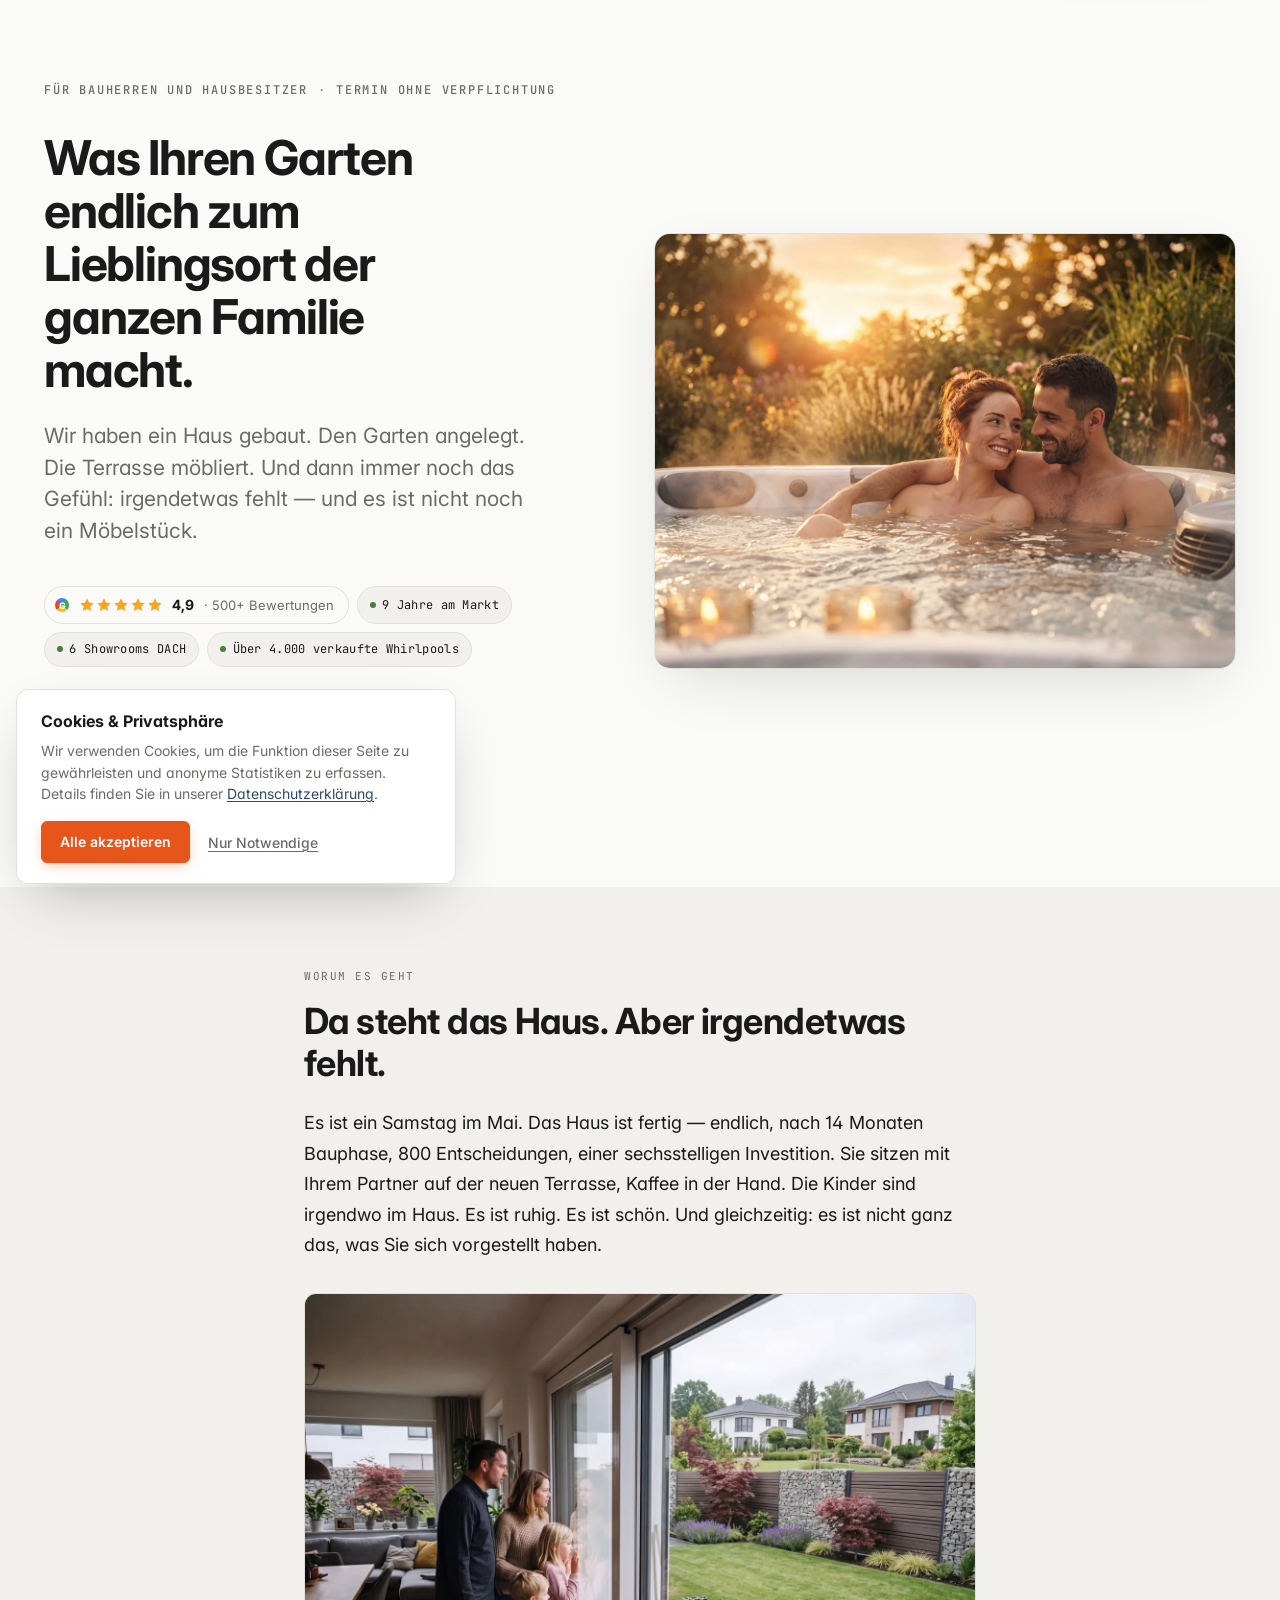
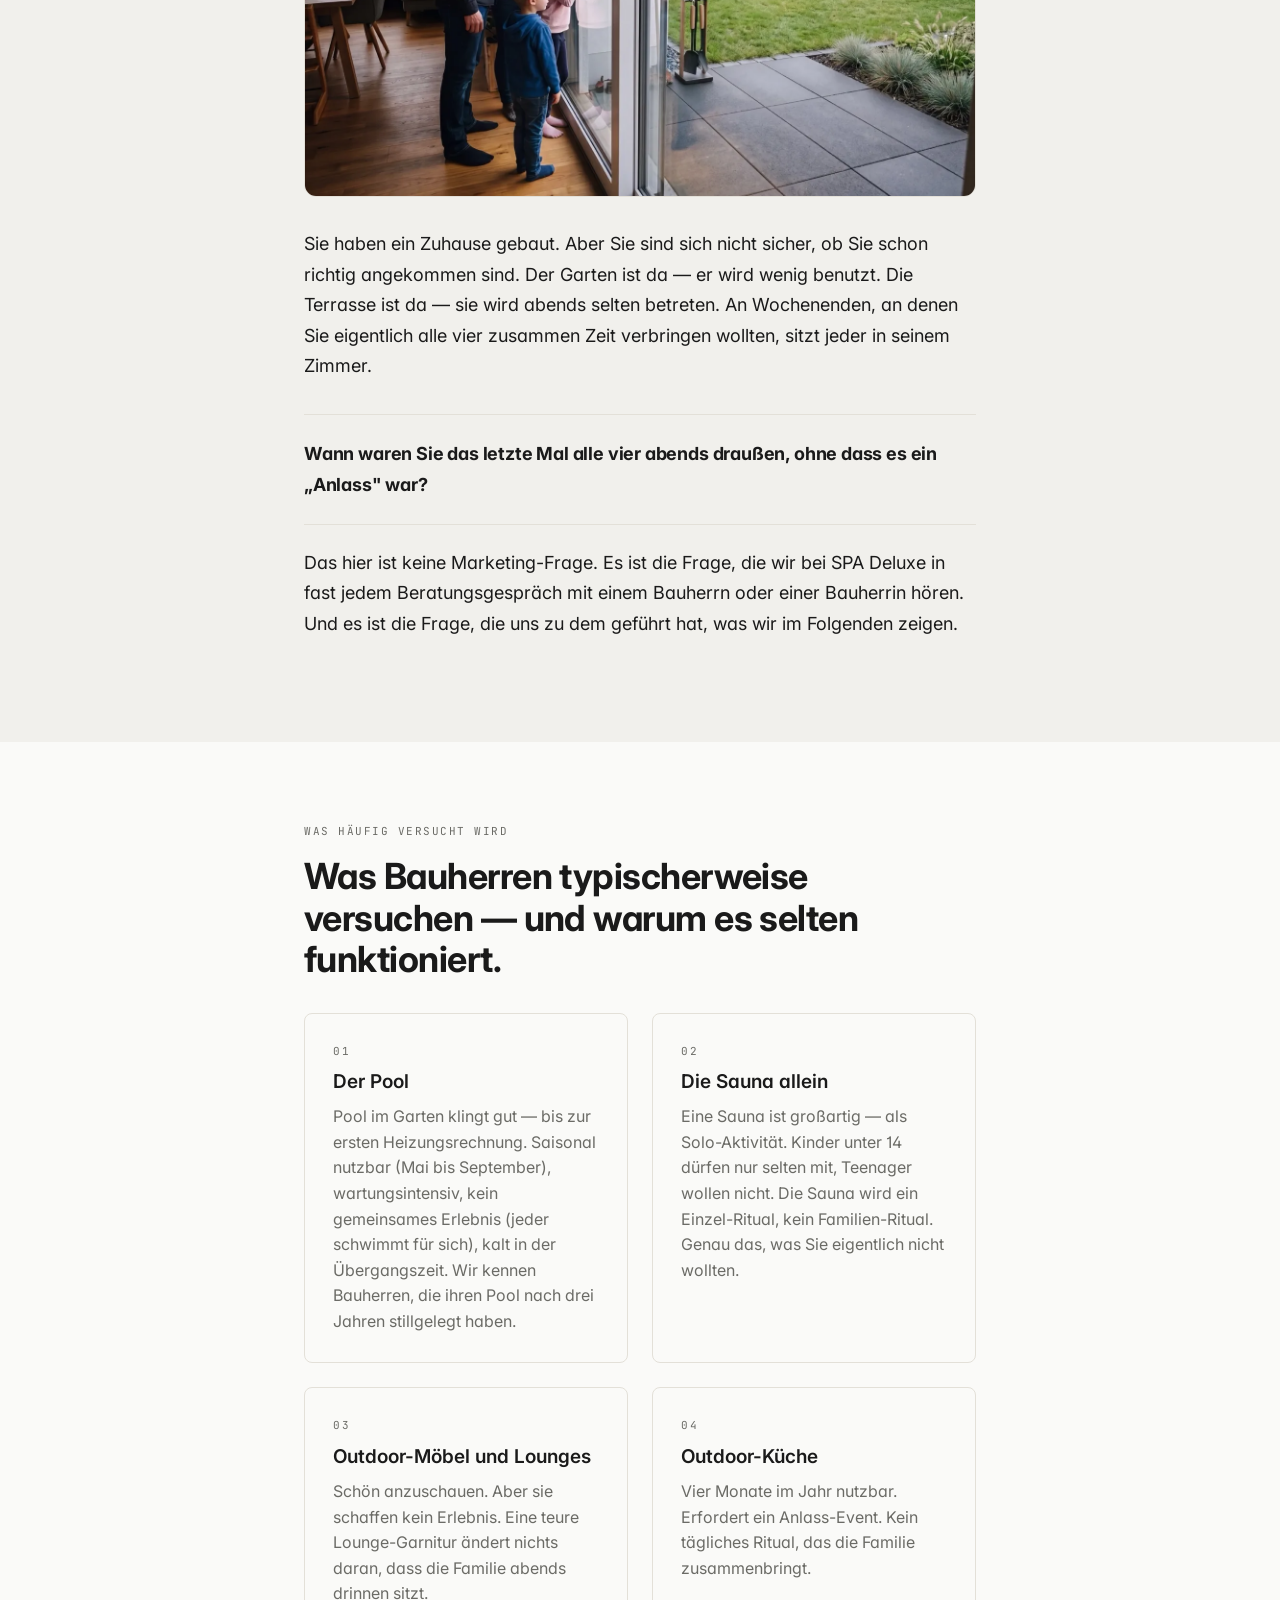
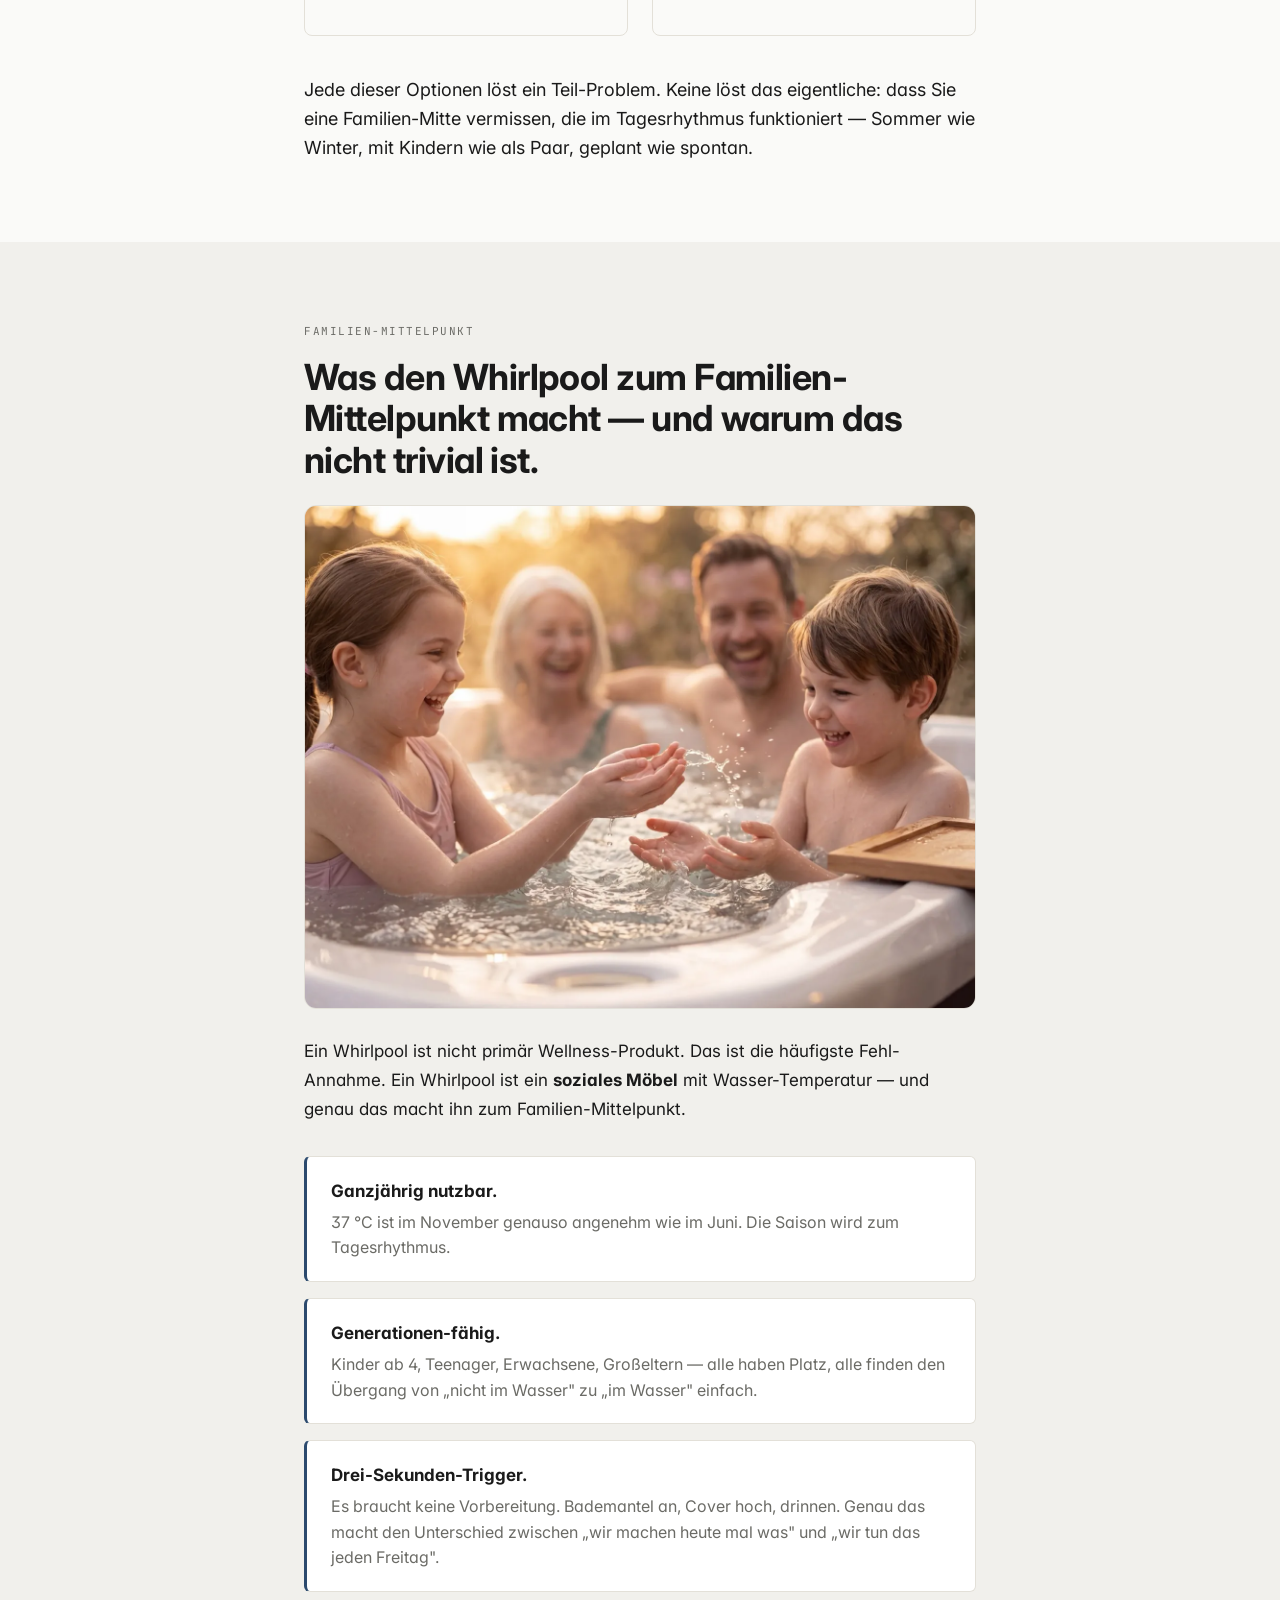
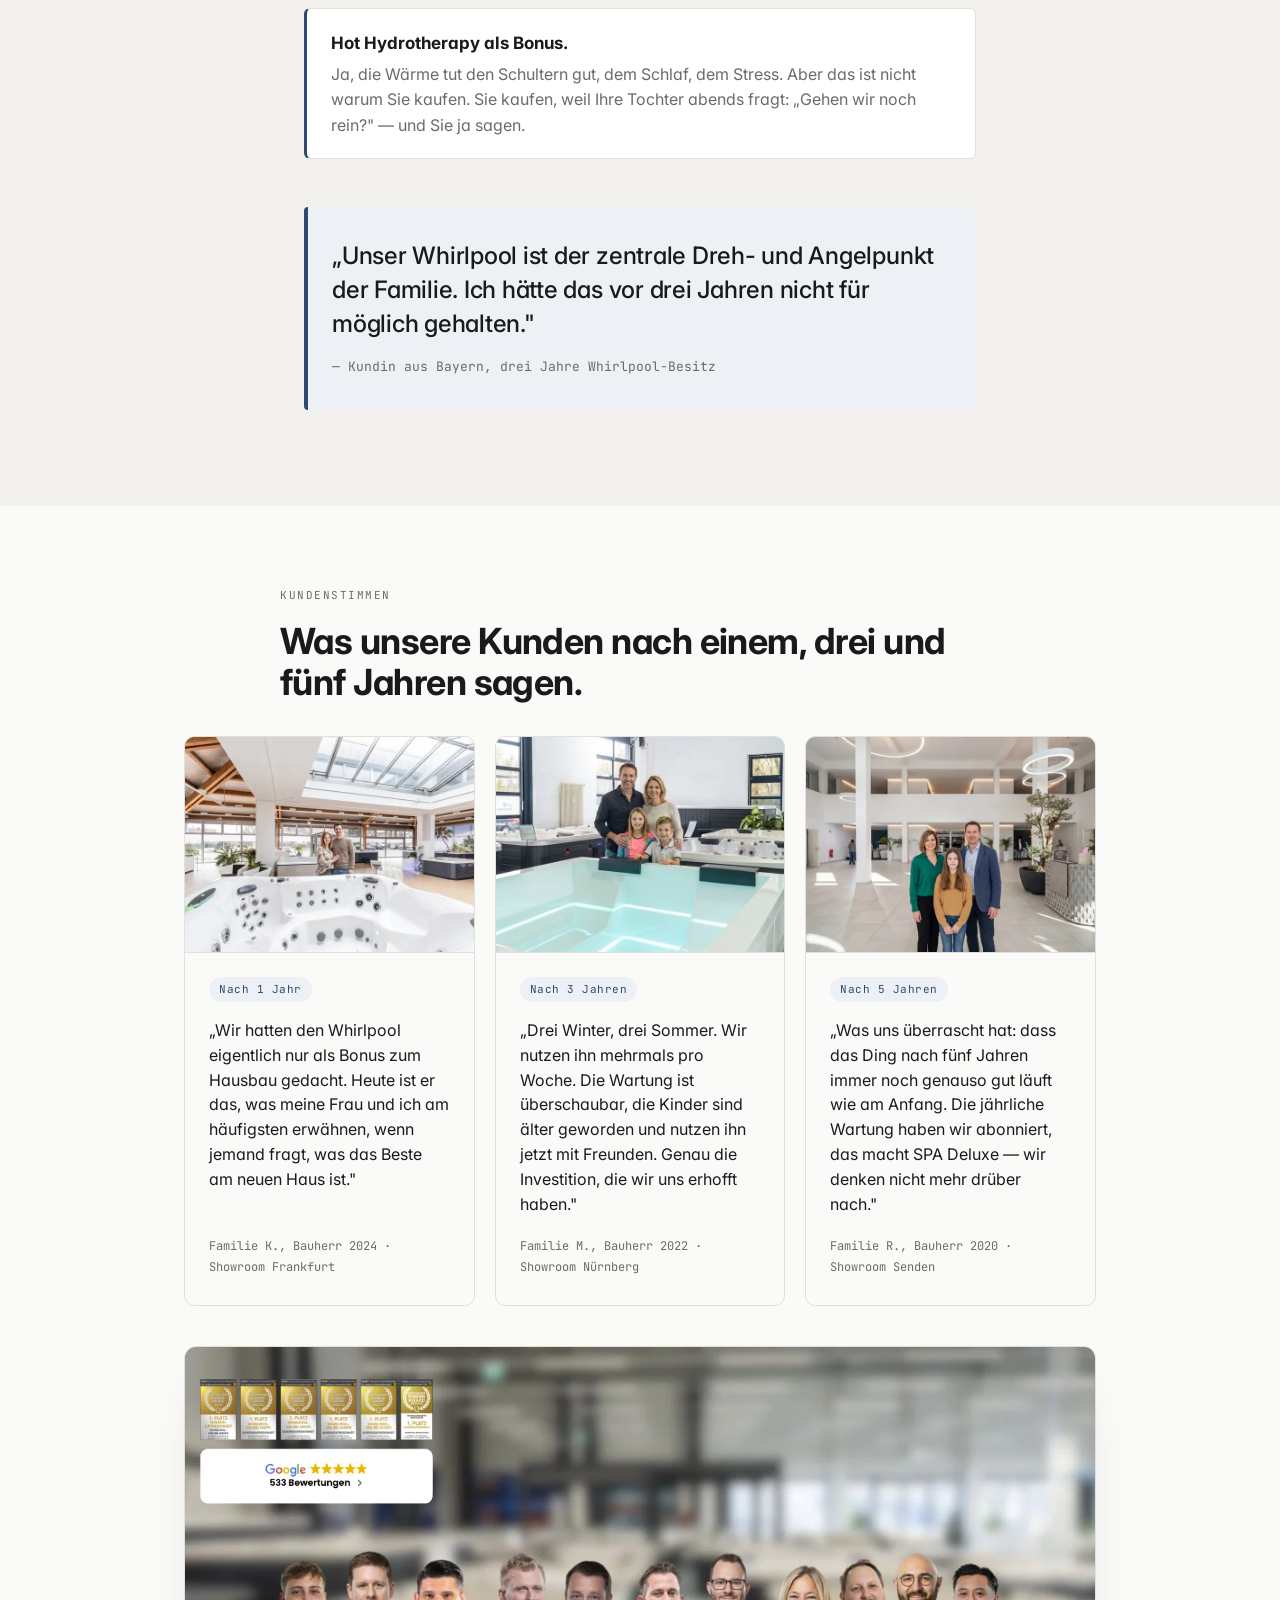
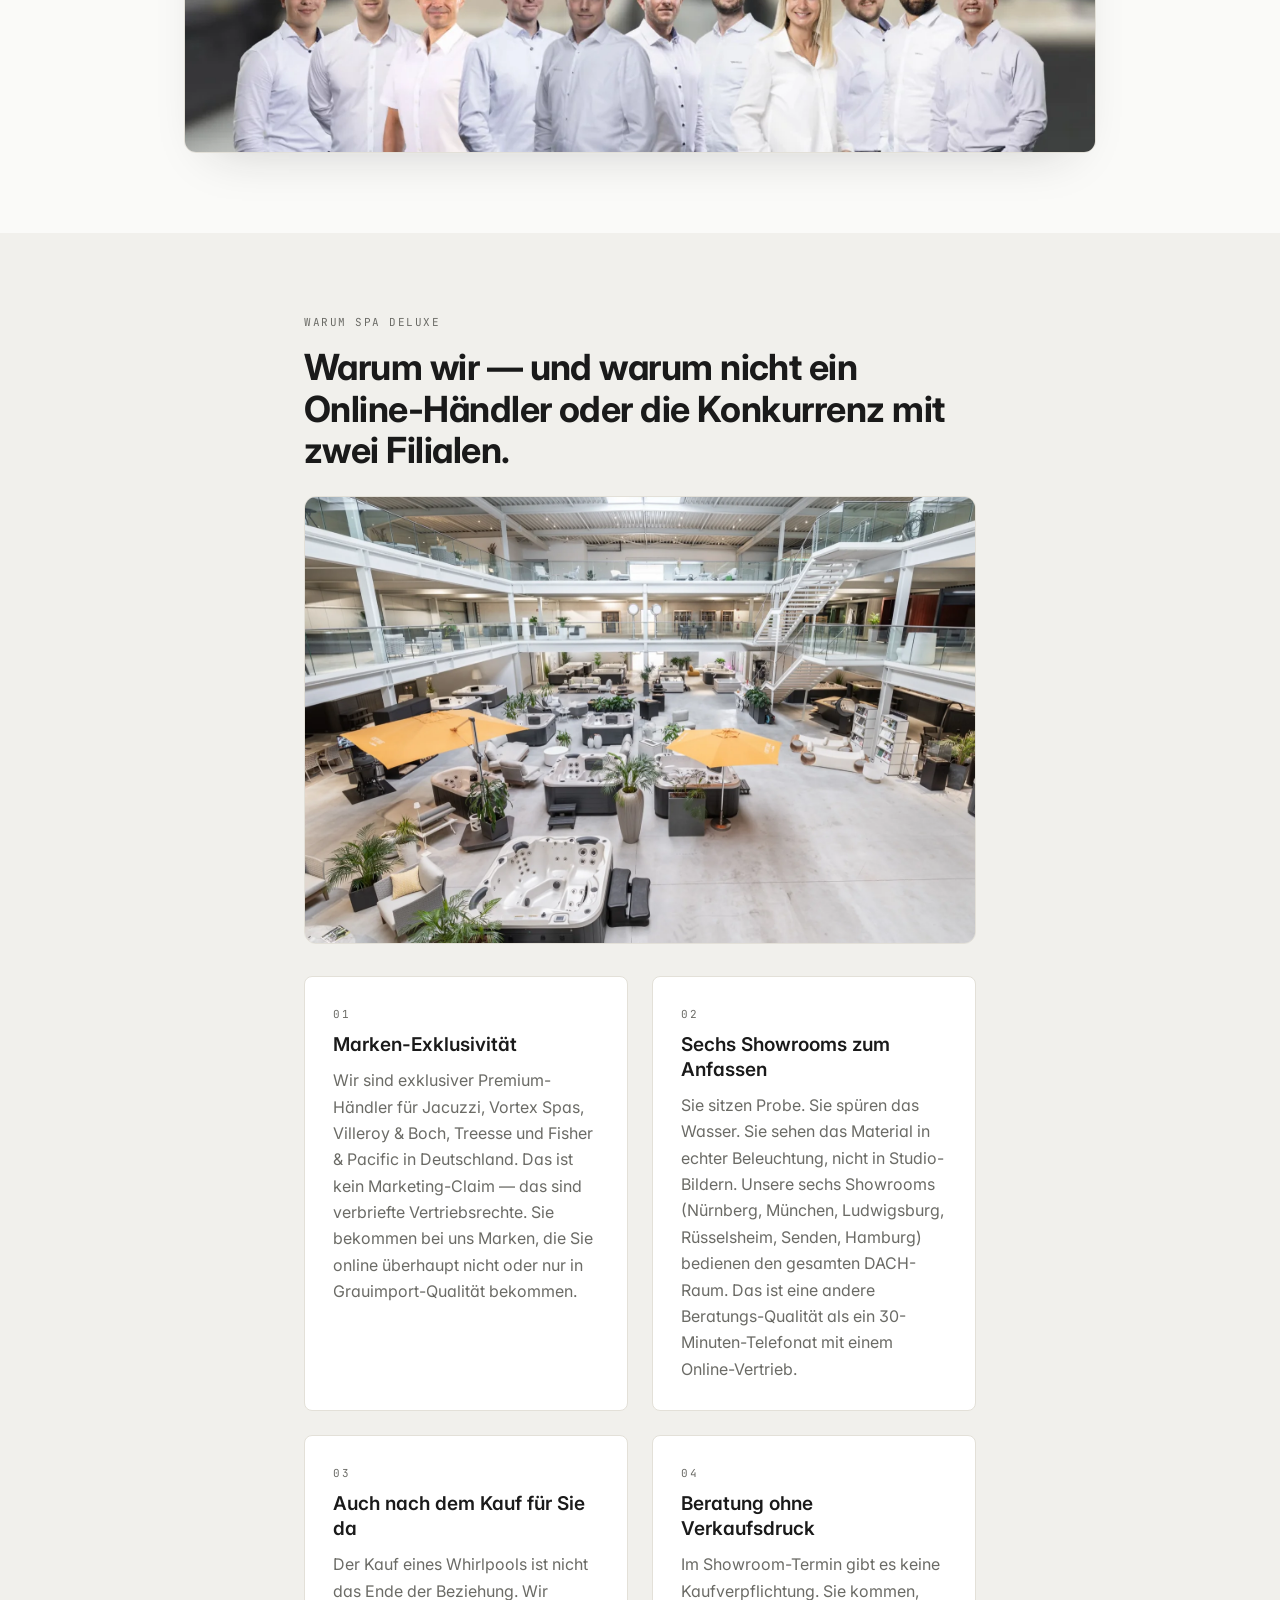
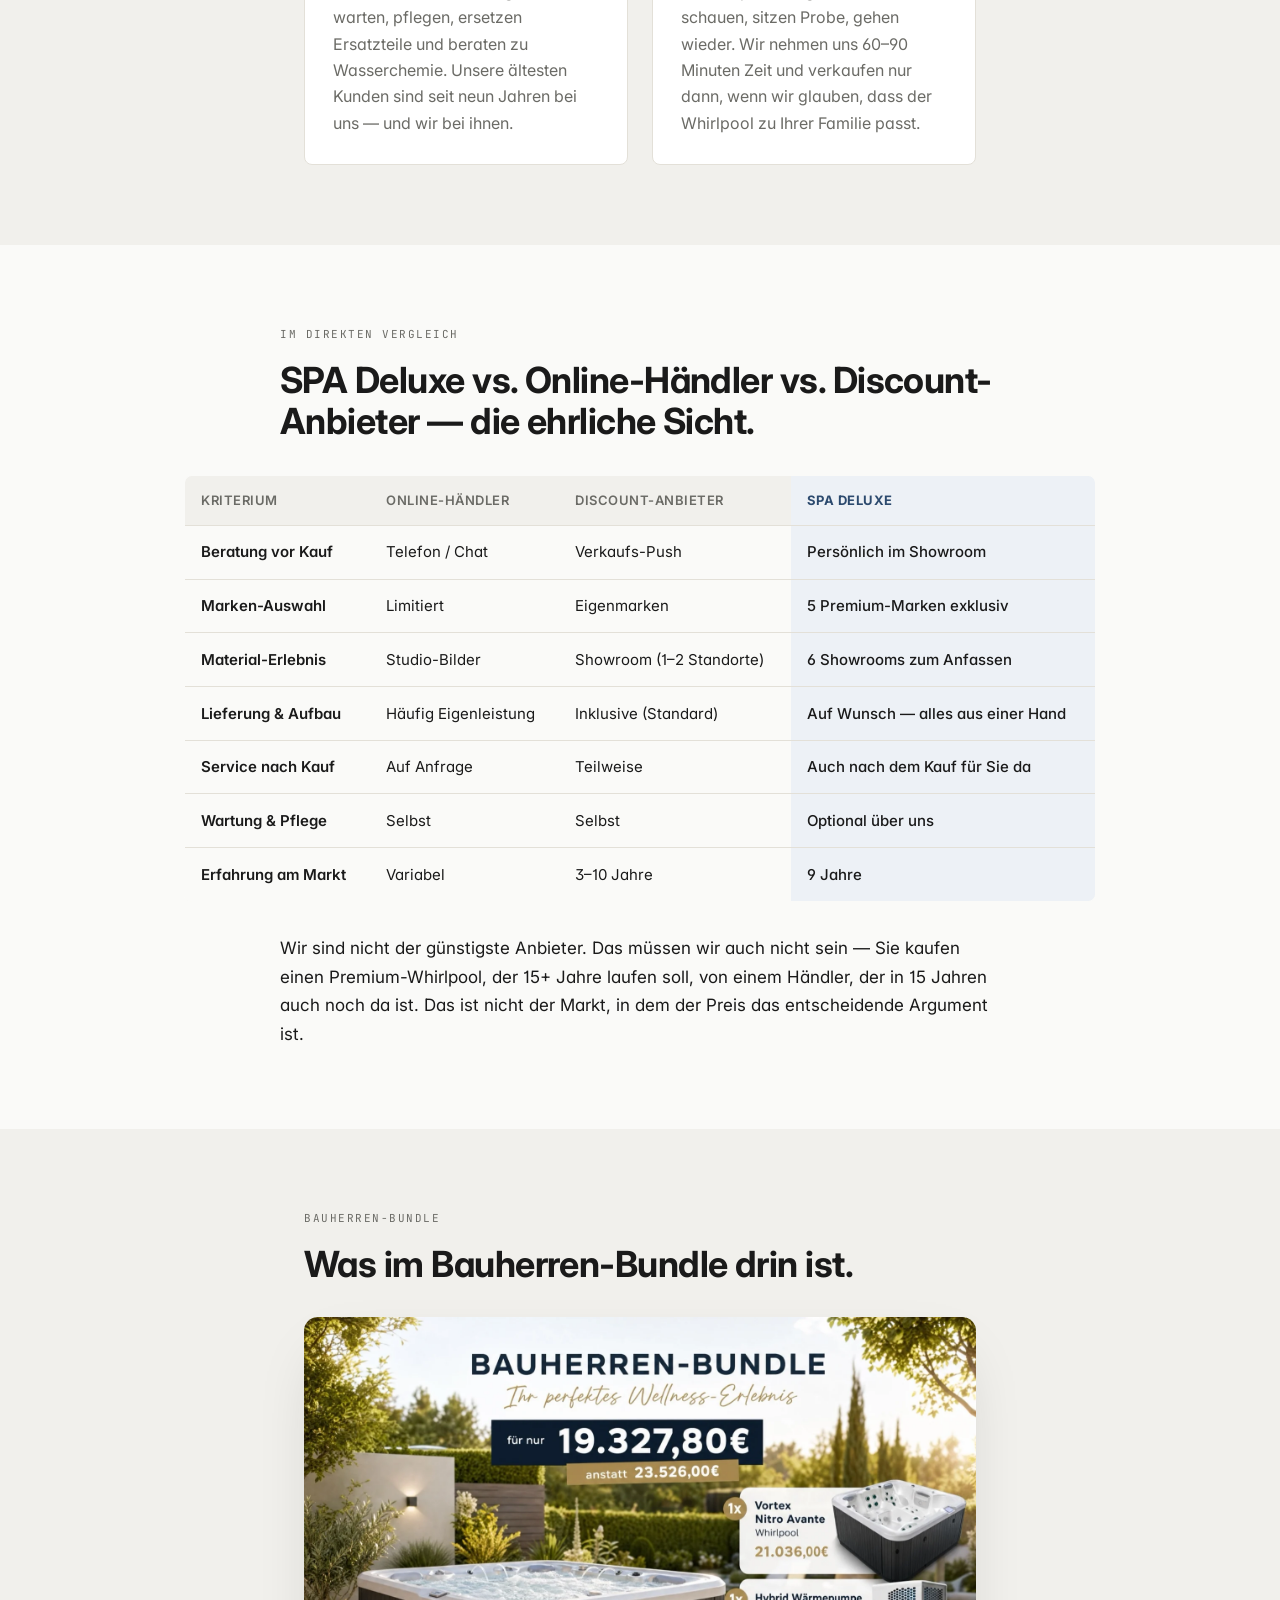
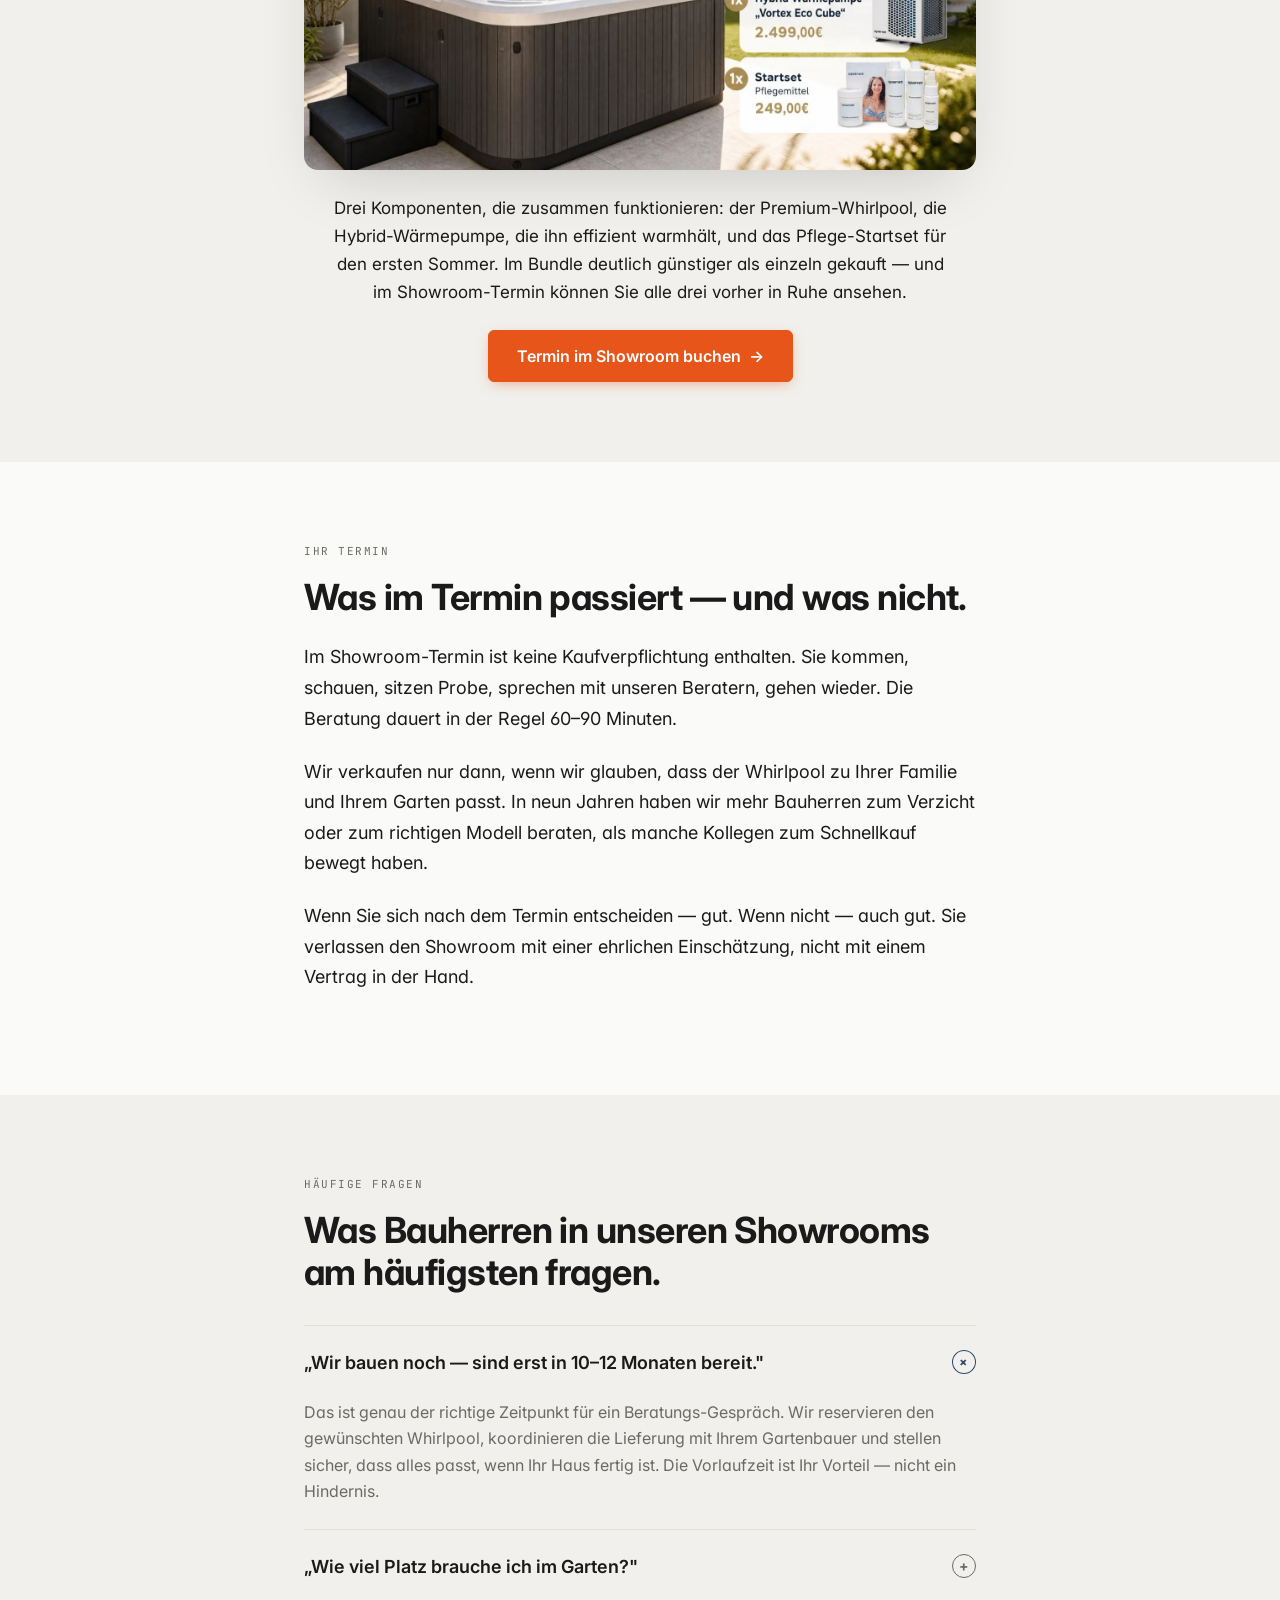
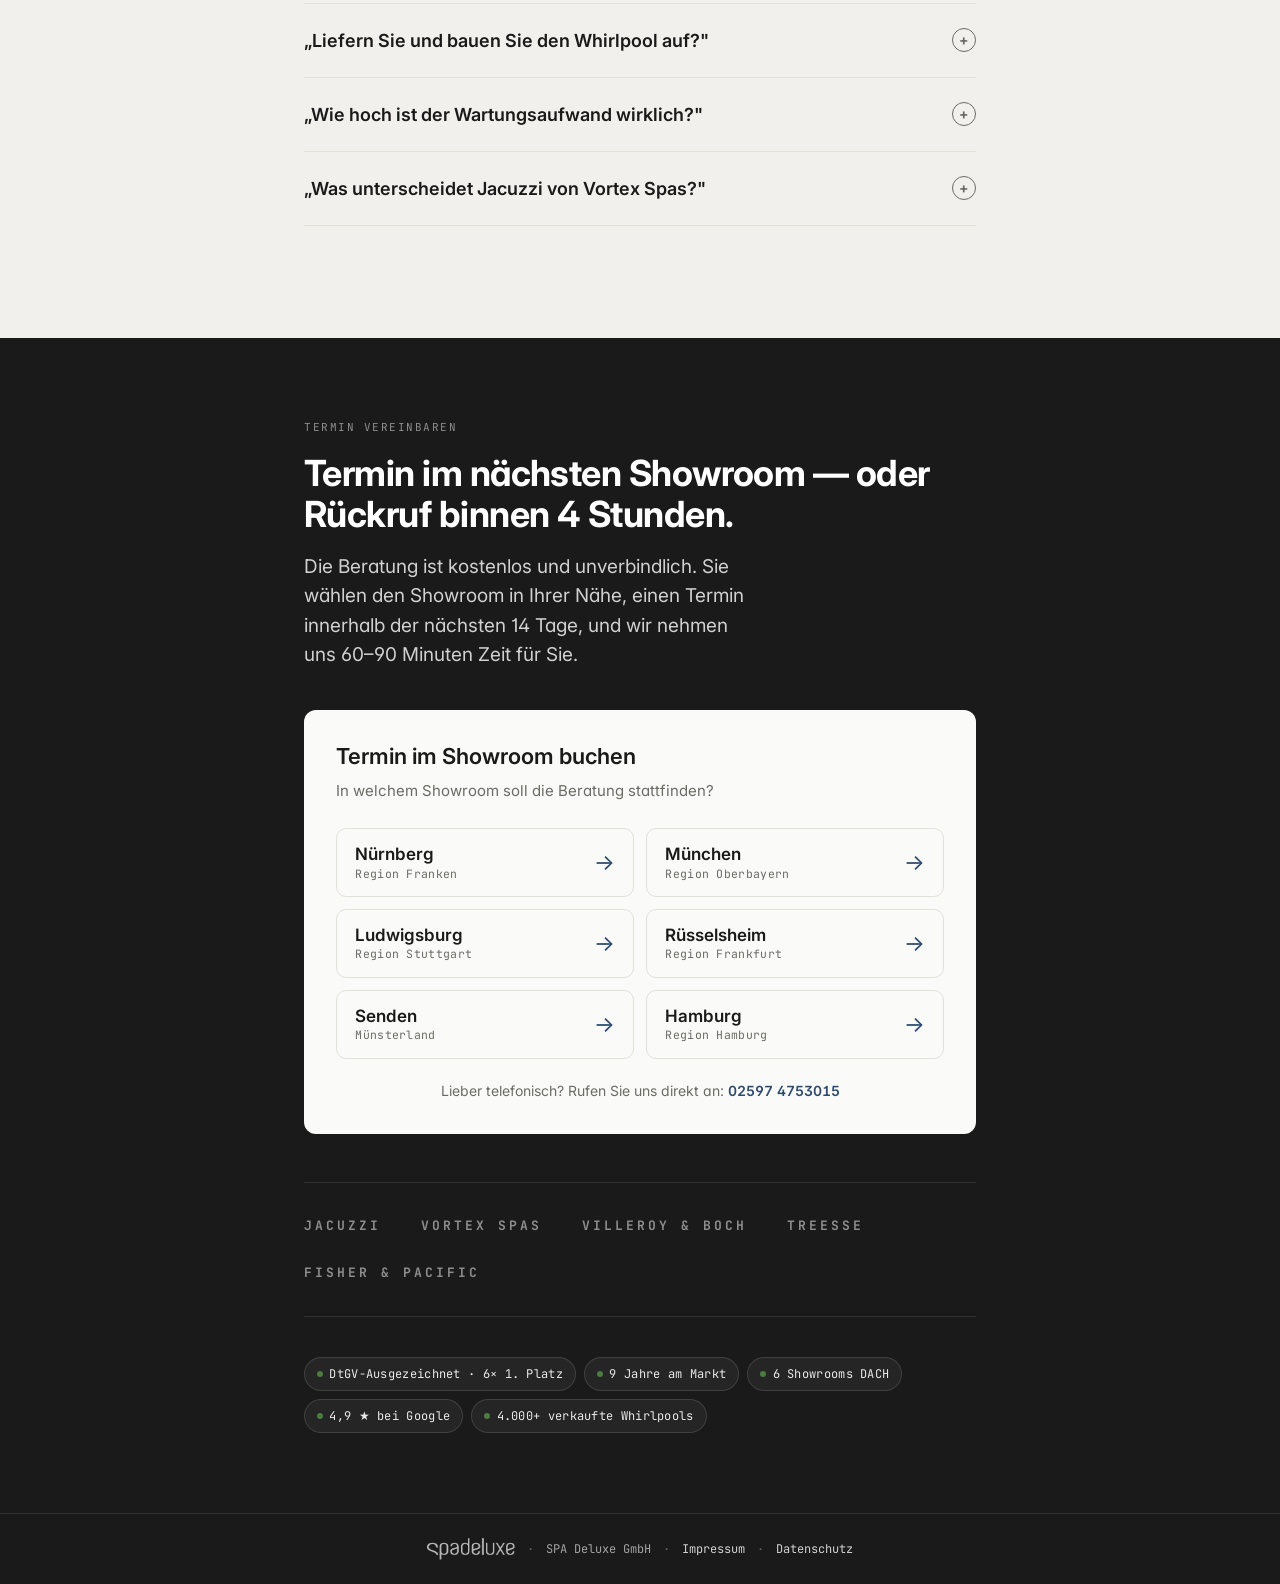
==== index.html @ a154a1cb "HubSpot Tracking (Portal 25504893) consent-gated einbauen Co-Authored-By: Claude Opus 4.7 <noreply@a" ====
<!DOCTYPE html>
<html lang="de">
<head>
  <meta charset="UTF-8" />
  <meta name="viewport" content="width=device-width, initial-scale=1, viewport-fit=cover" />
  <meta name="theme-color" content="#1A1A1A" />
  <title>Bauherren-Bundle · Whirlpool als Familien-Mittelpunkt · SPA Deluxe</title>
  <meta name="description" content="Der Whirlpool als Element, das den fertigen Garten in einen Lebensraum verwandelt. 6 Showrooms im DACH-Raum, 9 Jahre am Markt, persönliche Beratung. Termin im Showroom buchen." />

  <!-- Open Graph -->
  <meta property="og:type" content="website" />
  <meta property="og:title" content="Was Ihren Garten endlich zum Lieblingsort der ganzen Familie macht." />
  <meta property="og:description" content="Bauherren-Bundle für sorgenfreien Start: Premium-Whirlpool Vortex Nitro Avante, Hybrid-Wärmepumpe und Pflege-Startset — über 4.000 € Ersparnis gegenüber Einzelkauf." />
  <meta property="og:locale" content="de_DE" />
  <meta name="twitter:card" content="summary_large_image" />

  <!-- Fonts -->
  <link rel="preconnect" href="https://fonts.googleapis.com" />
  <link rel="preconnect" href="https://fonts.gstatic.com" crossorigin />
  <link href="https://fonts.googleapis.com/css2?family=Inter:wght@400;500;600;700&family=JetBrains+Mono:wght@400;500;600;700&display=swap" rel="stylesheet" />

  <link rel="stylesheet" href="styles.css" />

  <!--
    Tracking-Strategie:
    - GA4 (G-1TQQ5LLNJF) + HubSpot (Portal 25504893, hs-scripts.com)
      werden consent-gated via app.js geladen, nur nach 'Alle akzeptieren'
      im DSGVO-Banner (Strict Opt-in).
    - Events: cta_click (data-cta) + showroom_selected.
    - TODO Phase 2: Meta Pixel ebenfalls consent-gated nachziehen.
  -->
</head>
<body>

<!-- ============================================================
     STICKY SITE-HEADER (reveal nach Hero)
     Erscheint sobald Hero aus dem Viewport gescrollt ist.
     ============================================================ -->
<header class="site-header" id="site-header" aria-hidden="true">
  <div class="site-header-inner">
    <a href="#top" aria-label="Zur Startseite">
      <img src="assets/logo-white.png" alt="SPA Deluxe" class="logo" width="120" height="26" />
    </a>

    <div class="header-center">
      <div class="reviews compact" aria-label="Google-Bewertungen: 4,9 von 5 Sternen aus über 500 Bewertungen">
        <span class="stars" aria-hidden="true">
          <svg class="star" viewBox="0 0 24 24" fill="currentColor"><path d="M12 2l3.09 6.26L22 9.27l-5 4.87 1.18 6.88L12 17.77l-6.18 3.25L7 14.14 2 9.27l6.91-1.01L12 2z"/></svg>
          <svg class="star" viewBox="0 0 24 24" fill="currentColor"><path d="M12 2l3.09 6.26L22 9.27l-5 4.87 1.18 6.88L12 17.77l-6.18 3.25L7 14.14 2 9.27l6.91-1.01L12 2z"/></svg>
          <svg class="star" viewBox="0 0 24 24" fill="currentColor"><path d="M12 2l3.09 6.26L22 9.27l-5 4.87 1.18 6.88L12 17.77l-6.18 3.25L7 14.14 2 9.27l6.91-1.01L12 2z"/></svg>
          <svg class="star" viewBox="0 0 24 24" fill="currentColor"><path d="M12 2l3.09 6.26L22 9.27l-5 4.87 1.18 6.88L12 17.77l-6.18 3.25L7 14.14 2 9.27l6.91-1.01L12 2z"/></svg>
          <svg class="star" viewBox="0 0 24 24" fill="currentColor"><path d="M12 2l3.09 6.26L22 9.27l-5 4.87 1.18 6.88L12 17.77l-6.18 3.25L7 14.14 2 9.27l6.91-1.01L12 2z"/></svg>
        </span>
        <span class="rating">4,9</span>
        <span class="count">· 500+ Bewertungen</span>
      </div>
    </div>

    <div class="header-cta">
      <a href="tel:+4925974753015" class="btn btn-call" data-cta="header-call" aria-label="Anrufen 02597 4753015">
        <svg class="icon-phone" viewBox="0 0 24 24" fill="none" stroke="currentColor" stroke-width="2" stroke-linecap="round" stroke-linejoin="round" aria-hidden="true"><path d="M22 16.92v3a2 2 0 0 1-2.18 2 19.79 19.79 0 0 1-8.63-3.07 19.5 19.5 0 0 1-6-6 19.79 19.79 0 0 1-3.07-8.67A2 2 0 0 1 4.11 2h3a2 2 0 0 1 2 1.72 12.84 12.84 0 0 0 .7 2.81 2 2 0 0 1-.45 2.11L8.09 9.91a16 16 0 0 0 6 6l1.27-1.27a2 2 0 0 1 2.11-.45 12.84 12.84 0 0 0 2.81.7A2 2 0 0 1 22 16.92z"/></svg>
        <span class="btn-call-text">02597 4753015</span>
      </a>
      <a href="#final-cta" class="btn btn-primary" data-cta="header-primary">Termin buchen</a>
    </div>
  </div>
</header>

<!-- ============================================================
     BLOCK 01 · Hook + Identification (HERO)
     CAPTURE — Aufmerksamkeit halten
     ============================================================ -->
<section class="hero" id="top">
  <div class="hero-wrap">
    <div class="hero-grid">
      <div class="hero-content">
        <div class="meta-strip">
          <span class="meta">Für Bauherren und Hausbesitzer</span>
          <span class="meta sep">·</span>
          <span class="meta">Termin ohne Verpflichtung</span>
        </div>

        <h1>Was Ihren Garten endlich zum Lieblingsort der ganzen Familie macht.</h1>

        <p class="hero-sub">
          Wir haben ein Haus gebaut. Den Garten angelegt. Die Terrasse möbliert.
          Und dann immer noch das Gefühl: irgendetwas fehlt — und es ist nicht
          noch ein Möbelstück.
        </p>

        <div class="trust-strip">
          <div class="reviews" aria-label="Google-Bewertungen: 4,9 von 5 Sternen aus über 500 Bewertungen">
            <span class="g-logo" aria-hidden="true"><span class="g"></span></span>
            <span class="stars" aria-hidden="true">
              <svg class="star" viewBox="0 0 24 24" fill="currentColor"><path d="M12 2l3.09 6.26L22 9.27l-5 4.87 1.18 6.88L12 17.77l-6.18 3.25L7 14.14 2 9.27l6.91-1.01L12 2z"/></svg>
              <svg class="star" viewBox="0 0 24 24" fill="currentColor"><path d="M12 2l3.09 6.26L22 9.27l-5 4.87 1.18 6.88L12 17.77l-6.18 3.25L7 14.14 2 9.27l6.91-1.01L12 2z"/></svg>
              <svg class="star" viewBox="0 0 24 24" fill="currentColor"><path d="M12 2l3.09 6.26L22 9.27l-5 4.87 1.18 6.88L12 17.77l-6.18 3.25L7 14.14 2 9.27l6.91-1.01L12 2z"/></svg>
              <svg class="star" viewBox="0 0 24 24" fill="currentColor"><path d="M12 2l3.09 6.26L22 9.27l-5 4.87 1.18 6.88L12 17.77l-6.18 3.25L7 14.14 2 9.27l6.91-1.01L12 2z"/></svg>
              <svg class="star" viewBox="0 0 24 24" fill="currentColor"><path d="M12 2l3.09 6.26L22 9.27l-5 4.87 1.18 6.88L12 17.77l-6.18 3.25L7 14.14 2 9.27l6.91-1.01L12 2z"/></svg>
            </span>
            <span class="rating">4,9</span>
            <span class="count">· 500+ Bewertungen</span>
          </div>
          <span class="trust-pill"><span class="dot"></span> 9 Jahre am Markt</span>
          <span class="trust-pill"><span class="dot"></span> 6 Showrooms DACH</span>
          <span class="trust-pill"><span class="dot"></span> Über 4.000 verkaufte Whirlpools</span>
        </div>

        <div class="cta-row">
          <a href="#final-cta" class="btn btn-primary btn-arrow" data-cta="hero-primary">Termin im Showroom buchen</a>
          <a href="#offer" class="btn btn-secondary" data-cta="hero-secondary">Was es kostet ansehen</a>
        </div>
      </div>

      <!-- Hero-Media: Bild (WebP + JPG-Fallback, Mobile-Variante) -->
      <div class="hero-media">
        <div class="media-slot">
          <picture>
            <source media="(max-width: 767px)" type="image/webp" srcset="assets/hero-mobile.webp" />
            <source media="(max-width: 767px)" type="image/jpeg" srcset="assets/hero-mobile.jpg" />
            <source type="image/webp" srcset="assets/hero.webp" />
            <img src="assets/hero.jpg" alt="Paar im Whirlpool bei Sonnenuntergang, Kerzen am Rand" width="1600" height="1195" loading="eager" decoding="async" fetchpriority="high" />
          </picture>
        </div>
      </div>
    </div>
  </div>
</section>

<!-- ============================================================
     BLOCK 02 · Pain Amplification
     ============================================================ -->
<section class="alt">
  <div class="wrap">
    <div class="section-meta">
      <span class="num">Worum es geht</span>
    </div>
    <h2>Da steht das Haus. Aber irgendetwas fehlt.</h2>

    <div class="pain-prose">
      <p>
        Es ist ein Samstag im Mai. Das Haus ist fertig — endlich, nach 14 Monaten
        Bauphase, 800 Entscheidungen, einer sechsstelligen Investition. Sie sitzen
        mit Ihrem Partner auf der neuen Terrasse, Kaffee in der Hand. Die Kinder
        sind irgendwo im Haus. Es ist ruhig. Es ist schön. Und gleichzeitig: es
        ist nicht ganz das, was Sie sich vorgestellt haben.
      </p>

      <div class="pain-media">
        <div class="media-slot">
          <picture>
            <source media="(max-width: 767px)" type="image/webp" srcset="assets/pain-family-mobile.webp" />
            <source media="(max-width: 767px)" type="image/jpeg" srcset="assets/pain-family-mobile.jpg" />
            <source type="image/webp" srcset="assets/pain-family.webp" />
            <img src="assets/pain-family.jpg" alt="Familie schaut durch die Glastür auf den fertigen, aber leeren Garten" width="1400" height="1045" loading="lazy" decoding="async" />
          </picture>
        </div>
      </div>

      <p>
        Sie haben ein Zuhause gebaut. Aber Sie sind sich nicht sicher, ob Sie
        schon richtig angekommen sind. Der Garten ist da — er wird wenig benutzt.
        Die Terrasse ist da — sie wird abends selten betreten. An Wochenenden,
        an denen Sie eigentlich alle vier zusammen Zeit verbringen wollten,
        sitzt jeder in seinem Zimmer.
      </p>

      <p class="pain-question">
        Wann waren Sie das letzte Mal alle vier abends draußen,
        ohne dass es ein „Anlass" war?
      </p>

      <p>
        Das hier ist keine Marketing-Frage. Es ist die Frage, die wir bei
        SPA Deluxe in fast jedem Beratungsgespräch mit einem Bauherrn oder
        einer Bauherrin hören. Und es ist die Frage, die uns zu dem geführt
        hat, was wir im Folgenden zeigen.
      </p>
    </div>
  </div>
</section>

<!-- ============================================================
     BLOCK 03 · False Solutions
     PERSUADE — Vertrauen aufbauen
     ============================================================ -->
<section>
  <div class="wrap">
    <div class="section-meta">
      <span class="num">Was häufig versucht wird</span>
    </div>
    <h2>Was Bauherren typischerweise versuchen — und warum es selten funktioniert.</h2>

    <div class="false-grid">
      <article class="false-card">
        <span class="num">01</span>
        <h3>Der Pool</h3>
        <p>
          Pool im Garten klingt gut — bis zur ersten Heizungsrechnung. Saisonal
          nutzbar (Mai bis September), wartungsintensiv, kein gemeinsames Erlebnis
          (jeder schwimmt für sich), kalt in der Übergangszeit. Wir kennen Bauherren,
          die ihren Pool nach drei Jahren stillgelegt haben.
        </p>
      </article>

      <article class="false-card">
        <span class="num">02</span>
        <h3>Die Sauna allein</h3>
        <p>
          Eine Sauna ist großartig — als Solo-Aktivität. Kinder unter 14 dürfen nur
          selten mit, Teenager wollen nicht. Die Sauna wird ein Einzel-Ritual,
          kein Familien-Ritual. Genau das, was Sie eigentlich nicht wollten.
        </p>
      </article>

      <article class="false-card">
        <span class="num">03</span>
        <h3>Outdoor-Möbel und Lounges</h3>
        <p>
          Schön anzuschauen. Aber sie schaffen kein Erlebnis. Eine teure
          Lounge-Garnitur ändert nichts daran, dass die Familie abends drinnen sitzt.
        </p>
      </article>

      <article class="false-card">
        <span class="num">04</span>
        <h3>Outdoor-Küche</h3>
        <p>
          Vier Monate im Jahr nutzbar. Erfordert ein Anlass-Event. Kein tägliches
          Ritual, das die Familie zusammenbringt.
        </p>
      </article>
    </div>

    <p class="transition-prose">
      Jede dieser Optionen löst ein Teil-Problem. Keine löst das eigentliche:
      dass Sie eine Familien-Mitte vermissen, die im Tagesrhythmus funktioniert —
      Sommer wie Winter, mit Kindern wie als Paar, geplant wie spontan.
    </p>
  </div>
</section>

<!-- ============================================================
     BLOCK 04 · The Mechanism (Familien-Mittelpunkt)
     ============================================================ -->
<section class="alt">
  <div class="wrap">
    <div class="section-meta">
      <span class="num">Familien-Mittelpunkt</span>
    </div>
    <h2>Was den Whirlpool zum Familien-Mittelpunkt macht — und warum das nicht trivial ist.</h2>

    <div class="mechanism-media">
      <div class="media-slot">
        <picture>
          <source media="(max-width: 767px)" type="image/webp" srcset="assets/mechanism-family-mobile.webp" />
          <source media="(max-width: 767px)" type="image/jpeg" srcset="assets/mechanism-family-mobile.jpg" />
          <source type="image/webp" srcset="assets/mechanism-family.webp" />
          <img src="assets/mechanism-family.jpg" alt="Drei Generationen im Whirlpool: Großmutter, Vater und zwei Kinder spielen lachend mit Wasser bei Sonnenuntergang" width="1400" height="1045" loading="lazy" decoding="async" />
        </picture>
      </div>
    </div>

    <p>
      Ein Whirlpool ist nicht primär Wellness-Produkt. Das ist die häufigste
      Fehl-Annahme. Ein Whirlpool ist ein <strong>soziales Möbel</strong> mit
      Wasser-Temperatur — und genau das macht ihn zum Familien-Mittelpunkt.
    </p>

    <ul class="mechanism-list">
      <li>
        <strong>Ganzjährig nutzbar.</strong>
        <p>37 °C ist im November genauso angenehm wie im Juni. Die Saison wird zum Tagesrhythmus.</p>
      </li>
      <li>
        <strong>Generationen-fähig.</strong>
        <p>Kinder ab 4, Teenager, Erwachsene, Großeltern — alle haben Platz, alle finden den Übergang von „nicht im Wasser" zu „im Wasser" einfach.</p>
      </li>
      <li>
        <strong>Drei-Sekunden-Trigger.</strong>
        <p>Es braucht keine Vorbereitung. Bademantel an, Cover hoch, drinnen. Genau das macht den Unterschied zwischen „wir machen heute mal was" und „wir tun das jeden Freitag".</p>
      </li>
      <li>
        <strong>Hot Hydrotherapy als Bonus.</strong>
        <p>Ja, die Wärme tut den Schultern gut, dem Schlaf, dem Stress. Aber das ist nicht warum Sie kaufen. Sie kaufen, weil Ihre Tochter abends fragt: „Gehen wir noch rein?" — und Sie ja sagen.</p>
      </li>
    </ul>

    <figure class="pull-quote">
      <blockquote>
        „Unser Whirlpool ist der zentrale Dreh- und Angelpunkt der Familie.
        Ich hätte das vor drei Jahren nicht für möglich gehalten."
      </blockquote>
      <cite>— Kundin aus Bayern, drei Jahre Whirlpool-Besitz</cite>
    </figure>
  </div>
</section>

<!-- ============================================================
     BLOCK 05 · Proof Stack
     ============================================================ -->
<section>
  <div class="wrap-wide">
    <div class="wrap" style="padding:0;">
      <div class="section-meta">
        <span class="num">Kundenstimmen</span>
      </div>
      <h2>Was unsere Kunden nach einem, drei und fünf Jahren sagen.</h2>
    </div>

    <div class="proof-grid">
      <article class="proof-card">
        <div class="proof-photo" aria-hidden="true">
          <picture>
            <source type="image/webp" srcset="assets/proof-1.webp" />
            <img src="assets/proof-1.jpg" alt="" loading="lazy" decoding="async" draggable="false" />
          </picture>
        </div>
        <div class="proof-body">
          <span class="age">Nach 1 Jahr</span>
          <blockquote>
            „Wir hatten den Whirlpool eigentlich nur als Bonus zum Hausbau gedacht.
            Heute ist er das, was meine Frau und ich am häufigsten erwähnen,
            wenn jemand fragt, was das Beste am neuen Haus ist."
          </blockquote>
          <cite>Familie K., Bauherr 2024 · Showroom Frankfurt</cite>
        </div>
      </article>

      <article class="proof-card">
        <div class="proof-photo" aria-hidden="true">
          <picture>
            <source type="image/webp" srcset="assets/proof-2.webp" />
            <img src="assets/proof-2.jpg" alt="" loading="lazy" decoding="async" draggable="false" />
          </picture>
        </div>
        <div class="proof-body">
          <span class="age">Nach 3 Jahren</span>
          <blockquote>
            „Drei Winter, drei Sommer. Wir nutzen ihn mehrmals pro Woche.
            Die Wartung ist überschaubar, die Kinder sind älter geworden und
            nutzen ihn jetzt mit Freunden. Genau die Investition, die wir uns
            erhofft haben."
          </blockquote>
          <cite>Familie M., Bauherr 2022 · Showroom Nürnberg</cite>
        </div>
      </article>

      <article class="proof-card">
        <div class="proof-photo" aria-hidden="true">
          <picture>
            <source type="image/webp" srcset="assets/proof-3.webp" />
            <img src="assets/proof-3.jpg" alt="" loading="lazy" decoding="async" draggable="false" />
          </picture>
        </div>
        <div class="proof-body">
          <span class="age">Nach 5 Jahren</span>
          <blockquote>
            „Was uns überrascht hat: dass das Ding nach fünf Jahren immer noch
            genauso gut läuft wie am Anfang. Die jährliche Wartung haben wir
            abonniert, das macht SPA Deluxe — wir denken nicht mehr drüber nach."
          </blockquote>
          <cite>Familie R., Bauherr 2020 · Showroom Senden</cite>
        </div>
      </article>
    </div>

    <div class="trust-team-block">
      <picture>
        <source media="(max-width: 767px)" type="image/webp" srcset="assets/trust-team-mobile.webp" />
        <source media="(max-width: 767px)" type="image/jpeg" srcset="assets/trust-team-mobile.jpg" />
        <source type="image/webp" srcset="assets/trust-team.webp" />
        <img src="assets/trust-team.jpg" alt="Das SPA Deluxe Vertriebsteam vor dem Showroom — ausgezeichnet mit 6× 1. Platz Deutscher Kunden-Award der DtGV und über 533 Google-Bewertungen mit 4,9 Sternen Durchschnitt" width="1300" height="578" loading="lazy" decoding="async" />
      </picture>
    </div>
  </div>
</section>

<!-- ============================================================
     BLOCK 06 · Why SPA Deluxe
     ============================================================ -->
<section class="alt">
  <div class="wrap">
    <div class="section-meta">
      <span class="num">Warum SPA Deluxe</span>
    </div>
    <h2>Warum wir — und warum nicht ein Online-Händler oder die Konkurrenz mit zwei Filialen.</h2>

    <div class="why-media">
      <div class="media-slot">
        <picture>
          <source media="(max-width: 767px)" type="image/webp" srcset="assets/why-us-mobile.webp" />
          <source media="(max-width: 767px)" type="image/jpeg" srcset="assets/why-us-mobile.jpg" />
          <source type="image/webp" srcset="assets/why-us.webp" />
          <img src="assets/why-us.jpg" alt="SPA Deluxe Showroom: zweistöckige Halle mit zahlreichen Whirlpools, Lounge-Möbeln und Sonnenschirmen zum Probesitzen" width="1600" height="1067" loading="lazy" decoding="async" />
        </picture>
      </div>
    </div>

    <div class="why-grid">
      <article class="why-card">
        <span class="num">01</span>
        <h3>Marken-Exklusivität</h3>
        <p>
          Wir sind exklusiver Premium-Händler für Jacuzzi, Vortex Spas, Villeroy &amp; Boch,
          Treesse und Fisher &amp; Pacific in Deutschland. Das ist kein Marketing-Claim —
          das sind verbriefte Vertriebsrechte. Sie bekommen bei uns Marken, die Sie
          online überhaupt nicht oder nur in Grauimport-Qualität bekommen.
        </p>
      </article>

      <article class="why-card">
        <span class="num">02</span>
        <h3>Sechs Showrooms zum Anfassen</h3>
        <p>
          Sie sitzen Probe. Sie spüren das Wasser. Sie sehen das Material in echter
          Beleuchtung, nicht in Studio-Bildern. Unsere sechs Showrooms (Nürnberg,
          München, Ludwigsburg, Rüsselsheim, Senden, Hamburg) bedienen den gesamten
          DACH-Raum. Das ist eine andere Beratungs-Qualität als ein 30-Minuten-Telefonat
          mit einem Online-Vertrieb.
        </p>
      </article>

      <article class="why-card">
        <span class="num">03</span>
        <h3>Auch nach dem Kauf für Sie da</h3>
        <p>
          Der Kauf eines Whirlpools ist nicht das Ende der Beziehung. Wir warten,
          pflegen, ersetzen Ersatzteile und beraten zu Wasserchemie. Unsere
          ältesten Kunden sind seit neun Jahren bei uns — und wir bei ihnen.
        </p>
      </article>

      <article class="why-card">
        <span class="num">04</span>
        <h3>Beratung ohne Verkaufsdruck</h3>
        <p>
          Im Showroom-Termin gibt es keine Kaufverpflichtung. Sie kommen, schauen,
          sitzen Probe, gehen wieder. Wir nehmen uns 60–90 Minuten Zeit und
          verkaufen nur dann, wenn wir glauben, dass der Whirlpool zu Ihrer
          Familie passt.
        </p>
      </article>
    </div>
  </div>
</section>

<!-- ============================================================
     BLOCK 07 · Vergleichs-Frame
     ============================================================ -->
<section>
  <div class="wrap-wide">
    <div class="wrap" style="padding:0;">
      <div class="section-meta">
        <span class="num">Im direkten Vergleich</span>
      </div>
      <h2>SPA Deluxe vs. Online-Händler vs. Discount-Anbieter — die ehrliche Sicht.</h2>
    </div>

    <div class="compare-wrap">
      <table class="compare-table">
        <thead>
          <tr>
            <th>Kriterium</th>
            <th>Online-Händler</th>
            <th>Discount-Anbieter</th>
            <th class="spa-col">SPA Deluxe</th>
          </tr>
        </thead>
        <tbody>
          <tr>
            <td>Beratung vor Kauf</td>
            <td>Telefon / Chat</td>
            <td>Verkaufs-Push</td>
            <td class="spa-col">Persönlich im Showroom</td>
          </tr>
          <tr>
            <td>Marken-Auswahl</td>
            <td>Limitiert</td>
            <td>Eigenmarken</td>
            <td class="spa-col">5 Premium-Marken exklusiv</td>
          </tr>
          <tr>
            <td>Material-Erlebnis</td>
            <td>Studio-Bilder</td>
            <td>Showroom (1–2 Standorte)</td>
            <td class="spa-col">6 Showrooms zum Anfassen</td>
          </tr>
          <tr>
            <td>Lieferung &amp; Aufbau</td>
            <td>Häufig Eigenleistung</td>
            <td>Inklusive (Standard)</td>
            <td class="spa-col">Auf Wunsch — alles aus einer Hand</td>
          </tr>
          <tr>
            <td>Service nach Kauf</td>
            <td>Auf Anfrage</td>
            <td>Teilweise</td>
            <td class="spa-col">Auch nach dem Kauf für Sie da</td>
          </tr>
          <tr>
            <td>Wartung &amp; Pflege</td>
            <td>Selbst</td>
            <td>Selbst</td>
            <td class="spa-col">Optional über uns</td>
          </tr>
          <tr>
            <td>Erfahrung am Markt</td>
            <td>Variabel</td>
            <td>3–10 Jahre</td>
            <td class="spa-col">9 Jahre</td>
          </tr>
        </tbody>
      </table>

      <!-- Mobile-Cards (Tabelle wird auf Mobile ausgeblendet, Cards eingeblendet) -->
      <div class="compare-cards">
        <article class="compare-card spa">
          <h4>SPA Deluxe</h4>
          <dl>
            <dt>Beratung</dt><dd>Persönlich im Showroom</dd>
            <dt>Marken-Auswahl</dt><dd>5 Premium-Marken exklusiv</dd>
            <dt>Material-Erlebnis</dt><dd>6 Showrooms zum Anfassen</dd>
            <dt>Lieferung &amp; Aufbau</dt><dd>Auf Wunsch — alles aus einer Hand</dd>
            <dt>Service nach Kauf</dt><dd>Auch nach dem Kauf für Sie da</dd>
            <dt>Wartung &amp; Pflege</dt><dd>Optional über uns</dd>
            <dt>Erfahrung am Markt</dt><dd>9 Jahre</dd>
          </dl>
        </article>
        <article class="compare-card">
          <h4>Online-Händler</h4>
          <dl>
            <dt>Beratung</dt><dd>Telefon / Chat</dd>
            <dt>Marken-Auswahl</dt><dd>Limitiert</dd>
            <dt>Material-Erlebnis</dt><dd>Studio-Bilder</dd>
            <dt>Lieferung &amp; Aufbau</dt><dd>Häufig Eigenleistung</dd>
            <dt>Service nach Kauf</dt><dd>Auf Anfrage</dd>
            <dt>Wartung &amp; Pflege</dt><dd>Selbst</dd>
            <dt>Erfahrung am Markt</dt><dd>Variabel</dd>
          </dl>
        </article>
        <article class="compare-card">
          <h4>Discount-Anbieter</h4>
          <dl>
            <dt>Beratung</dt><dd>Verkaufs-Push</dd>
            <dt>Marken-Auswahl</dt><dd>Eigenmarken</dd>
            <dt>Material-Erlebnis</dt><dd>Showroom (1–2 Standorte)</dd>
            <dt>Lieferung &amp; Aufbau</dt><dd>Inklusive (Standard)</dd>
            <dt>Service nach Kauf</dt><dd>Teilweise</dd>
            <dt>Wartung &amp; Pflege</dt><dd>Selbst</dd>
            <dt>Erfahrung am Markt</dt><dd>3–10 Jahre</dd>
          </dl>
        </article>
      </div>
    </div>

    <div class="wrap" style="padding:0;">
      <p>
        Wir sind nicht der günstigste Anbieter. Das müssen wir auch nicht sein —
        Sie kaufen einen Premium-Whirlpool, der 15+ Jahre laufen soll, von einem
        Händler, der in 15 Jahren auch noch da ist. Das ist nicht der Markt, in
        dem der Preis das entscheidende Argument ist.
      </p>
    </div>
  </div>
</section>

<!-- ============================================================
     BLOCK 08 · Das Offer — Bauherren-Bundle
     CONVERT — Termin oder Anfrage
     ============================================================ -->
<section class="alt" id="offer">
  <div class="wrap">
    <div class="section-meta">
      <span class="num">Bauherren-Bundle</span>
    </div>
    <h2>Was im Bauherren-Bundle drin ist.</h2>

    <div class="offer-visual">
      <picture>
        <source media="(max-width: 767px)" type="image/webp" srcset="assets/offer-bundle-mobile.webp" />
        <source media="(max-width: 767px)" type="image/jpeg" srcset="assets/offer-bundle-mobile.jpg" />
        <source type="image/webp" srcset="assets/offer-bundle.webp" />
        <img src="assets/offer-bundle.jpg" alt="Bauherren-Bundle für 19.327,80 € anstatt 23.526,00 €. Enthält: Vortex Nitro Avante Whirlpool (21.036 €), Hybrid-Wärmepumpe Vortex Eco Cube (2.499 €), Startset Pflegemittel (249 €). Ersparnis: 4.198,20 €." width="1600" height="1078" loading="lazy" decoding="async" />
      </picture>
    </div>

    <p class="offer-prose">
      Drei Komponenten, die zusammen funktionieren: der Premium-Whirlpool,
      die Hybrid-Wärmepumpe, die ihn effizient warmhält, und das Pflege-Startset
      für den ersten Sommer. Im Bundle deutlich günstiger als einzeln gekauft —
      und im Showroom-Termin können Sie alle drei vorher in Ruhe ansehen.
    </p>

    <div class="cta-row" style="justify-content:center; margin-top:1.5rem;">
      <a href="#final-cta" class="btn btn-primary btn-arrow" data-cta="offer-primary">Termin im Showroom buchen</a>
    </div>
  </div>
</section>

<!-- ============================================================
     BLOCK 09 · Risk Reversal
     ============================================================ -->
<section>
  <div class="wrap">
    <div class="section-meta">
      <span class="num">Ihr Termin</span>
    </div>
    <h2>Was im Termin passiert — und was nicht.</h2>

    <div class="risk-prose">
      <p>
        Im Showroom-Termin ist keine Kaufverpflichtung enthalten. Sie kommen,
        schauen, sitzen Probe, sprechen mit unseren Beratern, gehen wieder.
        Die Beratung dauert in der Regel 60–90 Minuten.
      </p>
      <p>
        Wir verkaufen nur dann, wenn wir glauben, dass der Whirlpool zu Ihrer
        Familie und Ihrem Garten passt. In neun Jahren haben wir mehr Bauherren
        zum Verzicht oder zum richtigen Modell beraten, als manche Kollegen zum
        Schnellkauf bewegt haben.
      </p>
      <p>
        Wenn Sie sich nach dem Termin entscheiden — gut. Wenn nicht — auch gut.
        Sie verlassen den Showroom mit einer ehrlichen Einschätzung,
        nicht mit einem Vertrag in der Hand.
      </p>
    </div>
  </div>
</section>

<!-- ============================================================
     BLOCK 10 · FAQ
     ============================================================ -->
<section class="alt">
  <div class="wrap">
    <div class="section-meta">
      <span class="num">Häufige Fragen</span>
    </div>
    <h2>Was Bauherren in unseren Showrooms am häufigsten fragen.</h2>

    <div class="faq-list" role="list">
      <article class="faq-item open" role="listitem">
        <button class="faq-q" aria-expanded="true">
          <span>„Wir bauen noch — sind erst in 10–12 Monaten bereit."</span>
          <span class="icon" aria-hidden="true">+</span>
        </button>
        <div class="faq-a">
          <div class="faq-a-inner">
            <p>
              Das ist genau der richtige Zeitpunkt für ein Beratungs-Gespräch.
              Wir reservieren den gewünschten Whirlpool, koordinieren die Lieferung
              mit Ihrem Gartenbauer und stellen sicher, dass alles passt, wenn Ihr
              Haus fertig ist. Die Vorlaufzeit ist Ihr Vorteil — nicht ein Hindernis.
            </p>
          </div>
        </div>
      </article>

      <article class="faq-item" role="listitem">
        <button class="faq-q" aria-expanded="false">
          <span>„Wie viel Platz brauche ich im Garten?"</span>
          <span class="icon" aria-hidden="true">+</span>
        </button>
        <div class="faq-a">
          <div class="faq-a-inner">
            <p>
              Für den Whirlpool: ca. 3×3 Meter inklusive Servicebereich, plus
              Stromanschluss in der Nähe. Unsere Berater kommen auf Wunsch zum
              Aufmaß vor Ort — wir schauen uns Ihren Garten gemeinsam an.
            </p>
          </div>
        </div>
      </article>

      <article class="faq-item" role="listitem">
        <button class="faq-q" aria-expanded="false">
          <span>„Liefern Sie und bauen Sie den Whirlpool auf?"</span>
          <span class="icon" aria-hidden="true">+</span>
        </button>
        <div class="faq-a">
          <div class="faq-a-inner">
            <p>
              Auf Wunsch übernehmen wir Anlieferung, Aufstellung und Inbetriebnahme
              komplett — alles aus einer Hand. Sie müssen sich um nichts kümmern
              und bekommen am Ende einen einsatzbereiten Whirlpool. Details
              besprechen wir im Showroom-Termin.
            </p>
          </div>
        </div>
      </article>

      <article class="faq-item" role="listitem">
        <button class="faq-q" aria-expanded="false">
          <span>„Wie hoch ist der Wartungsaufwand wirklich?"</span>
          <span class="icon" aria-hidden="true">+</span>
        </button>
        <div class="faq-a">
          <div class="faq-a-inner">
            <p>
              Im Alltag: ca. 15 Minuten pro Woche für Wasser-Check und
              Filter-Spülung. Quartalsweise eine gründliche Wasserchemie-Kontrolle.
              Auf Wunsch übernehmen wir die komplette Wartung, sodass Sie sich
              um gar nichts kümmern müssen.
            </p>
            <p>
              Ausführliche Anleitung mit allen Schritten in unserem Wissensbereich:
              <a href="https://spadeluxe.de/wissen/whirlpool-reinigen/" target="_blank" rel="noopener">Whirlpool richtig reinigen &amp; pflegen</a>.
            </p>
          </div>
        </div>
      </article>

      <article class="faq-item" role="listitem">
        <button class="faq-q" aria-expanded="false">
          <span>„Was unterscheidet Jacuzzi von Vortex Spas?"</span>
          <span class="icon" aria-hidden="true">+</span>
        </button>
        <div class="faq-a">
          <div class="faq-a-inner">
            <p>
              Jacuzzi ist die Premium-Marke mit der längsten Historie (Erfinder
              des modernen Whirlpools). Vortex Spas ist die preisbewusstere
              Premium-Alternative — gleiche Bauqualität, weniger Markennamen-Aufschlag.
              Beide laufen in unseren Showrooms — Sie können beide testen und
              vergleichen.
            </p>
          </div>
        </div>
      </article>
    </div>
  </div>
</section>

<!-- ============================================================
     BLOCK 11 · Final CTA + Trust
     ============================================================ -->
<section class="final-cta-section" id="final-cta">
  <div class="wrap">
    <div class="section-meta">
      <span class="num" style="color:rgba(255,255,255,0.5);">Termin vereinbaren</span>
    </div>
    <h2>Termin im nächsten Showroom — oder Rückruf binnen 4 Stunden.</h2>
    <p class="lead">
      Die Beratung ist kostenlos und unverbindlich. Sie wählen den Showroom in
      Ihrer Nähe, einen Termin innerhalb der nächsten 14 Tage, und wir nehmen
      uns 60–90 Minuten Zeit für Sie.
    </p>

    <div class="form-wrap" id="termin-form">
      <!-- Schritt 1: Showroom-Auswahl -->
      <div class="form-step" id="step-showroom">
        <h3>Termin im Showroom buchen</h3>
        <p class="form-sub">In welchem Showroom soll die Beratung stattfinden?</p>

        <div class="showroom-grid">
          <button type="button" class="showroom-card" data-showroom="Nürnberg" data-region="Region Nürnberg / Fürth" data-meeting="https://meetings-eu1.hubspot.com/patrick-hanke/ausstellung-nurnberg">
            <span class="showroom-info">
              <span class="showroom-name">Nürnberg</span>
              <span class="showroom-region">Region Franken</span>
            </span>
            <span class="showroom-arrow" aria-hidden="true">→</span>
          </button>

          <button type="button" class="showroom-card" data-showroom="München" data-region="Region München" data-meeting="https://vertrieb.spadeluxe.de/meetings/nico-ehlers/ausstellung-munchen">
            <span class="showroom-info">
              <span class="showroom-name">München</span>
              <span class="showroom-region">Region Oberbayern</span>
            </span>
            <span class="showroom-arrow" aria-hidden="true">→</span>
          </button>

          <button type="button" class="showroom-card" data-showroom="Ludwigsburg" data-region="Region Stuttgart" data-meeting="https://hub.spadeluxe.de/meetings/sergej-markwart/ausstellung-ludwigsburg">
            <span class="showroom-info">
              <span class="showroom-name">Ludwigsburg</span>
              <span class="showroom-region">Region Stuttgart</span>
            </span>
            <span class="showroom-arrow" aria-hidden="true">→</span>
          </button>

          <button type="button" class="showroom-card" data-showroom="Rüsselsheim" data-region="Region Frankfurt" data-meeting="https://vertrieb.spadeluxe.de/meetings/tobias-schweitzer/ausstellung-ruesselsheim">
            <span class="showroom-info">
              <span class="showroom-name">Rüsselsheim</span>
              <span class="showroom-region">Region Frankfurt</span>
            </span>
            <span class="showroom-arrow" aria-hidden="true">→</span>
          </button>

          <button type="button" class="showroom-card" data-showroom="Senden" data-region="Münsterland" data-meeting="https://hub.spadeluxe.de/meetings/sergej-markwart/ausstellung-senden">
            <span class="showroom-info">
              <span class="showroom-name">Senden</span>
              <span class="showroom-region">Münsterland</span>
            </span>
            <span class="showroom-arrow" aria-hidden="true">→</span>
          </button>

          <button type="button" class="showroom-card" data-showroom="Hamburg" data-region="Region Hamburg" data-meeting="https://meetings-eu1.hubspot.com/ralph-dieckmann/ausstellung-hamburg">
            <span class="showroom-info">
              <span class="showroom-name">Hamburg</span>
              <span class="showroom-region">Region Hamburg</span>
            </span>
            <span class="showroom-arrow" aria-hidden="true">→</span>
          </button>
        </div>

        <p class="form-foot">
          Lieber telefonisch? Rufen Sie uns direkt an:
          <a href="tel:+4925974753015">02597 4753015</a>
        </p>
      </div>

      <!-- Schritt 2: HubSpot Meeting-Kalender -->
      <div class="form-step" id="step-meeting" hidden>
        <button type="button" class="back-link" data-action="back-to-showroom">
          <span aria-hidden="true">←</span> Anderen Showroom wählen
        </button>
        <h3 class="meeting-title">Termin im Showroom <span id="meeting-showroom-name">Showroom</span></h3>
        <p class="form-sub">Wählen Sie einen Wunschtermin — Sie erhalten die Bestätigung per E-Mail.</p>
        <div class="meeting-embed-container" id="meeting-embed"></div>
      </div>
    </div>

    <!-- Trust-Stack -->
    <div class="brands" aria-label="Premium-Marken im Portfolio">
      <span class="brand">Jacuzzi</span>
      <span class="brand">Vortex Spas</span>
      <span class="brand">Villeroy &amp; Boch</span>
      <span class="brand">Treesse</span>
      <span class="brand">Fisher &amp; Pacific</span>
    </div>

    <div class="trust-strip">
      <span class="trust-pill"><span class="dot"></span> DtGV-Ausgezeichnet · 6× 1. Platz</span>
      <span class="trust-pill"><span class="dot"></span> 9 Jahre am Markt</span>
      <span class="trust-pill"><span class="dot"></span> 6 Showrooms DACH</span>
      <span class="trust-pill"><span class="dot"></span> 4,9 ★ bei Google</span>
      <span class="trust-pill"><span class="dot"></span> 4.000+ verkaufte Whirlpools</span>
    </div>
  </div>
</section>

<!-- ============================================================
     FOOTER
     ============================================================ -->
<footer class="site-footer">
  <div class="wrap site-footer-inner">
    <img src="assets/logo-white.png" alt="SPA Deluxe" class="footer-logo" />
    <span class="footer-divider">·</span>
    <span>SPA Deluxe GmbH</span>
    <span class="footer-divider">·</span>
    <a href="https://spadeluxe.de/impressum/" target="_blank" rel="noopener">Impressum</a>
    <span class="footer-divider">·</span>
    <a href="https://spadeluxe.de/datenschutz/" target="_blank" rel="noopener">Datenschutz</a>
  </div>
</footer>

<!-- ============================================================
     DSGVO Cookie-Banner
     ============================================================ -->
<div class="cookie-banner" id="cookie-banner" role="dialog" aria-labelledby="cookie-title" aria-describedby="cookie-desc" aria-hidden="true">
  <h4 id="cookie-title">Cookies &amp; Privatsphäre</h4>
  <p id="cookie-desc">
    Wir verwenden Cookies, um die Funktion dieser Seite zu gewährleisten und
    anonyme Statistiken zu erfassen. Details finden Sie in unserer
    <a href="https://spadeluxe.de/datenschutz/" target="_blank" rel="noopener">Datenschutzerklärung</a>.
  </p>
  <div class="cookie-actions">
    <button type="button" class="btn btn-primary" data-cookie="all">Alle akzeptieren</button>
    <button type="button" class="cookie-essential" data-cookie="essential">Nur Notwendige</button>
  </div>
</div>

<script src="app.js" defer></script>
</body>
</html>
---- styles.css ----
/* ============================================================
   Bauherr Pilot-Page — SPA Deluxe GmbH
   Long-Form Direct-Response Landing Page · v1.0
   Design-System: konsistent zum Marketing-Manifesto
   ============================================================ */

:root {
  /* Farben */
  --color-cream: #FAFAF8;
  --color-sand: #F1F0EC;
  --color-sand-dark: #E3E0D8;
  --color-ink: #1A1A1A;
  --color-stone: #6B6B66;
  --color-pebble: #9A9892;
  --color-slate: #2C4A6E;
  --color-slate-dark: #1F3754;
  --color-slate-bg: #EDF1F6;
  --color-success: #4A7C3E;
  --color-action: #E8551A;       /* Signal-Orange, primärer Action-Button */
  --color-action-dark: #C8460F;
  --color-action-bg: #FDEFE8;
  --color-gold: #F5A623;          /* Google-Sterne */

  /* Layout */
  --content-max: 720px;
  --content-wide: 960px;
  --section-pad-y: 5rem;
  --section-pad-y-sm: 2.5rem;
  --section-pad-x: 1.5rem;

  /* Motion */
  --ease-out: cubic-bezier(0.22, 1, 0.36, 1);
}

/* ---------- Reset ---------- */
*, *::before, *::after { box-sizing: border-box; }
html, body { margin: 0; padding: 0; }
html { scroll-behavior: smooth; -webkit-text-size-adjust: 100%; }
body {
  font-family: 'Inter', -apple-system, BlinkMacSystemFont, system-ui, sans-serif;
  font-size: 17px;
  line-height: 1.7;
  color: var(--color-ink);
  background: var(--color-cream);
  -webkit-font-smoothing: antialiased;
  -moz-osx-font-smoothing: grayscale;
  font-feature-settings: "ss01", "cv01", "cv11";
}
img { max-width: 100%; height: auto; display: block; }
button { font-family: inherit; cursor: pointer; }

/* ---------- Typography ---------- */
h1, h2, h3, h4 { color: var(--color-ink); font-weight: 700; margin: 0; }
h1 {
  font-size: clamp(28px, 5vw, 48px);
  font-weight: 700;
  line-height: 1.1;
  letter-spacing: -0.025em;
}
h2 {
  font-size: clamp(24px, 4vw, 36px);
  font-weight: 700;
  line-height: 1.15;
  letter-spacing: -0.015em;
  margin-bottom: 1.5rem;
}
h3 {
  font-size: 22px;
  font-weight: 600;
  line-height: 1.3;
  margin-bottom: 0.6rem;
}
h4 {
  font-size: 17px;
  font-weight: 600;
  line-height: 1.4;
  margin-bottom: 0.4rem;
}
p { margin: 0 0 1.2rem; }
p:last-child { margin-bottom: 0; }

.lead {
  font-size: 19px;
  line-height: 1.55;
  color: var(--color-stone);
}

.mono, .meta {
  font-family: 'JetBrains Mono', ui-monospace, SFMono-Regular, monospace;
}
.meta {
  font-size: 12px;
  color: var(--color-stone);
  text-transform: uppercase;
  letter-spacing: 1.8px;
  font-weight: 500;
}

a { color: var(--color-slate); text-decoration: none; }
a:hover { text-decoration: underline; }

/* ---------- Layout ---------- */
.wrap {
  width: 100%;
  max-width: var(--content-max);
  margin: 0 auto;
  padding: 0 var(--section-pad-x);
}
.wrap-wide {
  width: 100%;
  max-width: var(--content-wide);
  margin: 0 auto;
  padding: 0 var(--section-pad-x);
}

section {
  padding: var(--section-pad-y) 0;
  position: relative;
  scroll-margin-top: 80px;
}
section.alt {
  background: var(--color-sand);
}

/* ---------- Section-Meta (Nummer + Label) ---------- */
.section-meta {
  display: flex;
  align-items: center;
  gap: 0.75rem;
  margin-bottom: 1rem;
  flex-wrap: wrap;
}
.section-meta .num {
  font-family: 'JetBrains Mono', monospace;
  font-size: 11px;
  color: var(--color-stone);
  letter-spacing: 1.5px;
  text-transform: uppercase;
}
.section-meta .pill {
  display: inline-block;
  font-family: 'JetBrains Mono', monospace;
  font-size: 11px;
  color: var(--color-slate);
  background: var(--color-slate-bg);
  padding: 3px 10px;
  border-radius: 99px;
  letter-spacing: 0.5px;
  text-transform: uppercase;
}

/* ---------- Hero ---------- */
.hero {
  padding: 5rem 0 4rem;
  background: var(--color-cream);
}
.hero .meta-strip {
  margin-bottom: 2rem;
  display: flex;
  gap: 0.6rem;
  flex-wrap: wrap;
  align-items: center;
}
.hero .meta-strip .sep {
  color: var(--color-pebble);
}
.hero h1 {
  margin-bottom: 1.5rem;
  max-width: 14ch;
}
.hero .hero-sub {
  font-size: clamp(17px, 2.2vw, 21px);
  line-height: 1.5;
  color: var(--color-stone);
  max-width: 38ch;
  margin-bottom: 2.5rem;
}
.hero .trust-strip {
  margin-bottom: 2.5rem;
}

/* Trust-Pills */
.trust-strip {
  display: flex;
  gap: 0.5rem;
  flex-wrap: wrap;
}
.trust-pill {
  display: inline-flex;
  align-items: center;
  gap: 0.4rem;
  font-family: 'JetBrains Mono', monospace;
  font-size: 12px;
  color: var(--color-ink);
  background: var(--color-sand);
  border: 1px solid var(--color-sand-dark);
  padding: 6px 12px;
  border-radius: 99px;
  letter-spacing: 0.3px;
}
.trust-pill .dot {
  width: 6px;
  height: 6px;
  border-radius: 50%;
  background: var(--color-success);
  display: inline-block;
}

/* ---------- CTAs ---------- */
.cta-row {
  display: flex;
  gap: 0.75rem;
  flex-wrap: wrap;
}
.btn {
  display: inline-flex;
  align-items: center;
  justify-content: center;
  gap: 0.5rem;
  min-height: 52px;
  padding: 14px 28px;
  border-radius: 6px;
  font-size: 16px;
  font-weight: 600;
  line-height: 1.2;
  text-decoration: none;
  border: 1.5px solid transparent;
  transition: transform 0.15s var(--ease-out), background 0.15s, color 0.15s, border-color 0.15s;
  cursor: pointer;
  white-space: nowrap;
}
.btn:hover { text-decoration: none; transform: translateY(-1px); }
.btn:active { transform: translateY(0); }
.btn-primary {
  background: var(--color-action);
  color: #fff;
  border-color: var(--color-action);
  box-shadow: 0 4px 14px -4px rgba(232, 85, 26, 0.5);
}
.btn-primary:hover {
  background: var(--color-action-dark);
  border-color: var(--color-action-dark);
  box-shadow: 0 6px 18px -4px rgba(232, 85, 26, 0.6);
}
.btn-secondary {
  background: transparent;
  color: var(--color-slate);
  border: 1.5px solid var(--color-slate);
}
.btn-secondary:hover { background: var(--color-slate-bg); }

/* Slate-Variante für Buttons, die nicht der Haupt-CTA sind */
.btn-slate {
  background: var(--color-slate);
  color: #fff;
  border-color: var(--color-slate);
}
.btn-slate:hover { background: var(--color-slate-dark); border-color: var(--color-slate-dark); }

/* Phone-Call-Variante (outline auf dunklem Header) */
.btn-call {
  background: transparent;
  color: #fff;
  border-color: rgba(255, 255, 255, 0.35);
  font-variant-numeric: tabular-nums;
}
.btn-call:hover { background: rgba(255, 255, 255, 0.08); border-color: rgba(255,255,255,0.6); }
.btn-call .icon-phone {
  width: 16px;
  height: 16px;
  display: inline-block;
  vertical-align: middle;
}

.btn-arrow::after { content: " →"; }

/* ---------- Sticky Site-Header (reveal nach Hero, DARK) ---------- */
.site-header {
  position: fixed;
  top: 0;
  left: 0;
  right: 0;
  z-index: 60;
  background: rgba(20, 20, 20, 0.92);
  backdrop-filter: blur(12px) saturate(140%);
  -webkit-backdrop-filter: blur(12px) saturate(140%);
  border-bottom: 1px solid rgba(255, 255, 255, 0.08);
  transform: translateY(-100%);
  transition: transform 0.35s var(--ease-out);
}
.site-header.visible { transform: translateY(0); }

/* Reviews-Chip im dunklen Header: heller Stil */
.site-header .reviews {
  background: rgba(255, 255, 255, 0.06);
  border-color: rgba(255, 255, 255, 0.12);
  color: rgba(255, 255, 255, 0.95);
}
.site-header .reviews .rating { color: #fff; }
.site-header .reviews .count { color: rgba(255, 255, 255, 0.65); }
.site-header .reviews .g-logo { color: rgba(255, 255, 255, 0.7); }
.site-header-inner {
  max-width: 1180px;
  margin: 0 auto;
  padding: 0.75rem 1.5rem;
  display: flex;
  align-items: center;
  justify-content: space-between;
  gap: 1.25rem;
  min-height: 64px;
}
.site-header .logo {
  height: 26px;
  width: auto;
  display: block;
}
.site-header .header-center {
  display: flex;
  align-items: center;
  gap: 0.75rem;
  flex-shrink: 1;
  min-width: 0;
}
.site-header .header-cta {
  display: flex;
  align-items: center;
  gap: 0.5rem;
  flex-shrink: 0;
}
.site-header .btn {
  min-height: 42px;
  padding: 10px 18px;
  font-size: 14px;
  width: auto;
}
@media (max-width: 767px) {
  .site-header-inner {
    padding: 0.6rem 1rem;
    min-height: 56px;
    gap: 0.5rem;
  }
  .site-header .logo { height: 22px; }
  .site-header .header-center { display: none; }
  .site-header .btn-call span.btn-call-text { display: none; }
  .site-header .btn-call { padding: 10px 12px; min-width: 44px; }
}

/* ---------- Google Reviews Block ---------- */
.reviews {
  display: inline-flex;
  align-items: center;
  gap: 0.6rem;
  background: var(--color-cream);
  border: 1px solid var(--color-sand-dark);
  border-radius: 999px;
  padding: 6px 14px 6px 10px;
  font-size: 14px;
}
.reviews.compact { padding: 4px 12px 4px 8px; font-size: 13px; }
.reviews .stars {
  display: inline-flex;
  gap: 1px;
}
.reviews .star {
  width: 16px;
  height: 16px;
  color: var(--color-gold);
  display: block;
}
.reviews.compact .star { width: 14px; height: 14px; }
.reviews .rating {
  font-weight: 700;
  color: var(--color-ink);
  font-feature-settings: "tnum";
}
.reviews .count {
  color: var(--color-stone);
  font-size: 13px;
}
.reviews .g-logo {
  font-family: 'Inter', sans-serif;
  font-weight: 700;
  font-size: 14px;
  letter-spacing: -0.01em;
  display: inline-flex;
  align-items: center;
  gap: 2px;
  color: var(--color-stone);
}
.reviews .g-logo .g {
  width: 14px; height: 14px; border-radius: 50%;
  background: conic-gradient(from -45deg, #4285F4 0deg 90deg, #34A853 90deg 180deg, #FBBC05 180deg 270deg, #EA4335 270deg 360deg);
  position: relative;
  display: inline-block;
}
.reviews .g-logo .g::after {
  content: "G";
  position: absolute;
  inset: 0;
  display: flex;
  align-items: center;
  justify-content: center;
  font-size: 9px;
  color: #fff;
  font-weight: 800;
}

.reviews-block {
  display: flex;
  align-items: center;
  justify-content: center;
  gap: 1rem;
  padding: 1.5rem;
  background: var(--color-cream);
  border: 1px solid var(--color-sand-dark);
  border-radius: 12px;
  margin: 2rem 0;
  flex-wrap: wrap;
}
section.alt .reviews-block { background: #fff; }
.reviews-block .big-rating {
  font-size: 36px;
  font-weight: 700;
  line-height: 1;
  color: var(--color-ink);
  font-feature-settings: "tnum";
}
.reviews-block .big-stars { display: inline-flex; gap: 2px; }
.reviews-block .big-stars .star { width: 22px; height: 22px; color: var(--color-gold); }
.reviews-block .info {
  display: flex;
  flex-direction: column;
  gap: 2px;
  font-size: 14px;
  color: var(--color-stone);
}
.reviews-block .info strong { color: var(--color-ink); font-weight: 600; font-size: 15px; }

/* ---------- Trust-Team-Block (Team + Awards + Reviews kombiniert) ---------- */
.trust-team-block {
  margin: 2.5rem 0 0;
  border-radius: 12px;
  overflow: hidden;
  border: 1px solid var(--color-sand-dark);
  box-shadow: 0 22px 50px -28px rgba(26, 26, 26, 0.22);
  background: #fff;
}
.trust-team-block picture,
.trust-team-block img {
  display: block;
  width: 100%;
  height: auto;
  pointer-events: none;
  user-select: none;
  -webkit-user-drag: none;
}

/* ---------- DtGV-Auszeichnungen (Light Trust-Card) ---------- */
.awards-block {
  margin: 2.5rem 0 0;
  background: #fff;
  border: 1px solid var(--color-sand-dark);
  border-radius: 12px;
  padding: 1.75rem 2rem 1rem;
  position: relative;
}
.awards-block .awards-eyebrow {
  font-family: 'JetBrains Mono', monospace;
  font-size: 11px;
  letter-spacing: 1.8px;
  text-transform: uppercase;
  color: var(--color-stone);
  margin-bottom: 0.65rem;
  display: flex;
  align-items: center;
  gap: 0.5rem;
}
.awards-block .awards-eyebrow::before {
  content: "";
  display: inline-block;
  width: 14px;
  height: 2px;
  background: var(--color-slate);
}
.awards-block .awards-headline {
  font-size: clamp(28px, 4.5vw, 38px);
  font-weight: 700;
  line-height: 1.1;
  letter-spacing: -0.025em;
  color: var(--color-ink);
  margin: 0 0 0.6rem;
}
.awards-block .awards-headline .num {
  color: var(--color-slate);
  font-weight: 800;
  font-feature-settings: "tnum";
  font-size: 1.18em;
  margin-right: 0.06em;
}
.awards-block .awards-sub {
  font-size: 14px;
  color: var(--color-stone);
  line-height: 1.55;
  margin: 0;
  max-width: 60ch;
}
.awards-block .awards-image {
  margin: 1.5rem auto 0;
  padding-top: 1.5rem;
  border-top: 1px solid var(--color-sand-dark);
  max-width: 920px;
  line-height: 0;
}
.awards-block .awards-image img {
  width: 100%;
  height: auto;
  display: block;
}
@media (max-width: 767px) {
  .awards-block { padding: 1.25rem 1.25rem 0.75rem; }
  .awards-block .awards-image { margin-top: 1.25rem; padding-top: 1.25rem; }
}

/* ---------- Media Slots (Hero-Video, Bilder) ---------- */
.media-slot {
  position: relative;
  width: 100%;
  background: var(--color-sand);
  border-radius: 12px;
  overflow: hidden;
  aspect-ratio: 16 / 9;
  border: 1px solid var(--color-sand-dark);
}
.media-slot.tall { aspect-ratio: 4 / 3; }
.media-slot.portrait { aspect-ratio: 3 / 4; }
.media-slot img,
.media-slot video,
.media-slot iframe {
  width: 100%;
  height: 100%;
  object-fit: cover;
  display: block;
  border: 0;
}
.media-slot .placeholder {
  position: absolute;
  inset: 0;
  display: flex;
  flex-direction: column;
  align-items: center;
  justify-content: center;
  text-align: center;
  padding: 1.5rem;
  background: linear-gradient(135deg, var(--color-sand) 0%, var(--color-sand-dark) 100%);
  color: var(--color-stone);
}
.media-slot .placeholder .label {
  font-family: 'JetBrains Mono', monospace;
  font-size: 11px;
  letter-spacing: 1.8px;
  text-transform: uppercase;
  color: var(--color-stone);
  margin-bottom: 0.4rem;
}
.media-slot .placeholder .title {
  font-size: 16px;
  font-weight: 600;
  color: var(--color-ink);
  margin-bottom: 0.25rem;
}
.media-slot .placeholder .hint {
  font-size: 13px;
  color: var(--color-stone);
  font-family: 'JetBrains Mono', monospace;
}

.hero-media .media-slot {
  border-radius: 16px;
  box-shadow: 0 20px 60px -20px rgba(26, 26, 26, 0.18);
}

/* Hero-Split-Layout: Desktop = Text links, Video rechts · Mobile = stacked */
.hero-wrap {
  width: 100%;
  max-width: 1240px;
  margin: 0 auto;
  padding: 0 var(--section-pad-x);
}
.hero-grid {
  display: grid;
  grid-template-columns: 1fr;
  gap: 2.5rem;
  align-items: center;
}
.hero-grid .hero-content { min-width: 0; }
.hero-grid .hero-media { margin-top: 0; }
@media (min-width: 900px) {
  .hero-grid {
    grid-template-columns: minmax(0, 1fr) minmax(0, 1.05fr);
    gap: 3.5rem;
  }
}
.hero-grid .hero-media .media-slot {
  aspect-ratio: 4 / 3;
}
@media (max-width: 899px) {
  .hero-grid .hero-media { margin-top: 1.5rem; }
}
@media (max-width: 767px) {
  .hero-grid .hero-media { margin-top: 1rem; }
}

.mechanism-media {
  margin: 2rem 0 1rem;
}
.offer-card .offer-media {
  margin: 0 0 2rem;
  border-radius: 8px;
  overflow: hidden;
}
.offer-card .offer-media .media-slot {
  background: rgba(255, 255, 255, 0.05);
  border-color: rgba(255, 255, 255, 0.1);
  border-radius: 8px;
}
.offer-card .offer-media .placeholder {
  background: linear-gradient(135deg, rgba(255,255,255,0.06) 0%, rgba(255,255,255,0.02) 100%);
  color: rgba(255,255,255,0.7);
}
.offer-card .offer-media .placeholder .title { color: #fff; }
.offer-card .offer-media .placeholder .label,
.offer-card .offer-media .placeholder .hint { color: rgba(255,255,255,0.6); }

/* ---------- Block 02 · Pain ---------- */
.pain-prose p {
  font-size: 18px;
  line-height: 1.7;
  margin-bottom: 1.4rem;
  color: var(--color-ink);
}
.pain-prose p:first-of-type::first-letter {
  /* keine Drop-Caps */
}
.pain-question {
  font-size: clamp(22px, 3vw, 28px);
  font-weight: 700;
  line-height: 1.3;
  letter-spacing: -0.01em;
  color: var(--color-ink);
  padding: 1.5rem 0;
  border-top: 1px solid var(--color-sand-dark);
  border-bottom: 1px solid var(--color-sand-dark);
  margin: 2rem 0;
}

.pain-media {
  margin: 2rem 0 2rem;
}
.pain-media .media-slot {
  aspect-ratio: 4 / 3;
  border-radius: 12px;
}

/* ---------- Block 03 · False Solutions ---------- */
.false-grid {
  display: grid;
  grid-template-columns: 1fr;
  gap: 1.25rem;
  margin-top: 2rem;
}
@media (min-width: 720px) {
  .false-grid { grid-template-columns: 1fr 1fr; gap: 1.5rem; }
}
.false-card {
  background: var(--color-cream);
  border: 1px solid var(--color-sand-dark);
  border-radius: 8px;
  padding: 1.75rem;
}
section.alt .false-card { background: #fff; }
.false-card .num {
  font-family: 'JetBrains Mono', monospace;
  font-size: 11px;
  color: var(--color-stone);
  letter-spacing: 1.5px;
  margin-bottom: 0.6rem;
  display: block;
}
.false-card h3 { font-size: 19px; }
.false-card p { font-size: 16px; line-height: 1.6; color: var(--color-stone); margin: 0; }

.transition-prose {
  margin-top: 2.5rem;
  font-size: 18px;
  line-height: 1.6;
  color: var(--color-ink);
}

/* ---------- Block 04 · Mechanism ---------- */
.mechanism-media {
  margin: 1.5rem 0 1.75rem;
}
.mechanism-media .media-slot {
  aspect-ratio: 4 / 3;
  border-radius: 12px;
}

.mechanism-list {
  list-style: none;
  padding: 0;
  margin: 2rem 0;
  display: grid;
  gap: 1rem;
}
.mechanism-list li {
  background: var(--color-cream);
  border: 1px solid var(--color-sand-dark);
  border-left: 3px solid var(--color-slate);
  border-radius: 6px;
  padding: 1.25rem 1.5rem;
}
section.alt .mechanism-list li { background: #fff; }
.mechanism-list li strong {
  display: block;
  font-size: 17px;
  margin-bottom: 0.25rem;
  color: var(--color-ink);
}
.mechanism-list li p {
  font-size: 16px;
  line-height: 1.6;
  color: var(--color-stone);
  margin: 0;
}

.pull-quote {
  margin: 3rem 0 1rem;
  padding: 2rem 1.5rem;
  background: var(--color-slate-bg);
  border-left: 4px solid var(--color-slate);
  border-radius: 4px;
}
.pull-quote blockquote {
  margin: 0;
  font-size: clamp(20px, 2.6vw, 24px);
  font-weight: 500;
  line-height: 1.4;
  letter-spacing: -0.01em;
  color: var(--color-ink);
}
.pull-quote cite {
  display: block;
  margin-top: 1rem;
  font-style: normal;
  font-family: 'JetBrains Mono', monospace;
  font-size: 13px;
  color: var(--color-stone);
}

/* ---------- Block 05 · Proof ---------- */
.proof-grid {
  display: grid;
  grid-template-columns: 1fr;
  gap: 1.25rem;
  margin: 2rem 0;
}
@media (min-width: 900px) {
  .proof-grid { grid-template-columns: repeat(3, 1fr); }
}
.proof-card {
  background: var(--color-cream);
  border: 1px solid var(--color-sand-dark);
  border-radius: 10px;
  padding: 0;
  display: flex;
  flex-direction: column;
  overflow: hidden;
}
section.alt .proof-card { background: #fff; }

.proof-card .proof-photo {
  width: 100%;
  aspect-ratio: 4 / 3;
  overflow: hidden;
  background: var(--color-sand);
  border-bottom: 1px solid var(--color-sand-dark);
  position: relative;
}
.proof-card .proof-photo img {
  width: 100%;
  height: 100%;
  object-fit: cover;
  display: block;
  user-select: none;
  -webkit-user-select: none;
  -webkit-user-drag: none;
  pointer-events: none;
}
.proof-card .proof-body {
  padding: 1.5rem 1.5rem 1.75rem;
  display: flex;
  flex-direction: column;
  flex: 1;
}
.proof-card .age {
  font-family: 'JetBrains Mono', monospace;
  font-size: 11px;
  color: var(--color-slate);
  background: var(--color-slate-bg);
  padding: 3px 10px;
  border-radius: 99px;
  letter-spacing: 0.5px;
  display: inline-block;
  margin-bottom: 1rem;
  align-self: flex-start;
}
.proof-card blockquote {
  margin: 0 0 1.25rem;
  font-size: 16px;
  line-height: 1.55;
  color: var(--color-ink);
  font-weight: 400;
}
.proof-card cite {
  font-style: normal;
  font-family: 'JetBrains Mono', monospace;
  font-size: 12px;
  color: var(--color-stone);
  margin-top: auto;
}

.authority-strip {
  display: flex;
  flex-wrap: wrap;
  gap: 0.5rem;
  justify-content: flex-start;
  margin-top: 2.5rem;
  padding-top: 2.5rem;
  border-top: 1px solid var(--color-sand-dark);
}

/* ---------- Block 06 · Why SPA Deluxe ---------- */
.why-media {
  margin: 1.5rem 0 0.5rem;
}
.why-media .media-slot {
  aspect-ratio: 3 / 2;
  border-radius: 12px;
}


.why-grid {
  display: grid;
  grid-template-columns: 1fr;
  gap: 1.25rem;
  margin-top: 2rem;
}
@media (min-width: 720px) {
  .why-grid { grid-template-columns: 1fr 1fr; gap: 1.5rem; }
}
.why-card {
  background: var(--color-cream);
  border: 1px solid var(--color-sand-dark);
  border-radius: 8px;
  padding: 1.75rem;
}
section.alt .why-card { background: #fff; }
.why-card .num {
  font-family: 'JetBrains Mono', monospace;
  font-size: 11px;
  color: var(--color-stone);
  letter-spacing: 1.5px;
  margin-bottom: 0.6rem;
  display: block;
}
.why-card h3 { font-size: 19px; margin-bottom: 0.6rem; }
.why-card p { font-size: 16px; line-height: 1.65; color: var(--color-stone); margin: 0; }

/* ---------- Block 07 · Vergleichs-Tabelle ---------- */
.compare-wrap {
  margin: 2rem 0;
}
.compare-table {
  width: 100%;
  border-collapse: collapse;
  font-size: 15px;
  background: var(--color-cream);
  border-radius: 8px;
  overflow: hidden;
  border: 1px solid var(--color-sand-dark);
}
section.alt .compare-table { background: #fff; }
.compare-table th, .compare-table td {
  padding: 0.85rem 1rem;
  text-align: left;
  border-bottom: 1px solid var(--color-sand-dark);
  vertical-align: top;
}
.compare-table thead th {
  font-size: 13px;
  font-weight: 600;
  color: var(--color-stone);
  text-transform: uppercase;
  letter-spacing: 0.5px;
  background: var(--color-sand);
}
.compare-table th.spa-col,
.compare-table td.spa-col {
  background: var(--color-slate-bg);
  color: var(--color-ink);
  font-weight: 500;
}
.compare-table thead th.spa-col {
  color: var(--color-slate);
  font-weight: 700;
}
.compare-table td:first-child {
  font-weight: 600;
  color: var(--color-ink);
}
.compare-table tr:last-child td { border-bottom: none; }

/* Mobile: Tabelle in Karten-Stack */
.compare-cards {
  display: none;
  flex-direction: column;
  gap: 1rem;
  margin: 2rem 0;
}
.compare-card {
  background: var(--color-cream);
  border: 1px solid var(--color-sand-dark);
  border-radius: 8px;
  padding: 1.5rem;
}
section.alt .compare-card { background: #fff; }
.compare-card.spa {
  background: var(--color-slate-bg);
  border-color: var(--color-slate);
}
.compare-card h4 {
  font-size: 17px;
  margin-bottom: 1rem;
  padding-bottom: 0.75rem;
  border-bottom: 1px solid var(--color-sand-dark);
}
.compare-card.spa h4 { color: var(--color-slate); border-color: rgba(44, 74, 110, 0.2); }
.compare-card dl {
  margin: 0;
  display: grid;
  grid-template-columns: 1fr;
  gap: 0.6rem;
}
.compare-card dt {
  font-size: 12px;
  text-transform: uppercase;
  letter-spacing: 0.5px;
  color: var(--color-stone);
  font-weight: 600;
}
.compare-card dd {
  margin: 0 0 0.4rem;
  font-size: 15px;
  color: var(--color-ink);
}

/* ---------- Block 08 · Offer ---------- */
.offer-visual {
  margin: 2rem 0 1.5rem;
  border-radius: 14px;
  overflow: hidden;
  box-shadow: 0 24px 60px -24px rgba(26, 26, 26, 0.22);
}
.offer-visual picture,
.offer-visual img {
  display: block;
  width: 100%;
  height: auto;
}
.offer-prose {
  font-size: 17px;
  line-height: 1.65;
  color: var(--color-ink);
  text-align: center;
  max-width: 56ch;
  margin: 1.5rem auto 0;
}


.offer-card {
  background: linear-gradient(180deg, var(--color-slate) 0%, var(--color-slate-dark) 100%);
  color: #fff;
  border-radius: 12px;
  padding: 2.5rem;
  margin: 2rem 0;
  position: relative;
  overflow: hidden;
}
.offer-card::before {
  content: "";
  position: absolute;
  top: -50%;
  right: -10%;
  width: 60%;
  height: 200%;
  background: radial-gradient(circle, rgba(255,255,255,0.04) 0%, transparent 60%);
  pointer-events: none;
}
.offer-card .offer-label {
  font-family: 'JetBrains Mono', monospace;
  font-size: 12px;
  letter-spacing: 1.8px;
  text-transform: uppercase;
  color: rgba(255, 255, 255, 0.7);
  margin-bottom: 0.5rem;
}
.offer-card h3 {
  color: #fff;
  font-size: clamp(22px, 3vw, 28px);
  margin-bottom: 2rem;
  letter-spacing: -0.01em;
}
.offer-card .offer-list {
  list-style: none;
  padding: 0;
  margin: 0 0 2rem;
  display: grid;
  gap: 0.75rem;
}
.offer-card .offer-list li {
  display: flex;
  align-items: flex-start;
  gap: 0.75rem;
  font-size: 16px;
  line-height: 1.5;
  color: rgba(255, 255, 255, 0.92);
}
.offer-card .offer-list li > span:last-child {
  flex: 1;
  min-width: 0;
}
.offer-card .offer-list strong {
  color: #fff;
  font-weight: 600;
}
.offer-card .offer-list .offer-item-price {
  display: block;
  margin-top: 0.15rem;
  font-family: 'JetBrains Mono', monospace;
  font-size: 13px;
  color: rgba(255, 255, 255, 0.55);
  font-feature-settings: "tnum";
}
.offer-card .price-row:first-child .val {
  text-decoration: line-through;
  text-decoration-thickness: 1.5px;
  text-decoration-color: rgba(255, 255, 255, 0.45);
}
.offer-card .offer-list .check {
  flex-shrink: 0;
  width: 22px;
  height: 22px;
  border-radius: 50%;
  background: rgba(74, 124, 62, 0.9);
  color: #fff;
  display: inline-flex;
  align-items: center;
  justify-content: center;
  font-size: 13px;
  font-weight: 700;
  margin-top: 1px;
}
.offer-card .offer-incl {
  font-size: 15px;
  color: rgba(255, 255, 255, 0.75);
  margin-bottom: 2rem;
  font-style: italic;
}
.offer-card .price-block {
  border-top: 1px solid rgba(255, 255, 255, 0.15);
  padding-top: 1.5rem;
  display: grid;
  grid-template-columns: 1fr;
  gap: 0.5rem;
}
.offer-card .price-row {
  display: flex;
  justify-content: space-between;
  align-items: baseline;
  font-family: 'JetBrains Mono', monospace;
  font-size: 14px;
  color: rgba(255, 255, 255, 0.7);
}
.offer-card .price-row.bundle {
  font-size: 18px;
  color: #fff;
  font-weight: 700;
  margin-top: 0.4rem;
}
.offer-card .price-row.saving {
  color: #B9D9B0;
  margin-top: 0.4rem;
  font-weight: 600;
}
.offer-card .price-row .val { font-feature-settings: "tnum"; }

.variant-a-note {
  background: var(--color-sand);
  border-left: 3px solid var(--color-pebble);
  padding: 1.25rem 1.5rem;
  border-radius: 4px;
  margin-top: 1.5rem;
  font-size: 16px;
  color: var(--color-stone);
}
section.alt .variant-a-note { background: var(--color-cream); }
.variant-a-note strong { color: var(--color-ink); }

/* ---------- Block 09 · Risk Reversal ---------- */
.risk-prose p {
  font-size: 18px;
  line-height: 1.7;
  margin-bottom: 1.4rem;
}
.risk-callout {
  background: var(--color-slate-bg);
  border-left: 4px solid var(--color-success);
  padding: 1.5rem;
  border-radius: 4px;
  margin: 2rem 0;
  display: flex;
  align-items: center;
  gap: 1rem;
}
.risk-callout .seal {
  flex-shrink: 0;
  width: 56px;
  height: 56px;
  border-radius: 50%;
  background: var(--color-success);
  color: #fff;
  display: inline-flex;
  align-items: center;
  justify-content: center;
  font-family: 'JetBrains Mono', monospace;
  font-size: 11px;
  font-weight: 700;
  line-height: 1;
  text-align: center;
  text-transform: uppercase;
  letter-spacing: 0.5px;
}
.risk-callout .seal span:first-child { font-size: 18px; }
.risk-callout p { margin: 0; font-size: 16px; line-height: 1.5; }
.risk-callout strong { color: var(--color-ink); }

/* ---------- Block 10 · FAQ ---------- */
.faq-list {
  margin: 2rem 0;
  border-top: 1px solid var(--color-sand-dark);
}
.faq-item {
  border-bottom: 1px solid var(--color-sand-dark);
}
.faq-q {
  width: 100%;
  display: flex;
  align-items: flex-start;
  justify-content: space-between;
  gap: 1rem;
  background: transparent;
  border: none;
  padding: 1.5rem 0;
  text-align: left;
  font-family: inherit;
  font-size: 18px;
  font-weight: 600;
  line-height: 1.4;
  color: var(--color-ink);
  cursor: pointer;
  transition: color 0.15s;
}
.faq-q:hover { color: var(--color-slate); }
.faq-q .icon {
  flex-shrink: 0;
  width: 24px;
  height: 24px;
  border: 1.5px solid var(--color-stone);
  border-radius: 50%;
  display: inline-flex;
  align-items: center;
  justify-content: center;
  font-size: 14px;
  font-weight: 700;
  color: var(--color-stone);
  transition: transform 0.25s var(--ease-out), border-color 0.15s, color 0.15s;
  line-height: 1;
}
.faq-item.open .faq-q .icon {
  transform: rotate(45deg);
  border-color: var(--color-slate);
  color: var(--color-slate);
}
.faq-a {
  max-height: 0;
  overflow: hidden;
  transition: max-height 0.3s var(--ease-out);
}
.faq-item.open .faq-a {
  max-height: 800px;
}
.faq-a-inner {
  padding: 0 0 1.5rem;
  font-size: 16px;
  line-height: 1.65;
  color: var(--color-stone);
}
.faq-a-inner p:last-child { margin-bottom: 0; }

/* ---------- Block 11 · Final CTA ---------- */
.final-cta-section {
  background: var(--color-ink);
  color: #fff;
  padding: 5rem 0;
}
.final-cta-section .meta {
  color: rgba(255,255,255,0.6);
}
.final-cta-section h2 {
  color: #fff;
  margin-bottom: 1rem;
}
.final-cta-section .lead {
  color: rgba(255,255,255,0.8);
  max-width: 38ch;
  margin-bottom: 2.5rem;
}
.final-cta-section .trust-pill {
  background: rgba(255,255,255,0.05);
  border-color: rgba(255,255,255,0.12);
  color: rgba(255,255,255,0.9);
}

.form-wrap {
  background: var(--color-cream);
  color: var(--color-ink);
  border-radius: 12px;
  padding: 2rem;
  margin: 0 0 3rem;
}
.form-wrap h3 {
  margin-bottom: 0.5rem;
}
.form-wrap .form-sub {
  font-size: 15px;
  color: var(--color-stone);
  margin-bottom: 1.5rem;
}

/* ---------- Multi-Step Termin-Formular ---------- */
.form-step { animation: fadeIn 0.3s ease; }
@keyframes fadeIn {
  from { opacity: 0; transform: translateY(8px); }
  to   { opacity: 1; transform: translateY(0); }
}

.showroom-grid {
  display: grid;
  grid-template-columns: 1fr;
  gap: 0.6rem;
  margin: 1.25rem 0 0;
}
@media (min-width: 560px) {
  .showroom-grid { grid-template-columns: 1fr 1fr; gap: 0.75rem; }
}

.showroom-card {
  background: var(--color-cream);
  border: 1px solid var(--color-sand-dark);
  border-radius: 10px;
  padding: 0.95rem 1.15rem;
  cursor: pointer;
  display: flex;
  align-items: center;
  justify-content: space-between;
  gap: 0.75rem;
  text-align: left;
  font-family: inherit;
  width: 100%;
  min-height: 64px;
  transition: transform 0.15s var(--ease-out), border-color 0.15s, box-shadow 0.15s, background 0.15s;
}
.showroom-card:hover,
.showroom-card:focus-visible {
  border-color: var(--color-slate);
  background: #fff;
  transform: translateY(-1px);
  box-shadow: 0 6px 18px -10px rgba(44, 74, 110, 0.4);
  outline: none;
}
.showroom-card .showroom-info {
  display: flex;
  flex-direction: column;
  gap: 0.1rem;
  min-width: 0;
}
.showroom-card .showroom-name {
  font-size: 17px;
  font-weight: 600;
  color: var(--color-ink);
  letter-spacing: -0.005em;
}
.showroom-card .showroom-region {
  font-family: 'JetBrains Mono', monospace;
  font-size: 11.5px;
  color: var(--color-stone);
  letter-spacing: 0.3px;
}
.showroom-card .showroom-arrow {
  font-size: 22px;
  font-weight: 400;
  color: var(--color-slate);
  flex-shrink: 0;
  transition: transform 0.15s var(--ease-out);
  line-height: 1;
}
.showroom-card:hover .showroom-arrow { transform: translateX(4px); }

.form-foot {
  margin: 1.25rem 0 0;
  font-size: 14px;
  color: var(--color-stone);
  text-align: center;
}
.form-foot a {
  color: var(--color-slate);
  font-weight: 600;
  text-decoration: none;
  font-variant-numeric: tabular-nums;
}
.form-foot a:hover { text-decoration: underline; }

.back-link {
  background: transparent;
  border: 0;
  font-family: inherit;
  font-size: 14px;
  color: var(--color-stone);
  cursor: pointer;
  padding: 6px 0;
  margin-bottom: 0.75rem;
  display: inline-flex;
  align-items: center;
  gap: 0.4rem;
}
.back-link:hover { color: var(--color-slate); }

.meeting-title {
  margin: 0 0 0.4rem;
  font-size: 20px;
}
#step-meeting,
#step-showroom { scroll-margin-top: 80px; }
.meeting-embed-container {
  margin-top: 1rem;
  min-height: 720px;
  border-radius: 8px;
  overflow: hidden;
}
.meeting-embed-container .meetings-iframe-container {
  width: 100%;
  min-height: 720px;
}
.meeting-embed-container .meetings-iframe-container iframe {
  width: 100% !important;
  border: 0;
  display: block;
}
.meeting-embed-loading {
  display: flex;
  align-items: center;
  justify-content: center;
  min-height: 720px;
  color: var(--color-stone);
  font-size: 14px;
  font-family: 'JetBrains Mono', monospace;
}

/* Marken-Strip */
.brands {
  display: flex;
  flex-wrap: wrap;
  gap: 1.5rem 2.5rem;
  justify-content: flex-start;
  align-items: center;
  margin: 2.5rem 0;
  padding: 2rem 0;
  border-top: 1px solid rgba(255,255,255,0.1);
  border-bottom: 1px solid rgba(255,255,255,0.1);
}
.brand {
  font-family: 'JetBrains Mono', monospace;
  font-size: 13px;
  font-weight: 700;
  letter-spacing: 3px;
  color: rgba(255,255,255,0.5);
  text-transform: uppercase;
}

/* ---------- Footer ---------- */
.site-footer {
  background: var(--color-ink);
  color: rgba(255,255,255,0.6);
  padding: 1.5rem 0;
  font-family: 'JetBrains Mono', monospace;
  font-size: 12px;
  text-align: center;
  border-top: 1px solid rgba(255,255,255,0.1);
}
.site-footer-inner {
  display: flex;
  align-items: center;
  justify-content: center;
  flex-wrap: wrap;
  gap: 0.75rem;
}
.site-footer .footer-logo {
  height: 22px;
  width: auto;
  opacity: 0.7;
}
.site-footer .footer-divider { color: rgba(255,255,255,0.3); }
.site-footer a {
  color: rgba(255,255,255,0.8);
  text-decoration: none;
  transition: color 0.15s;
}
.site-footer a:hover { color: #fff; text-decoration: underline; }

/* ---------- Cookie Banner (DSGVO) ---------- */
.cookie-banner {
  position: fixed;
  bottom: 16px;
  left: 16px;
  right: 16px;
  max-width: 440px;
  z-index: 100;
  background: #fff;
  border: 1px solid var(--color-sand-dark);
  border-radius: 12px;
  padding: 1.25rem 1.5rem;
  box-shadow: 0 22px 60px -20px rgba(0, 0, 0, 0.28);
  transform: translateY(150%);
  transition: transform 0.4s var(--ease-out);
}
.cookie-banner.visible { transform: translateY(0); }
.cookie-banner h4 {
  margin: 0 0 0.5rem;
  font-size: 16px;
  font-weight: 700;
  color: var(--color-ink);
}
.cookie-banner p {
  margin: 0 0 1rem;
  font-size: 14px;
  line-height: 1.55;
  color: var(--color-stone);
}
.cookie-banner a {
  color: var(--color-slate);
  text-decoration: underline;
  text-underline-offset: 2px;
}
.cookie-actions {
  display: flex;
  gap: 0.75rem;
  align-items: center;
  flex-wrap: wrap;
}
.cookie-actions .btn-primary {
  min-height: 42px;
  padding: 10px 18px;
  font-size: 14px;
  width: auto;
}
.cookie-essential {
  background: transparent;
  border: 0;
  font-family: inherit;
  font-size: 14px;
  font-weight: 500;
  color: var(--color-stone);
  cursor: pointer;
  padding: 8px 6px;
  text-decoration: underline;
  text-decoration-thickness: 1px;
  text-underline-offset: 3px;
}
.cookie-essential:hover { color: var(--color-ink); }
@media (max-width: 767px) {
  .cookie-banner { bottom: 12px; left: 8px; right: 8px; padding: 1.1rem 1.25rem; }
}

/* ---------- Mobile ---------- */
@media (max-width: 767px) {
  body { font-size: 16px; }
  section { padding: var(--section-pad-y-sm) 0; }
  .hero { padding: 3rem 0 2.5rem; }
  .hero h1 { font-size: 28px; max-width: none; }
  .hero .hero-sub { font-size: 17px; }
  .btn { width: 100%; }
  .cta-row { flex-direction: column; align-items: stretch; }
  .compare-table { display: none; }
  .compare-cards { display: flex; }
  .offer-card { padding: 1.75rem 1.5rem; }
  .pull-quote { padding: 1.5rem 1.25rem; margin: 2rem -0.5rem 0.5rem; }
  .pain-question { font-size: 21px; }
}

/* ---------- Accessibility ---------- */
@media (prefers-reduced-motion: reduce) {
  *, *::before, *::after {
    animation-duration: 0.01ms !important;
    transition-duration: 0.01ms !important;
  }
  html { scroll-behavior: auto; }
}

:focus-visible {
  outline: 2px solid var(--color-slate);
  outline-offset: 2px;
}
.btn:focus-visible { outline-offset: 3px; }

/* ---------- Print (Notfall, fallunabhängig) ---------- */
@media print {
  .sticky-cta, .btn { display: none !important; }
  body { background: #fff; }
}
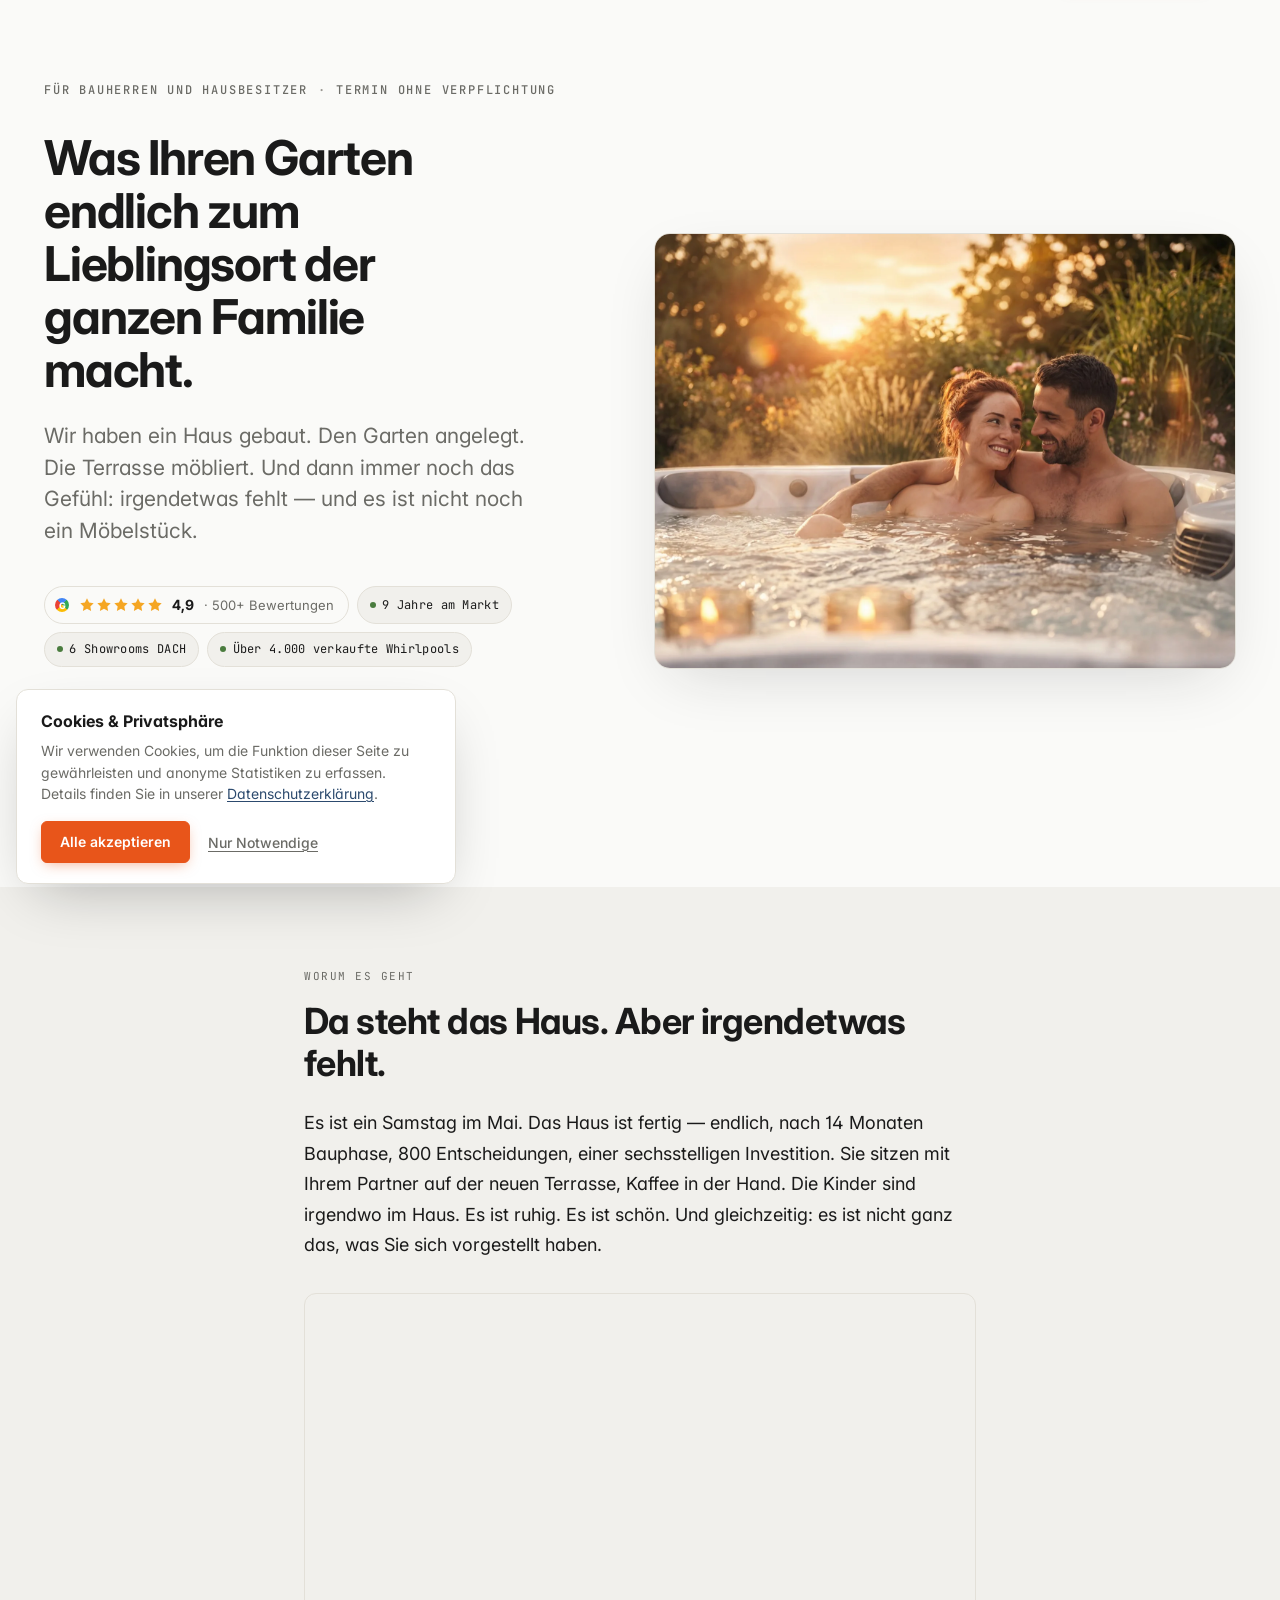
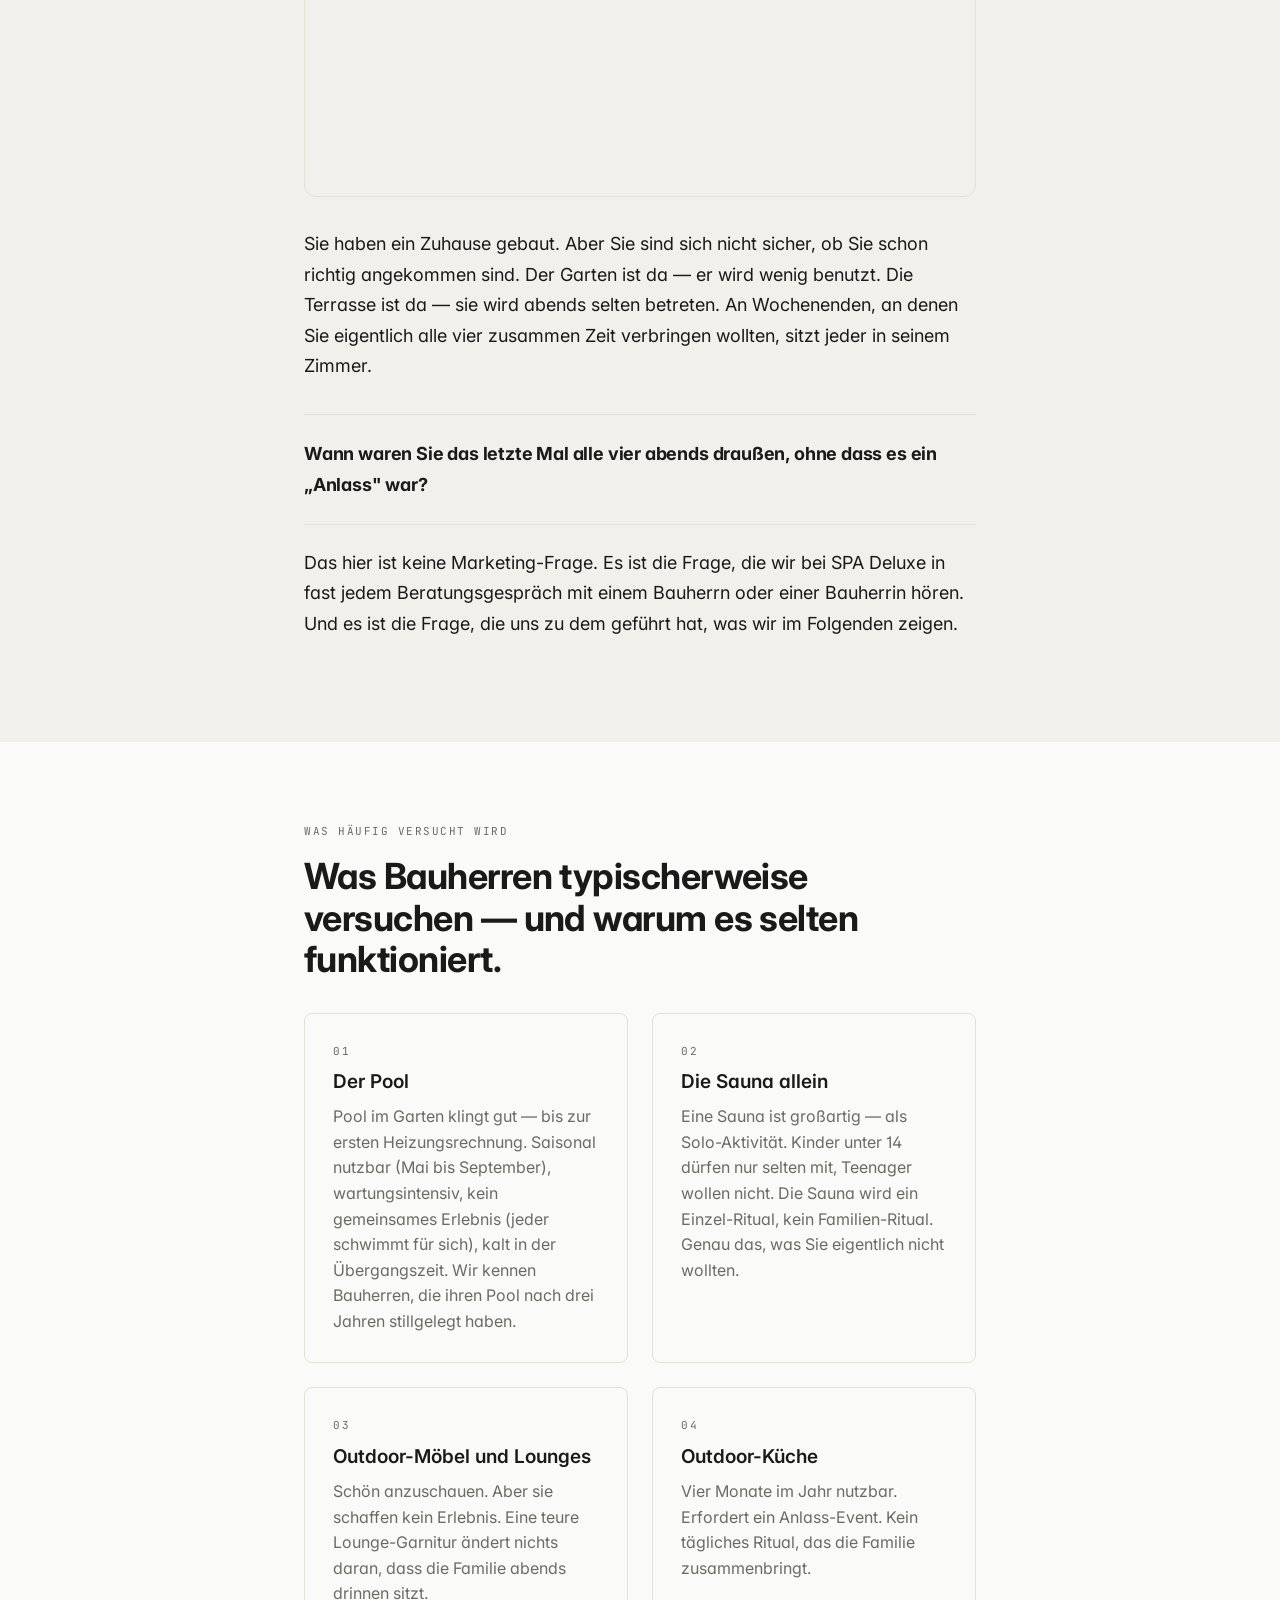
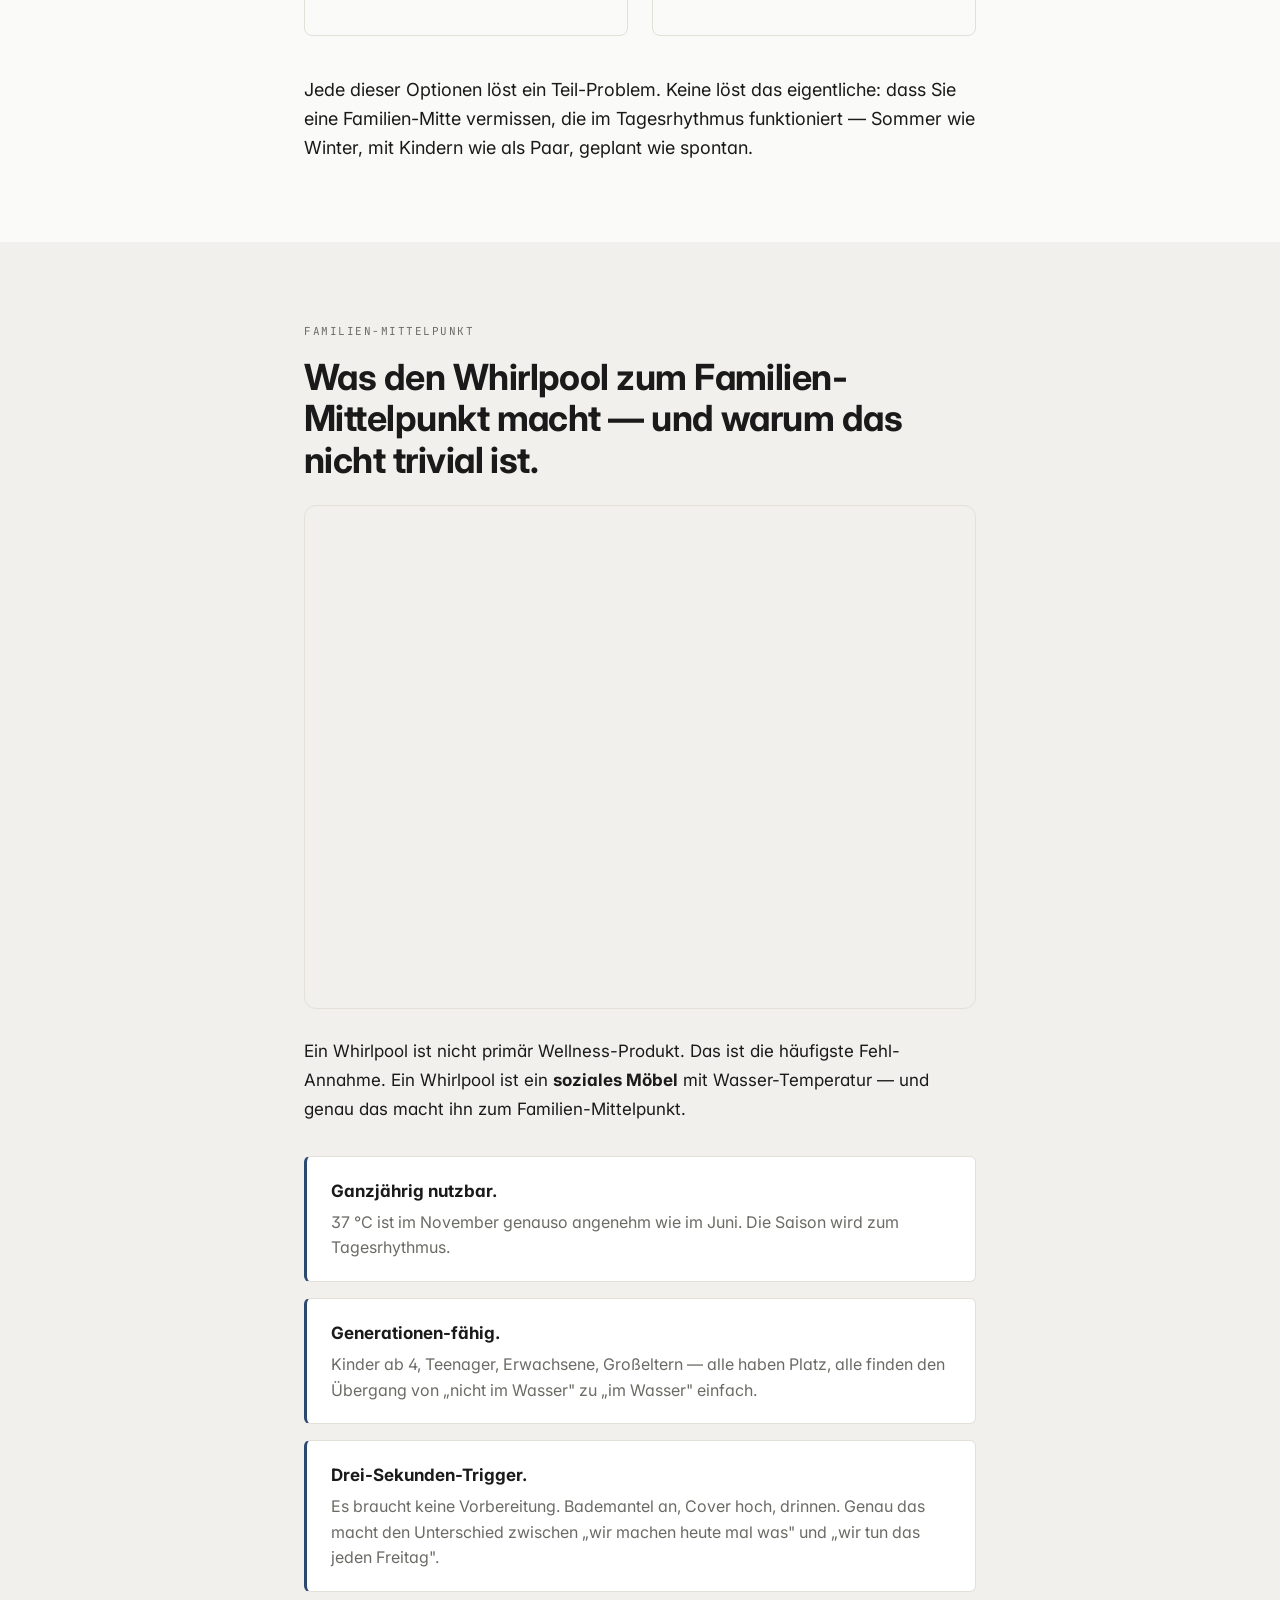
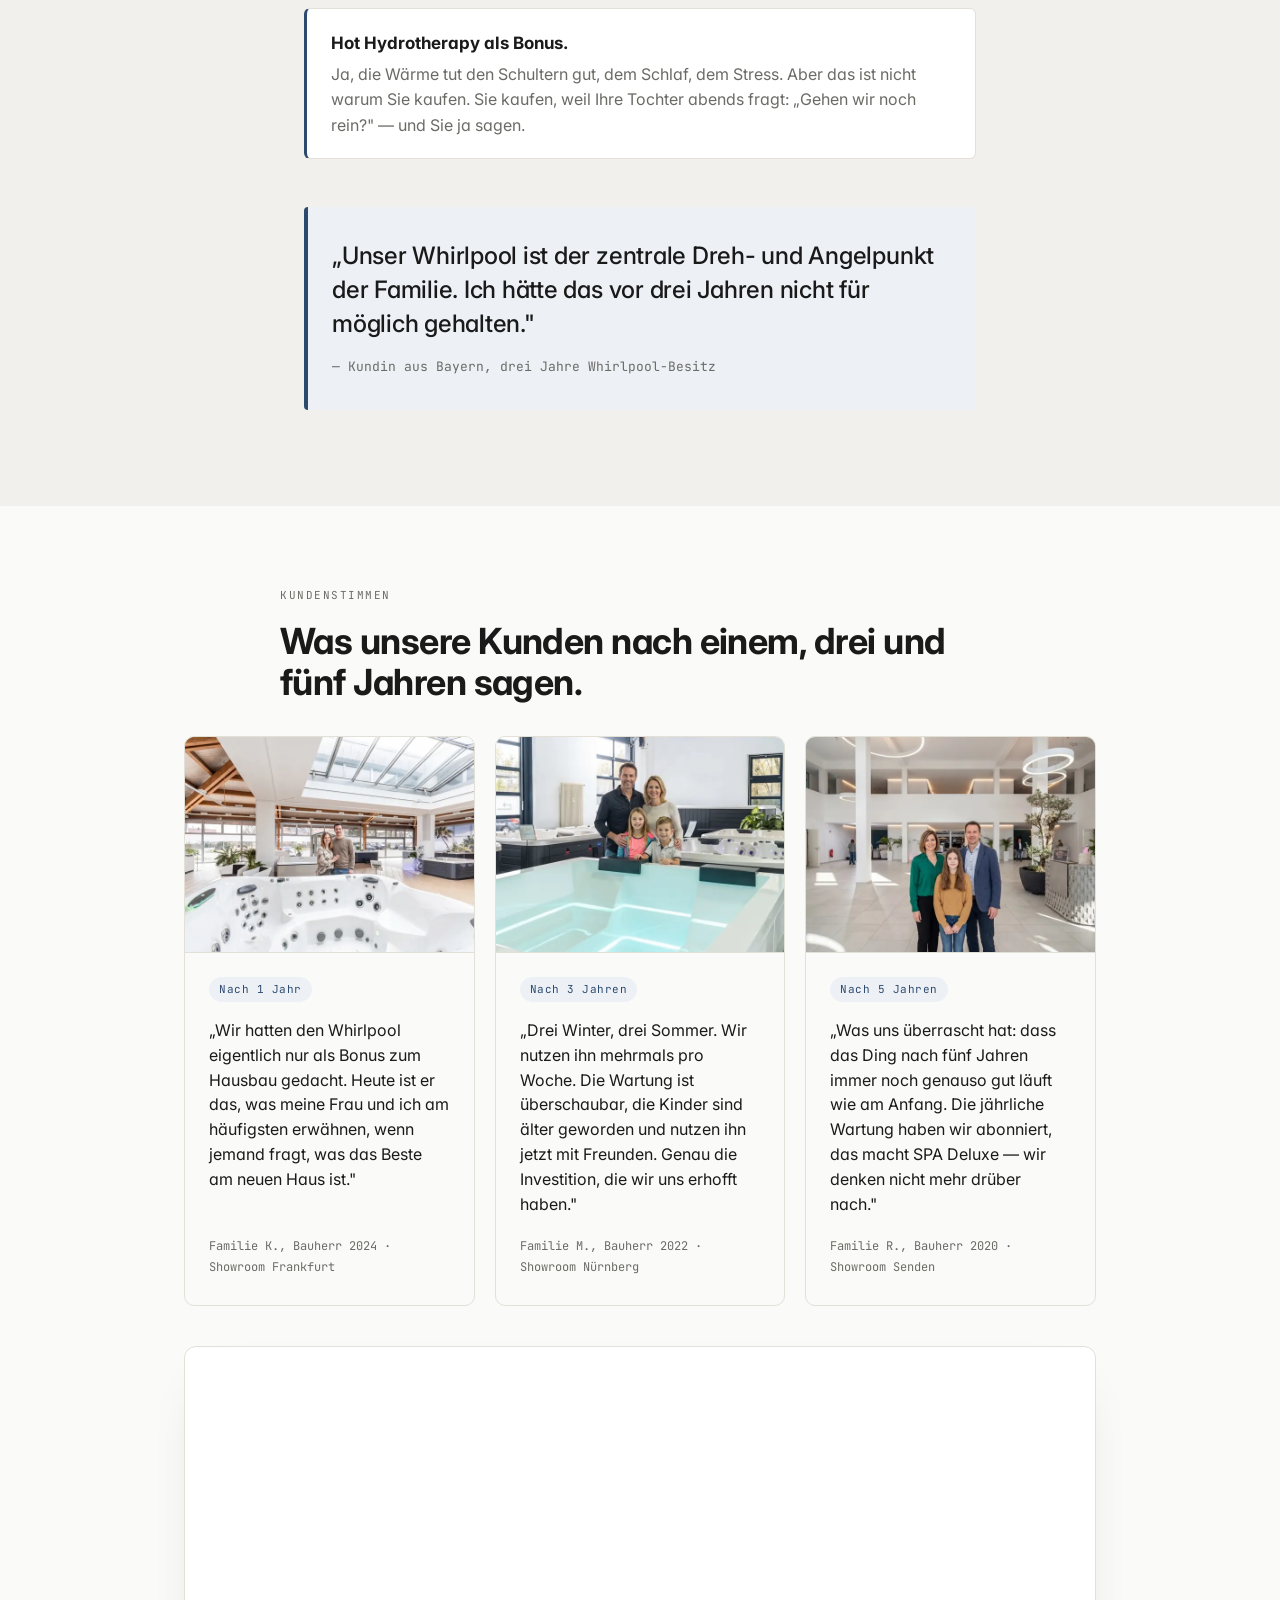
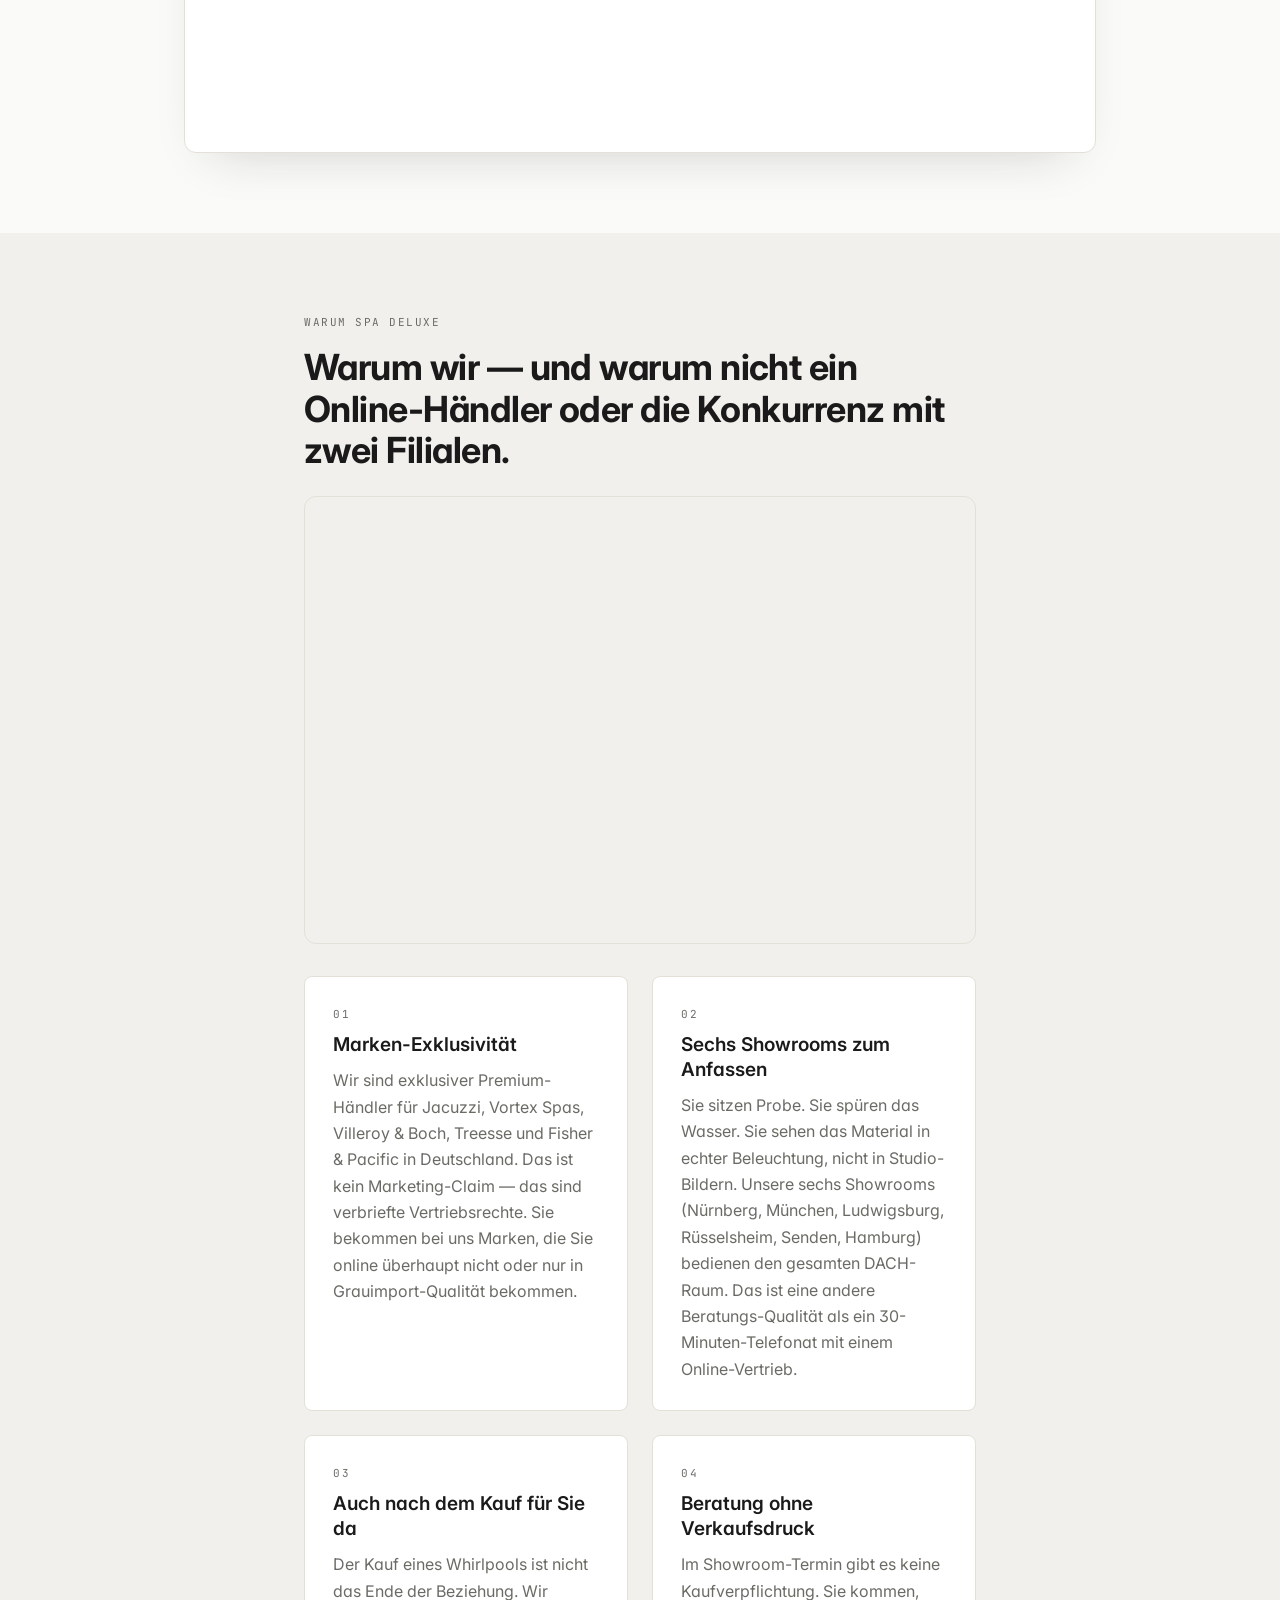
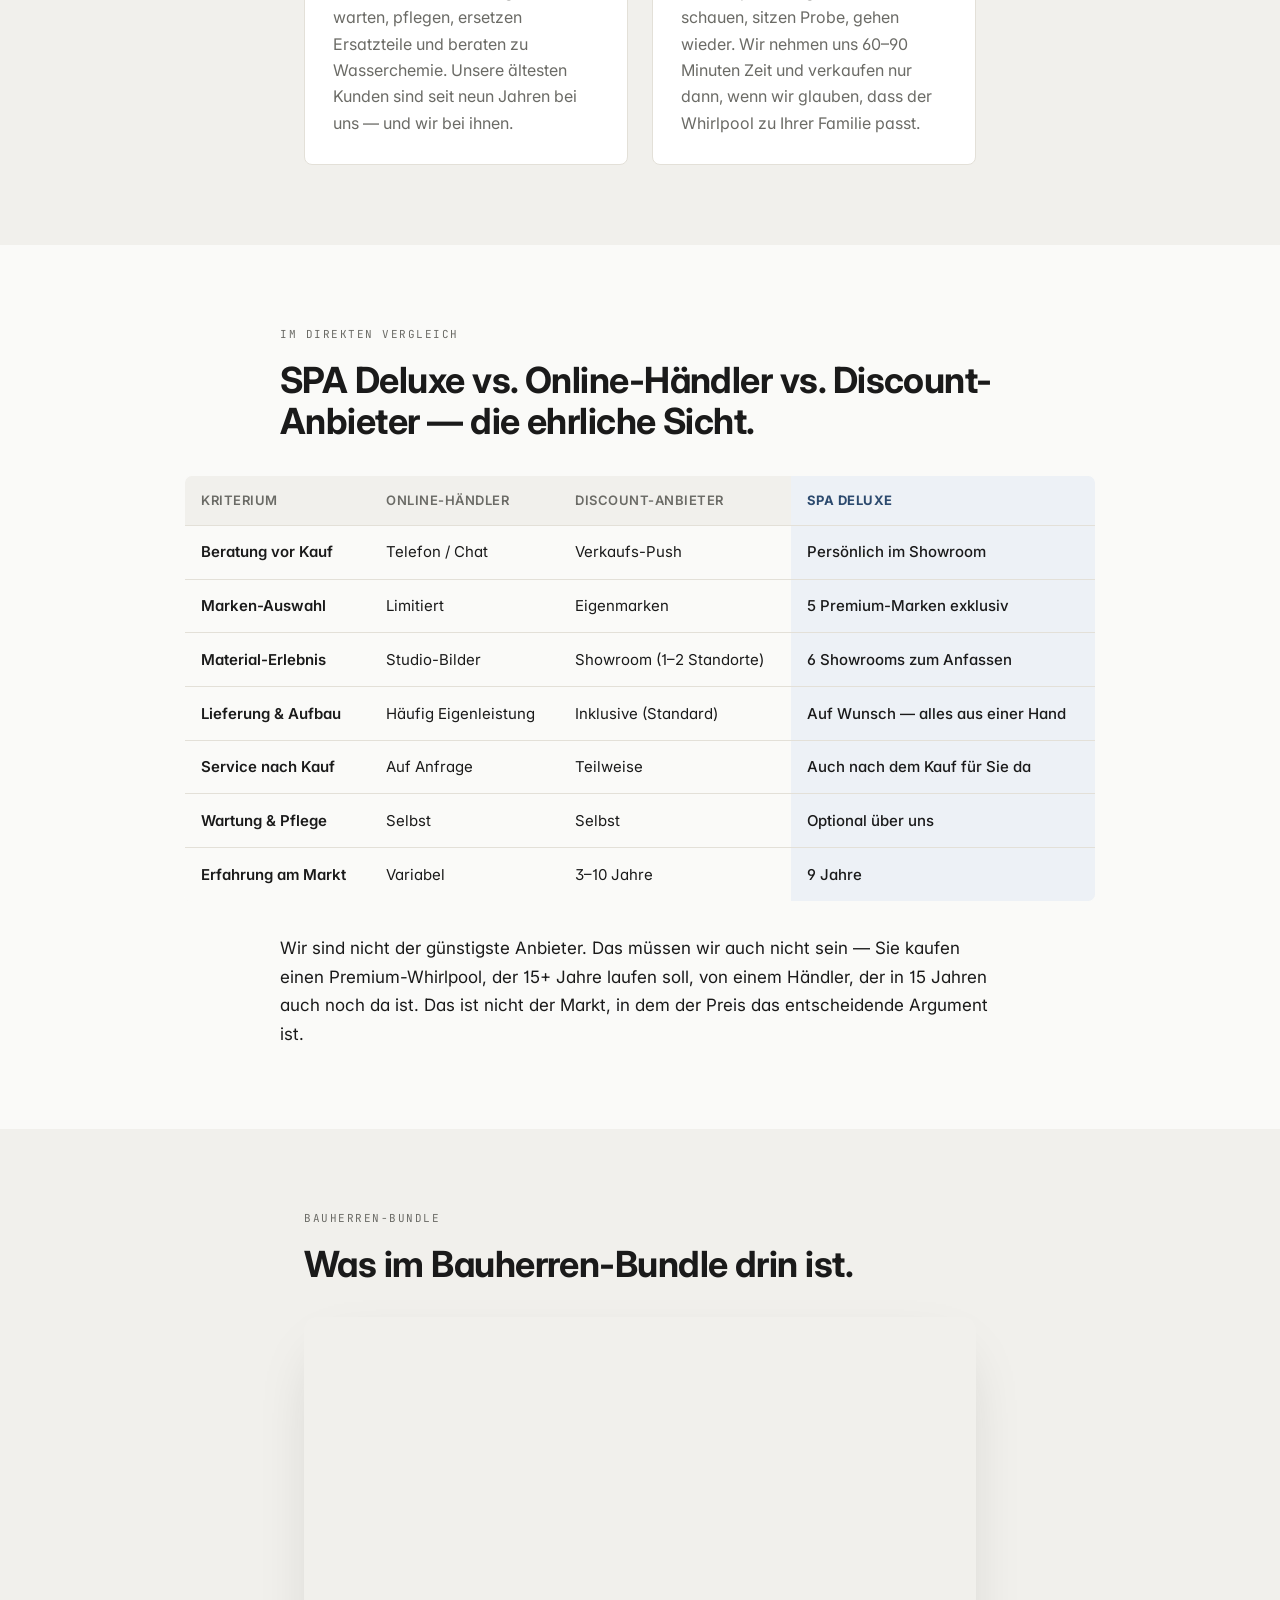
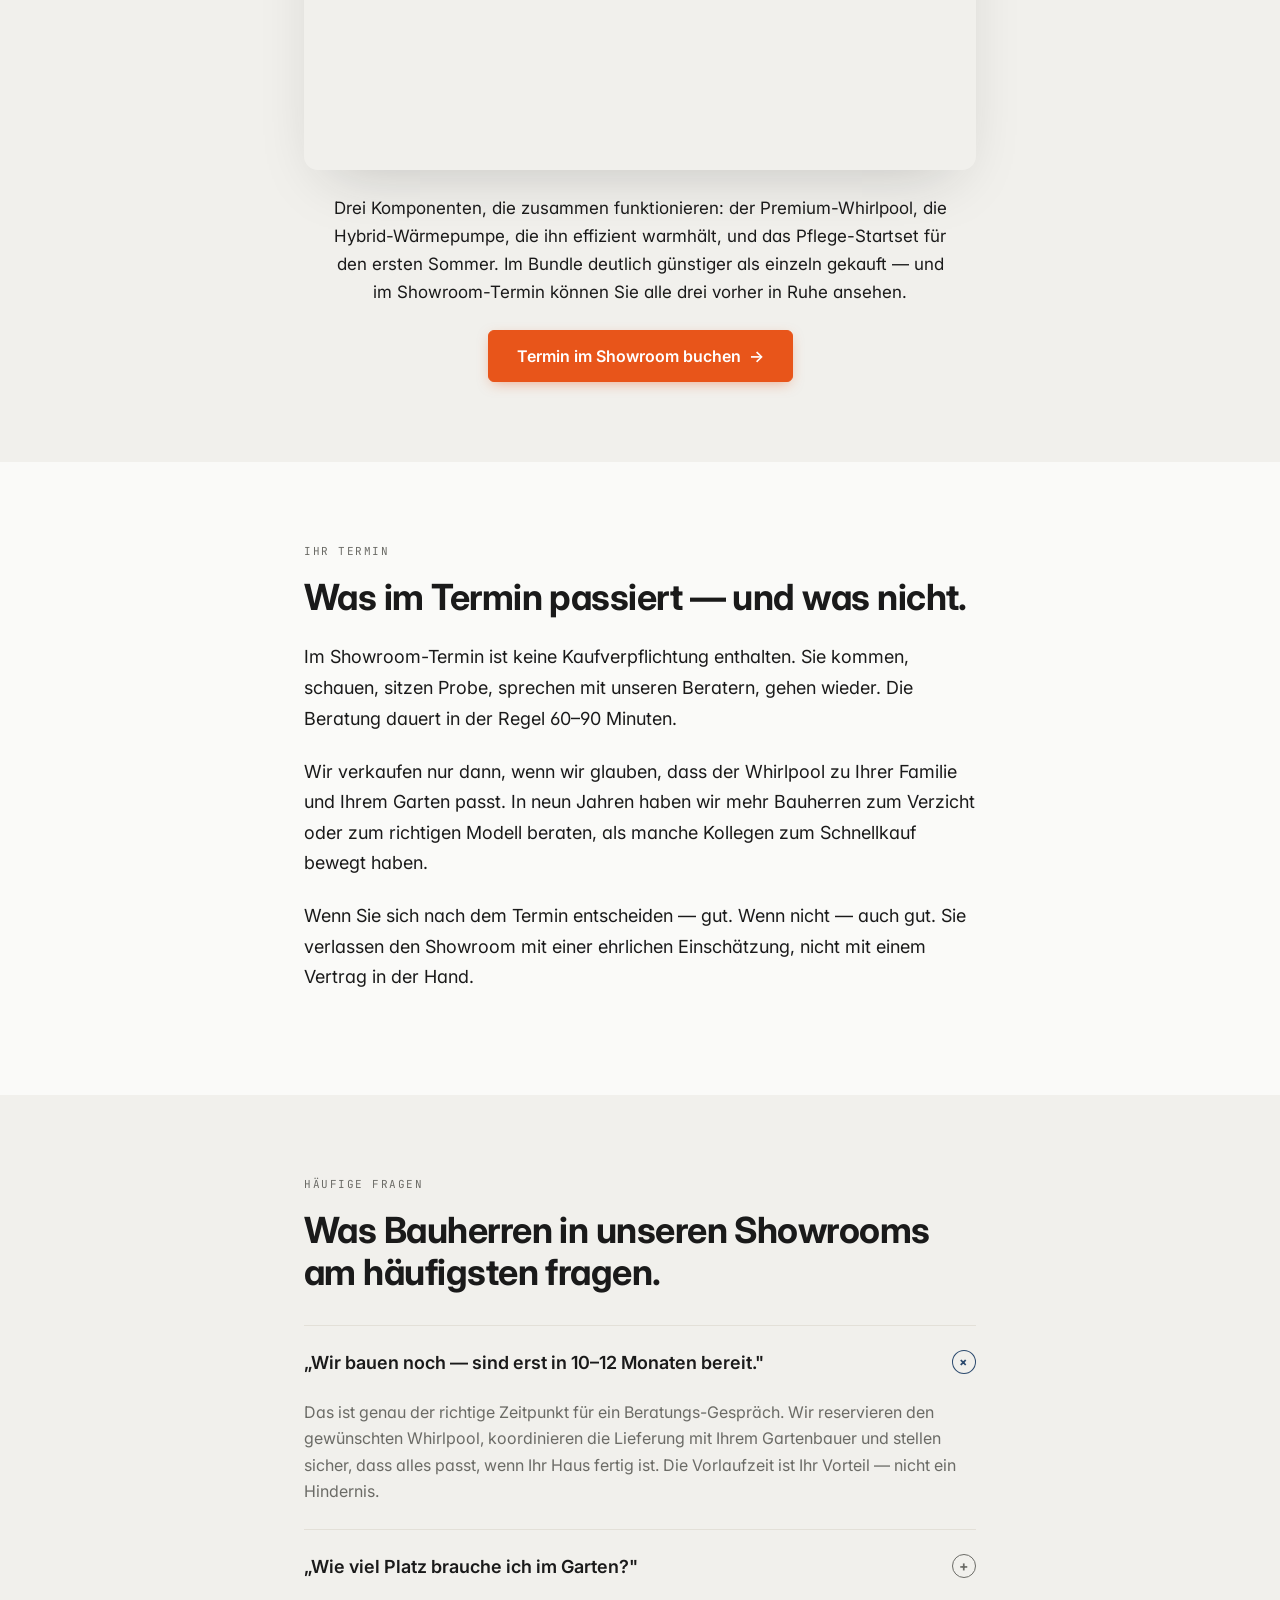
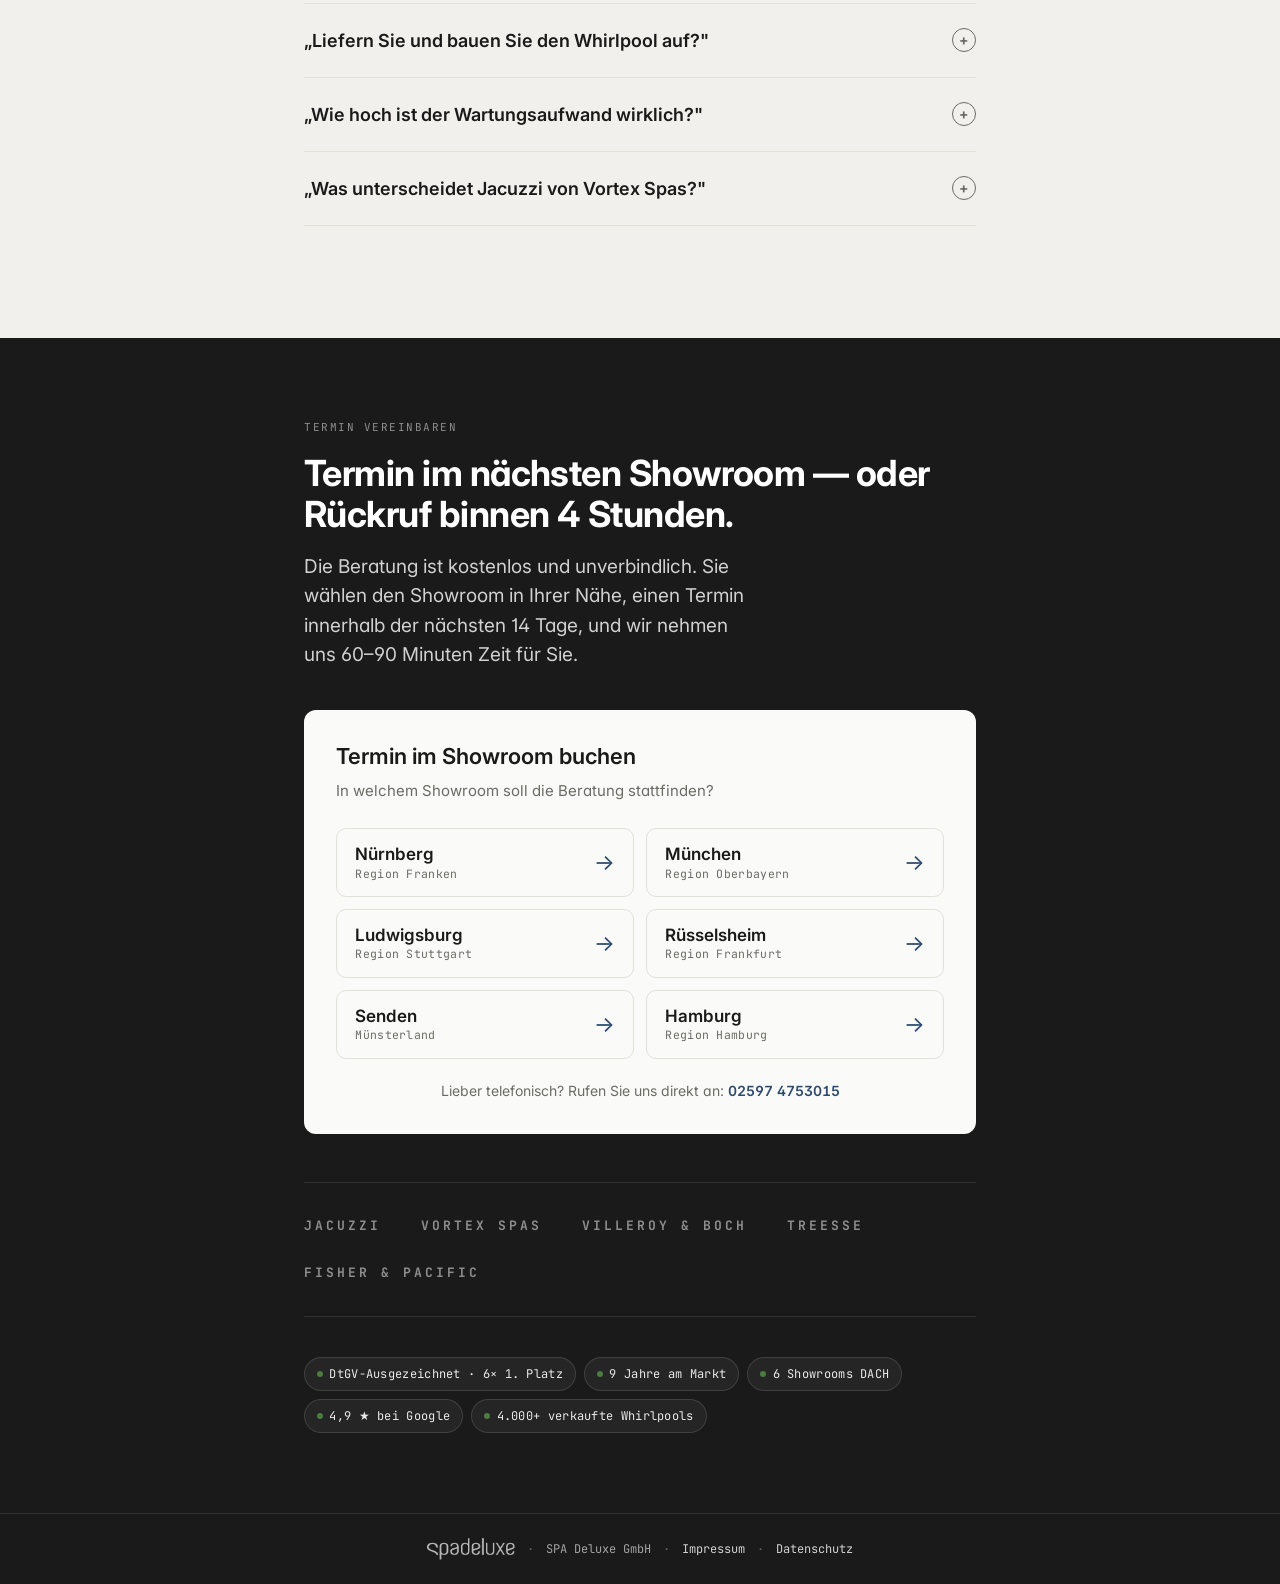
==== commit 7194343a: "Showroom-Auswahl: Top-Level-Redirect statt iframe-Embed (HubSpot Attribution-Fix) Der bisherige Inli" ====
--- a/index.html
+++ b/index.html
@@ -748,7 +748,7 @@
     </p>
 
     <div class="form-wrap" id="termin-form">
-      <!-- Schritt 1: Showroom-Auswahl -->
+      <!-- Showroom-Auswahl → leitet per Top-Level-Navigation auf das HubSpot Meeting-Tool weiter (Cross-Domain-Tracking erfordert kein iframe) -->
       <div class="form-step" id="step-showroom">
         <h3>Termin im Showroom buchen</h3>
         <p class="form-sub">In welchem Showroom soll die Beratung stattfinden?</p>
@@ -807,16 +807,6 @@
           Lieber telefonisch? Rufen Sie uns direkt an:
           <a href="tel:+4925974753015">02597 4753015</a>
         </p>
-      </div>
-
-      <!-- Schritt 2: HubSpot Meeting-Kalender -->
-      <div class="form-step" id="step-meeting" hidden>
-        <button type="button" class="back-link" data-action="back-to-showroom">
-          <span aria-hidden="true">←</span> Anderen Showroom wählen
-        </button>
-        <h3 class="meeting-title">Termin im Showroom <span id="meeting-showroom-name">Showroom</span></h3>
-        <p class="form-sub">Wählen Sie einen Wunschtermin — Sie erhalten die Bestätigung per E-Mail.</p>
-        <div class="meeting-embed-container" id="meeting-embed"></div>
       </div>
     </div>
 
--- a/styles.css
+++ b/styles.css
@@ -1340,51 +1340,7 @@
 }
 .form-foot a:hover { text-decoration: underline; }
 
-.back-link {
-  background: transparent;
-  border: 0;
-  font-family: inherit;
-  font-size: 14px;
-  color: var(--color-stone);
-  cursor: pointer;
-  padding: 6px 0;
-  margin-bottom: 0.75rem;
-  display: inline-flex;
-  align-items: center;
-  gap: 0.4rem;
-}
-.back-link:hover { color: var(--color-slate); }
-
-.meeting-title {
-  margin: 0 0 0.4rem;
-  font-size: 20px;
-}
-#step-meeting,
 #step-showroom { scroll-margin-top: 80px; }
-.meeting-embed-container {
-  margin-top: 1rem;
-  min-height: 720px;
-  border-radius: 8px;
-  overflow: hidden;
-}
-.meeting-embed-container .meetings-iframe-container {
-  width: 100%;
-  min-height: 720px;
-}
-.meeting-embed-container .meetings-iframe-container iframe {
-  width: 100% !important;
-  border: 0;
-  display: block;
-}
-.meeting-embed-loading {
-  display: flex;
-  align-items: center;
-  justify-content: center;
-  min-height: 720px;
-  color: var(--color-stone);
-  font-size: 14px;
-  font-family: 'JetBrains Mono', monospace;
-}
 
 /* Marken-Strip */
 .brands {
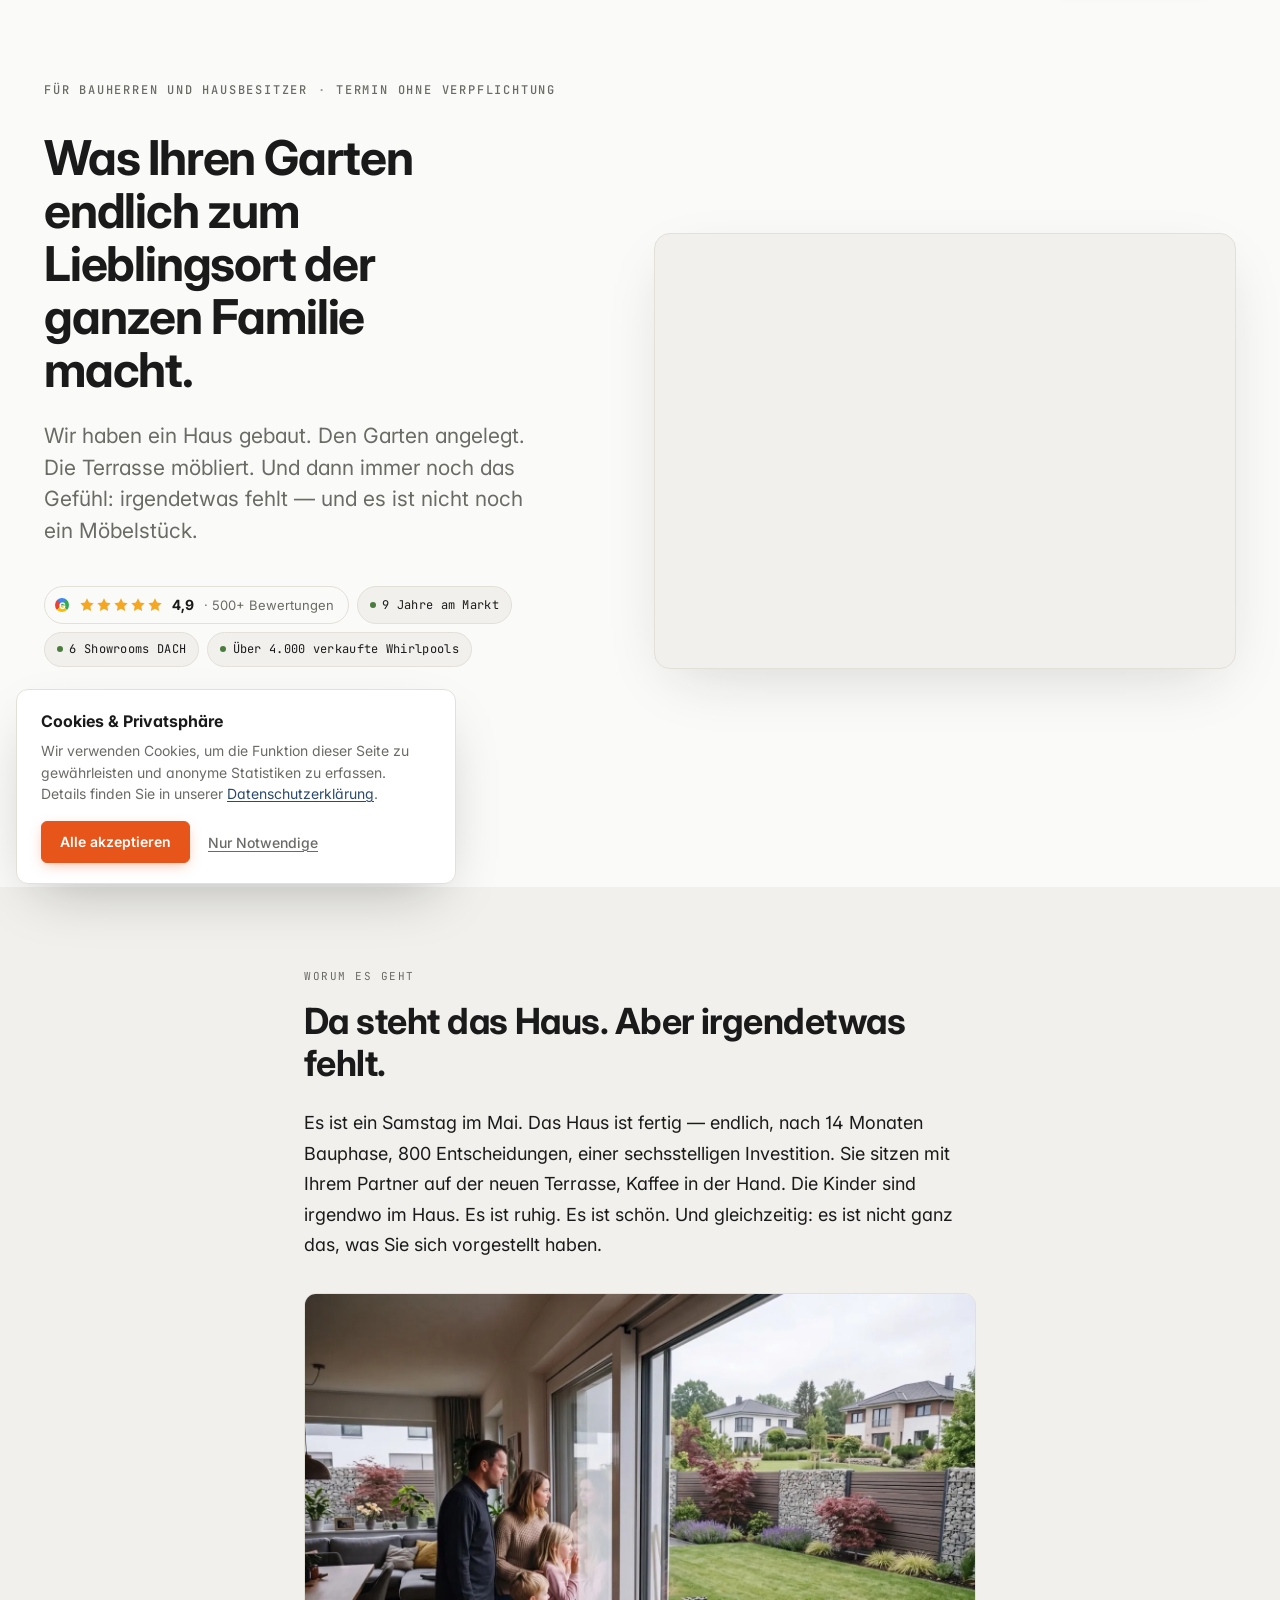
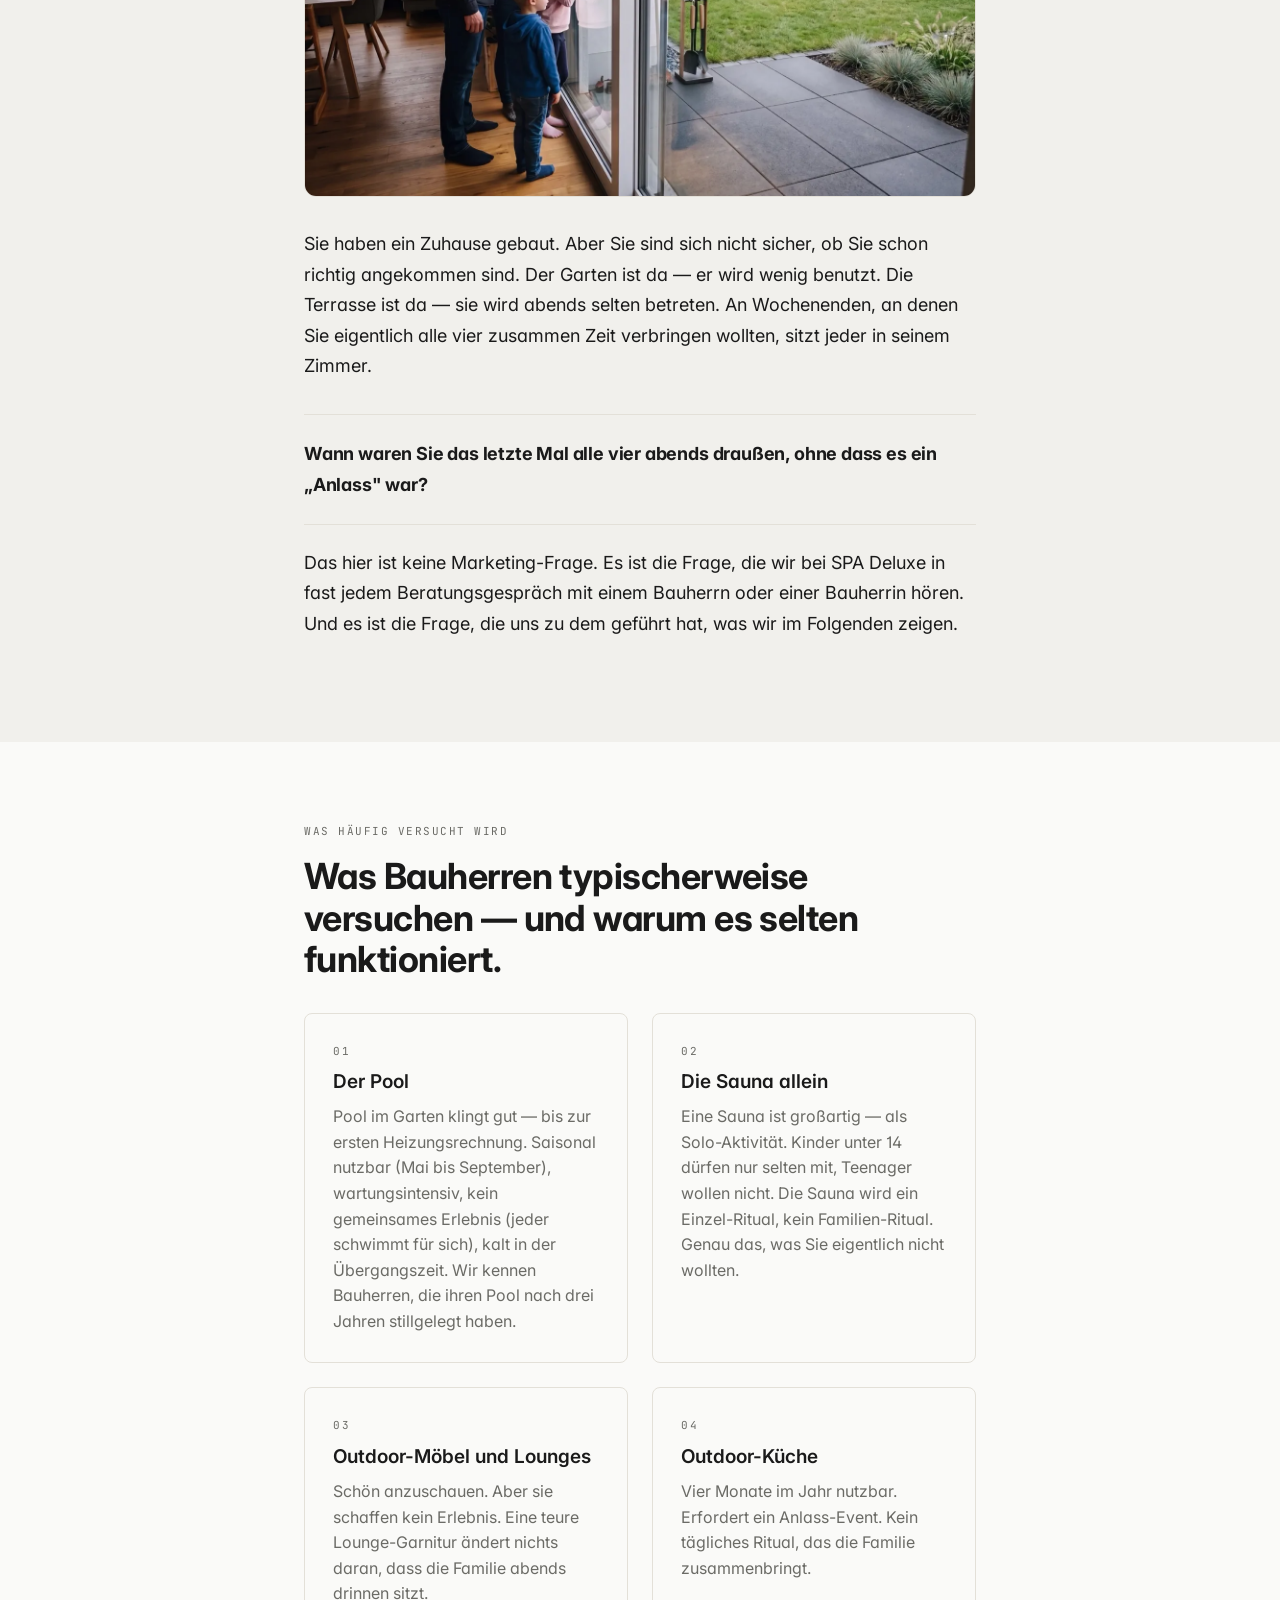
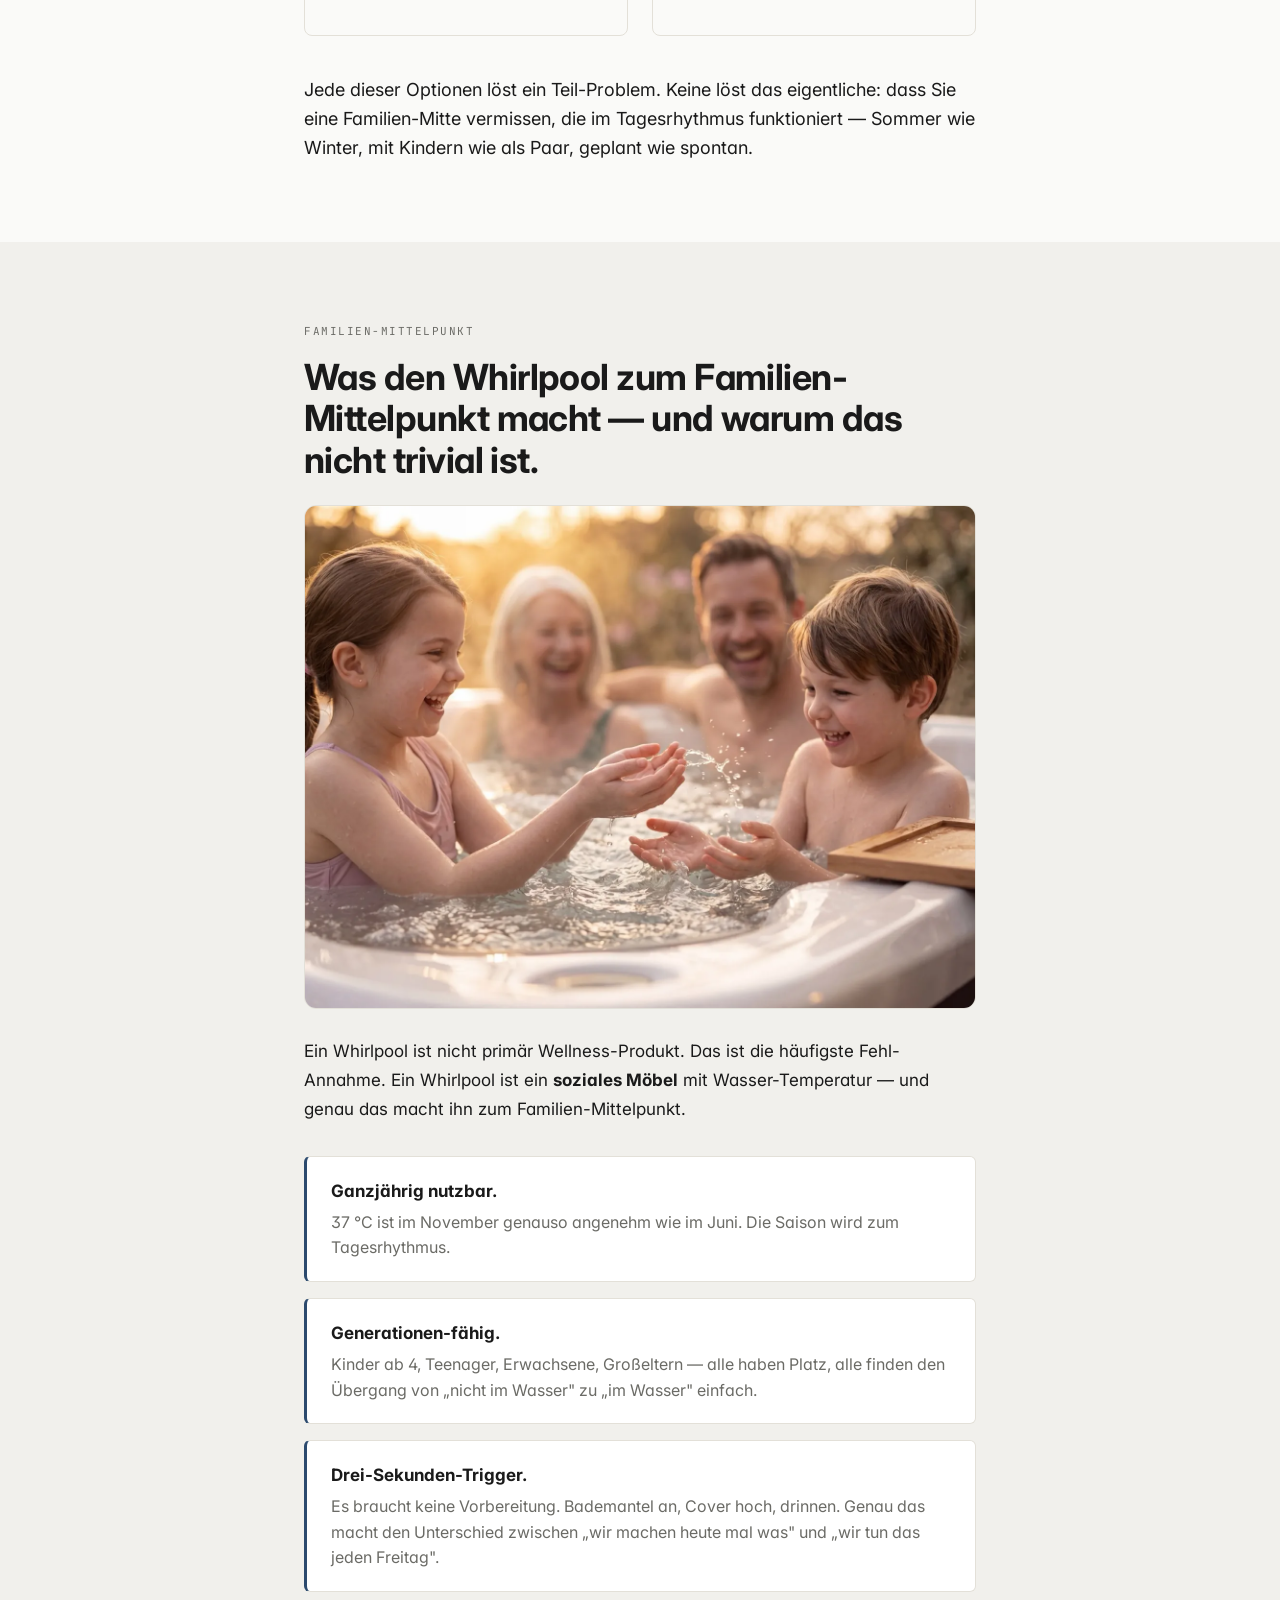
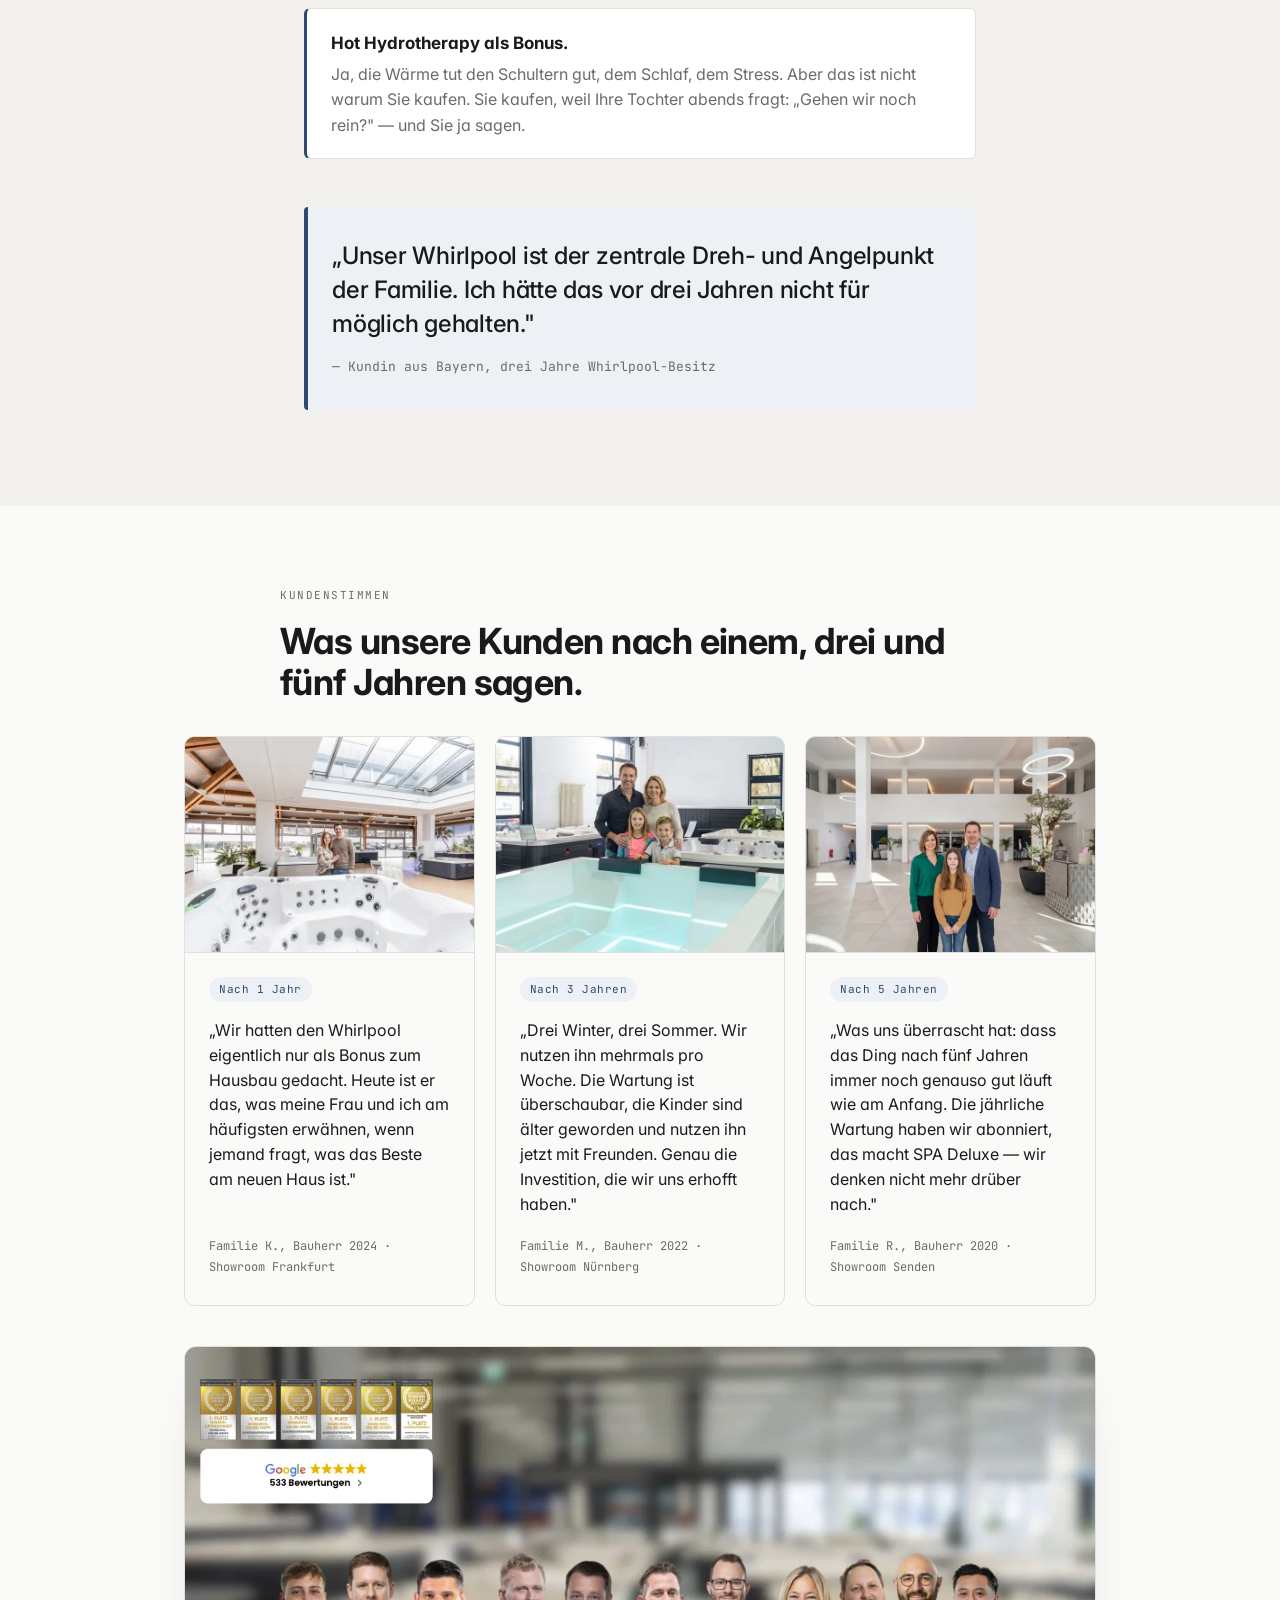
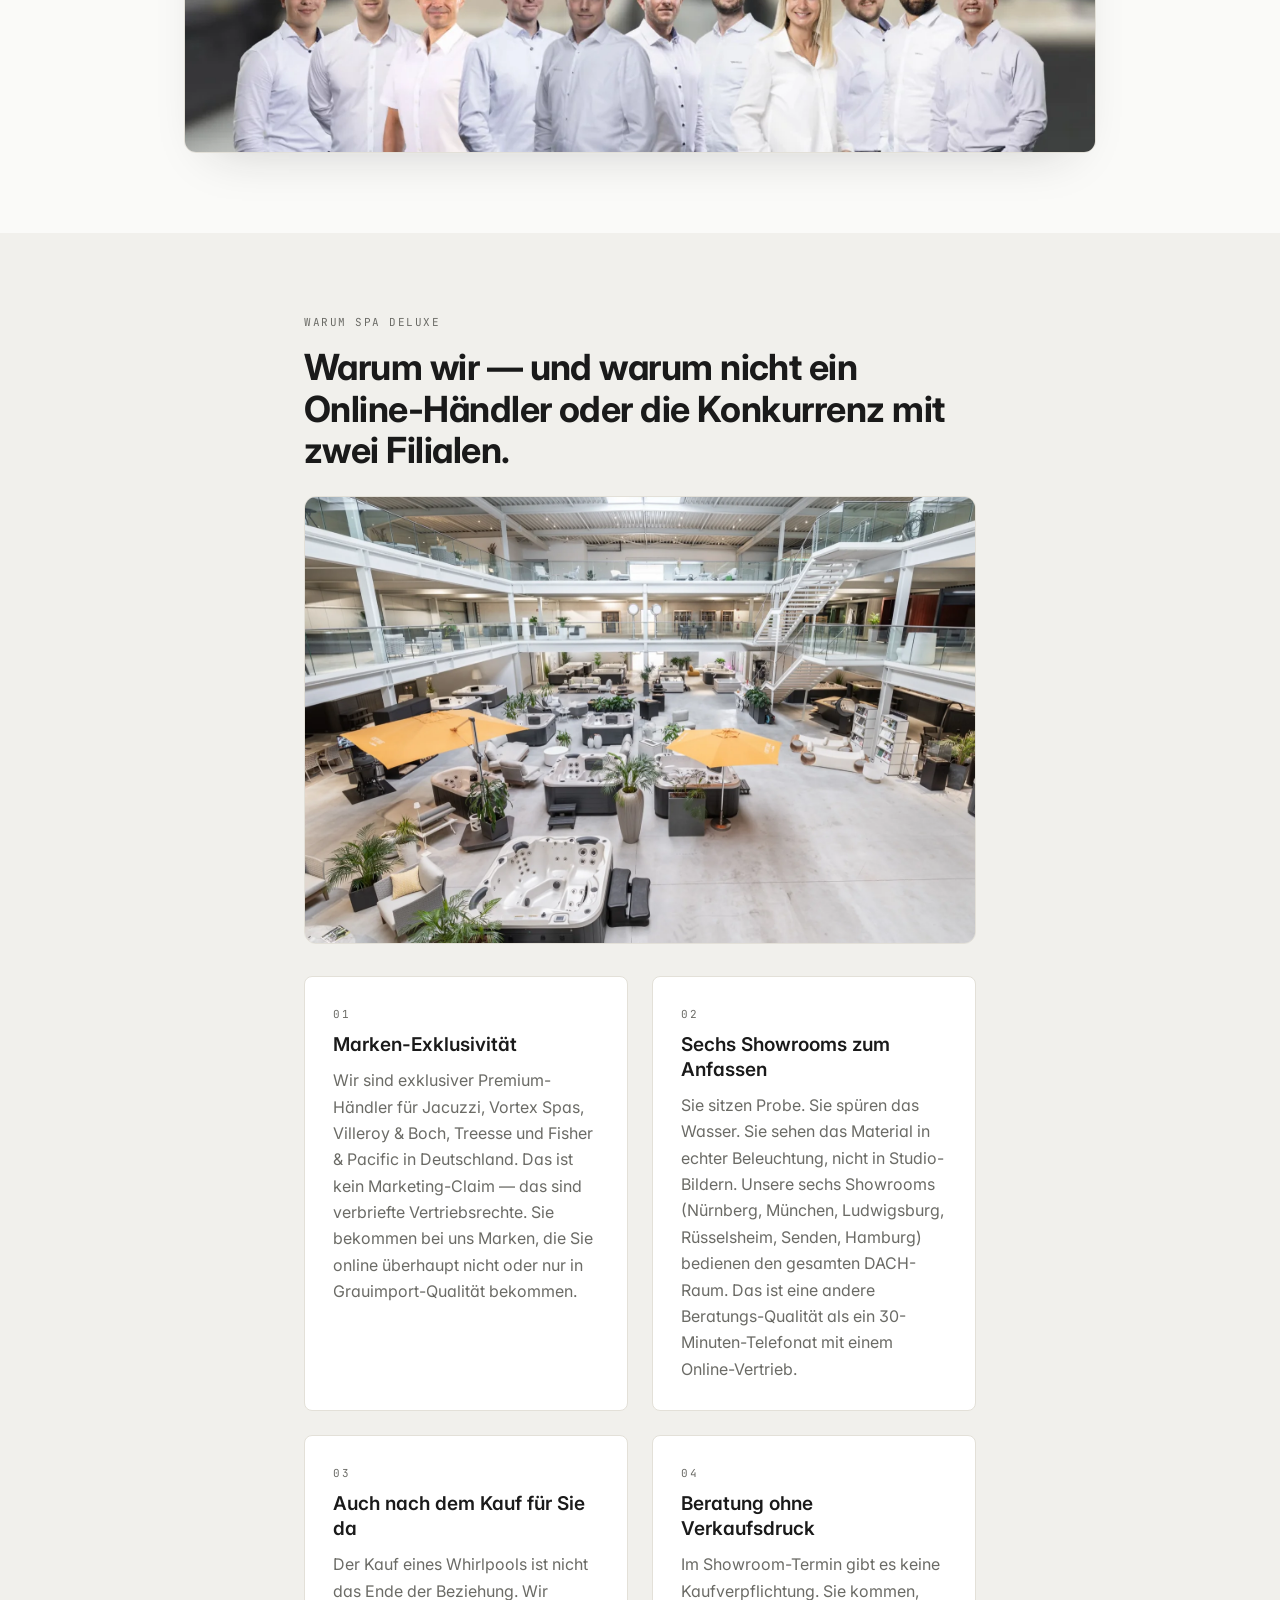
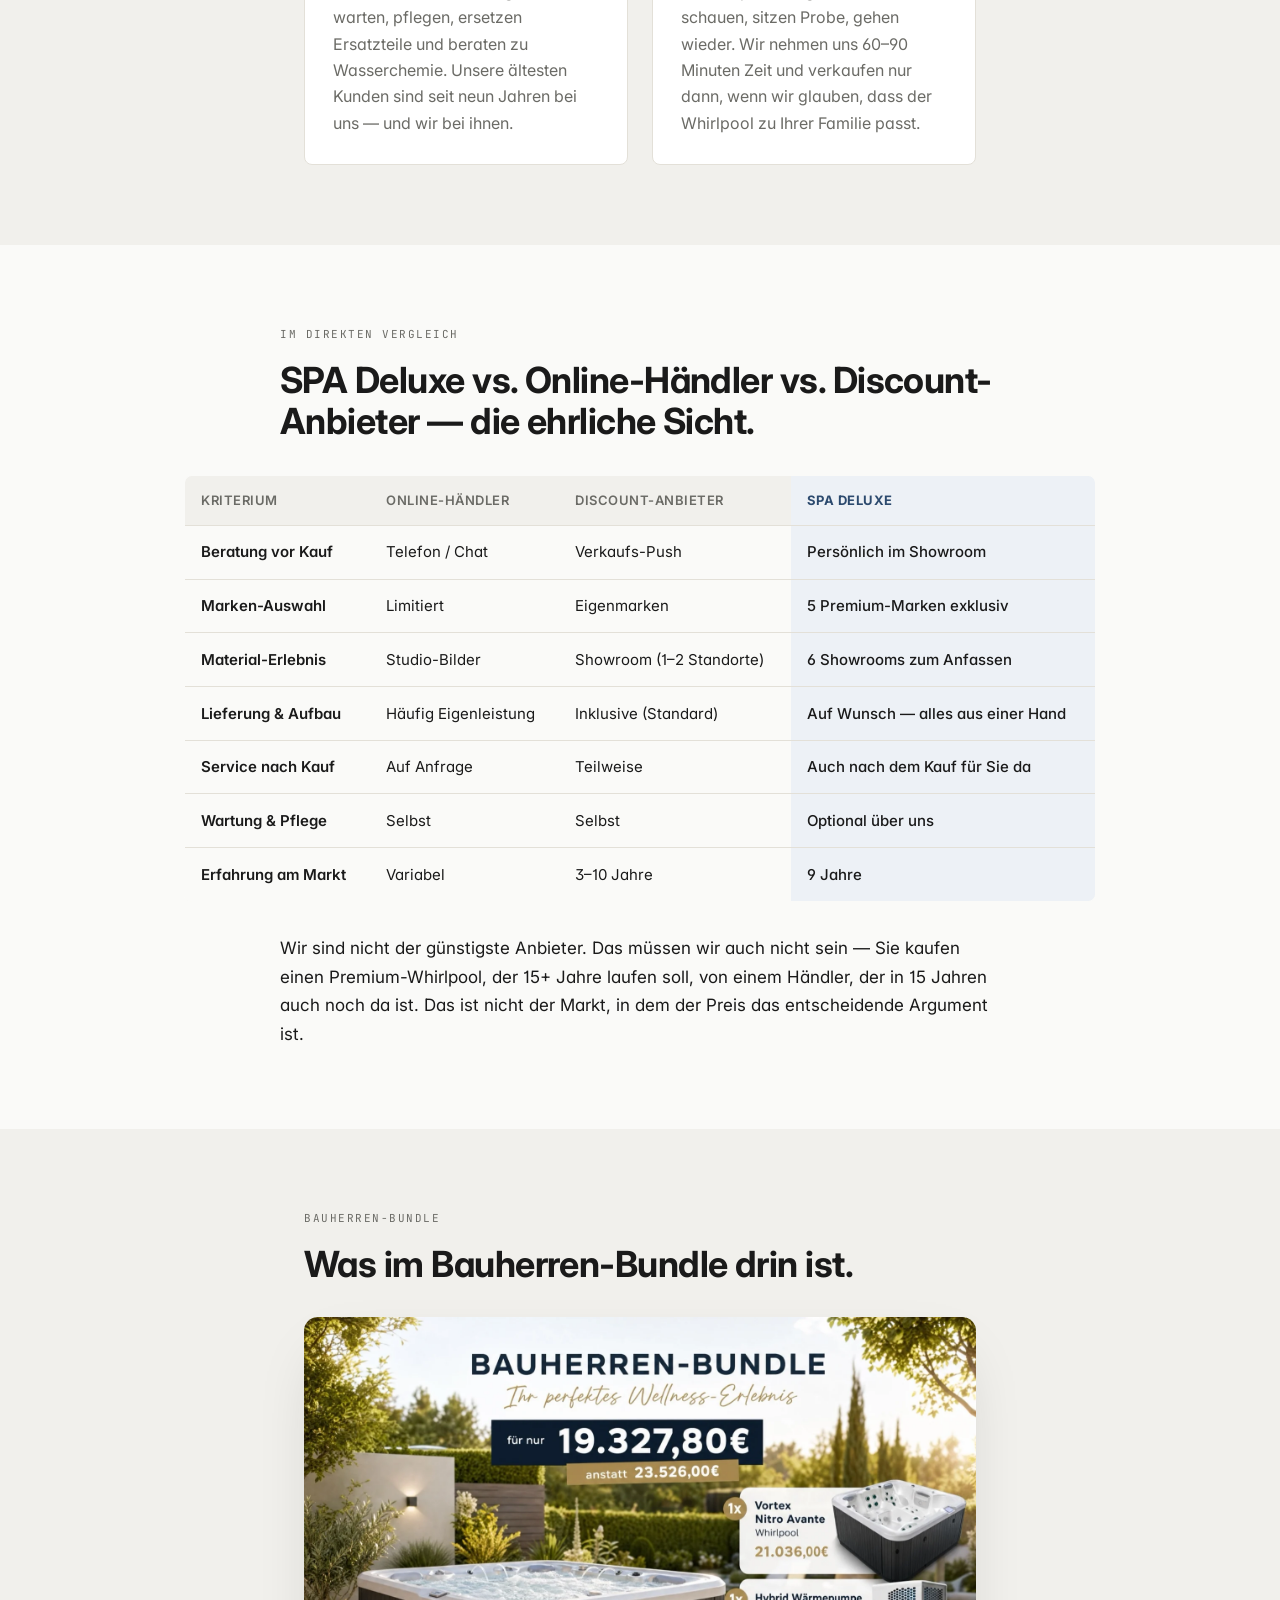
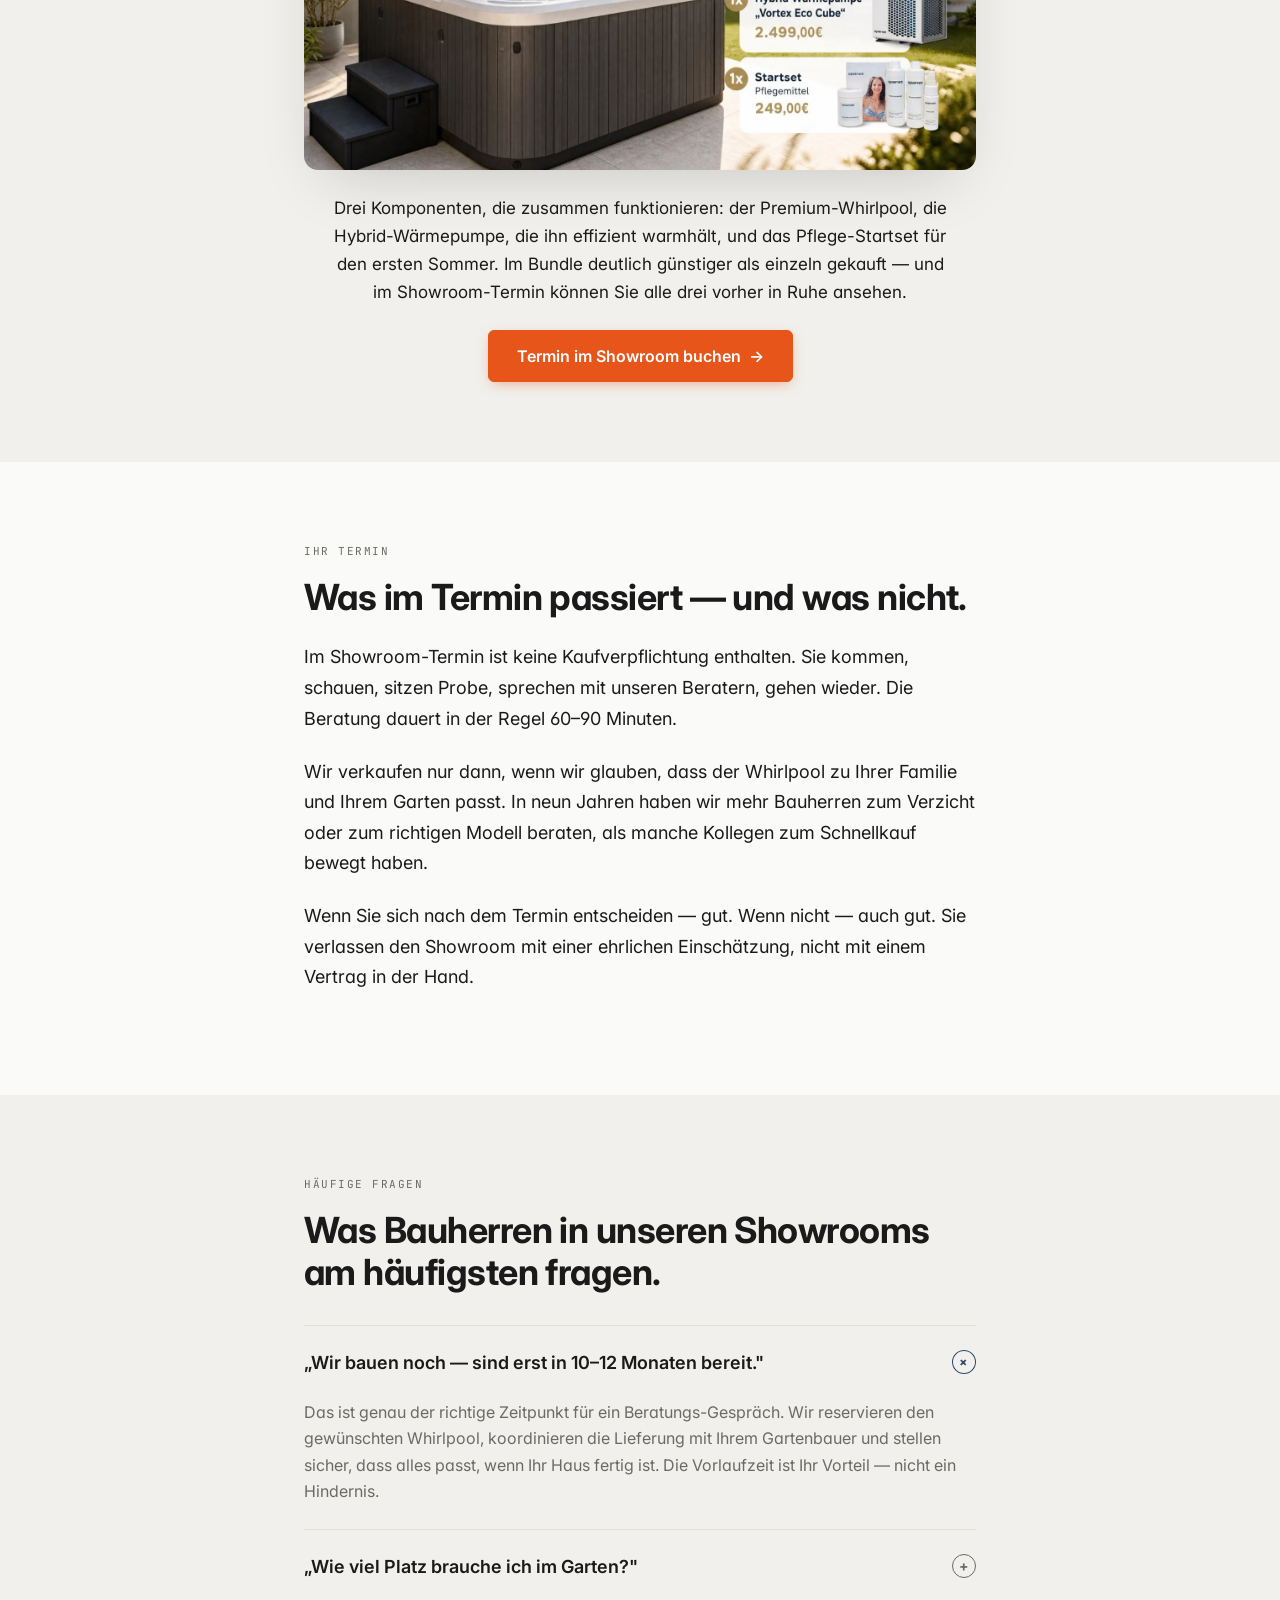
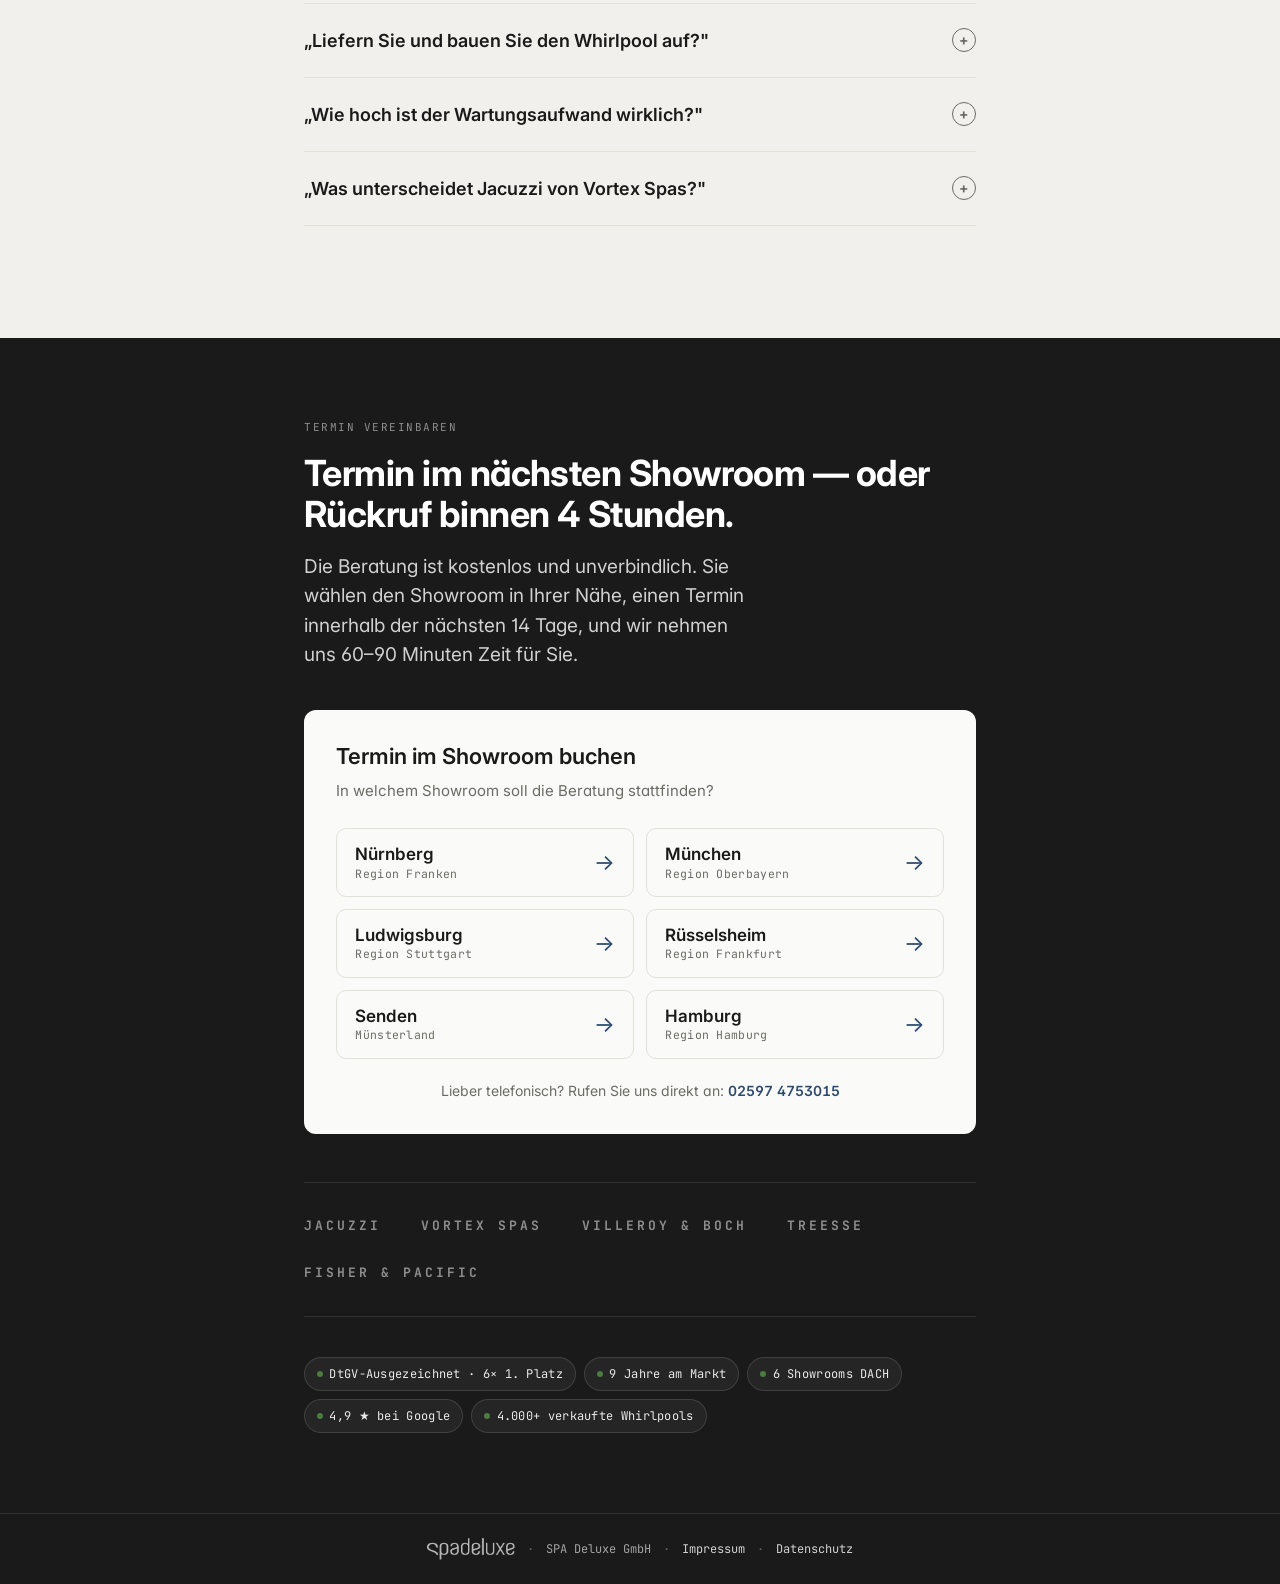
==== commit 9f0716cf: "Termin-Modal: HubSpot Pre-Form → Meeting-iframe (Lead-Capture vor Kalender) UX-Pivot: Klick auf Show" ====
--- a/index.html
+++ b/index.html
@@ -20,6 +20,9 @@
   <link href="https://fonts.googleapis.com/css2?family=Inter:wght@400;500;600;700&family=JetBrains+Mono:wght@400;500;600;700&display=swap" rel="stylesheet" />
 
   <link rel="stylesheet" href="styles.css" />
+
+  <!-- HubSpot Forms Embed (rendert Modal-Form für Termin-Buchung) -->
+  <script src="https://js-eu1.hsforms.net/forms/embed/25504893.js" defer></script>
 
   <!--
     Tracking-Strategie:
@@ -860,6 +863,24 @@
   </div>
 </div>
 
+<!-- ============================================================
+     Termin-Modal — Schritt 1: HubSpot-Pre-Form, Schritt 2: Meeting-iframe
+     ============================================================ -->
+<div class="termin-modal" id="termin-modal" role="dialog" aria-modal="true" aria-labelledby="termin-modal-title" hidden>
+  <div class="termin-modal-backdrop" data-action="close-modal" aria-hidden="true"></div>
+  <div class="termin-modal-card">
+    <button type="button" class="termin-modal-close" data-action="close-modal" aria-label="Schließen">×</button>
+    <div class="termin-modal-head">
+      <p class="termin-modal-eyebrow" id="termin-modal-eyebrow">Showroom</p>
+      <h3 class="termin-modal-title" id="termin-modal-title">Termin anfragen</h3>
+      <p class="termin-modal-sub" id="termin-modal-sub">Kurz Ihre Kontaktdaten — danach wählen Sie direkt Ihren Wunschtermin.</p>
+    </div>
+    <div class="termin-modal-body" id="termin-modal-body">
+      <!-- HubSpot-Form-Embed wird hier per JS injiziert; nach Submit ersetzt durch Meeting-iframe -->
+    </div>
+  </div>
+</div>
+
 <script src="app.js" defer></script>
 </body>
 </html>
--- a/styles.css
+++ b/styles.css
@@ -1342,6 +1342,129 @@
 
 #step-showroom { scroll-margin-top: 80px; }
 
+/* ============================================================
+   Termin-Modal (HubSpot Pre-Form → Meeting-iframe)
+   ============================================================ */
+.termin-modal {
+  position: fixed;
+  inset: 0;
+  z-index: 1000;
+  display: flex;
+  align-items: center;
+  justify-content: center;
+  padding: 16px;
+}
+.termin-modal[hidden] { display: none; }
+
+.termin-modal-backdrop {
+  position: absolute;
+  inset: 0;
+  background: rgba(26, 26, 26, 0.72);
+  backdrop-filter: blur(2px);
+  -webkit-backdrop-filter: blur(2px);
+  animation: fadeIn 0.18s ease;
+}
+
+.termin-modal-card {
+  position: relative;
+  z-index: 1;
+  background: var(--color-cream);
+  border-radius: 10px;
+  width: 100%;
+  max-width: 640px;
+  max-height: calc(100vh - 32px);
+  overflow-y: auto;
+  box-shadow: 0 12px 48px rgba(0,0,0,0.25);
+  animation: modalIn 0.22s cubic-bezier(0.2, 0.7, 0.2, 1);
+}
+
+@keyframes modalIn {
+  from { opacity: 0; transform: translateY(12px) scale(0.98); }
+  to   { opacity: 1; transform: translateY(0) scale(1); }
+}
+
+.termin-modal-close {
+  position: absolute;
+  top: 10px;
+  right: 12px;
+  width: 36px;
+  height: 36px;
+  border: 0;
+  background: transparent;
+  font-size: 28px;
+  line-height: 1;
+  color: var(--color-stone);
+  cursor: pointer;
+  border-radius: 50%;
+  transition: background 0.15s, color 0.15s;
+}
+.termin-modal-close:hover {
+  background: var(--color-sand);
+  color: var(--color-ink);
+}
+
+.termin-modal-head {
+  padding: 28px 28px 8px;
+}
+.termin-modal-eyebrow {
+  margin: 0 0 0.25rem;
+  font-family: 'JetBrains Mono', monospace;
+  font-size: 11px;
+  letter-spacing: 0.08em;
+  text-transform: uppercase;
+  color: var(--color-stone);
+}
+.termin-modal-title {
+  margin: 0 0 0.4rem;
+  font-size: 22px;
+}
+.termin-modal-sub {
+  margin: 0;
+  font-size: 14px;
+  color: var(--color-stone);
+}
+
+.termin-modal-body {
+  padding: 16px 28px 28px;
+  min-height: 200px;
+}
+.termin-modal-body .hs-form-frame {
+  /* HubSpot rendert hierin sein iframe — Höhe kommt vom Embed selbst */
+  width: 100%;
+}
+.termin-modal-body iframe {
+  width: 100%;
+  border: 0;
+  display: block;
+}
+.termin-modal-loading {
+  display: flex;
+  align-items: center;
+  justify-content: center;
+  min-height: 200px;
+  color: var(--color-stone);
+  font-family: 'JetBrains Mono', monospace;
+  font-size: 13px;
+}
+
+/* Mobile: Vollbild-Modal */
+@media (max-width: 600px) {
+  .termin-modal { padding: 0; }
+  .termin-modal-card {
+    max-height: 100vh;
+    min-height: 100vh;
+    border-radius: 0;
+  }
+  .termin-modal-head { padding: 20px 18px 8px; }
+  .termin-modal-body { padding: 12px 18px 24px; }
+}
+
+body.modal-open { overflow: hidden; }
+
+/* Calendar-Iframe-Variante: größere Mindesthöhe */
+.termin-modal--meeting .termin-modal-card { max-width: 920px; }
+.termin-modal--meeting .termin-modal-body iframe { min-height: 720px; }
+
 /* Marken-Strip */
 .brands {
   display: flex;
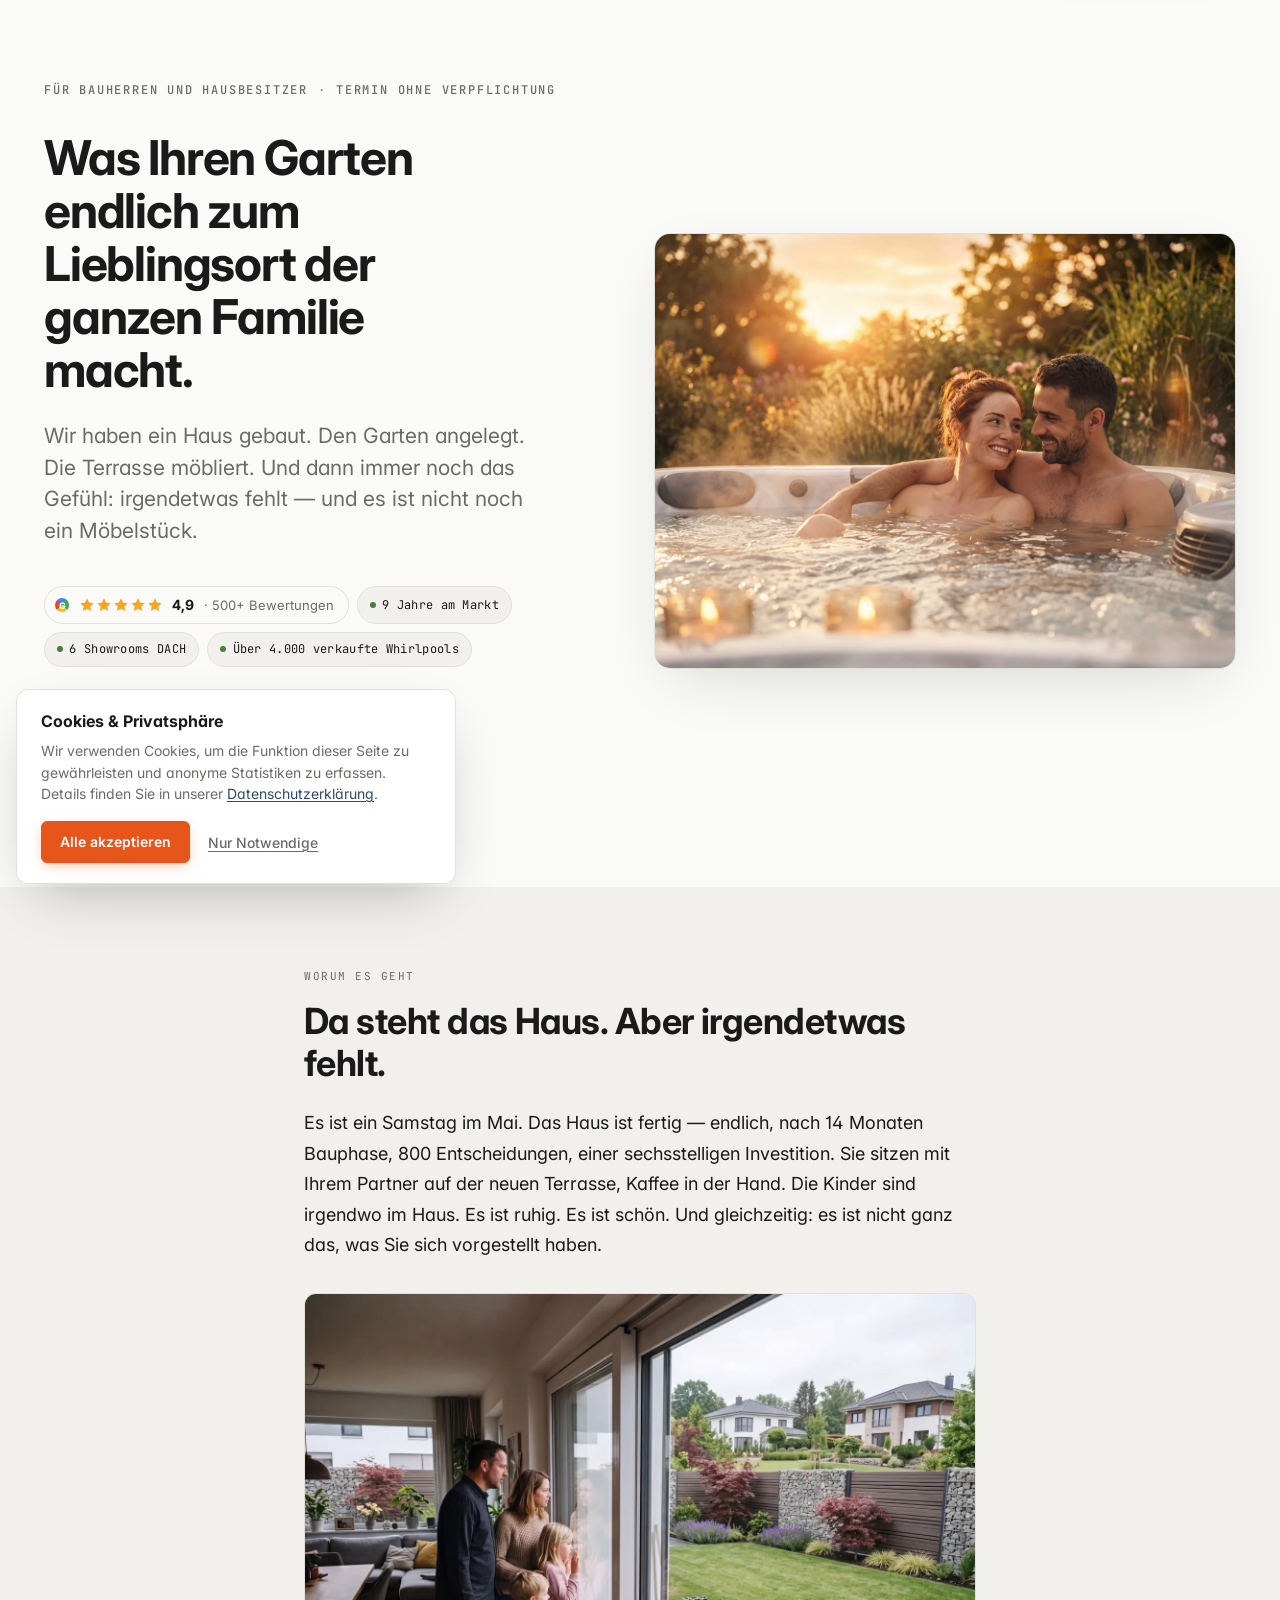
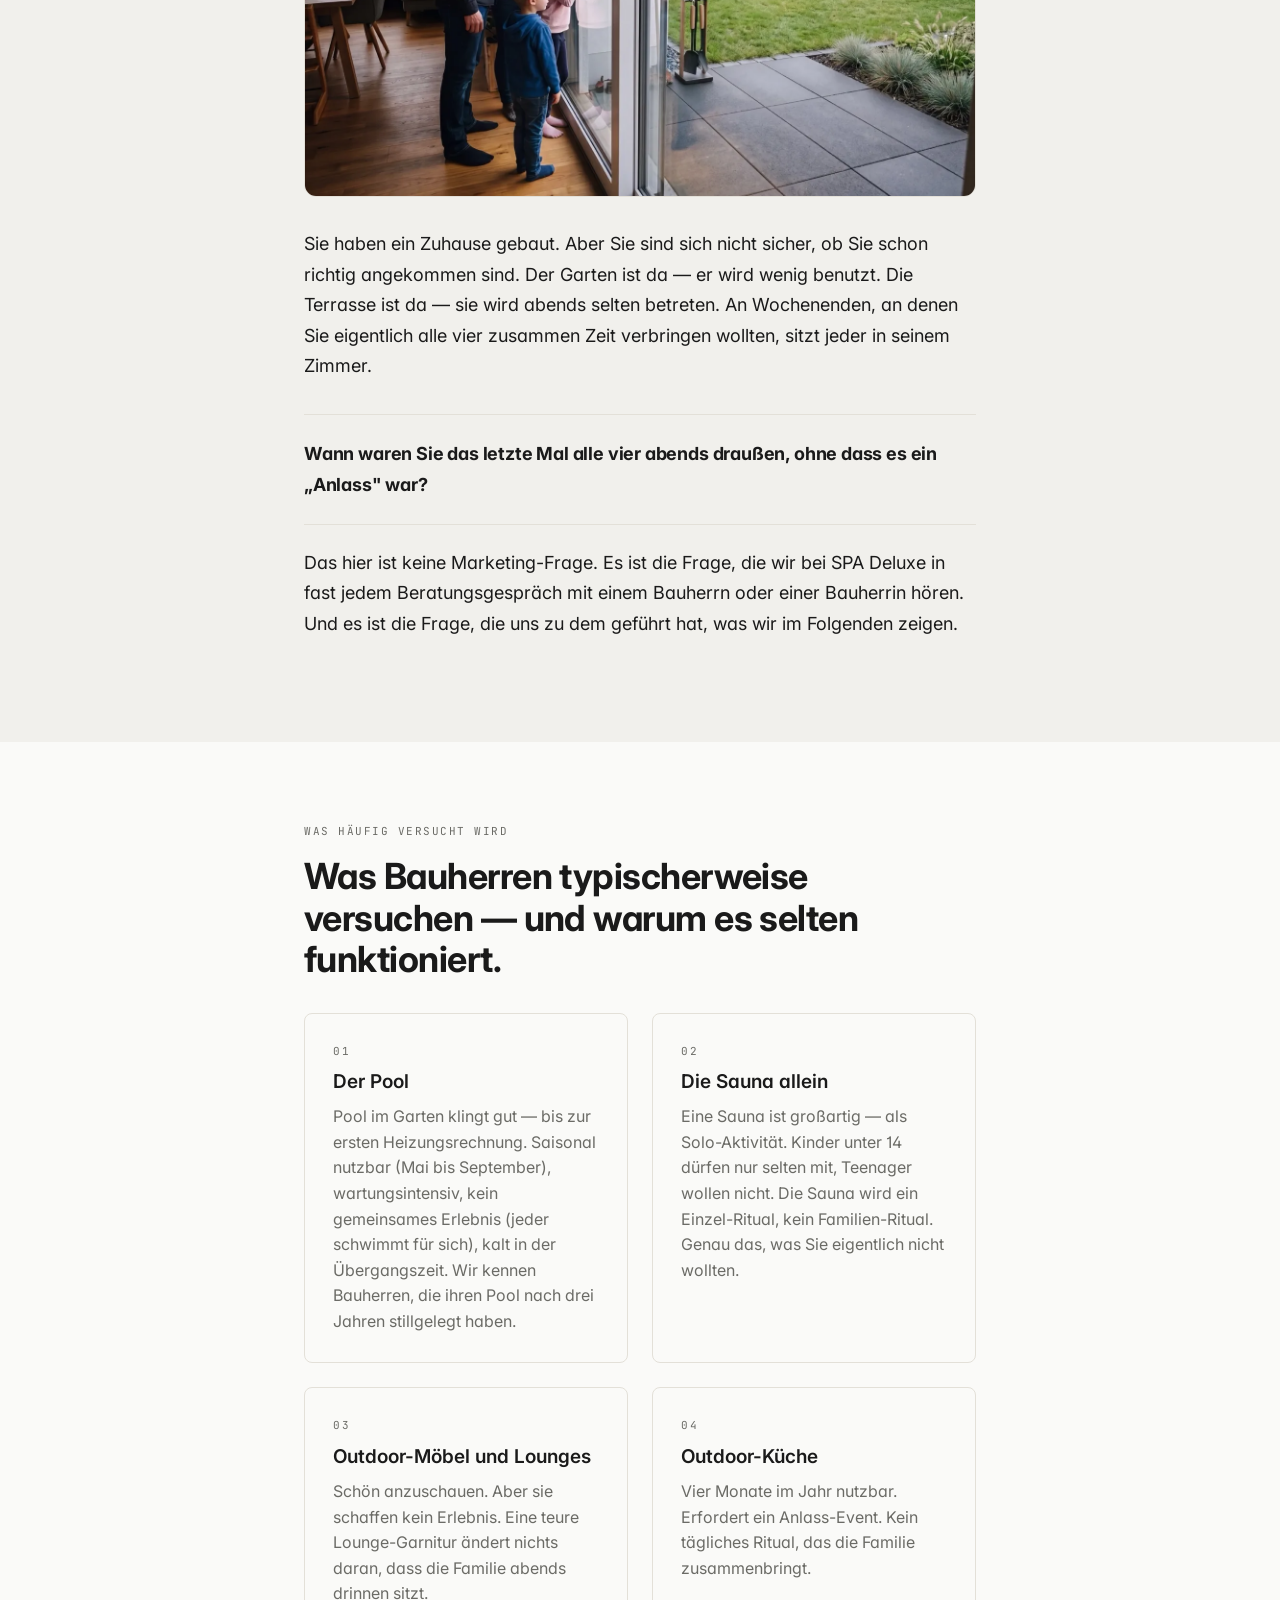
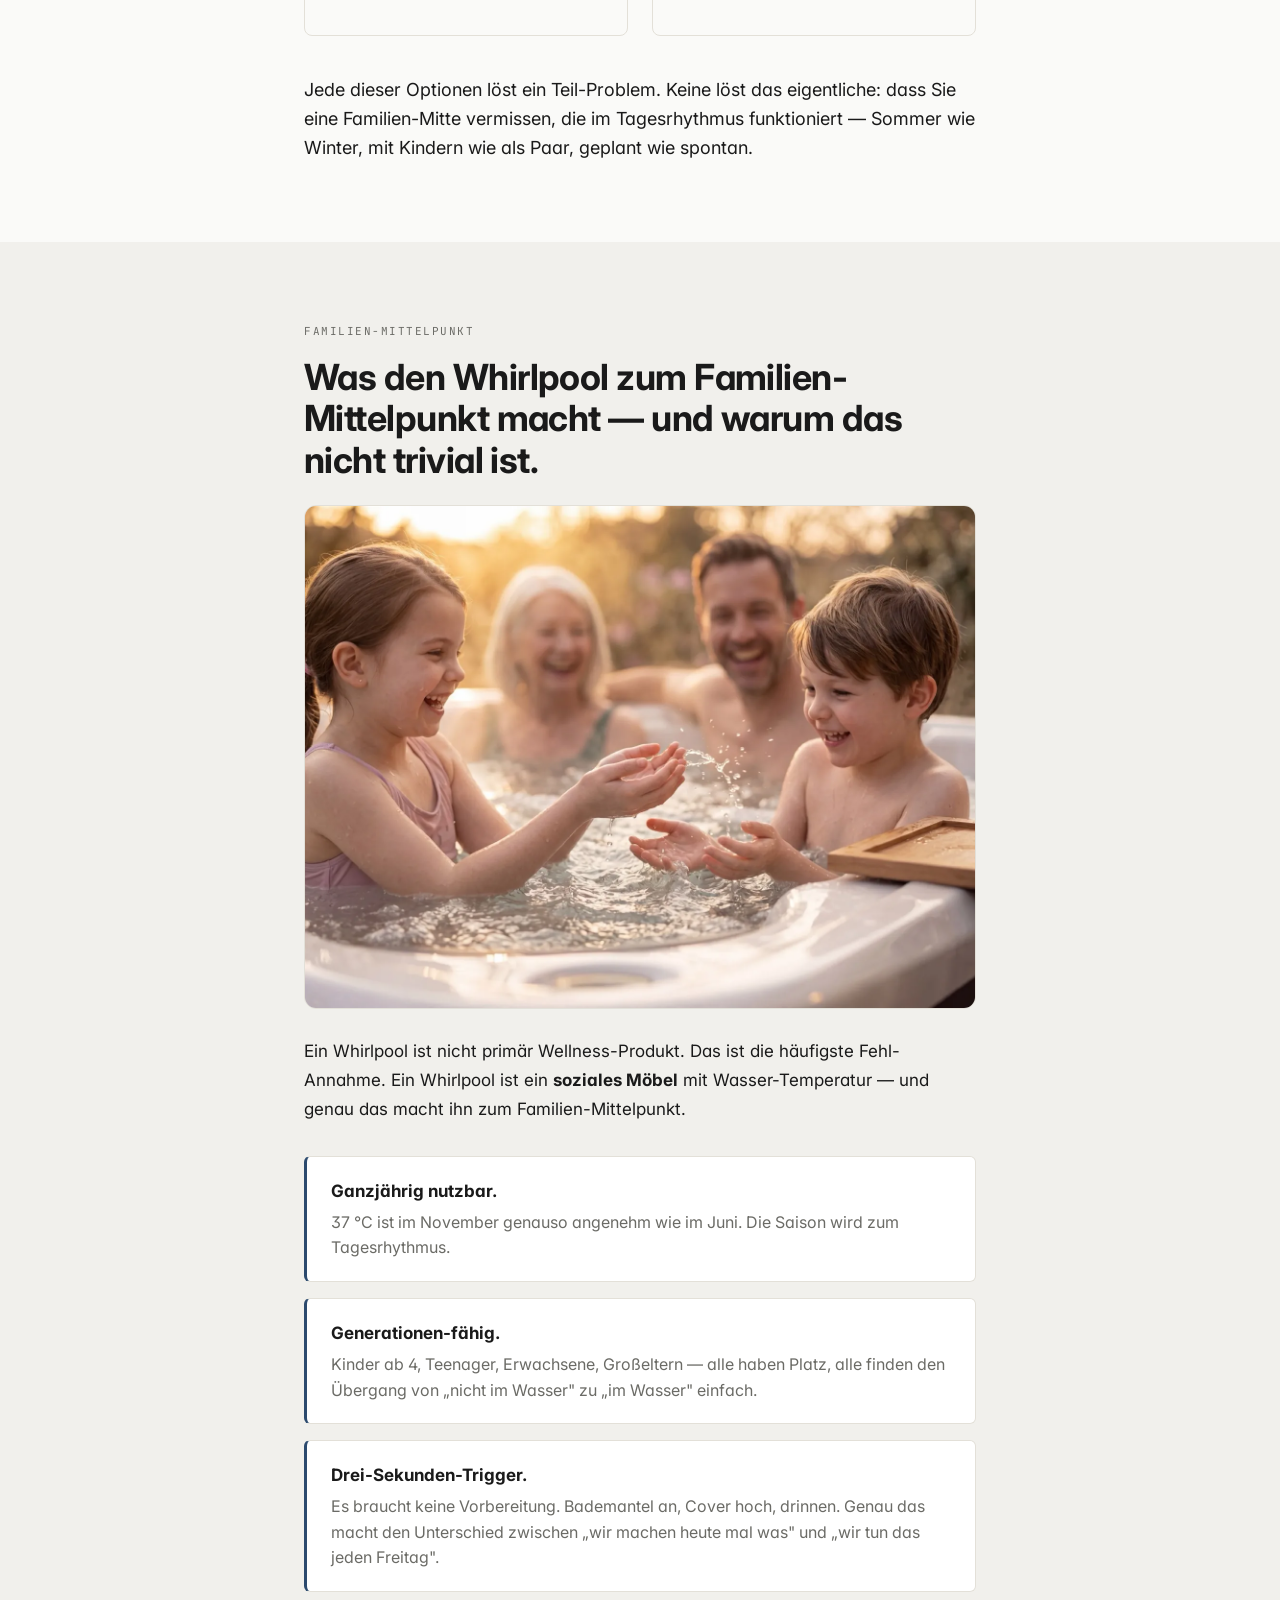
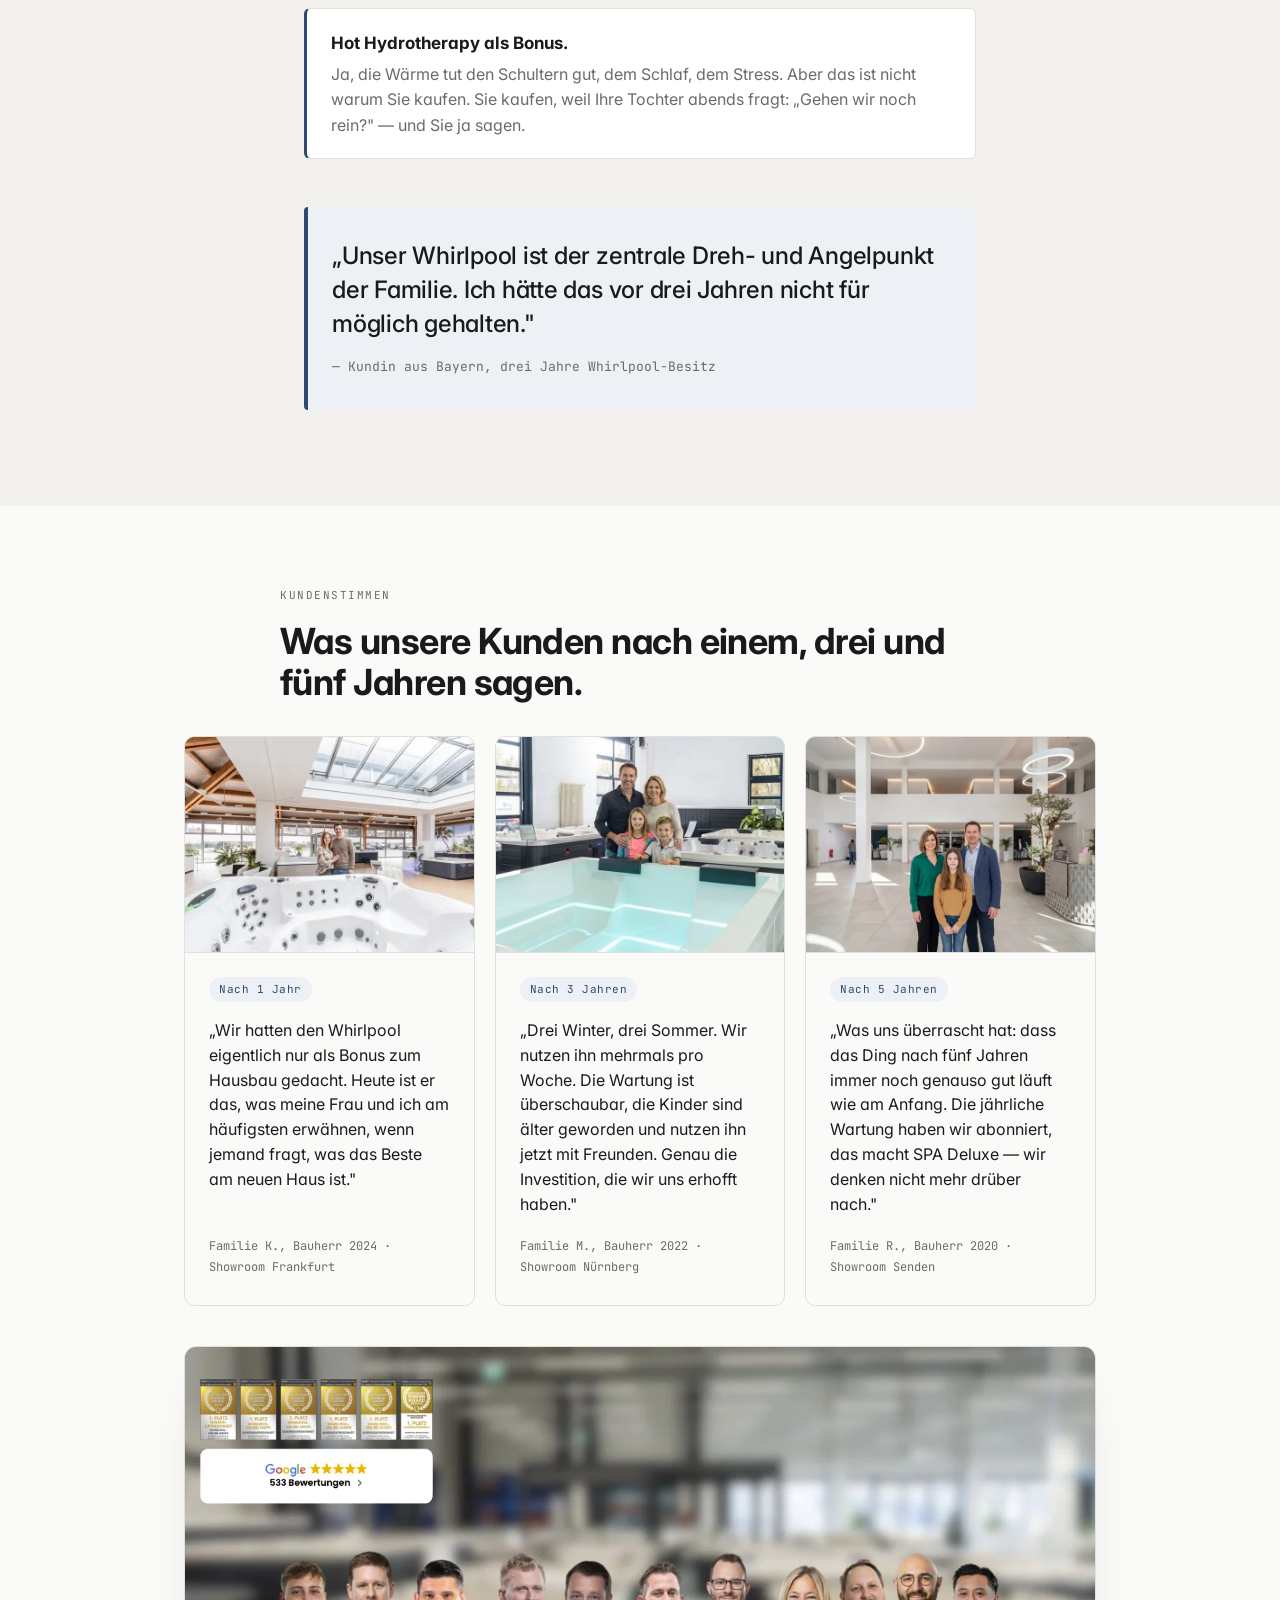
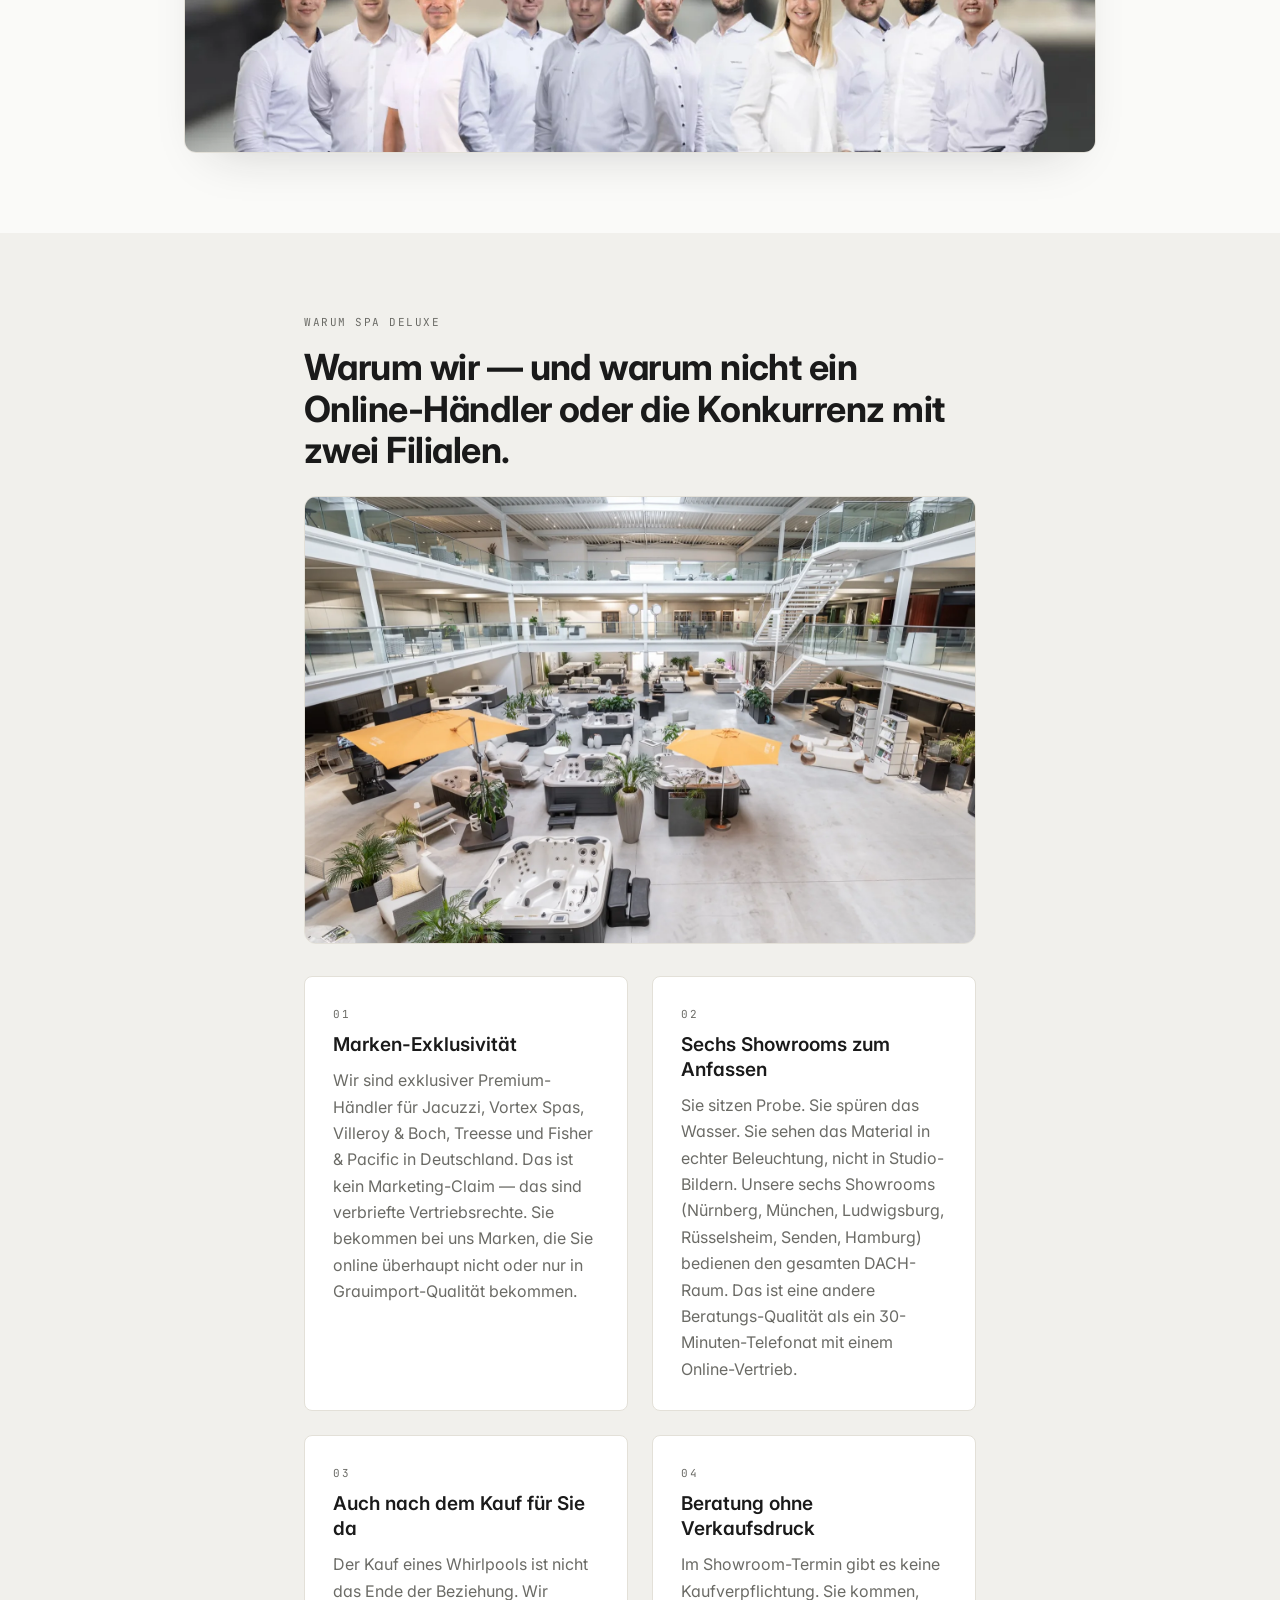
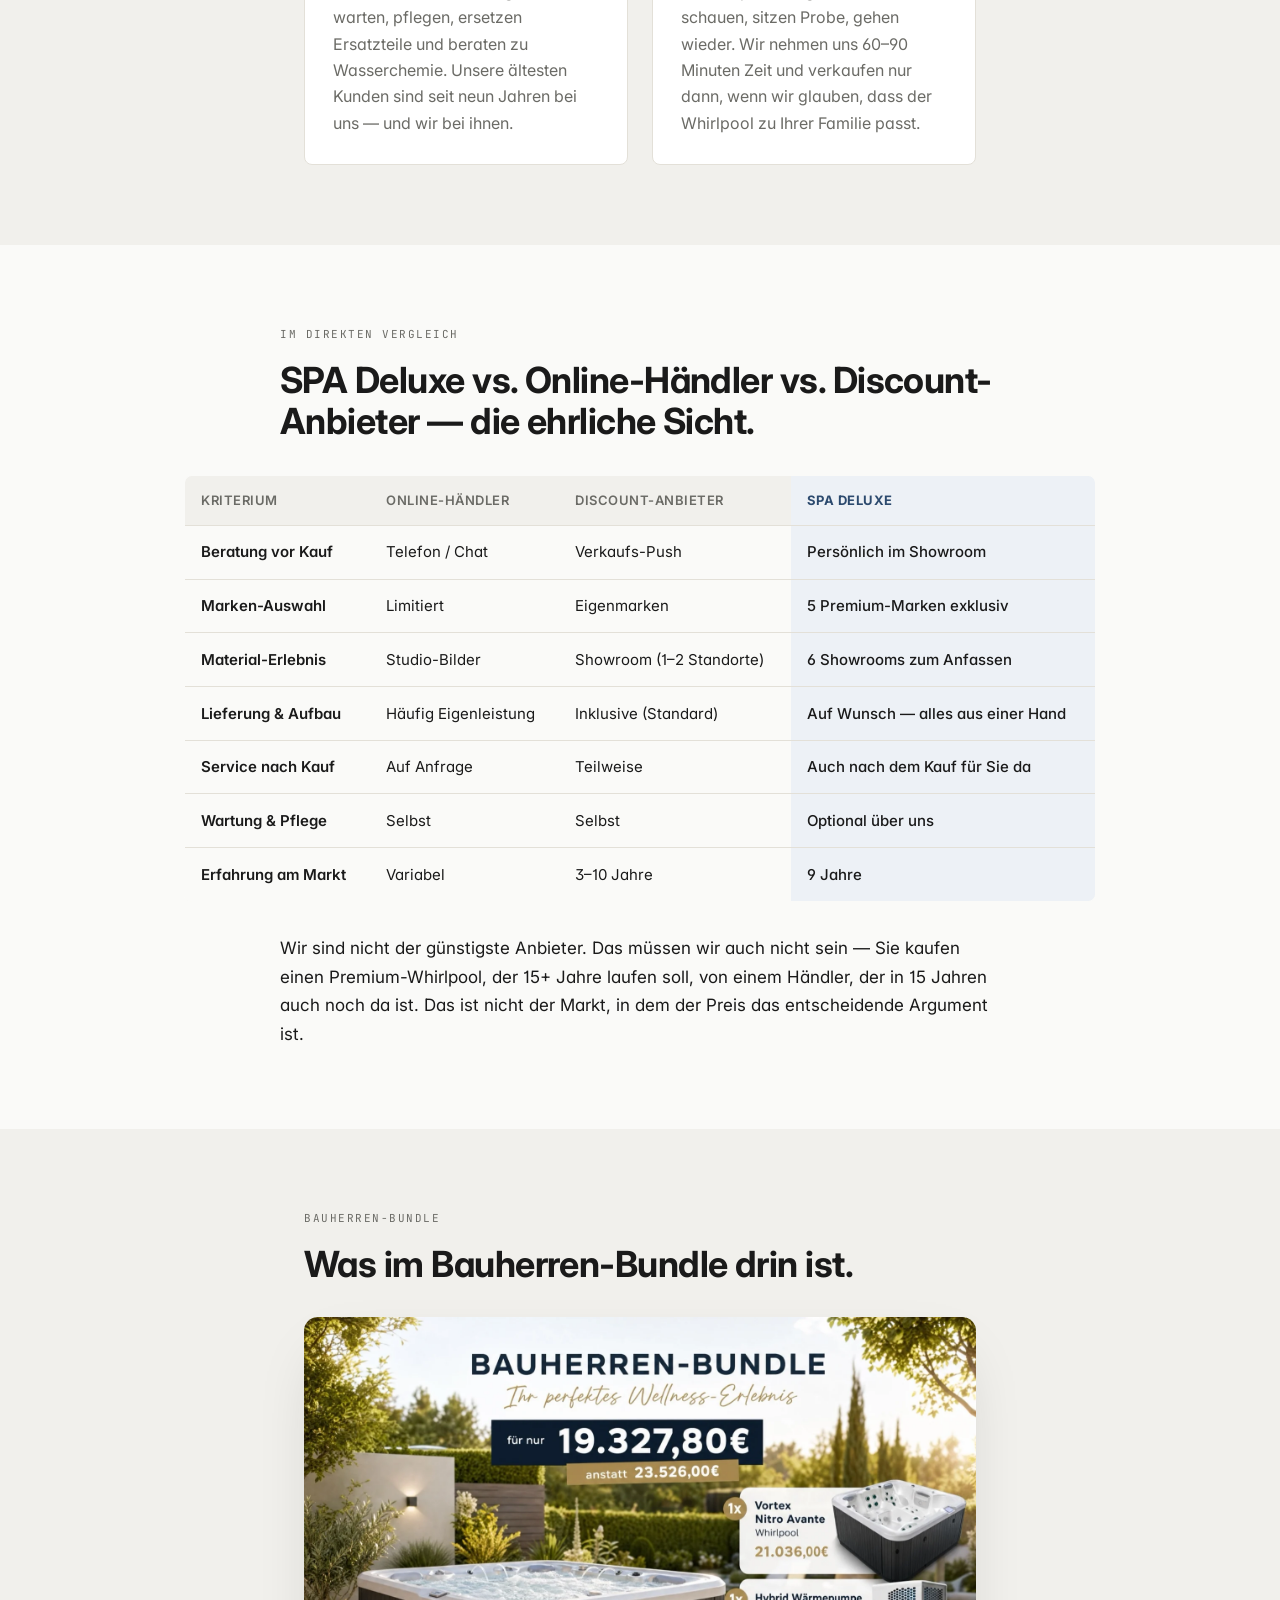
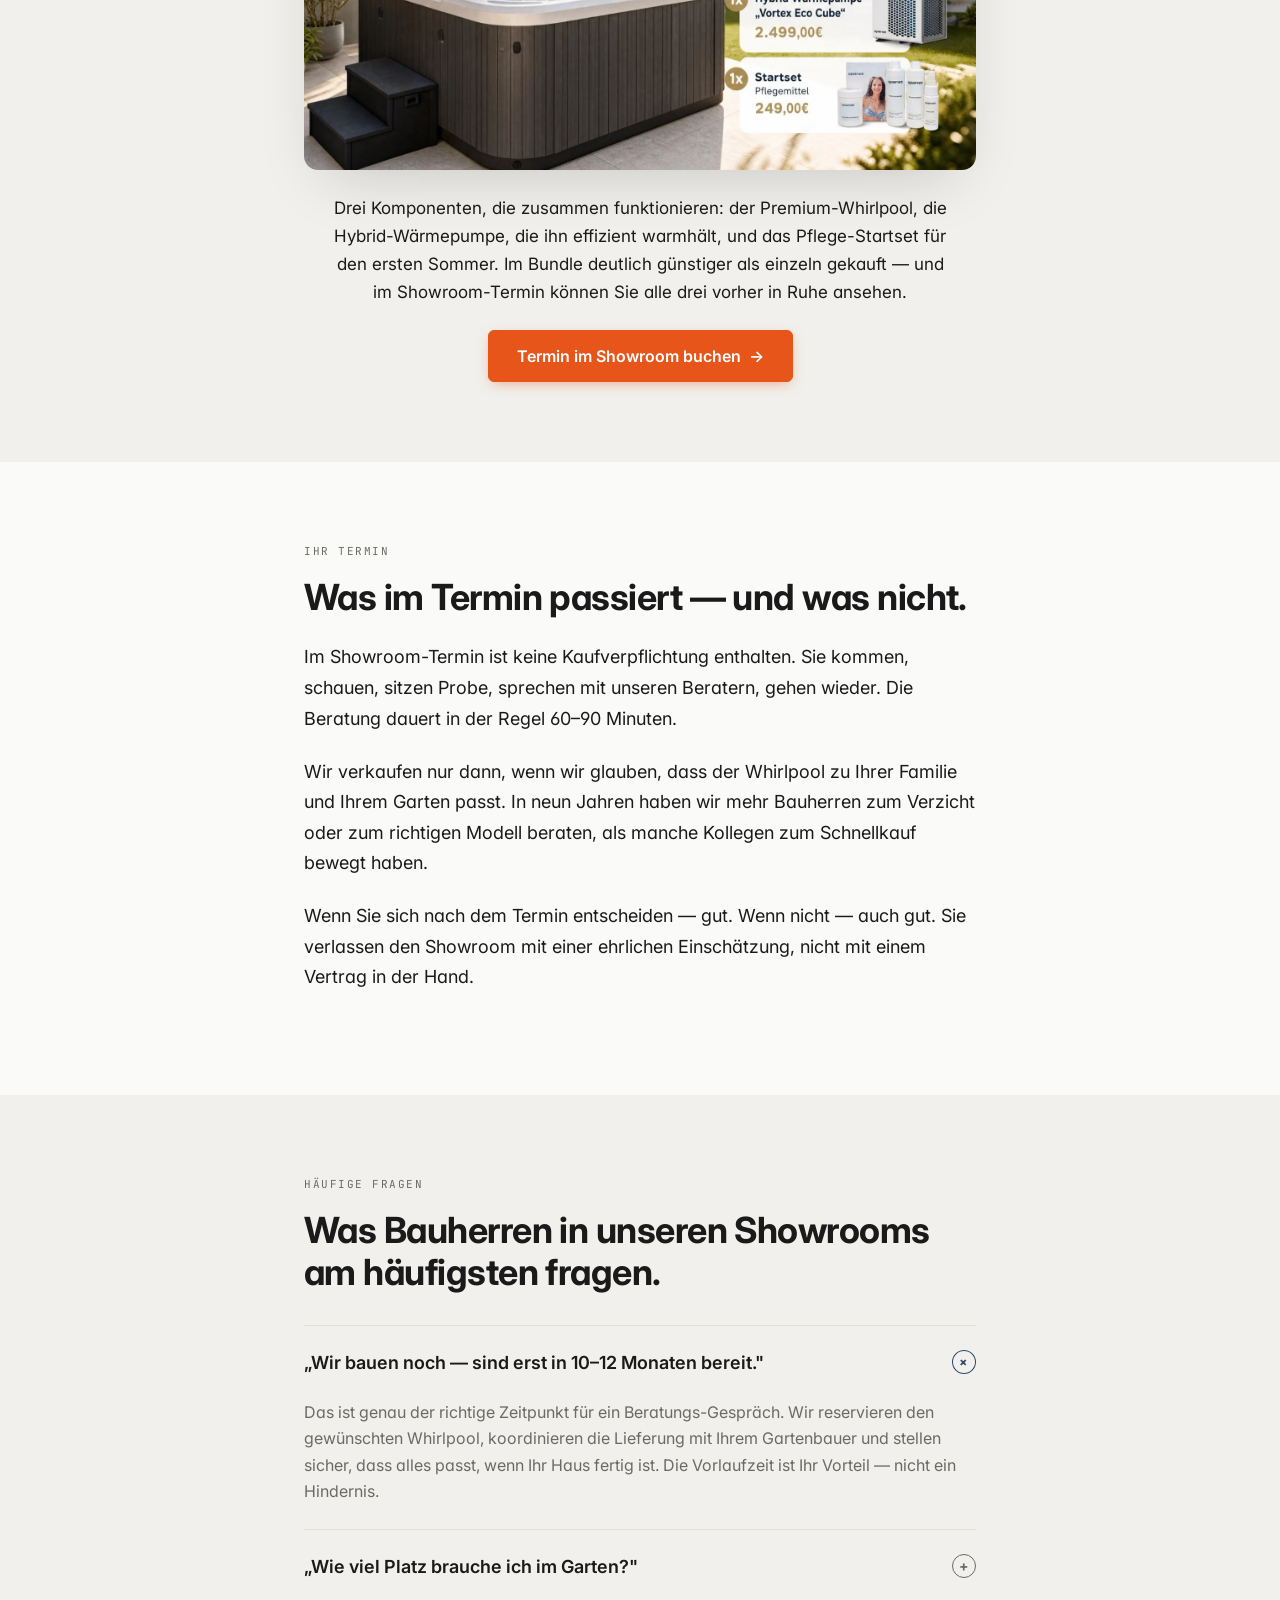
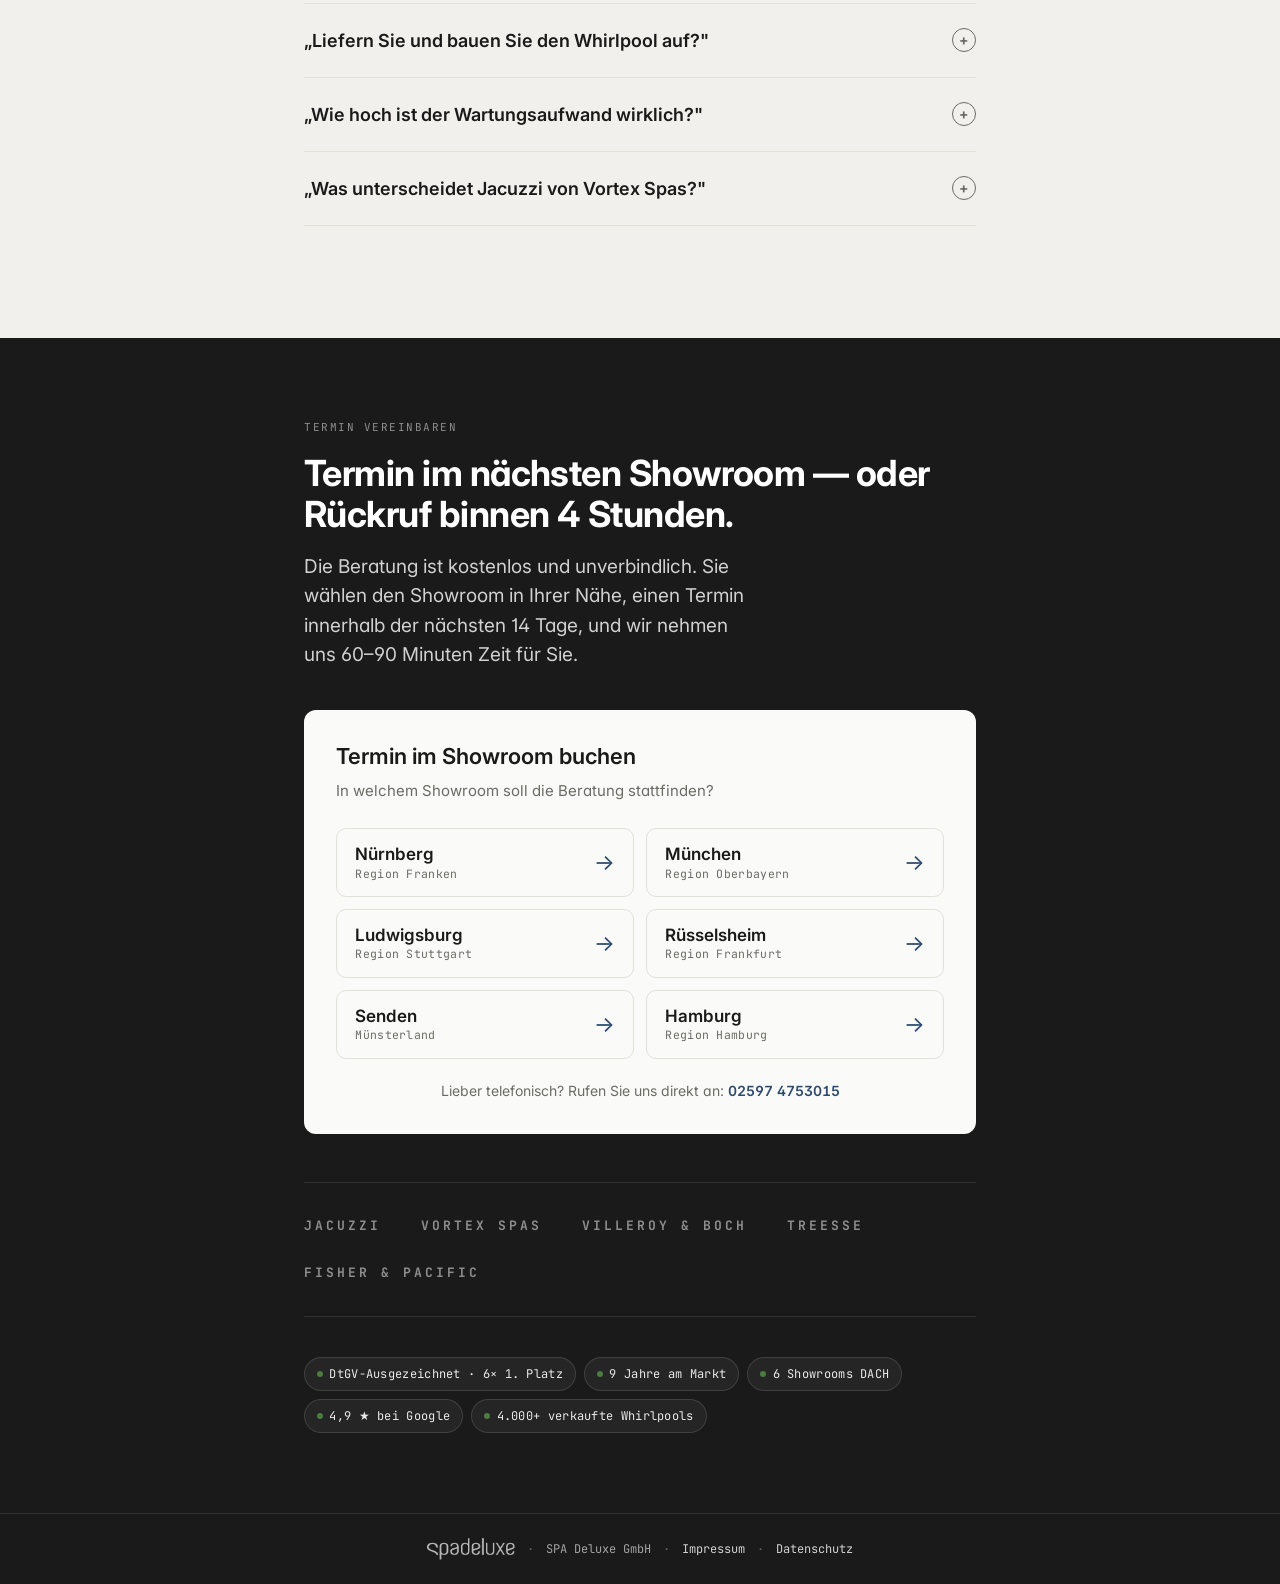
==== commit 83cc2d26: "Termin-Modal: Step-1-Hinweis prominenter + klarere Copy Der Sub-Text im Modal war als blasser 14px-S" ====
--- a/index.html
+++ b/index.html
@@ -873,7 +873,7 @@
     <div class="termin-modal-head">
       <p class="termin-modal-eyebrow" id="termin-modal-eyebrow">Showroom</p>
       <h3 class="termin-modal-title" id="termin-modal-title">Termin anfragen</h3>
-      <p class="termin-modal-sub" id="termin-modal-sub">Kurz Ihre Kontaktdaten — danach wählen Sie direkt Ihren Wunschtermin.</p>
+      <p class="termin-modal-sub" id="termin-modal-sub">Bitte tragen Sie zuerst Ihre Kontaktdaten ein. Danach wählen Sie Ihren Wunschtermin.</p>
     </div>
     <div class="termin-modal-body" id="termin-modal-body">
       <!-- HubSpot-Form-Embed wird hier per JS injiziert; nach Submit ersetzt durch Meeting-iframe -->
--- a/styles.css
+++ b/styles.css
@@ -1419,9 +1419,15 @@
   font-size: 22px;
 }
 .termin-modal-sub {
-  margin: 0;
-  font-size: 14px;
-  color: var(--color-stone);
+  margin: 0.5rem 0 0;
+  padding: 10px 14px;
+  background: var(--color-action-bg);
+  border-left: 3px solid var(--color-action);
+  border-radius: 4px;
+  font-size: 15px;
+  font-weight: 500;
+  line-height: 1.45;
+  color: var(--color-ink);
 }
 
 .termin-modal-body {
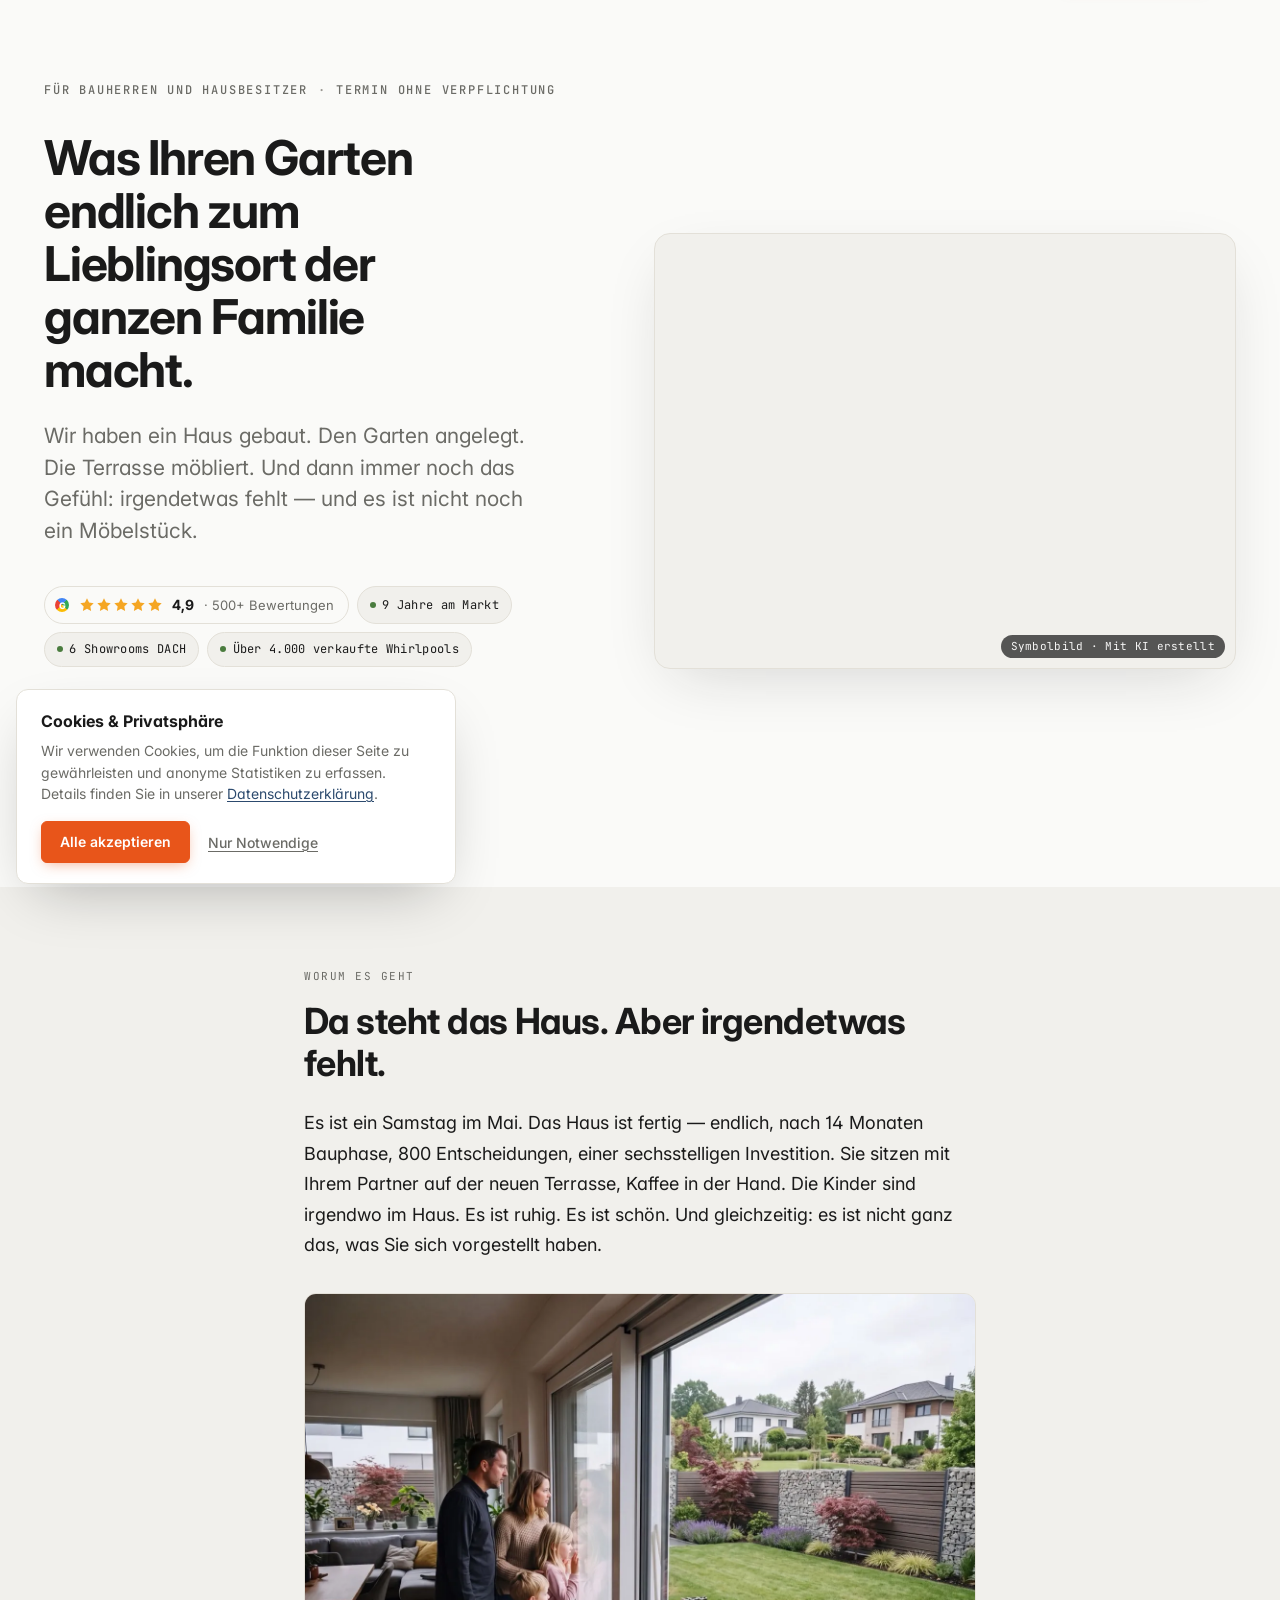
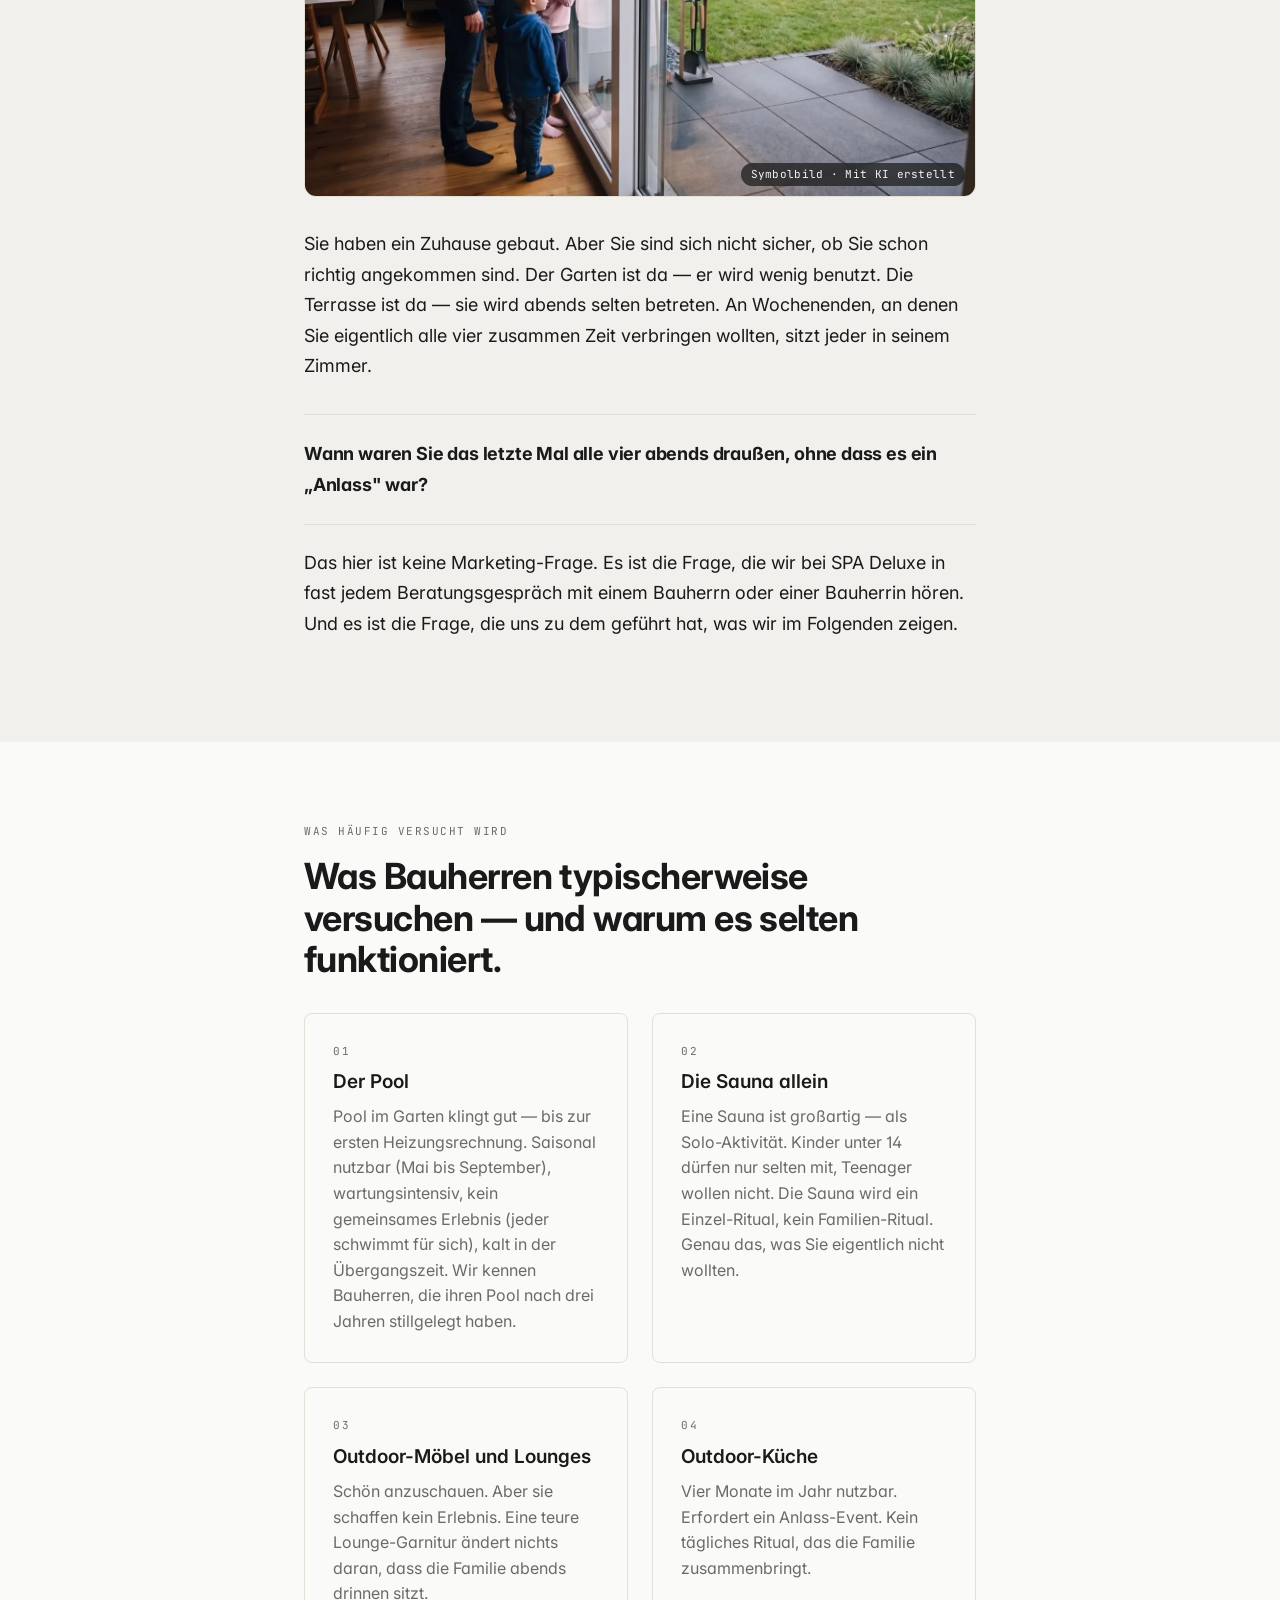
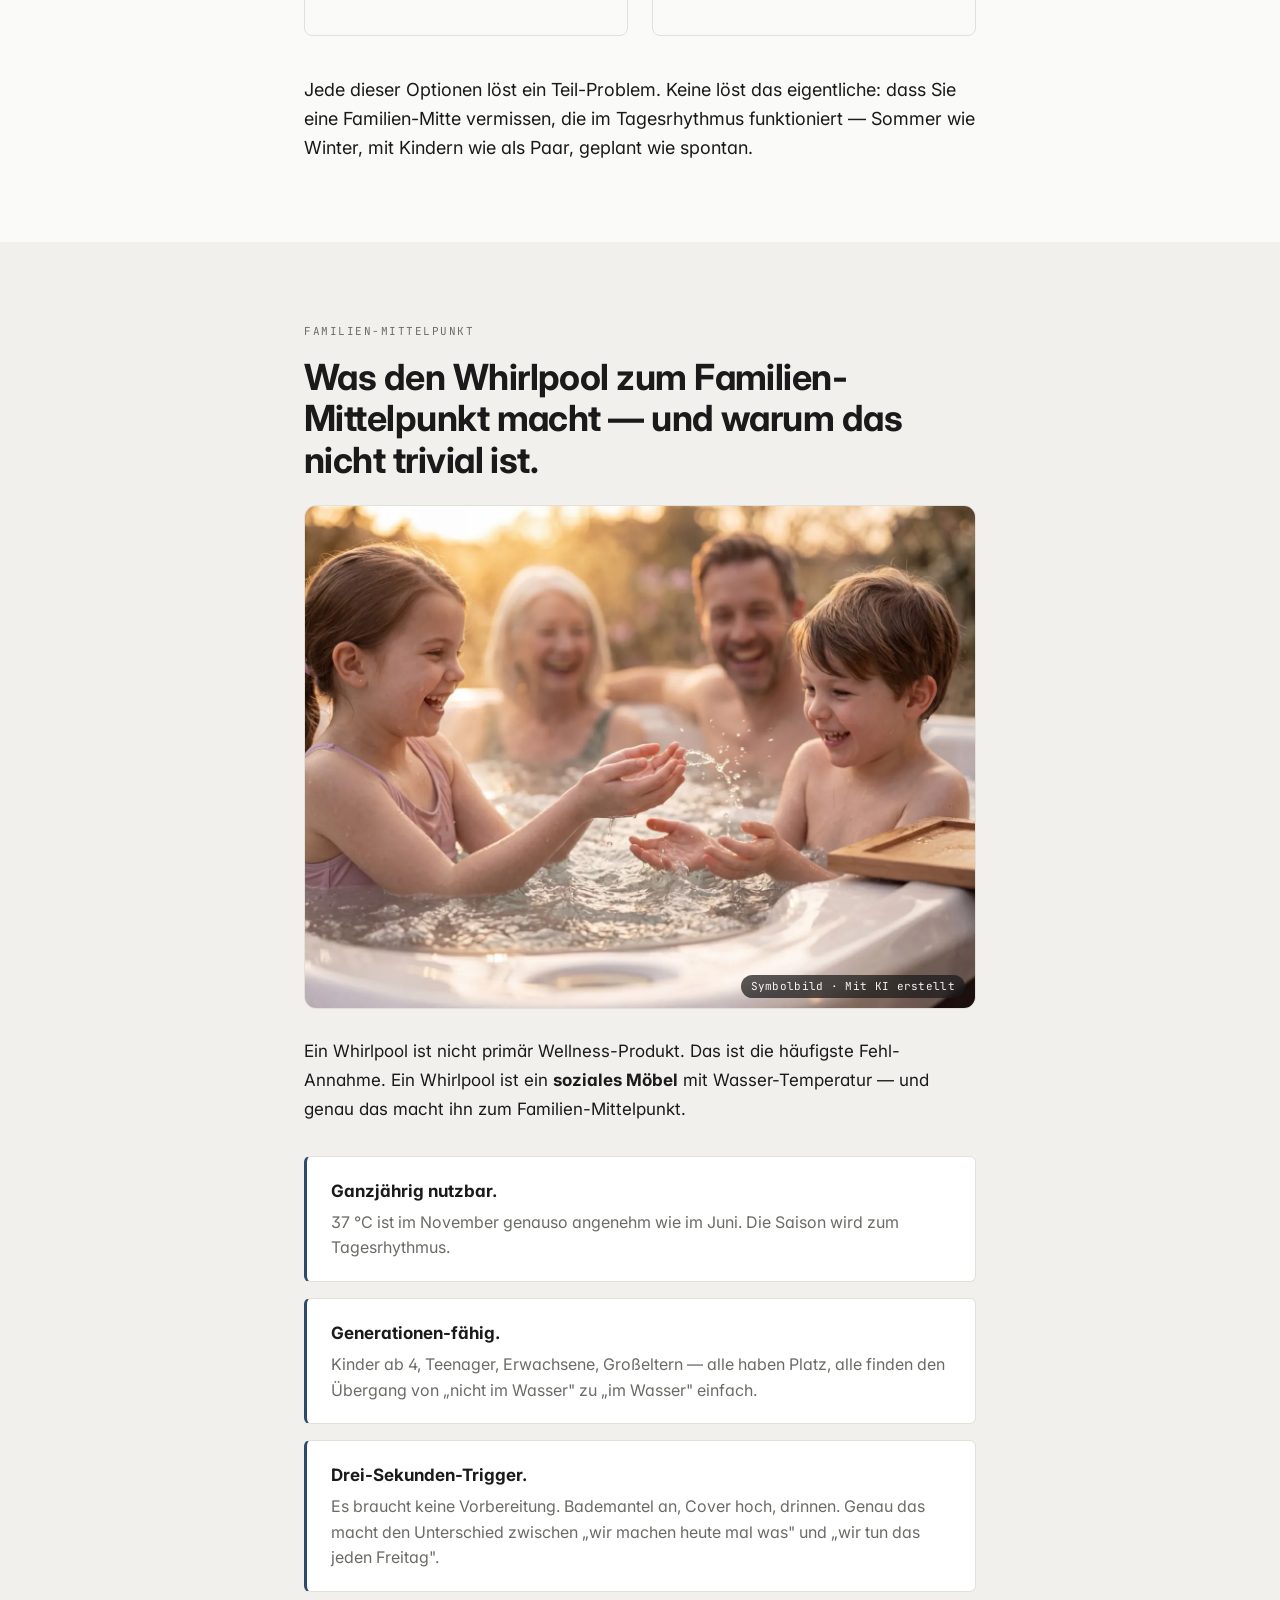
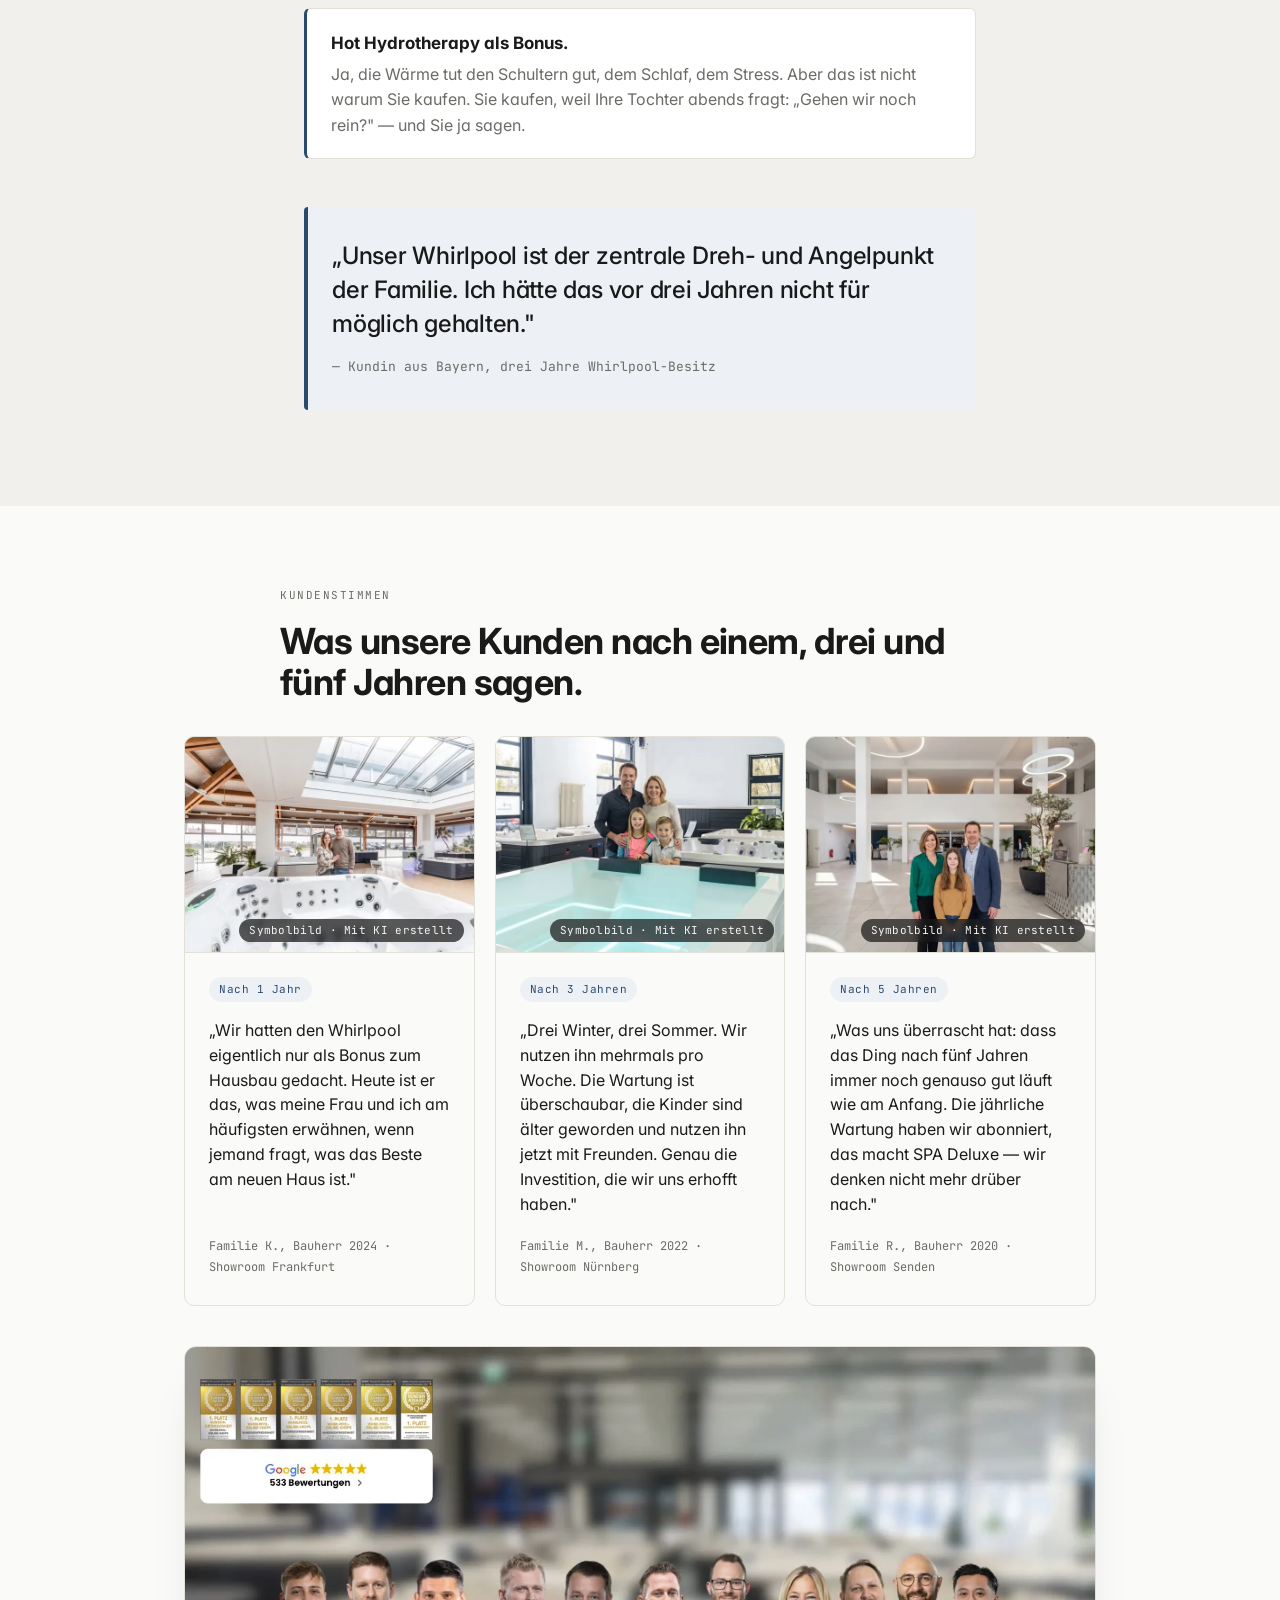
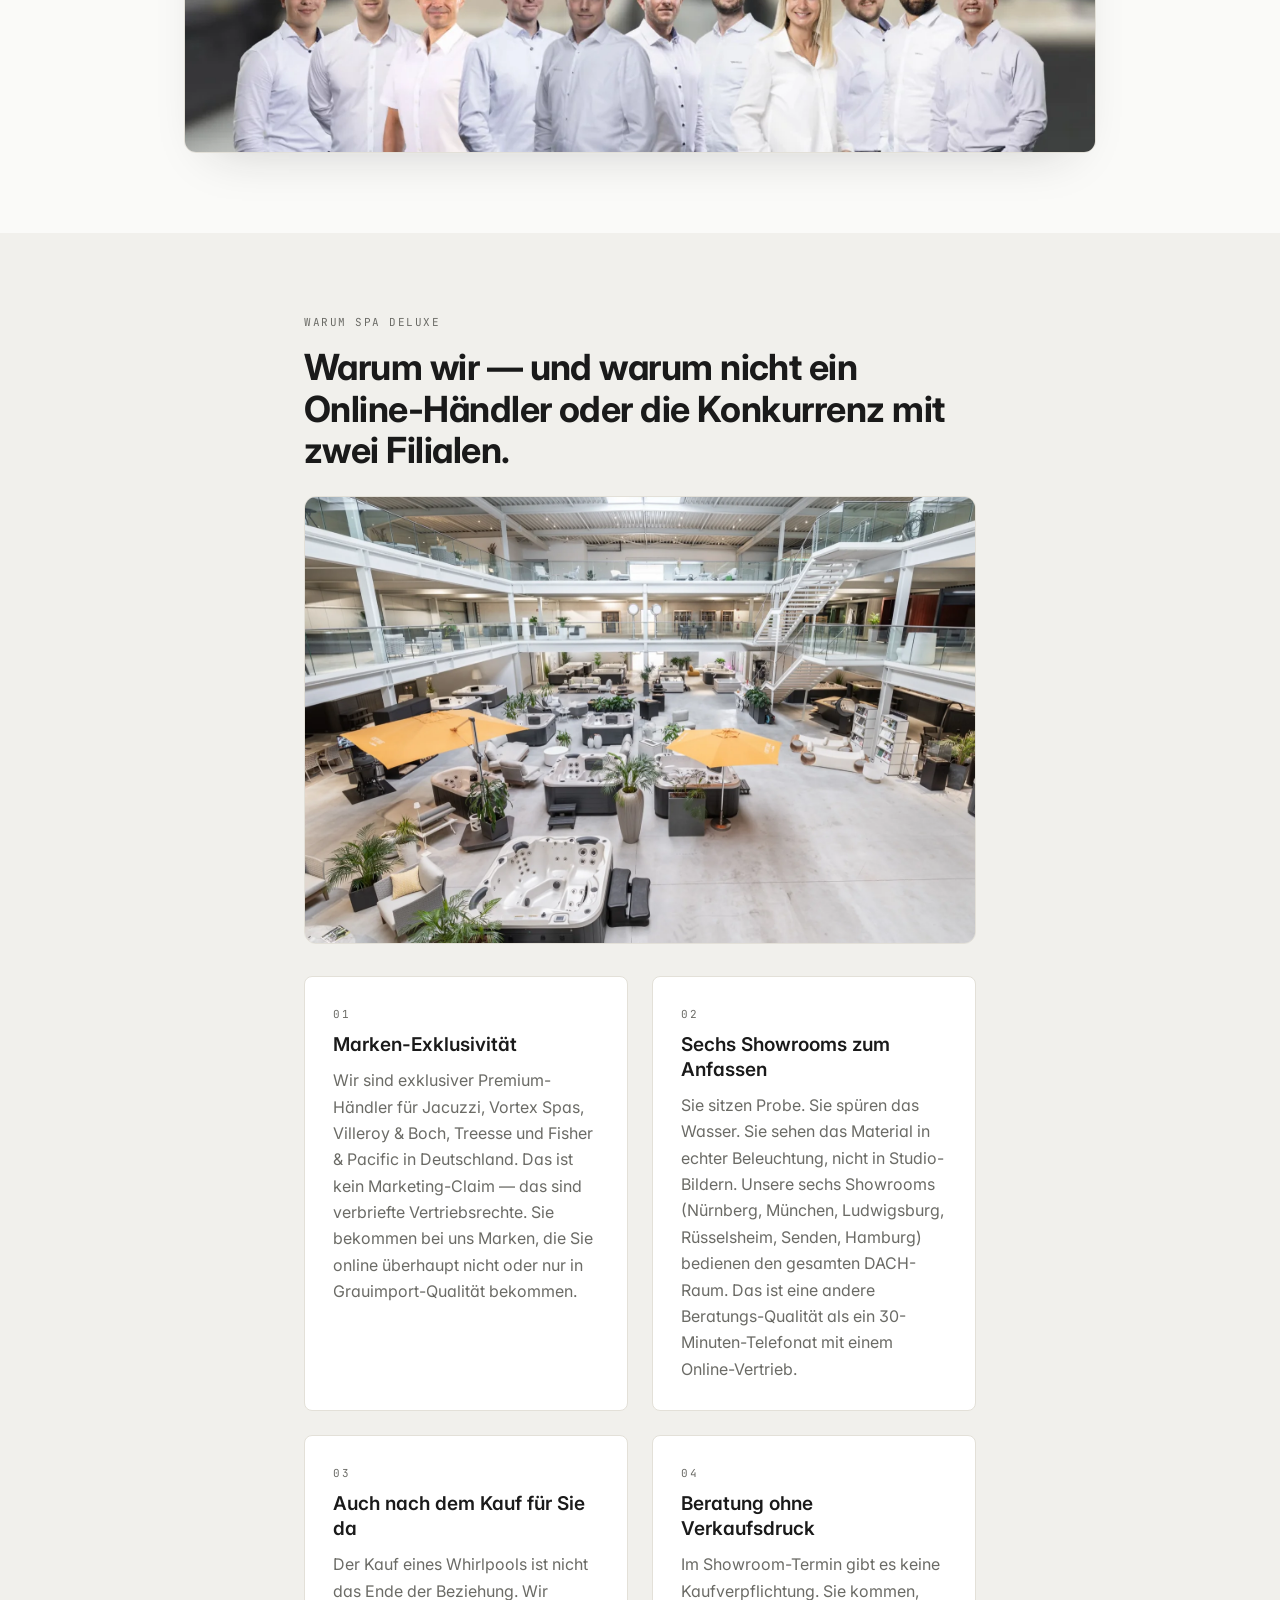
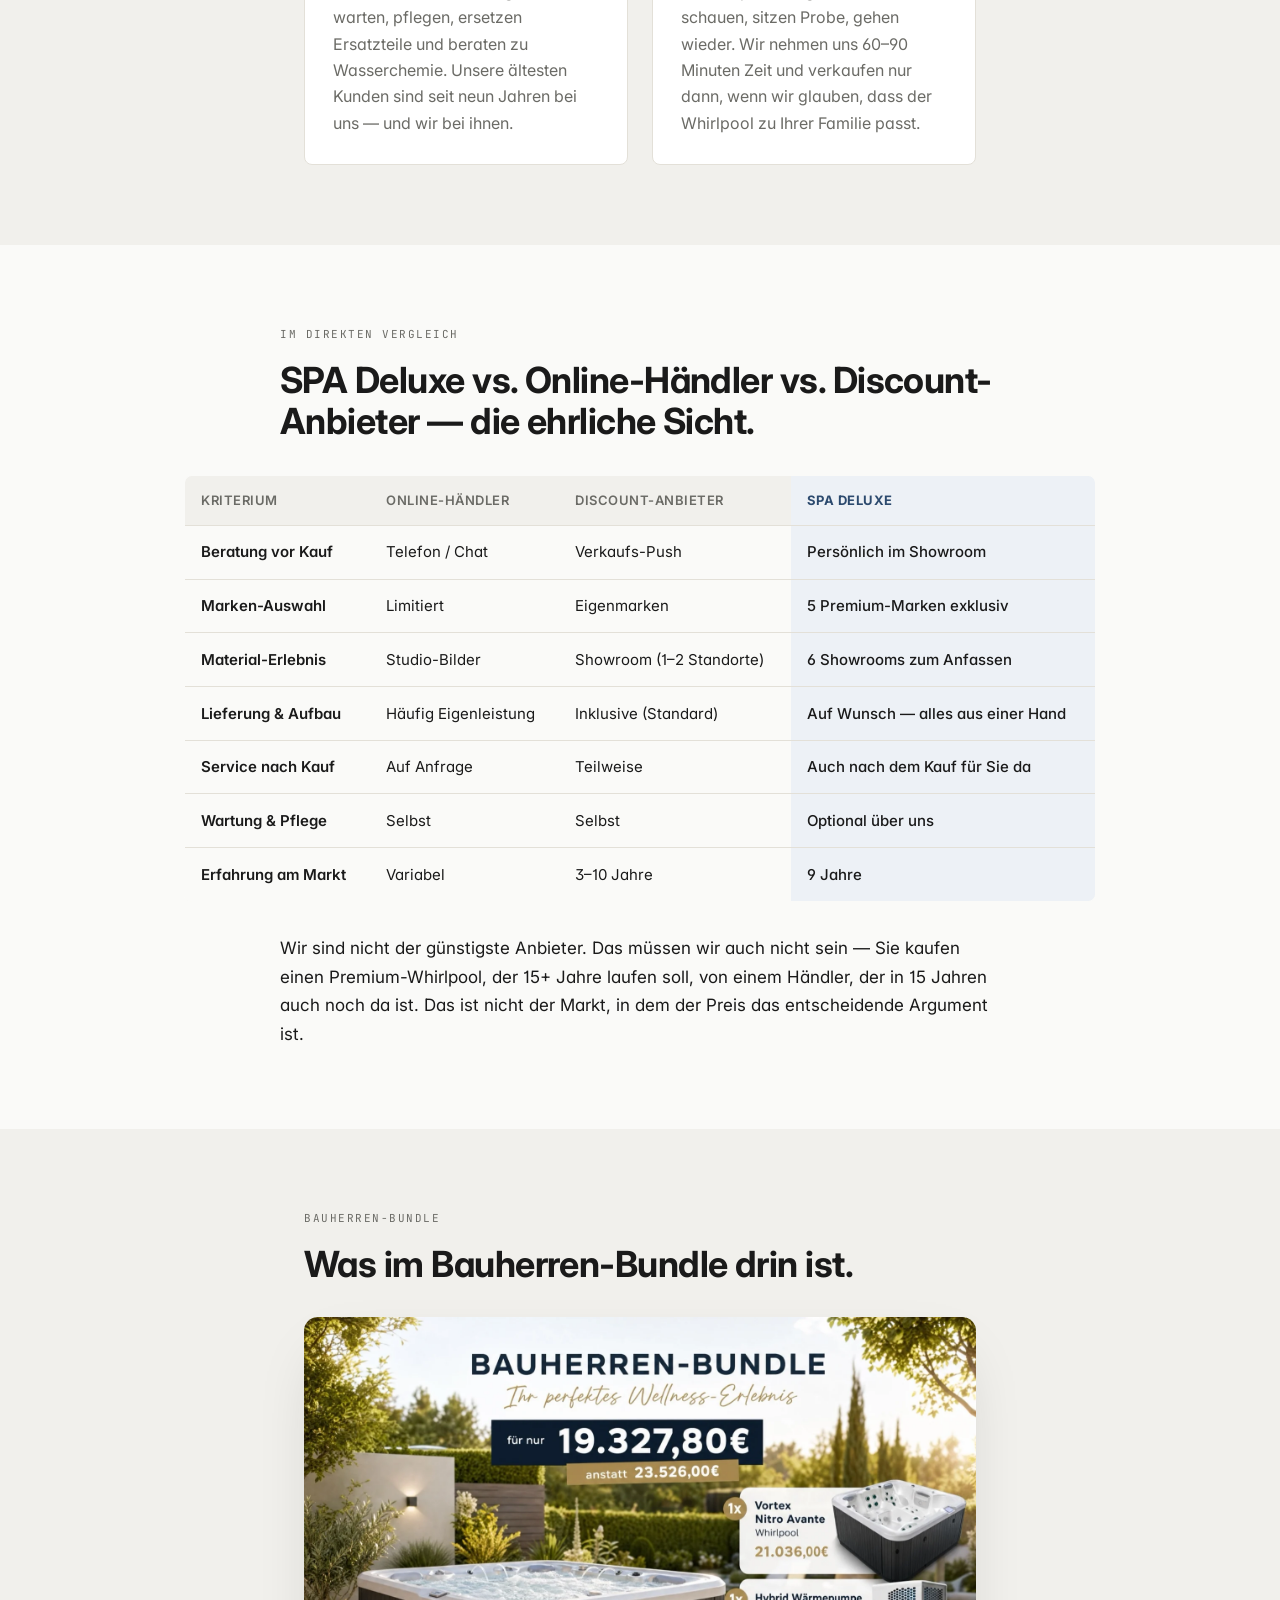
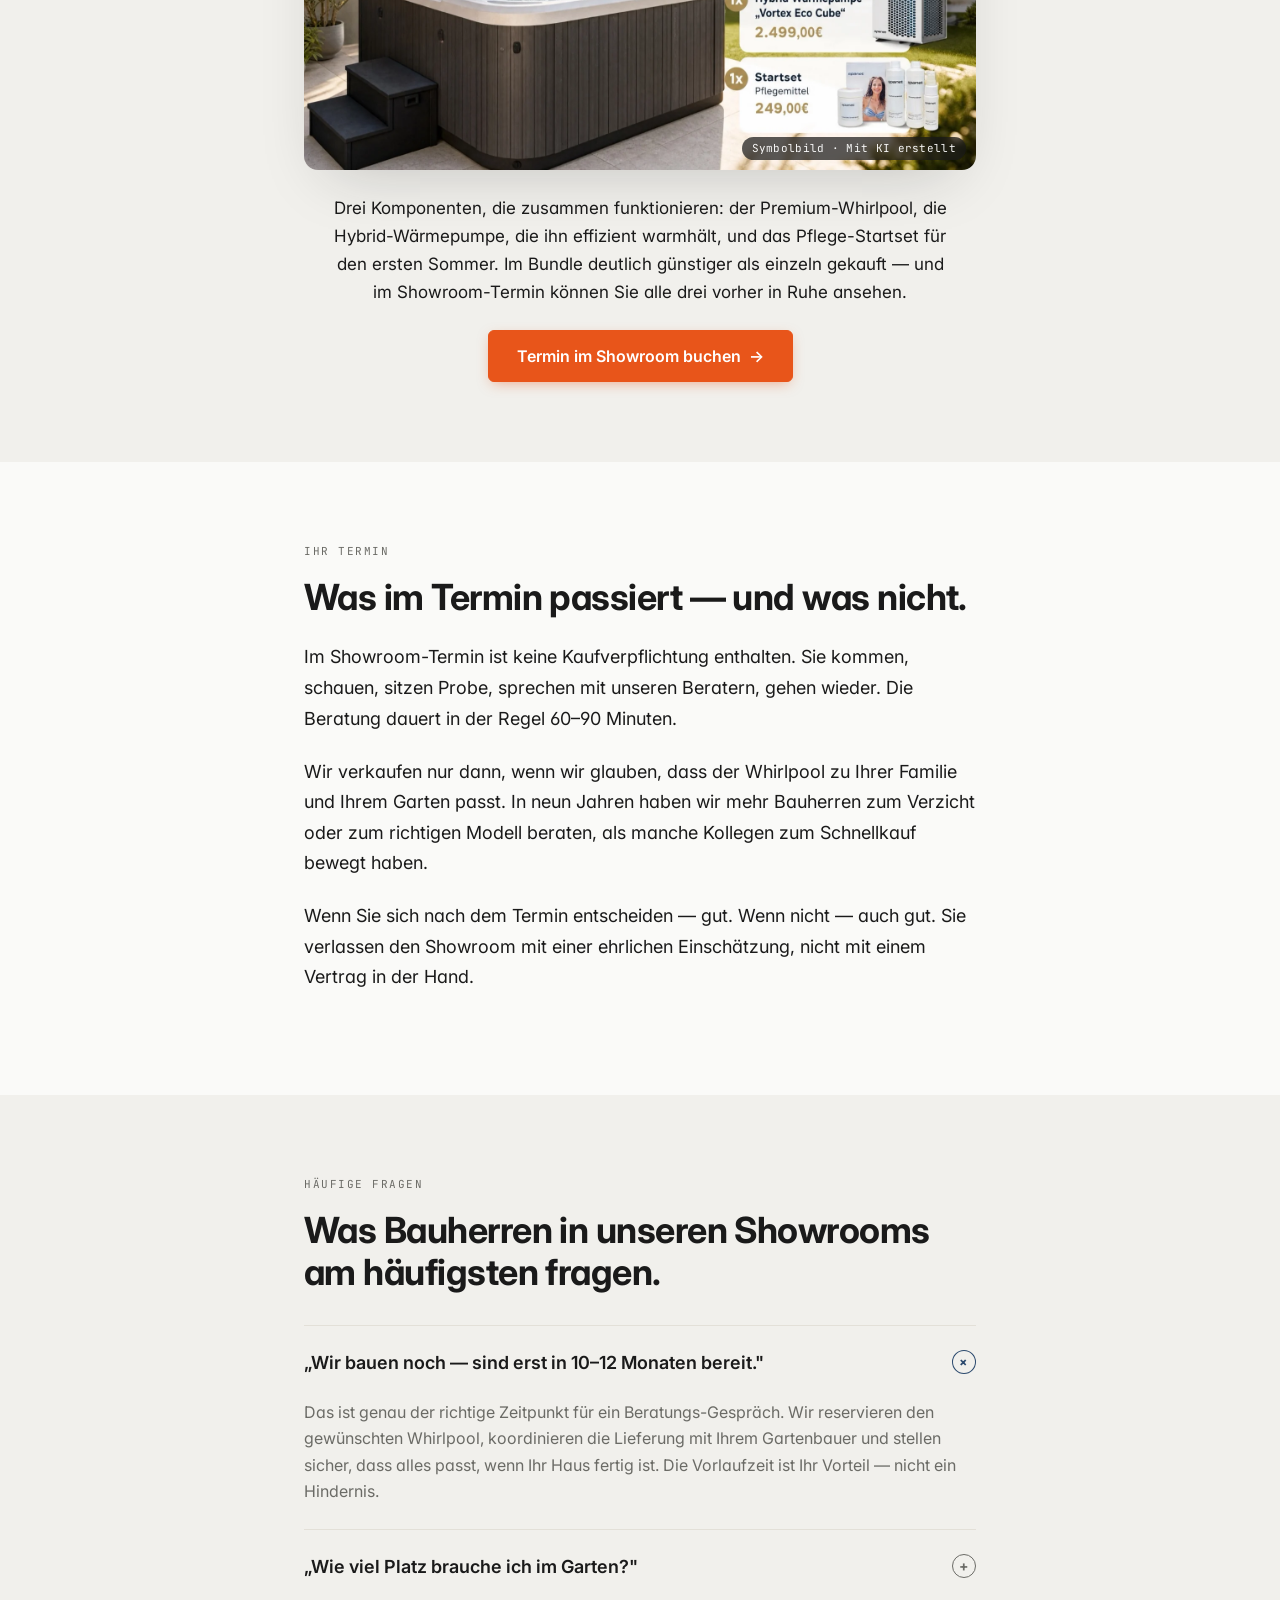
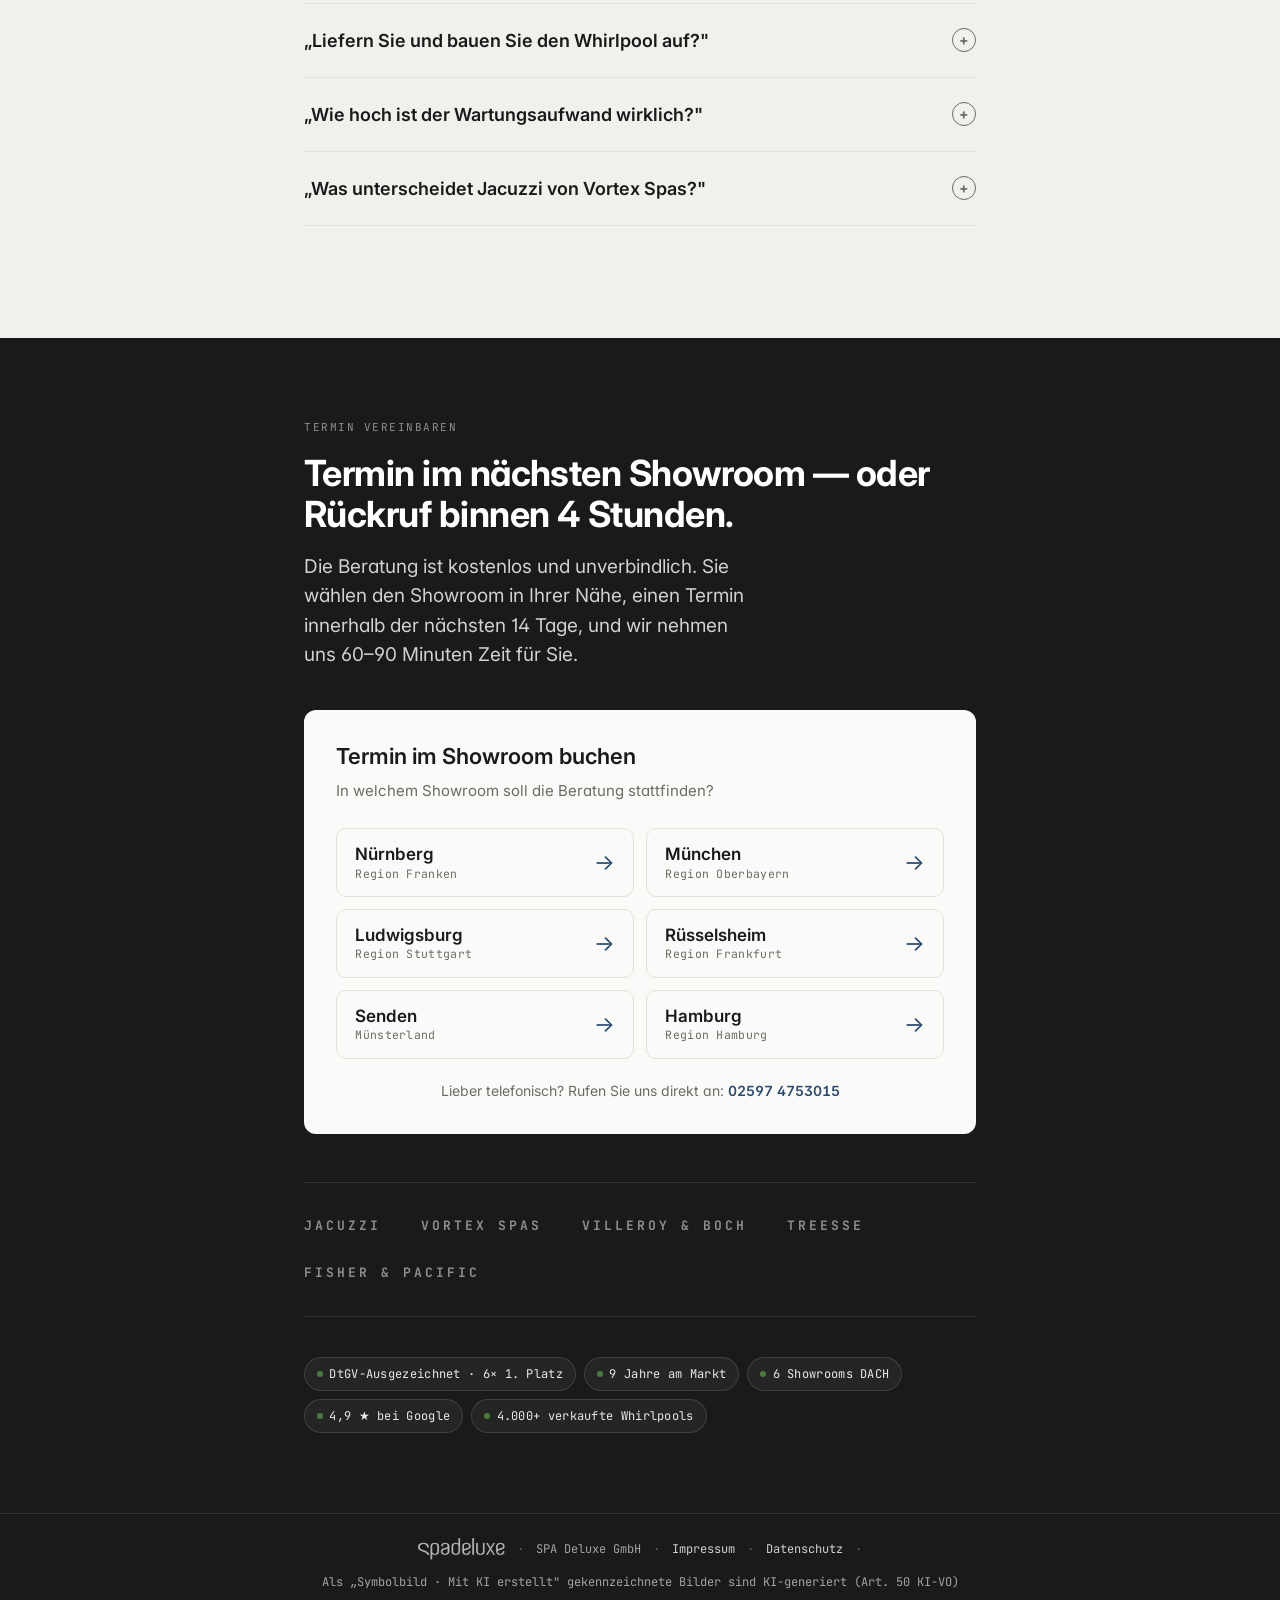
==== commit d4138b5f: "KI-Kennzeichnung nach Art. 50 Abs. 4 KI-VO: Badges auf allen 7 KI-Bildern - Sichtbares Label 'Symbol" ====
--- a/index.html
+++ b/index.html
@@ -122,8 +122,9 @@
             <source media="(max-width: 767px)" type="image/webp" srcset="assets/hero-mobile.webp" />
             <source media="(max-width: 767px)" type="image/jpeg" srcset="assets/hero-mobile.jpg" />
             <source type="image/webp" srcset="assets/hero.webp" />
-            <img src="assets/hero.jpg" alt="Paar im Whirlpool bei Sonnenuntergang, Kerzen am Rand" width="1600" height="1195" loading="eager" decoding="async" fetchpriority="high" />
+            <img src="assets/hero.jpg" alt="Paar im Whirlpool bei Sonnenuntergang, Kerzen am Rand (Symbolbild, mit KI erstellt)" width="1600" height="1195" loading="eager" decoding="async" fetchpriority="high" />
           </picture>
+          <span class="ai-label" aria-hidden="true">Symbolbild · Mit KI erstellt</span>
         </div>
       </div>
     </div>
@@ -155,8 +156,9 @@
             <source media="(max-width: 767px)" type="image/webp" srcset="assets/pain-family-mobile.webp" />
             <source media="(max-width: 767px)" type="image/jpeg" srcset="assets/pain-family-mobile.jpg" />
             <source type="image/webp" srcset="assets/pain-family.webp" />
-            <img src="assets/pain-family.jpg" alt="Familie schaut durch die Glastür auf den fertigen, aber leeren Garten" width="1400" height="1045" loading="lazy" decoding="async" />
+            <img src="assets/pain-family.jpg" alt="Familie schaut durch die Glastür auf den fertigen, aber leeren Garten (Symbolbild, mit KI erstellt)" width="1400" height="1045" loading="lazy" decoding="async" />
           </picture>
+          <span class="ai-label" aria-hidden="true">Symbolbild · Mit KI erstellt</span>
         </div>
       </div>
 
@@ -259,8 +261,9 @@
           <source media="(max-width: 767px)" type="image/webp" srcset="assets/mechanism-family-mobile.webp" />
           <source media="(max-width: 767px)" type="image/jpeg" srcset="assets/mechanism-family-mobile.jpg" />
           <source type="image/webp" srcset="assets/mechanism-family.webp" />
-          <img src="assets/mechanism-family.jpg" alt="Drei Generationen im Whirlpool: Großmutter, Vater und zwei Kinder spielen lachend mit Wasser bei Sonnenuntergang" width="1400" height="1045" loading="lazy" decoding="async" />
+          <img src="assets/mechanism-family.jpg" alt="Drei Generationen im Whirlpool: Großmutter, Vater und zwei Kinder spielen lachend mit Wasser bei Sonnenuntergang (Symbolbild, mit KI erstellt)" width="1400" height="1045" loading="lazy" decoding="async" />
         </picture>
+        <span class="ai-label" aria-hidden="true">Symbolbild · Mit KI erstellt</span>
       </div>
     </div>
 
@@ -313,11 +316,12 @@
 
     <div class="proof-grid">
       <article class="proof-card">
-        <div class="proof-photo" aria-hidden="true">
+        <div class="proof-photo">
           <picture>
             <source type="image/webp" srcset="assets/proof-1.webp" />
-            <img src="assets/proof-1.jpg" alt="" loading="lazy" decoding="async" draggable="false" />
+            <img src="assets/proof-1.jpg" alt="Symbolbild: Paar im Whirlpool-Showroom (mit KI erstellt)" loading="lazy" decoding="async" draggable="false" />
           </picture>
+          <span class="ai-label" aria-hidden="true">Symbolbild · Mit KI erstellt</span>
         </div>
         <div class="proof-body">
           <span class="age">Nach 1 Jahr</span>
@@ -331,11 +335,12 @@
       </article>
 
       <article class="proof-card">
-        <div class="proof-photo" aria-hidden="true">
+        <div class="proof-photo">
           <picture>
             <source type="image/webp" srcset="assets/proof-2.webp" />
-            <img src="assets/proof-2.jpg" alt="" loading="lazy" decoding="async" draggable="false" />
+            <img src="assets/proof-2.jpg" alt="Symbolbild: Familie mit zwei Kindern im Whirlpool-Showroom (mit KI erstellt)" loading="lazy" decoding="async" draggable="false" />
           </picture>
+          <span class="ai-label" aria-hidden="true">Symbolbild · Mit KI erstellt</span>
         </div>
         <div class="proof-body">
           <span class="age">Nach 3 Jahren</span>
@@ -350,11 +355,12 @@
       </article>
 
       <article class="proof-card">
-        <div class="proof-photo" aria-hidden="true">
+        <div class="proof-photo">
           <picture>
             <source type="image/webp" srcset="assets/proof-3.webp" />
-            <img src="assets/proof-3.jpg" alt="" loading="lazy" decoding="async" draggable="false" />
+            <img src="assets/proof-3.jpg" alt="Symbolbild: Familie in der Showroom-Halle (mit KI erstellt)" loading="lazy" decoding="async" draggable="false" />
           </picture>
+          <span class="ai-label" aria-hidden="true">Symbolbild · Mit KI erstellt</span>
         </div>
         <div class="proof-body">
           <span class="age">Nach 5 Jahren</span>
@@ -584,8 +590,9 @@
         <source media="(max-width: 767px)" type="image/webp" srcset="assets/offer-bundle-mobile.webp" />
         <source media="(max-width: 767px)" type="image/jpeg" srcset="assets/offer-bundle-mobile.jpg" />
         <source type="image/webp" srcset="assets/offer-bundle.webp" />
-        <img src="assets/offer-bundle.jpg" alt="Bauherren-Bundle für 19.327,80 € anstatt 23.526,00 €. Enthält: Vortex Nitro Avante Whirlpool (21.036 €), Hybrid-Wärmepumpe Vortex Eco Cube (2.499 €), Startset Pflegemittel (249 €). Ersparnis: 4.198,20 €." width="1600" height="1078" loading="lazy" decoding="async" />
+        <img src="assets/offer-bundle.jpg" alt="Bauherren-Bundle für 19.327,80 € anstatt 23.526,00 €. Enthält: Vortex Nitro Avante Whirlpool (21.036 €), Hybrid-Wärmepumpe Vortex Eco Cube (2.499 €), Startset Pflegemittel (249 €). Ersparnis: 4.198,20 €. (Grafik: Symbolbild, mit KI erstellt)" width="1600" height="1078" loading="lazy" decoding="async" />
       </picture>
+      <span class="ai-label" aria-hidden="true">Symbolbild · Mit KI erstellt</span>
     </div>
 
     <p class="offer-prose">
@@ -844,6 +851,8 @@
     <a href="https://spadeluxe.de/impressum/" target="_blank" rel="noopener">Impressum</a>
     <span class="footer-divider">·</span>
     <a href="https://spadeluxe.de/datenschutz/" target="_blank" rel="noopener">Datenschutz</a>
+    <span class="footer-divider">·</span>
+    <span class="footer-ai-note">Als „Symbolbild · Mit KI erstellt" gekennzeichnete Bilder sind KI-generiert (Art. 50 KI-VO)</span>
   </div>
 </footer>
 
--- a/styles.css
+++ b/styles.css
@@ -574,6 +574,28 @@
   font-family: 'JetBrains Mono', monospace;
 }
 
+/* ---------- KI-Kennzeichnung · Art. 50 Abs. 4 KI-VO (EU) 2024/1689 ----------
+   Pflicht ab 02.08.2026: Label muss beim ersten Kontakt direkt am Bild
+   sichtbar sein — ein Hinweis nur im Footer/Impressum genügt nicht. */
+.ai-label {
+  position: absolute;
+  right: 10px;
+  bottom: 10px;
+  z-index: 3;
+  font-family: 'JetBrains Mono', monospace;
+  font-size: 11px;
+  line-height: 1;
+  letter-spacing: 0.3px;
+  white-space: nowrap;
+  padding: 6px 10px;
+  border-radius: 999px;
+  background: rgba(26, 26, 26, 0.72);
+  color: rgba(255, 255, 255, 0.95);
+  pointer-events: none;
+  backdrop-filter: blur(3px);
+  -webkit-backdrop-filter: blur(3px);
+}
+
 .hero-media .media-slot {
   border-radius: 16px;
   box-shadow: 0 20px 60px -20px rgba(26, 26, 26, 0.18);
@@ -966,6 +988,7 @@
 
 /* ---------- Block 08 · Offer ---------- */
 .offer-visual {
+  position: relative;
   margin: 2rem 0 1.5rem;
   border-radius: 14px;
   overflow: hidden;
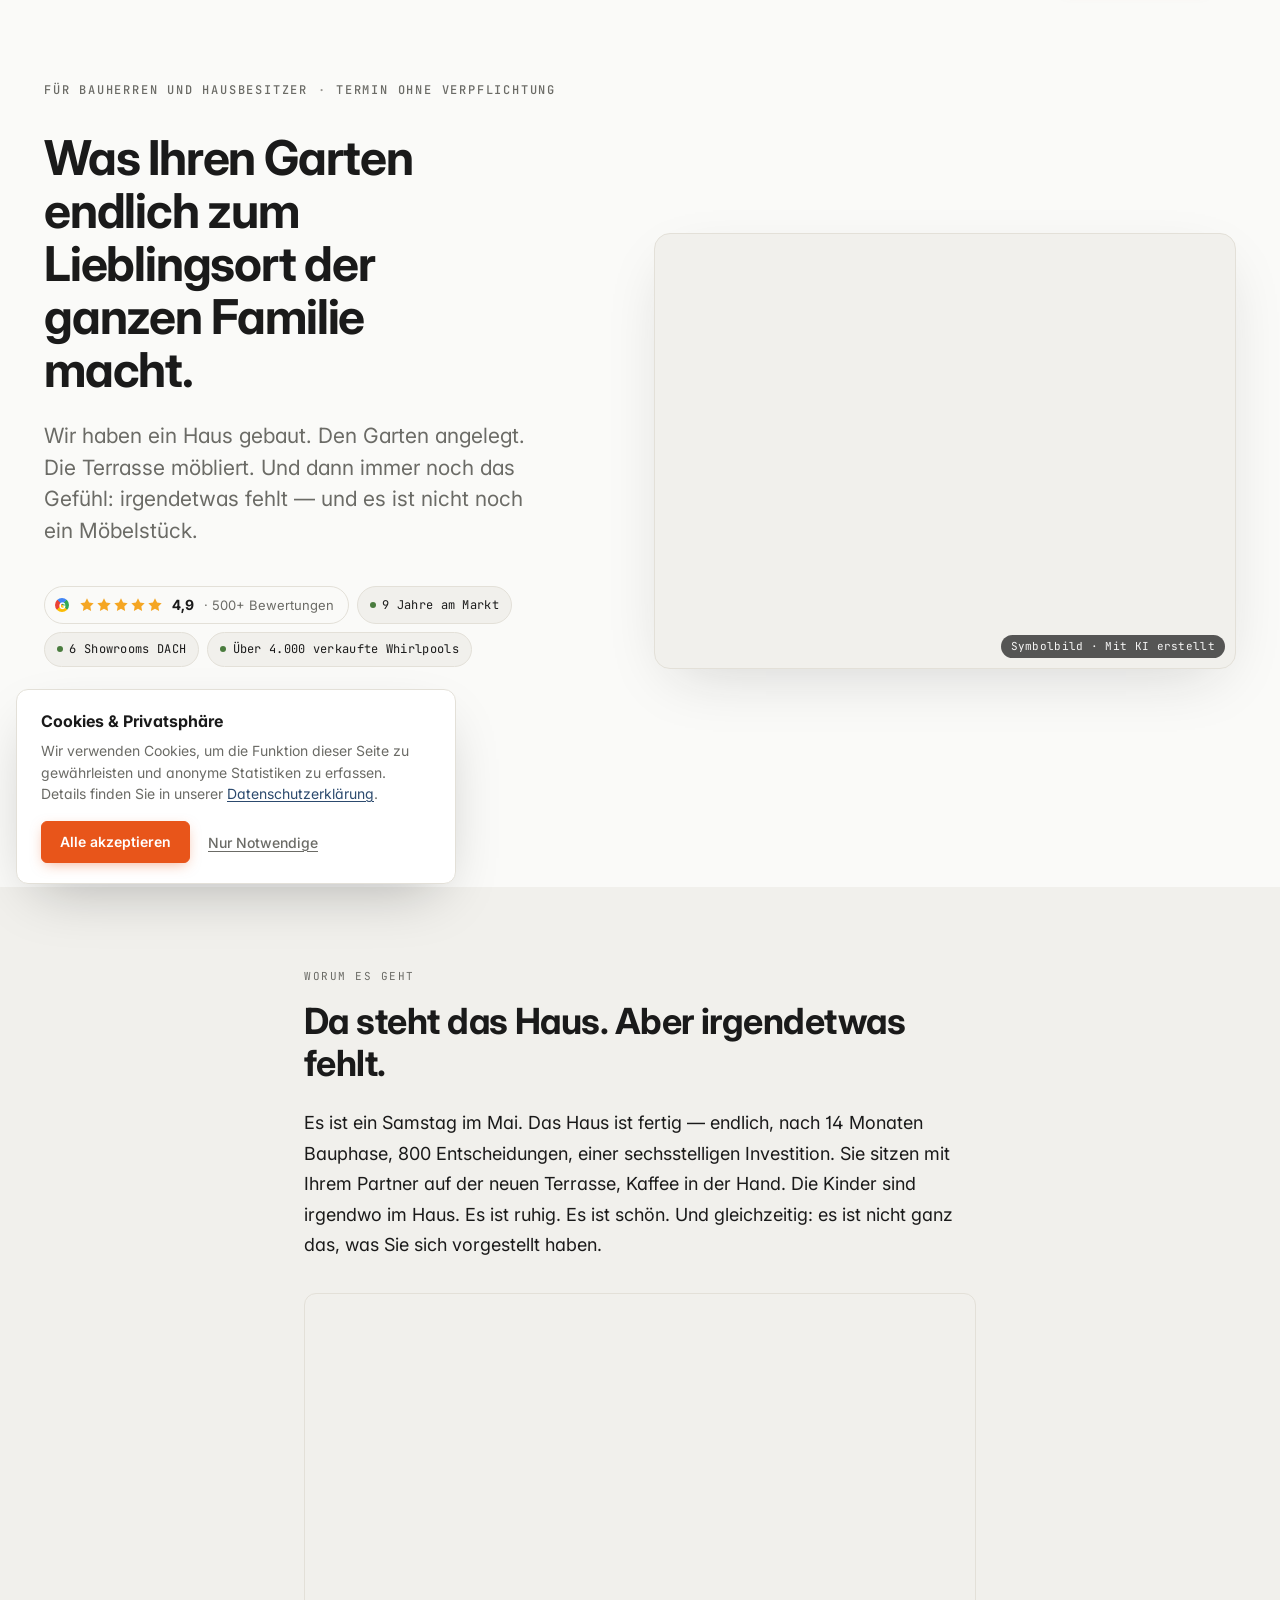
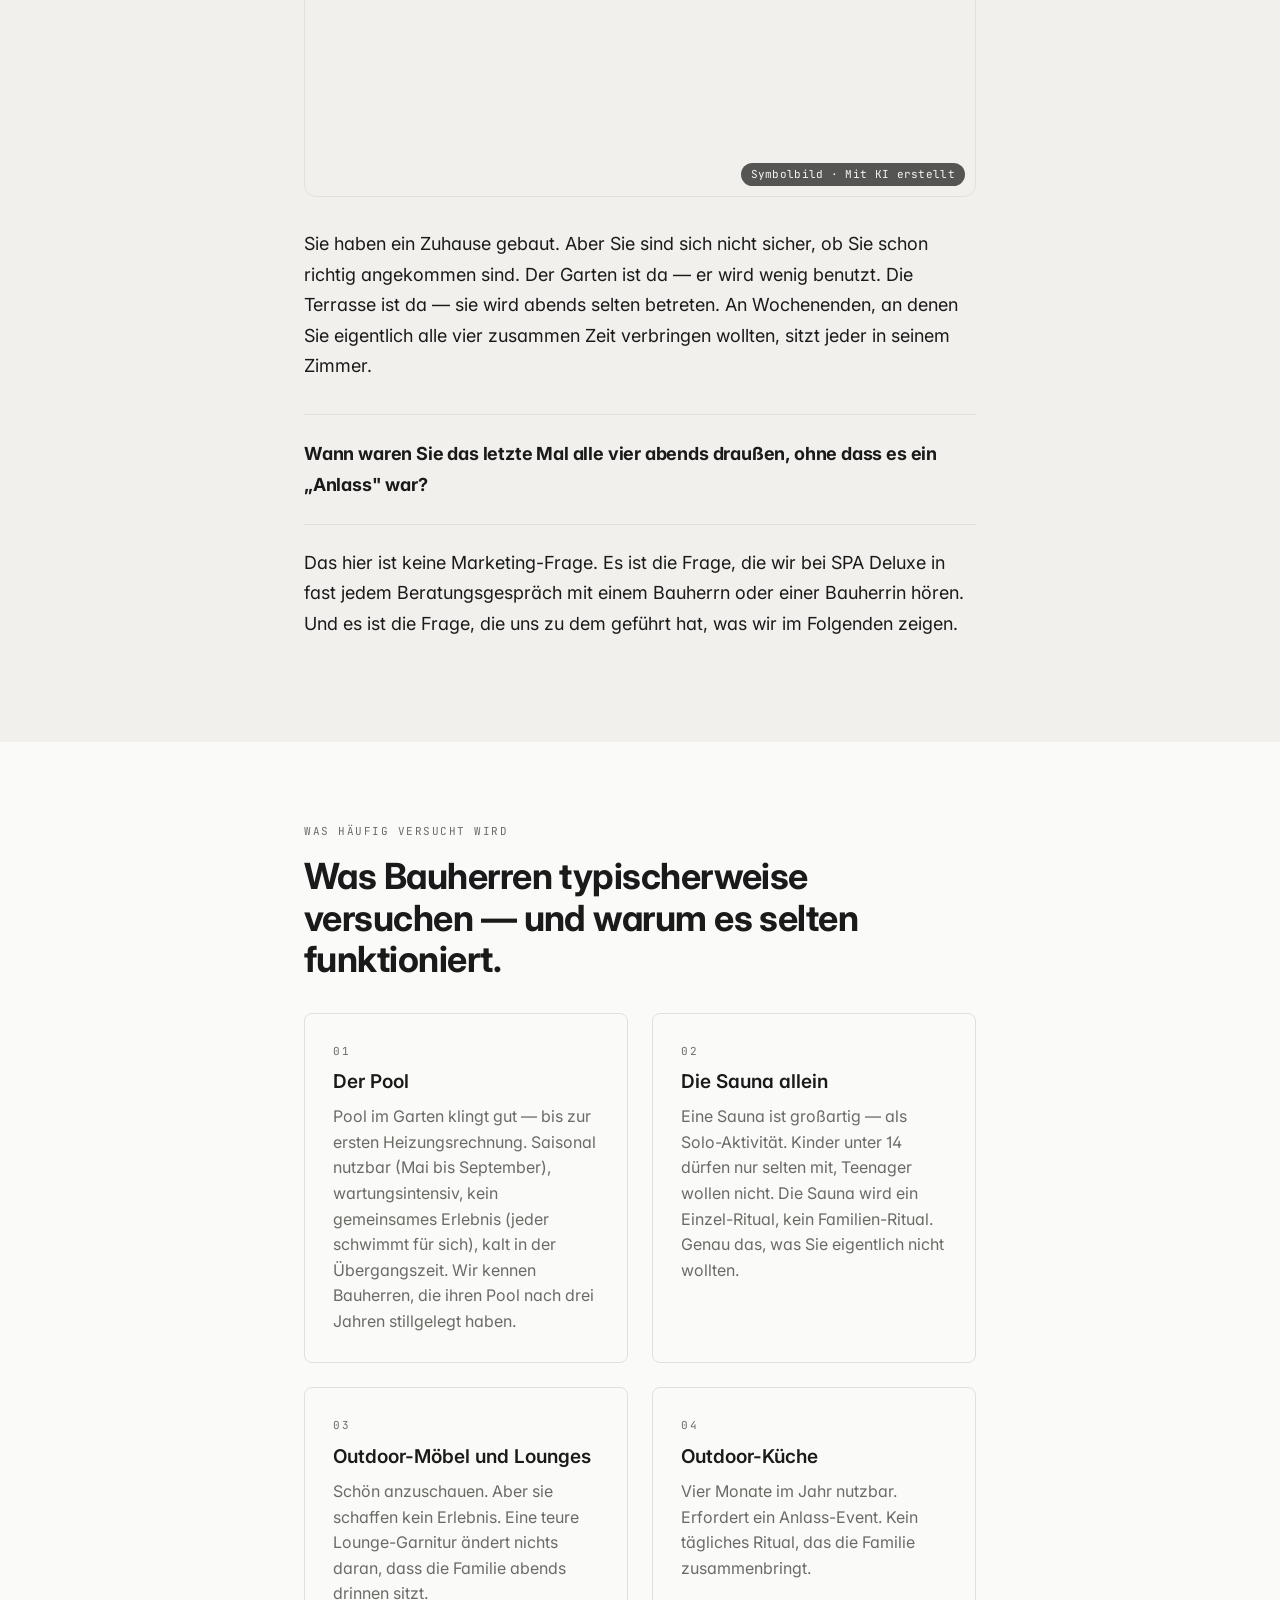
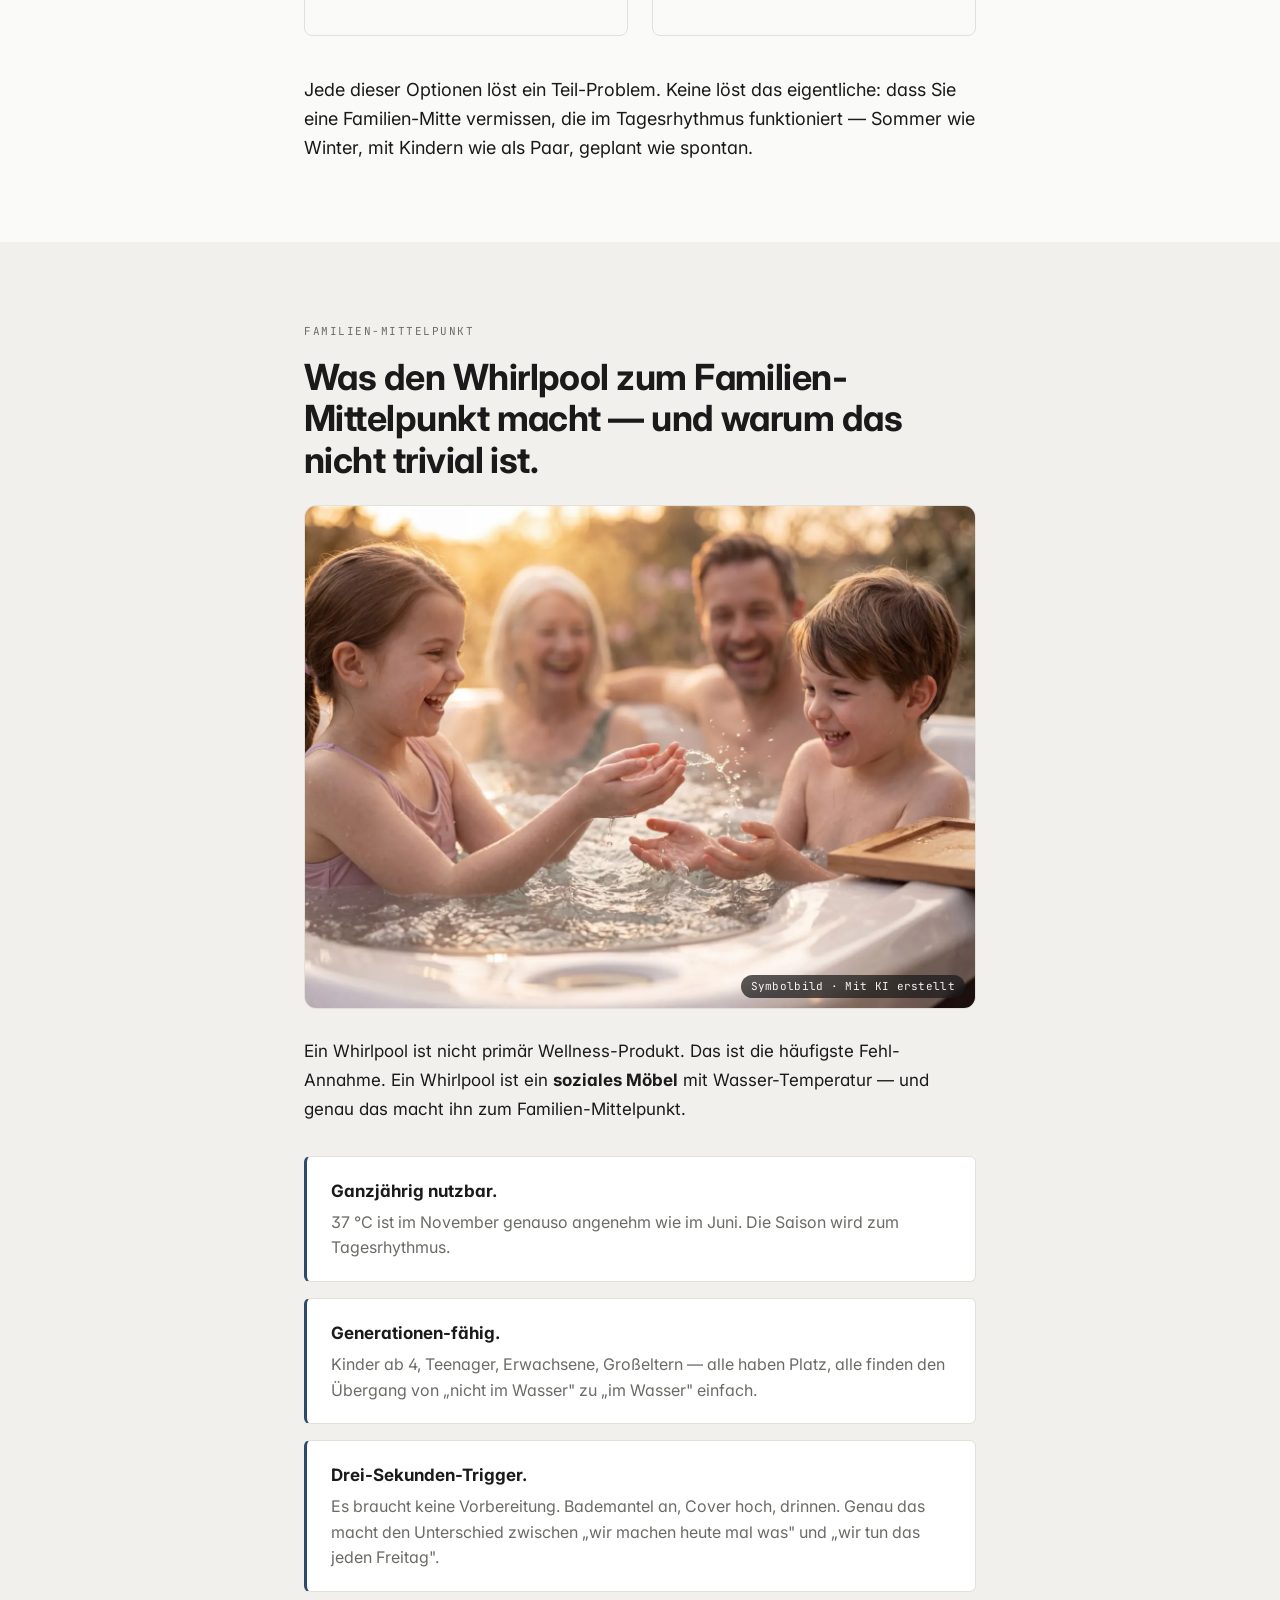
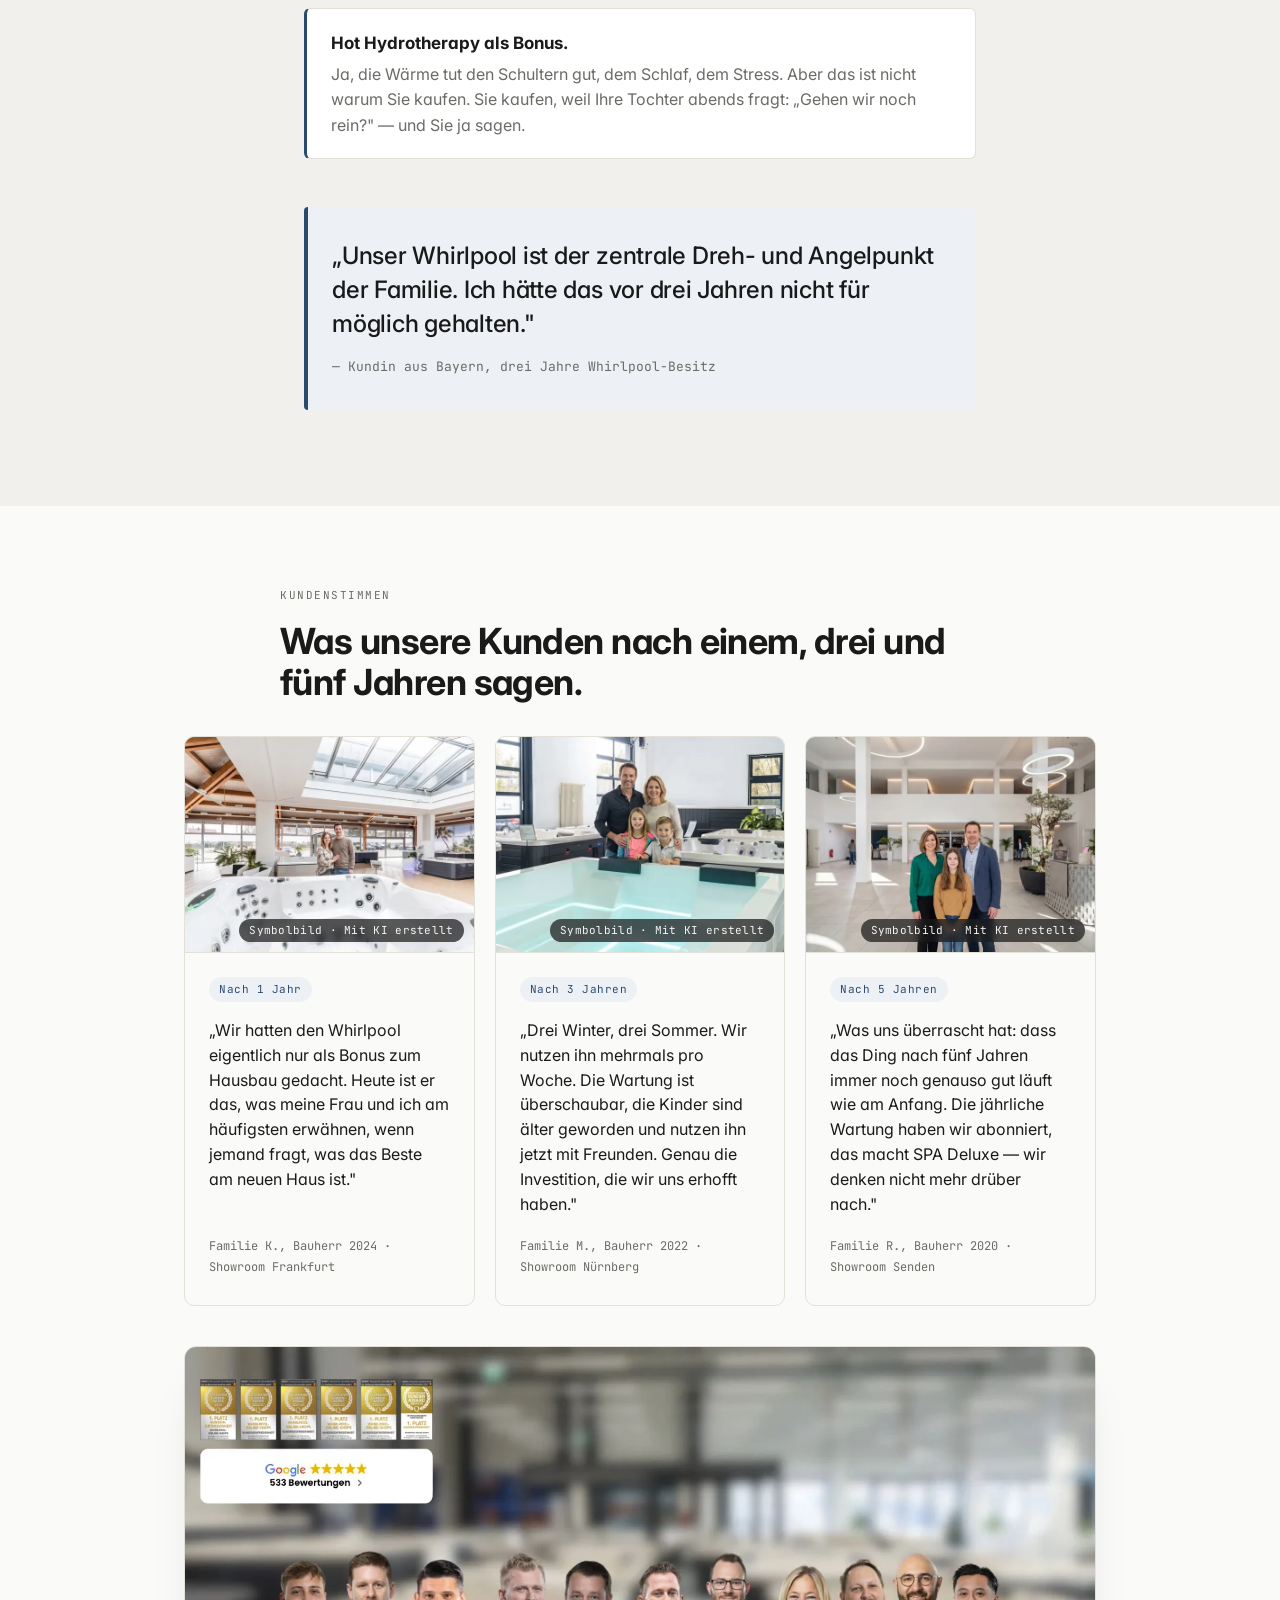
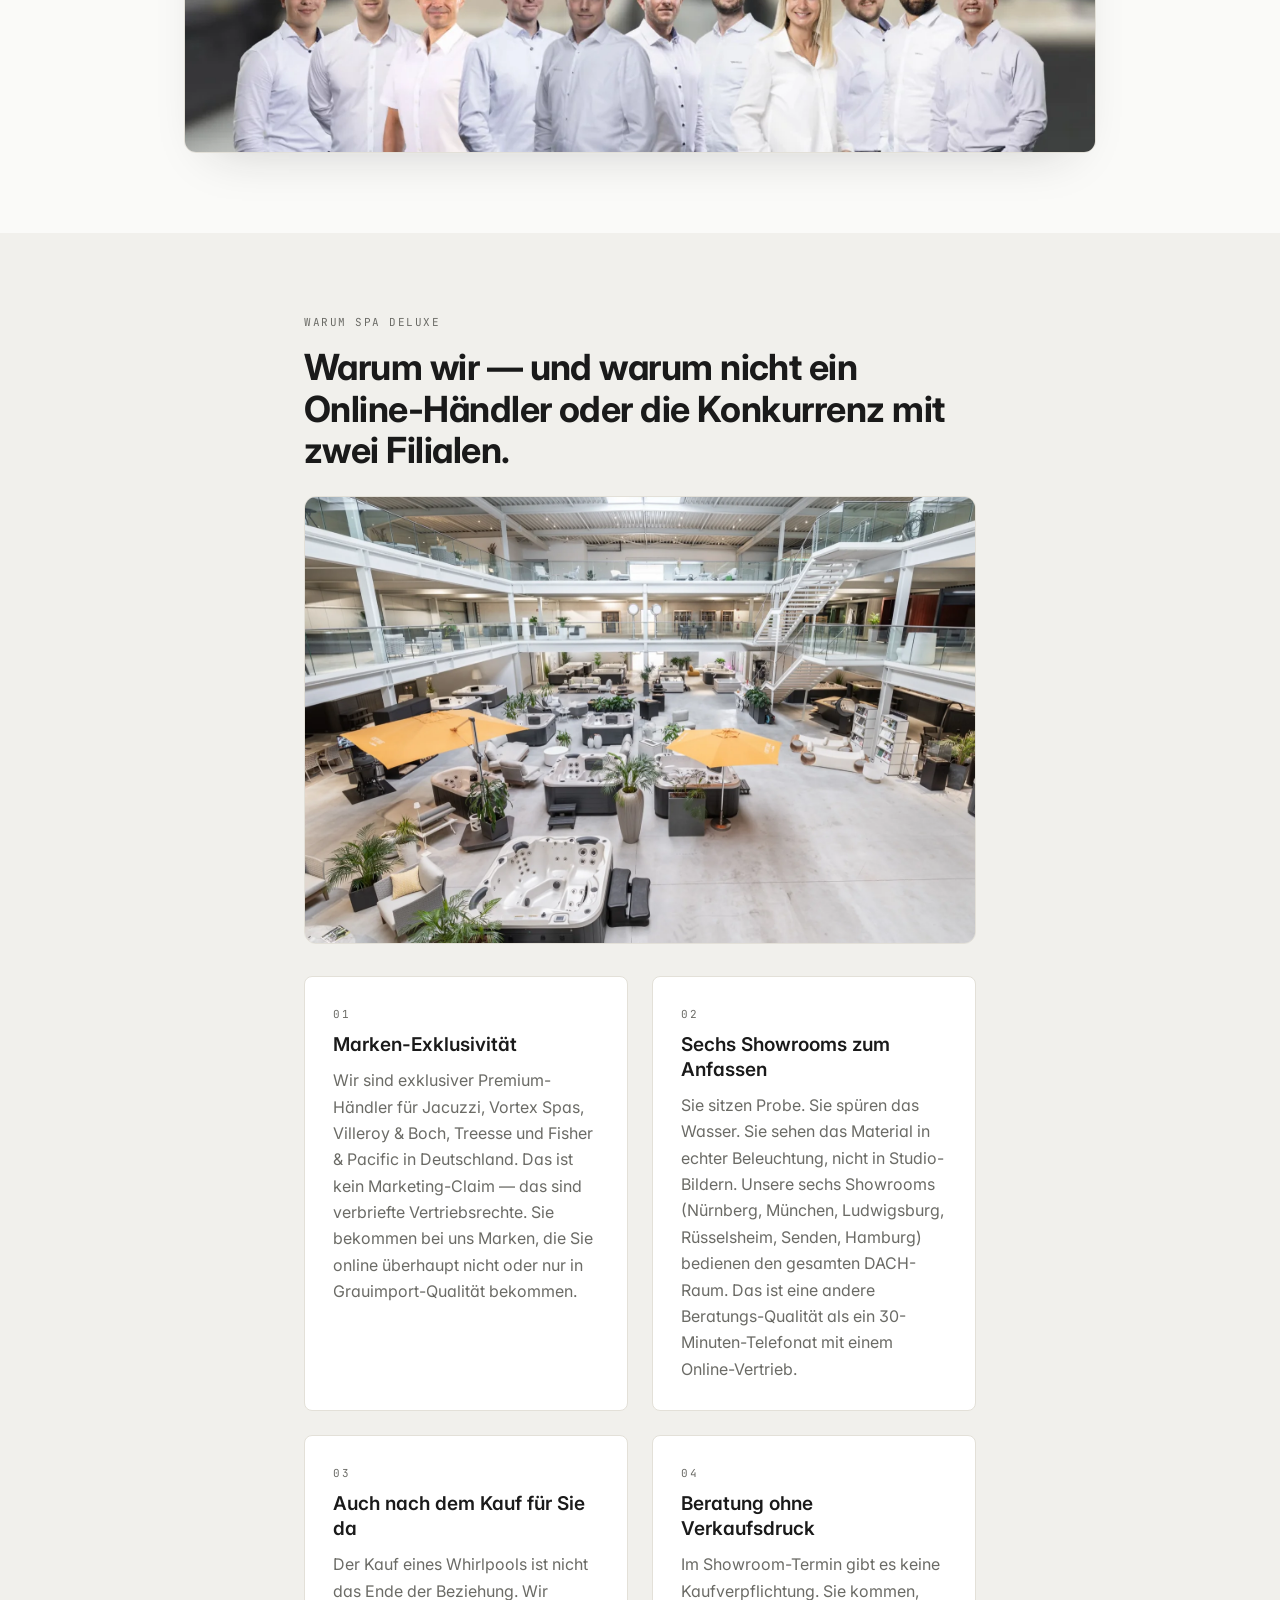
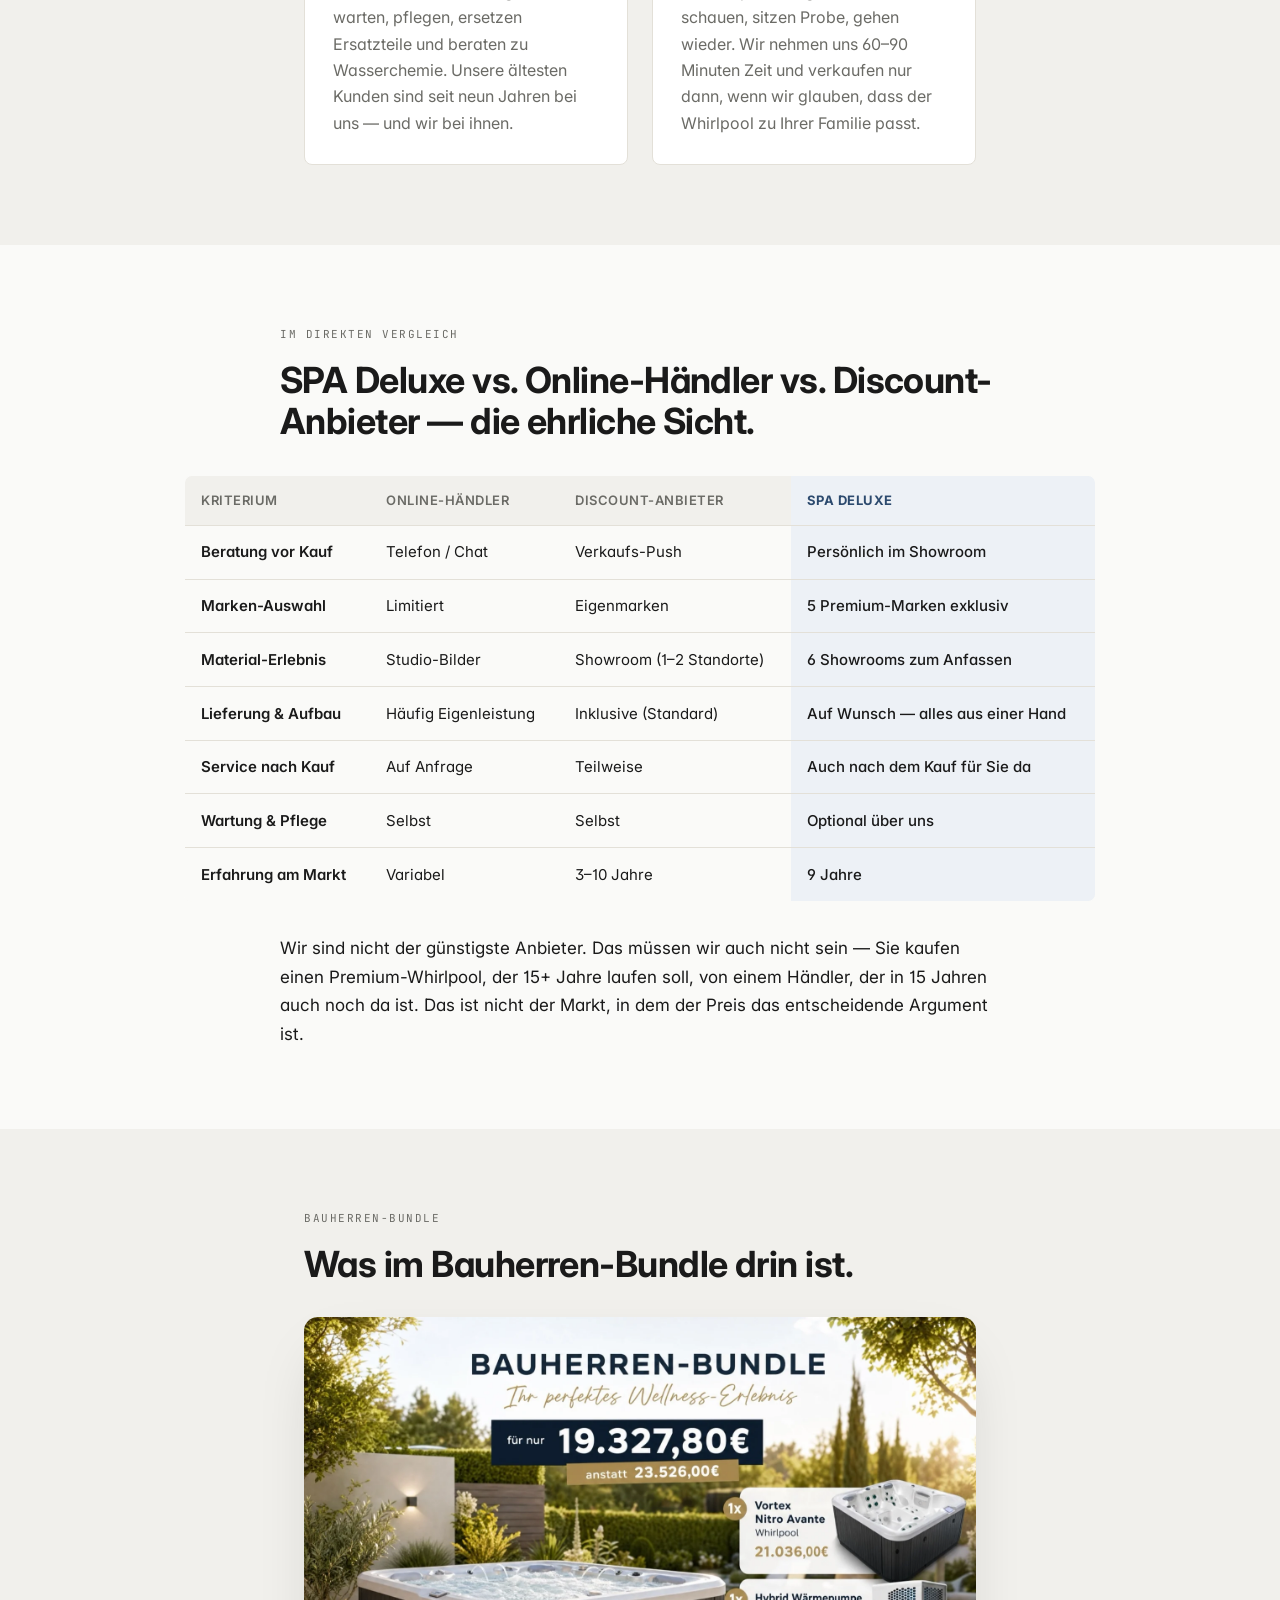
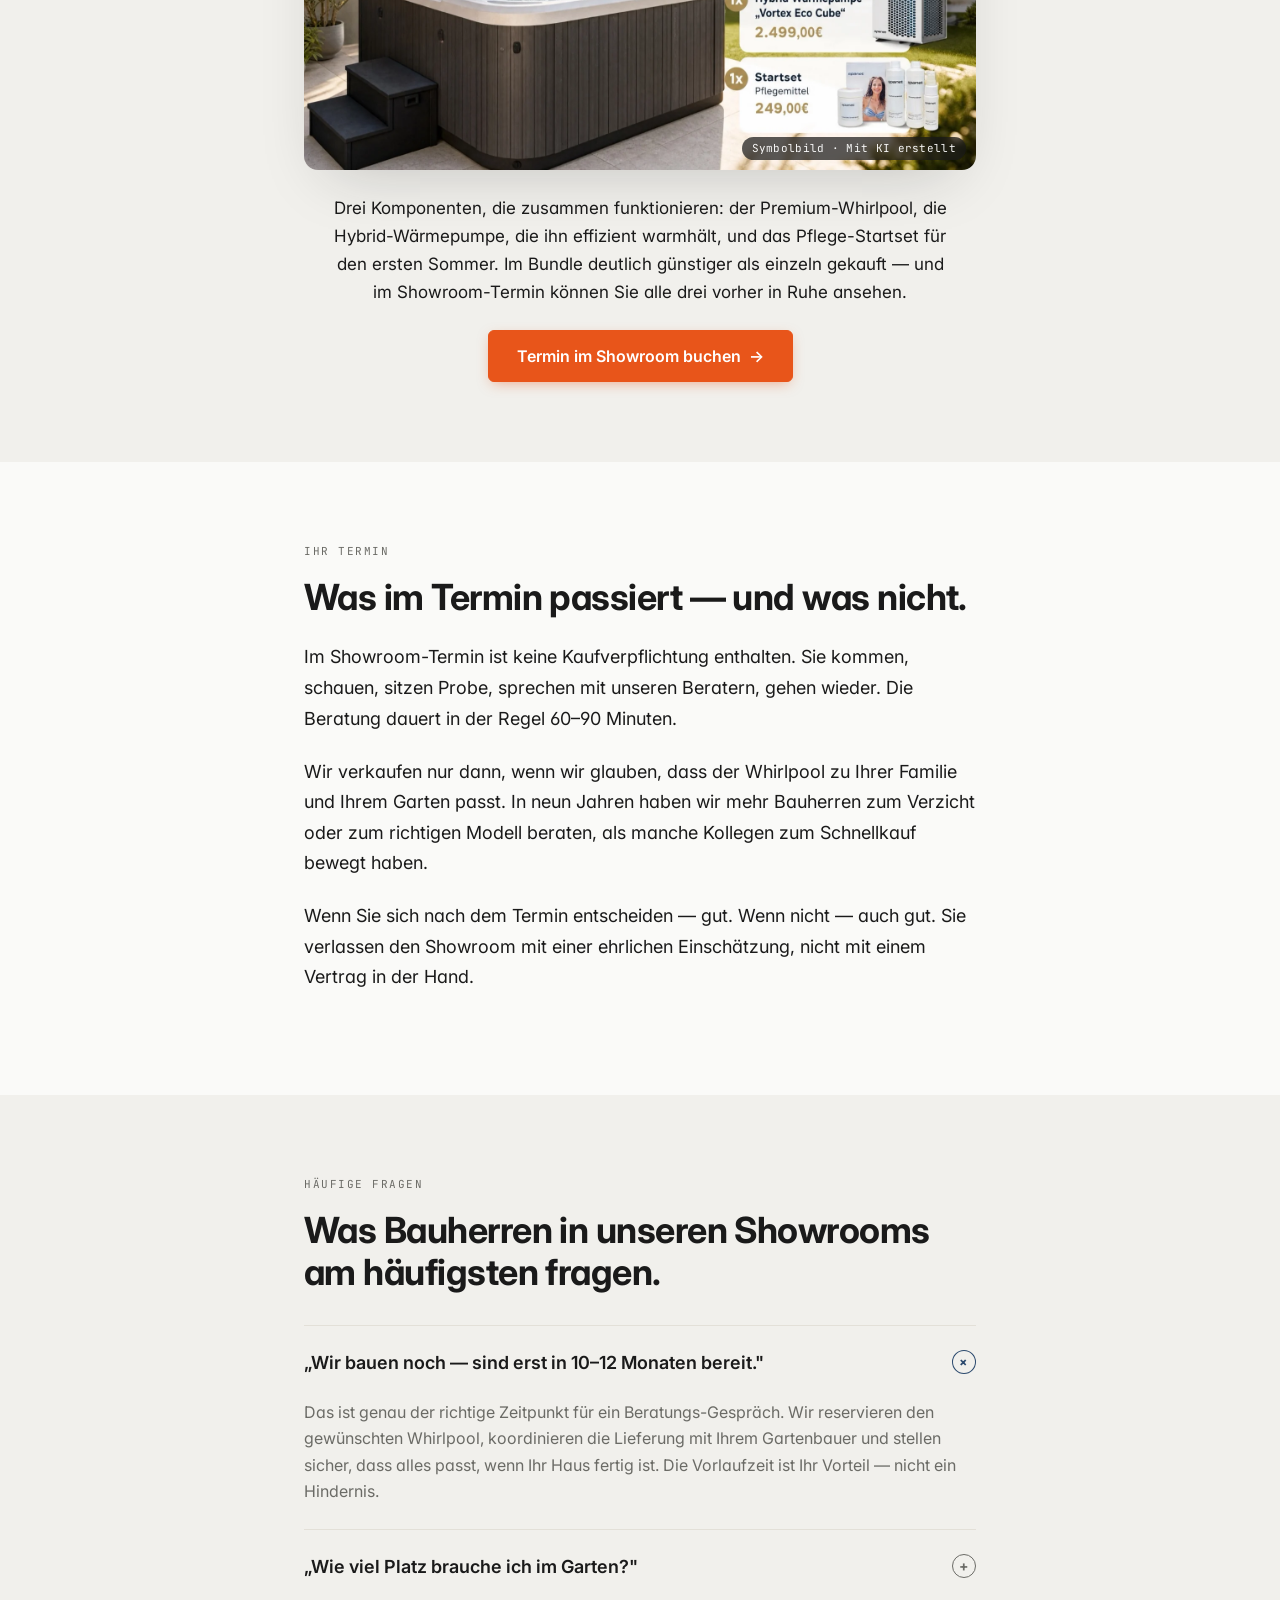
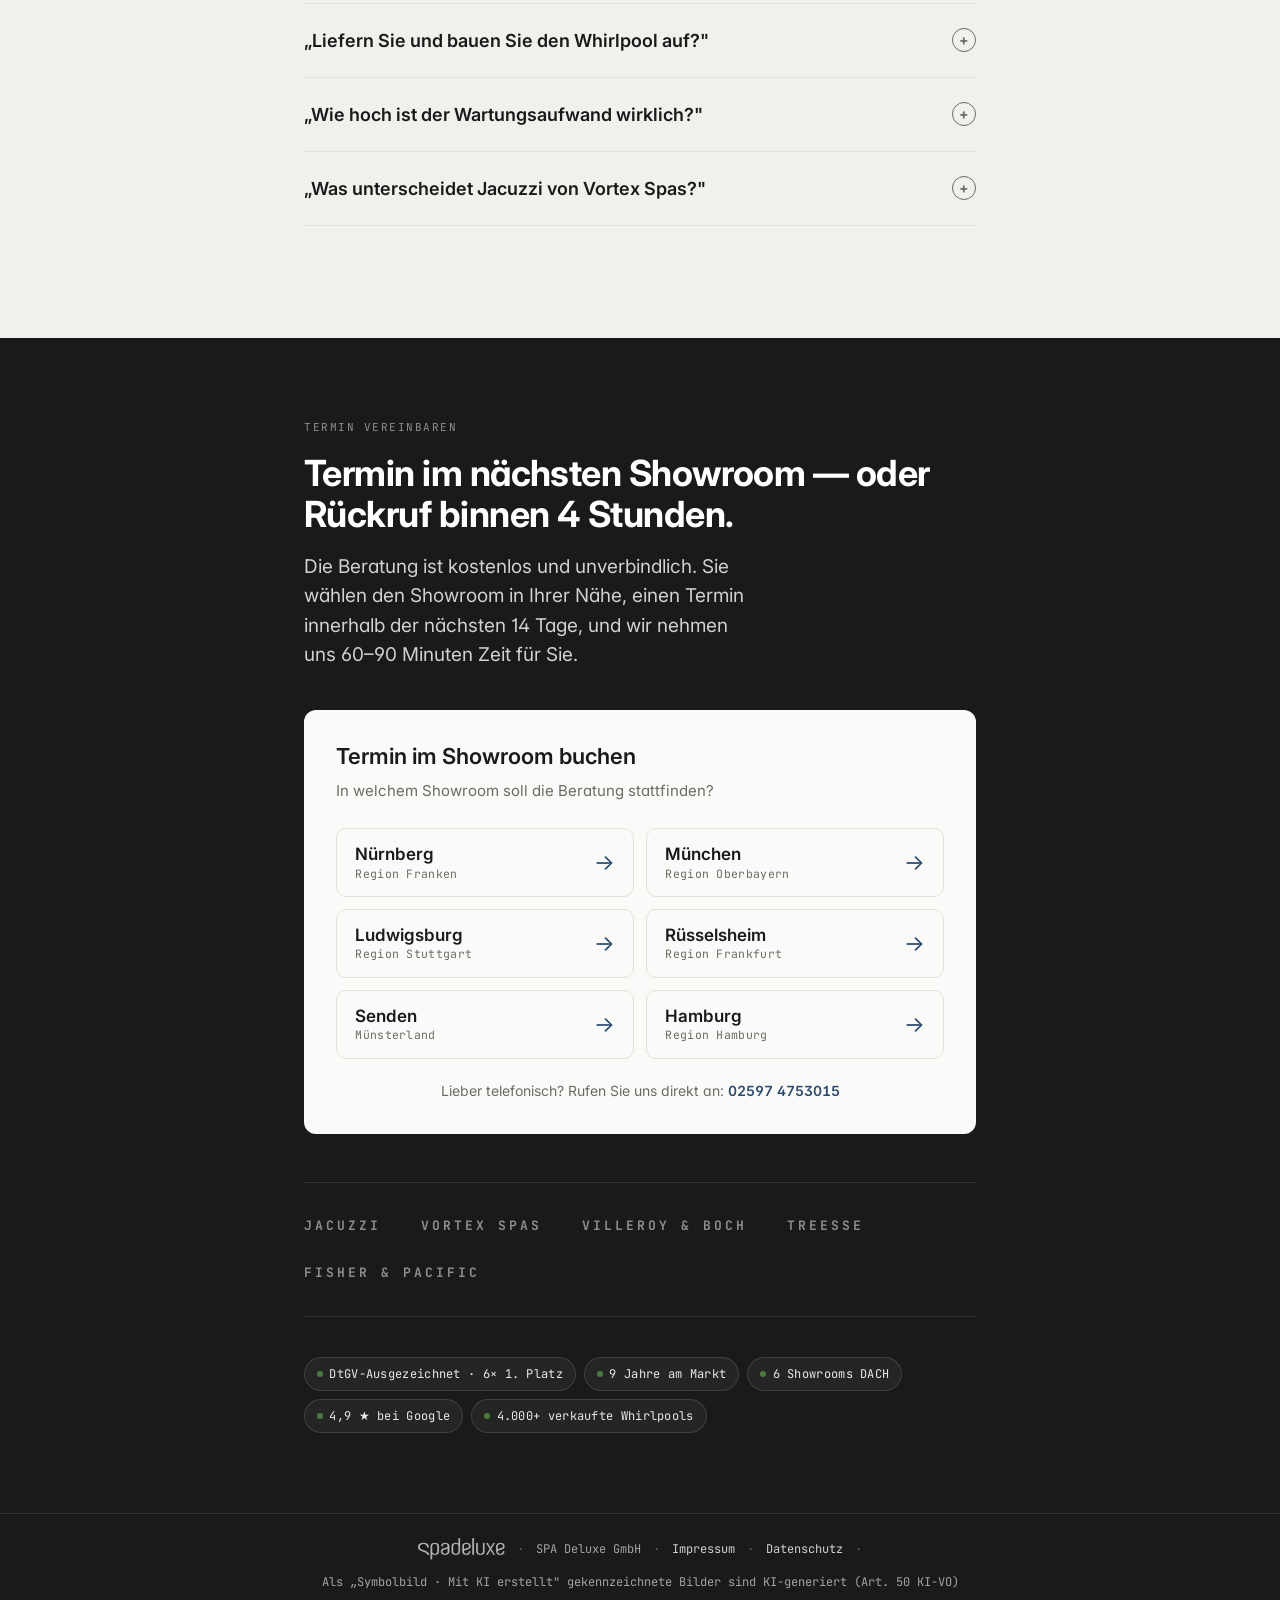
==== commit 82d0351d: "Termin-Buchung: HubSpot Meetings → Zoho Bookings (Links noch Platzhalter) - Showroom-Karten öffnen d" ====
--- a/index.html
+++ b/index.html
@@ -21,15 +21,13 @@
 
   <link rel="stylesheet" href="styles.css" />
 
-  <!-- HubSpot Forms Embed (rendert Modal-Form für Termin-Buchung) -->
-  <script src="https://js-eu1.hsforms.net/forms/embed/25504893.js" defer></script>
-
   <!--
     Tracking-Strategie:
-    - GA4 (G-1TQQ5LLNJF) + HubSpot (Portal 25504893, hs-scripts.com)
-      werden consent-gated via app.js geladen, nur nach 'Alle akzeptieren'
-      im DSGVO-Banner (Strict Opt-in).
-    - Events: cta_click (data-cta) + showroom_selected.
+    - GA4 (G-1TQQ5LLNJF) wird consent-gated via app.js geladen, nur nach
+      'Alle akzeptieren' im DSGVO-Banner (Strict Opt-in).
+    - HubSpot-Tracking entfernt (CRM-Wechsel zu Zoho, Sept. 2026).
+    - Events: cta_click (data-cta), showroom_selected, termin_gebucht
+      (gemeldet von danke.html, der Zoho-Bookings-Bestätigungsseite).
     - TODO Phase 2: Meta Pixel ebenfalls consent-gated nachziehen.
   -->
 </head>
@@ -758,13 +756,15 @@
     </p>
 
     <div class="form-wrap" id="termin-form">
-      <!-- Showroom-Auswahl → leitet per Top-Level-Navigation auf das HubSpot Meeting-Tool weiter (Cross-Domain-Tracking erfordert kein iframe) -->
+      <!-- Showroom-Auswahl → öffnet den Zoho-Bookings-Kalender des Showrooms im Modal (iframe).
+           data-booking = Zoho-Bookings-Buchungsseite des Showrooms. Platzhalter „TODO-…" zeigt
+           im Modal automatisch den Telefon-Fallback statt eines leeren Kalenders. -->
       <div class="form-step" id="step-showroom">
         <h3>Termin im Showroom buchen</h3>
         <p class="form-sub">In welchem Showroom soll die Beratung stattfinden?</p>
 
         <div class="showroom-grid">
-          <button type="button" class="showroom-card" data-showroom="Nürnberg" data-region="Region Nürnberg / Fürth" data-meeting="https://meetings-eu1.hubspot.com/patrick-hanke/ausstellung-nurnberg">
+          <button type="button" class="showroom-card" data-showroom="Nürnberg" data-region="Region Nürnberg / Fürth" data-booking="TODO-zoho-bookings-link-nuernberg">
             <span class="showroom-info">
               <span class="showroom-name">Nürnberg</span>
               <span class="showroom-region">Region Franken</span>
@@ -772,7 +772,7 @@
             <span class="showroom-arrow" aria-hidden="true">→</span>
           </button>
 
-          <button type="button" class="showroom-card" data-showroom="München" data-region="Region München" data-meeting="https://vertrieb.spadeluxe.de/meetings/nico-ehlers/ausstellung-munchen">
+          <button type="button" class="showroom-card" data-showroom="München" data-region="Region München" data-booking="TODO-zoho-bookings-link-muenchen">
             <span class="showroom-info">
               <span class="showroom-name">München</span>
               <span class="showroom-region">Region Oberbayern</span>
@@ -780,7 +780,7 @@
             <span class="showroom-arrow" aria-hidden="true">→</span>
           </button>
 
-          <button type="button" class="showroom-card" data-showroom="Ludwigsburg" data-region="Region Stuttgart" data-meeting="https://hub.spadeluxe.de/meetings/sergej-markwart/ausstellung-ludwigsburg">
+          <button type="button" class="showroom-card" data-showroom="Ludwigsburg" data-region="Region Stuttgart" data-booking="TODO-zoho-bookings-link-ludwigsburg">
             <span class="showroom-info">
               <span class="showroom-name">Ludwigsburg</span>
               <span class="showroom-region">Region Stuttgart</span>
@@ -788,7 +788,7 @@
             <span class="showroom-arrow" aria-hidden="true">→</span>
           </button>
 
-          <button type="button" class="showroom-card" data-showroom="Rüsselsheim" data-region="Region Frankfurt" data-meeting="https://vertrieb.spadeluxe.de/meetings/tobias-schweitzer/ausstellung-ruesselsheim">
+          <button type="button" class="showroom-card" data-showroom="Rüsselsheim" data-region="Region Frankfurt" data-booking="TODO-zoho-bookings-link-ruesselsheim">
             <span class="showroom-info">
               <span class="showroom-name">Rüsselsheim</span>
               <span class="showroom-region">Region Frankfurt</span>
@@ -796,7 +796,7 @@
             <span class="showroom-arrow" aria-hidden="true">→</span>
           </button>
 
-          <button type="button" class="showroom-card" data-showroom="Senden" data-region="Münsterland" data-meeting="https://hub.spadeluxe.de/meetings/sergej-markwart/ausstellung-senden">
+          <button type="button" class="showroom-card" data-showroom="Senden" data-region="Münsterland" data-booking="TODO-zoho-bookings-link-senden">
             <span class="showroom-info">
               <span class="showroom-name">Senden</span>
               <span class="showroom-region">Münsterland</span>
@@ -804,7 +804,7 @@
             <span class="showroom-arrow" aria-hidden="true">→</span>
           </button>
 
-          <button type="button" class="showroom-card" data-showroom="Hamburg" data-region="Region Hamburg" data-meeting="https://meetings-eu1.hubspot.com/ralph-dieckmann/ausstellung-hamburg">
+          <button type="button" class="showroom-card" data-showroom="Hamburg" data-region="Region Hamburg" data-booking="TODO-zoho-bookings-link-hamburg">
             <span class="showroom-info">
               <span class="showroom-name">Hamburg</span>
               <span class="showroom-region">Region Hamburg</span>
@@ -873,7 +873,7 @@
 </div>
 
 <!-- ============================================================
-     Termin-Modal — Schritt 1: HubSpot-Pre-Form, Schritt 2: Meeting-iframe
+     Termin-Modal — Zoho-Bookings-Kalender des gewählten Showrooms (iframe)
      ============================================================ -->
 <div class="termin-modal" id="termin-modal" role="dialog" aria-modal="true" aria-labelledby="termin-modal-title" hidden>
   <div class="termin-modal-backdrop" data-action="close-modal" aria-hidden="true"></div>
@@ -882,10 +882,10 @@
     <div class="termin-modal-head">
       <p class="termin-modal-eyebrow" id="termin-modal-eyebrow">Showroom</p>
       <h3 class="termin-modal-title" id="termin-modal-title">Termin anfragen</h3>
-      <p class="termin-modal-sub" id="termin-modal-sub">Bitte tragen Sie zuerst Ihre Kontaktdaten ein. Danach wählen Sie Ihren Wunschtermin.</p>
+      <p class="termin-modal-sub" id="termin-modal-sub">Wählen Sie im Kalender Ihren Wunschtermin und tragen Sie danach Ihre Kontaktdaten ein.</p>
     </div>
     <div class="termin-modal-body" id="termin-modal-body">
-      <!-- HubSpot-Form-Embed wird hier per JS injiziert; nach Submit ersetzt durch Meeting-iframe -->
+      <!-- Zoho-Bookings-iframe wird hier per JS injiziert (app.js → openTerminModal) -->
     </div>
   </div>
 </div>
--- a/styles.css
+++ b/styles.css
@@ -1366,7 +1366,7 @@
 #step-showroom { scroll-margin-top: 80px; }
 
 /* ============================================================
-   Termin-Modal (HubSpot Pre-Form → Meeting-iframe)
+   Termin-Modal (Zoho-Bookings-Kalender im iframe)
    ============================================================ */
 .termin-modal {
   position: fixed;
@@ -1457,10 +1457,6 @@
   padding: 16px 28px 28px;
   min-height: 200px;
 }
-.termin-modal-body .hs-form-frame {
-  /* HubSpot rendert hierin sein iframe — Höhe kommt vom Embed selbst */
-  width: 100%;
-}
 .termin-modal-body iframe {
   width: 100%;
   border: 0;
@@ -1492,7 +1488,24 @@
 
 /* Calendar-Iframe-Variante: größere Mindesthöhe */
 .termin-modal--meeting .termin-modal-card { max-width: 920px; }
-.termin-modal--meeting .termin-modal-body iframe { min-height: 720px; }
+.termin-modal--meeting .termin-modal-body iframe {
+  min-height: 720px;
+  background: #fff;
+  border-radius: 6px;
+}
+.termin-modal-foot {
+  margin: 12px 0 0;
+  font-size: 13px;
+  line-height: 1.5;
+  color: var(--color-stone);
+  text-align: center;
+}
+.termin-modal-foot a { color: var(--color-ink); text-decoration: underline; }
+.termin-modal-fallback { font-family: inherit; font-size: 16px; line-height: 1.5; text-align: center; padding: 0 12px; }
+.termin-modal-fallback a { color: var(--color-action); font-weight: 600; white-space: nowrap; }
+@media (max-width: 600px) {
+  .termin-modal--meeting .termin-modal-body iframe { min-height: calc(100vh - 190px); }
+}
 
 /* Marken-Strip */
 .brands {
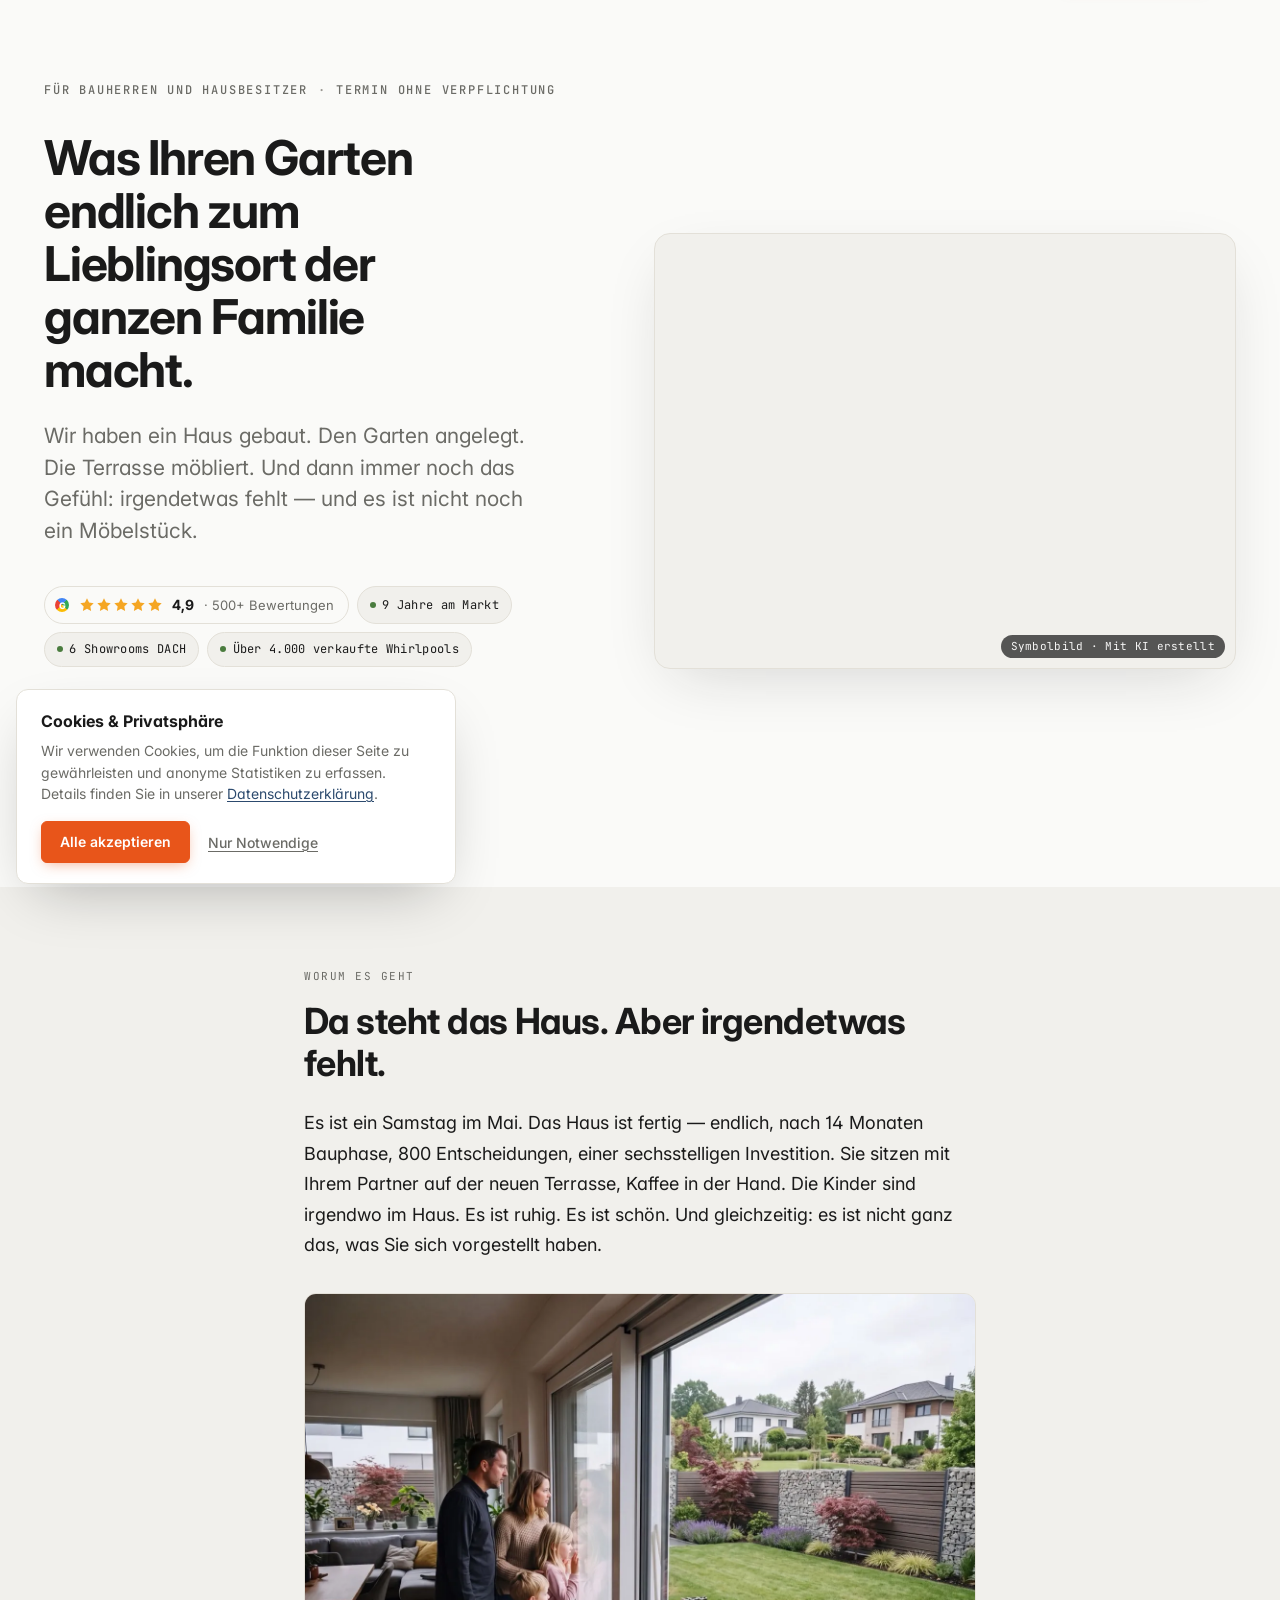
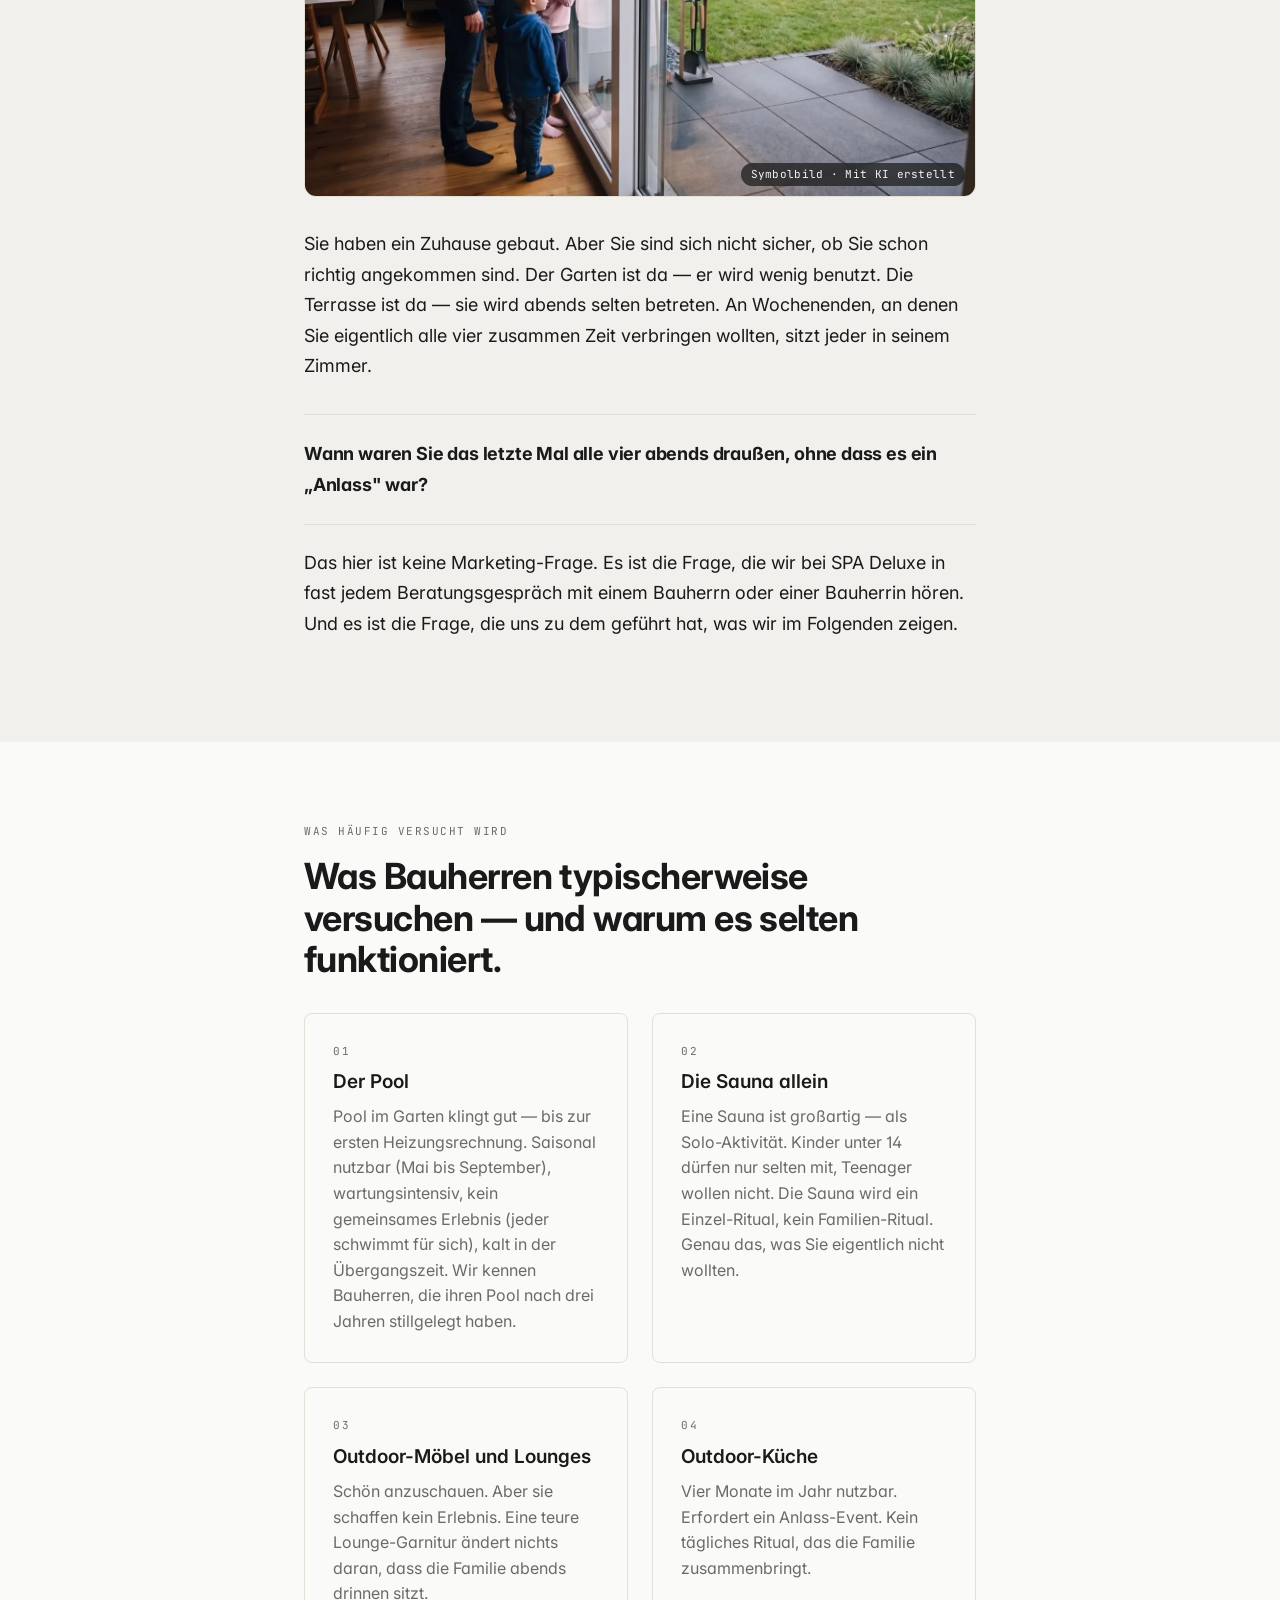
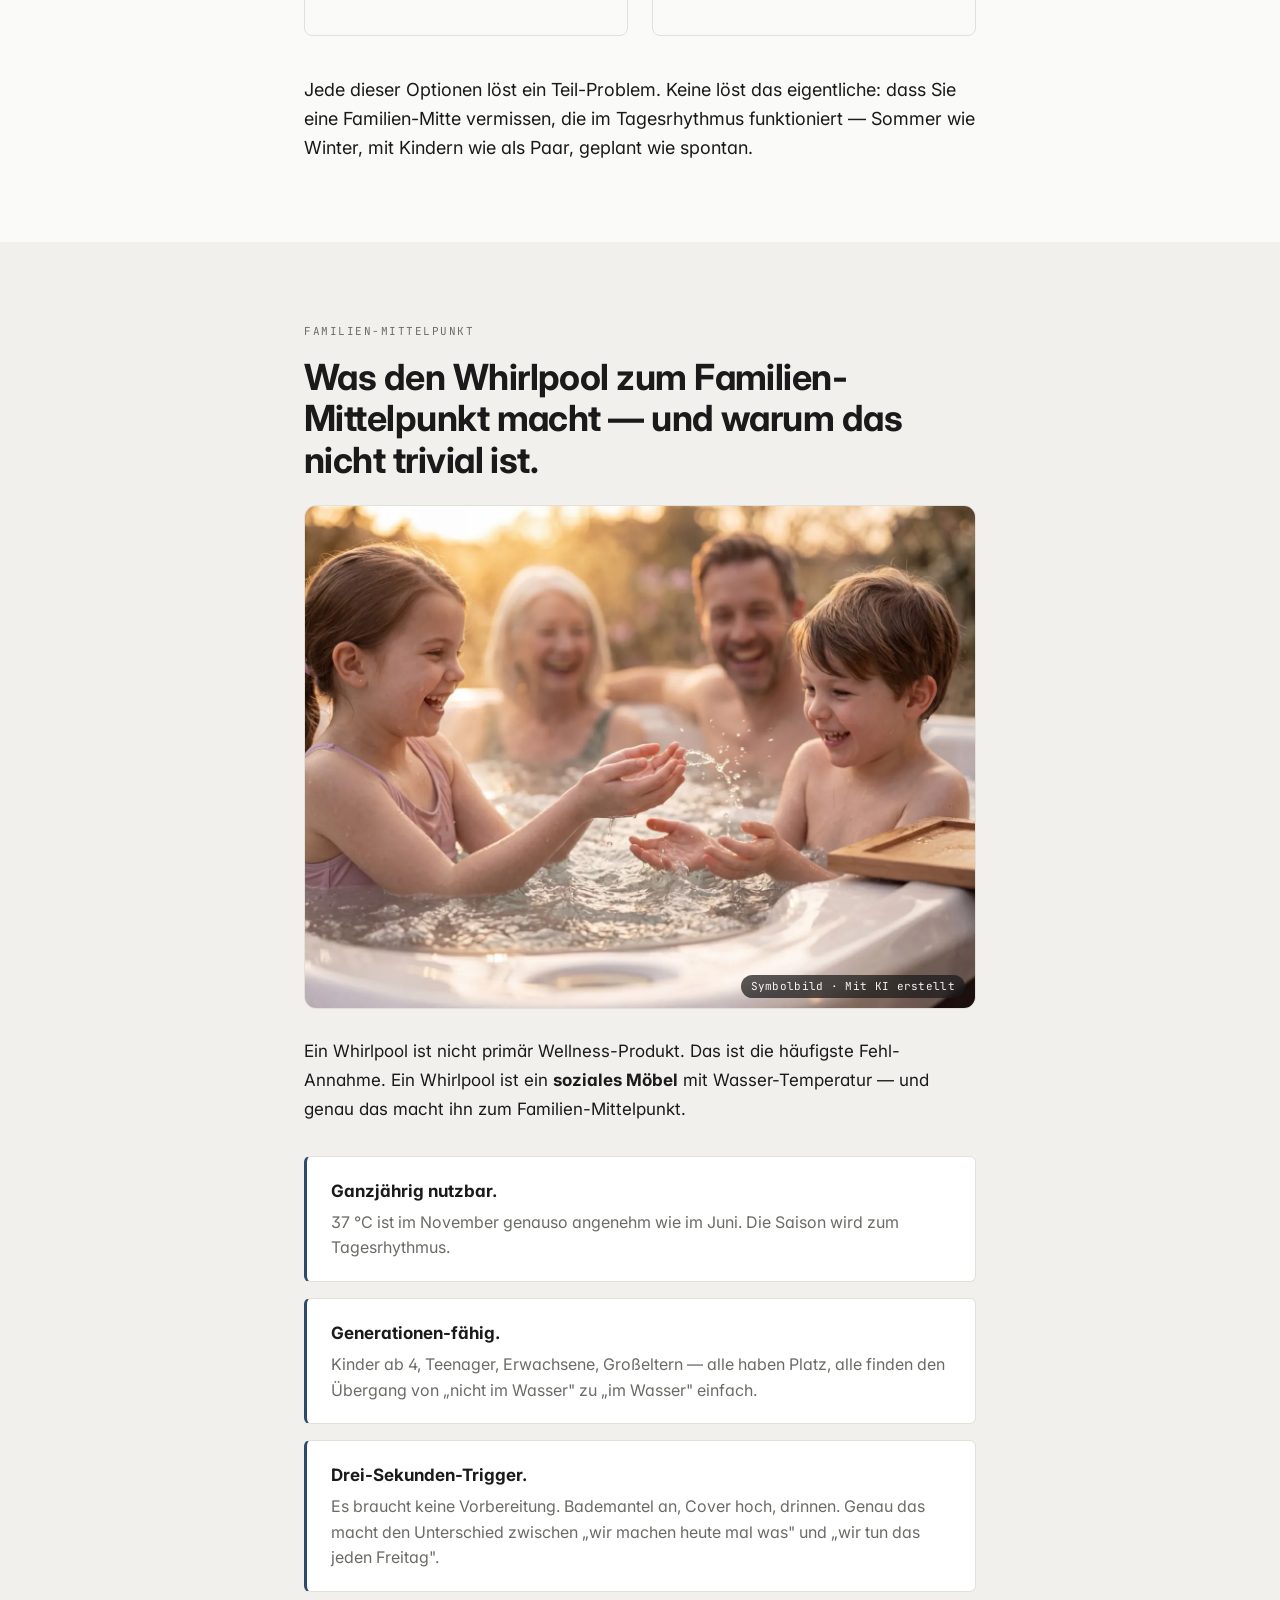
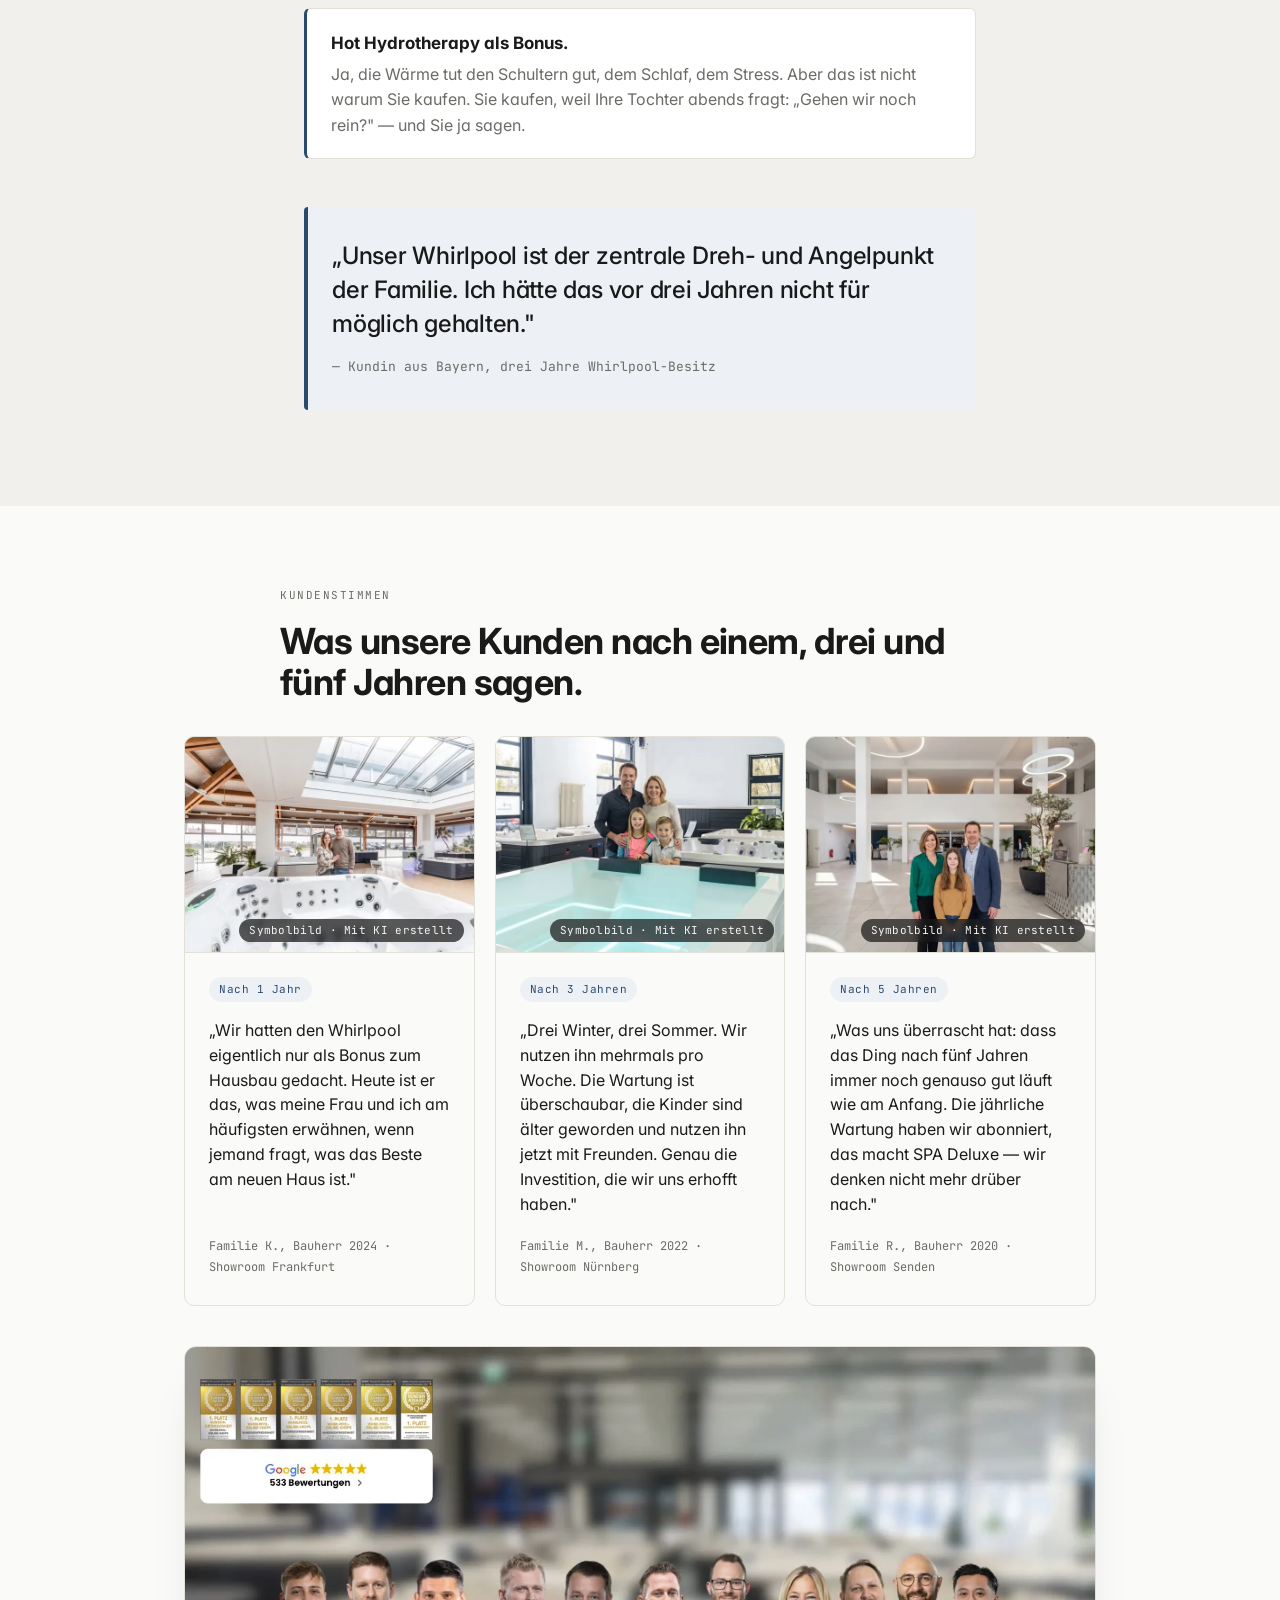
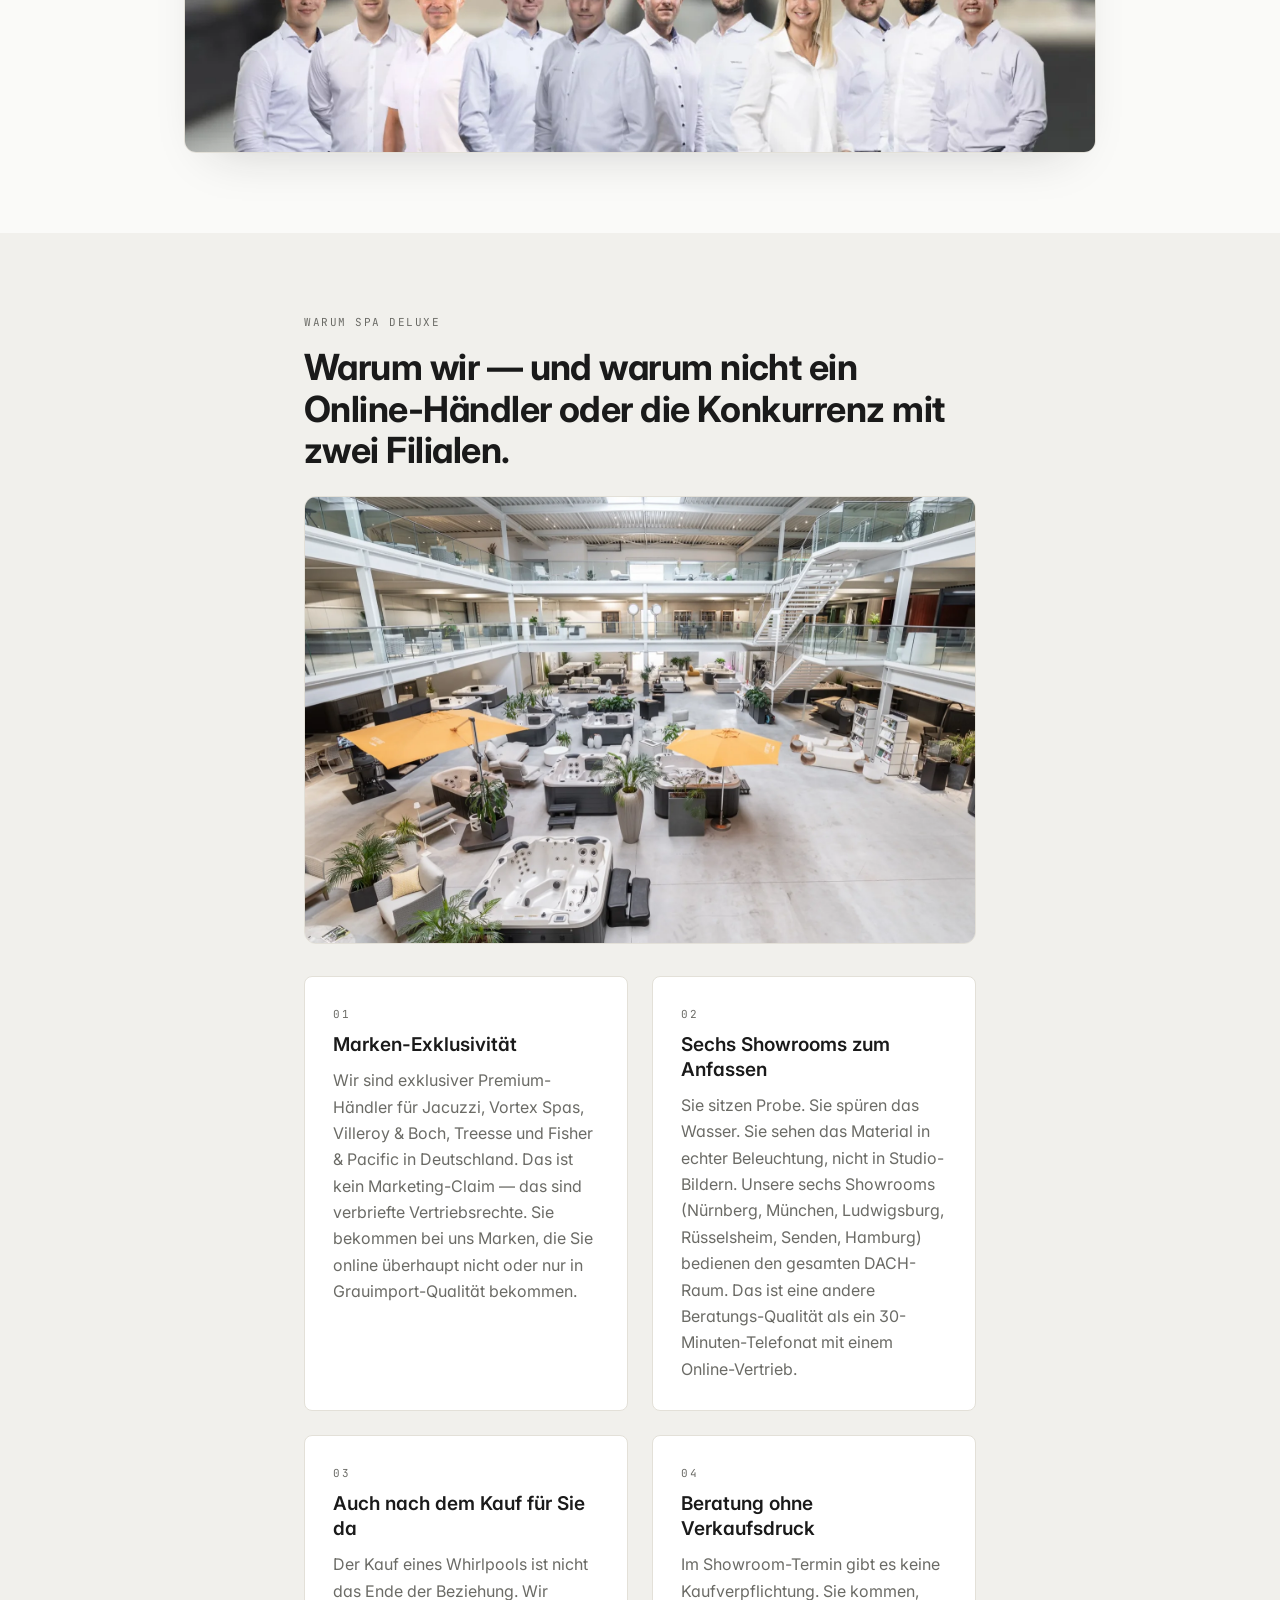
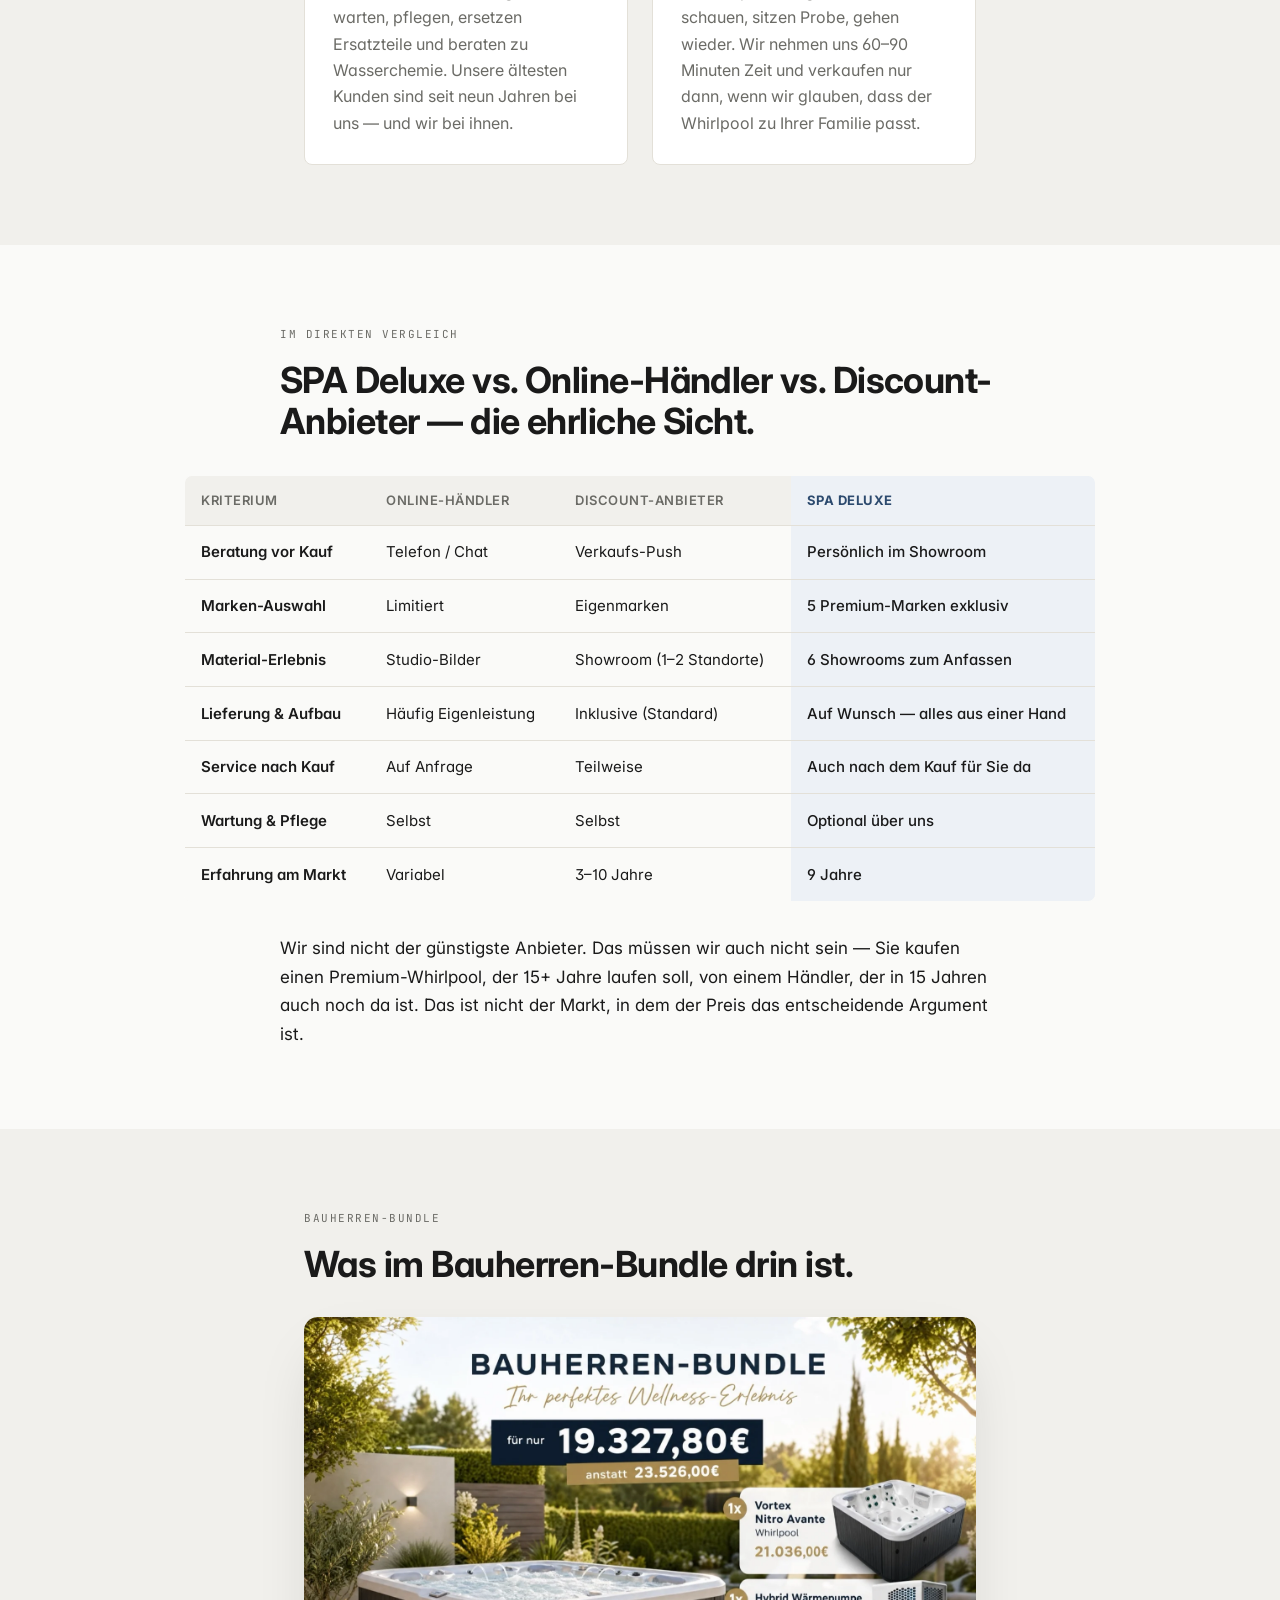
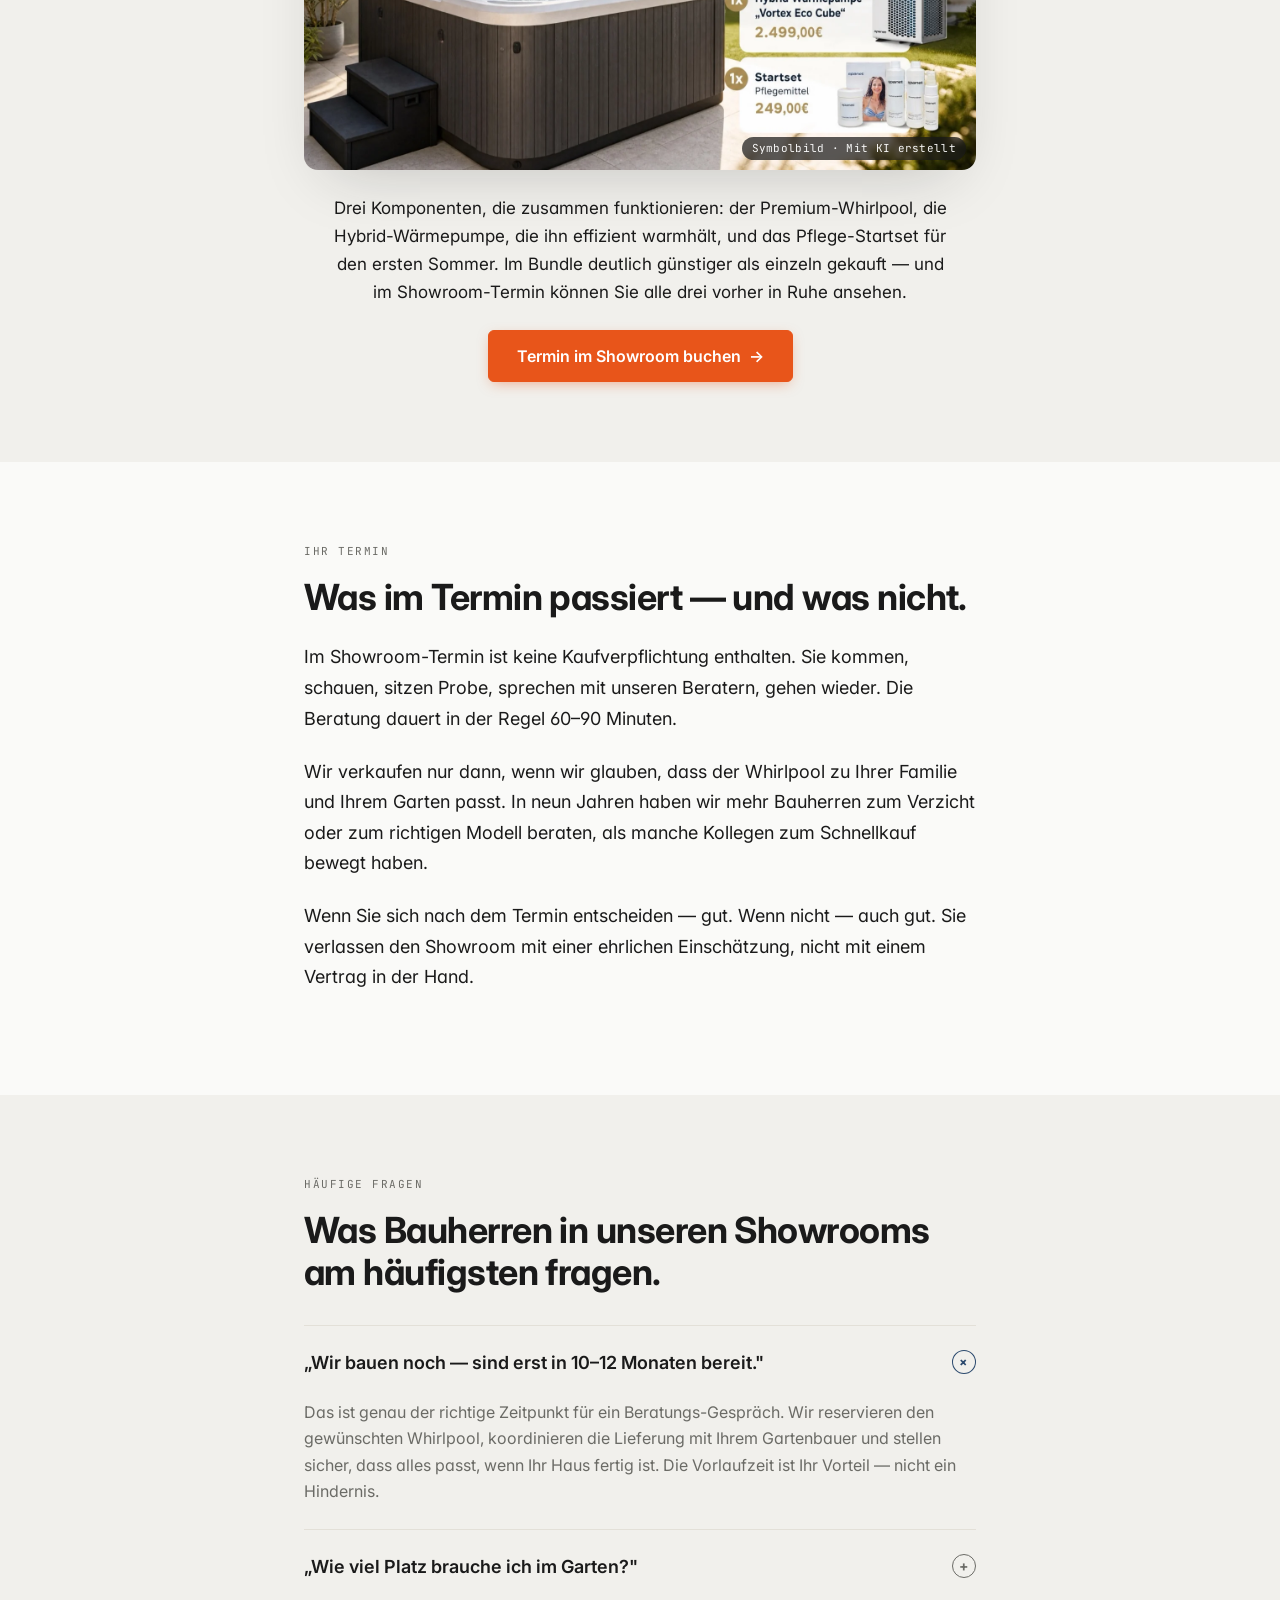
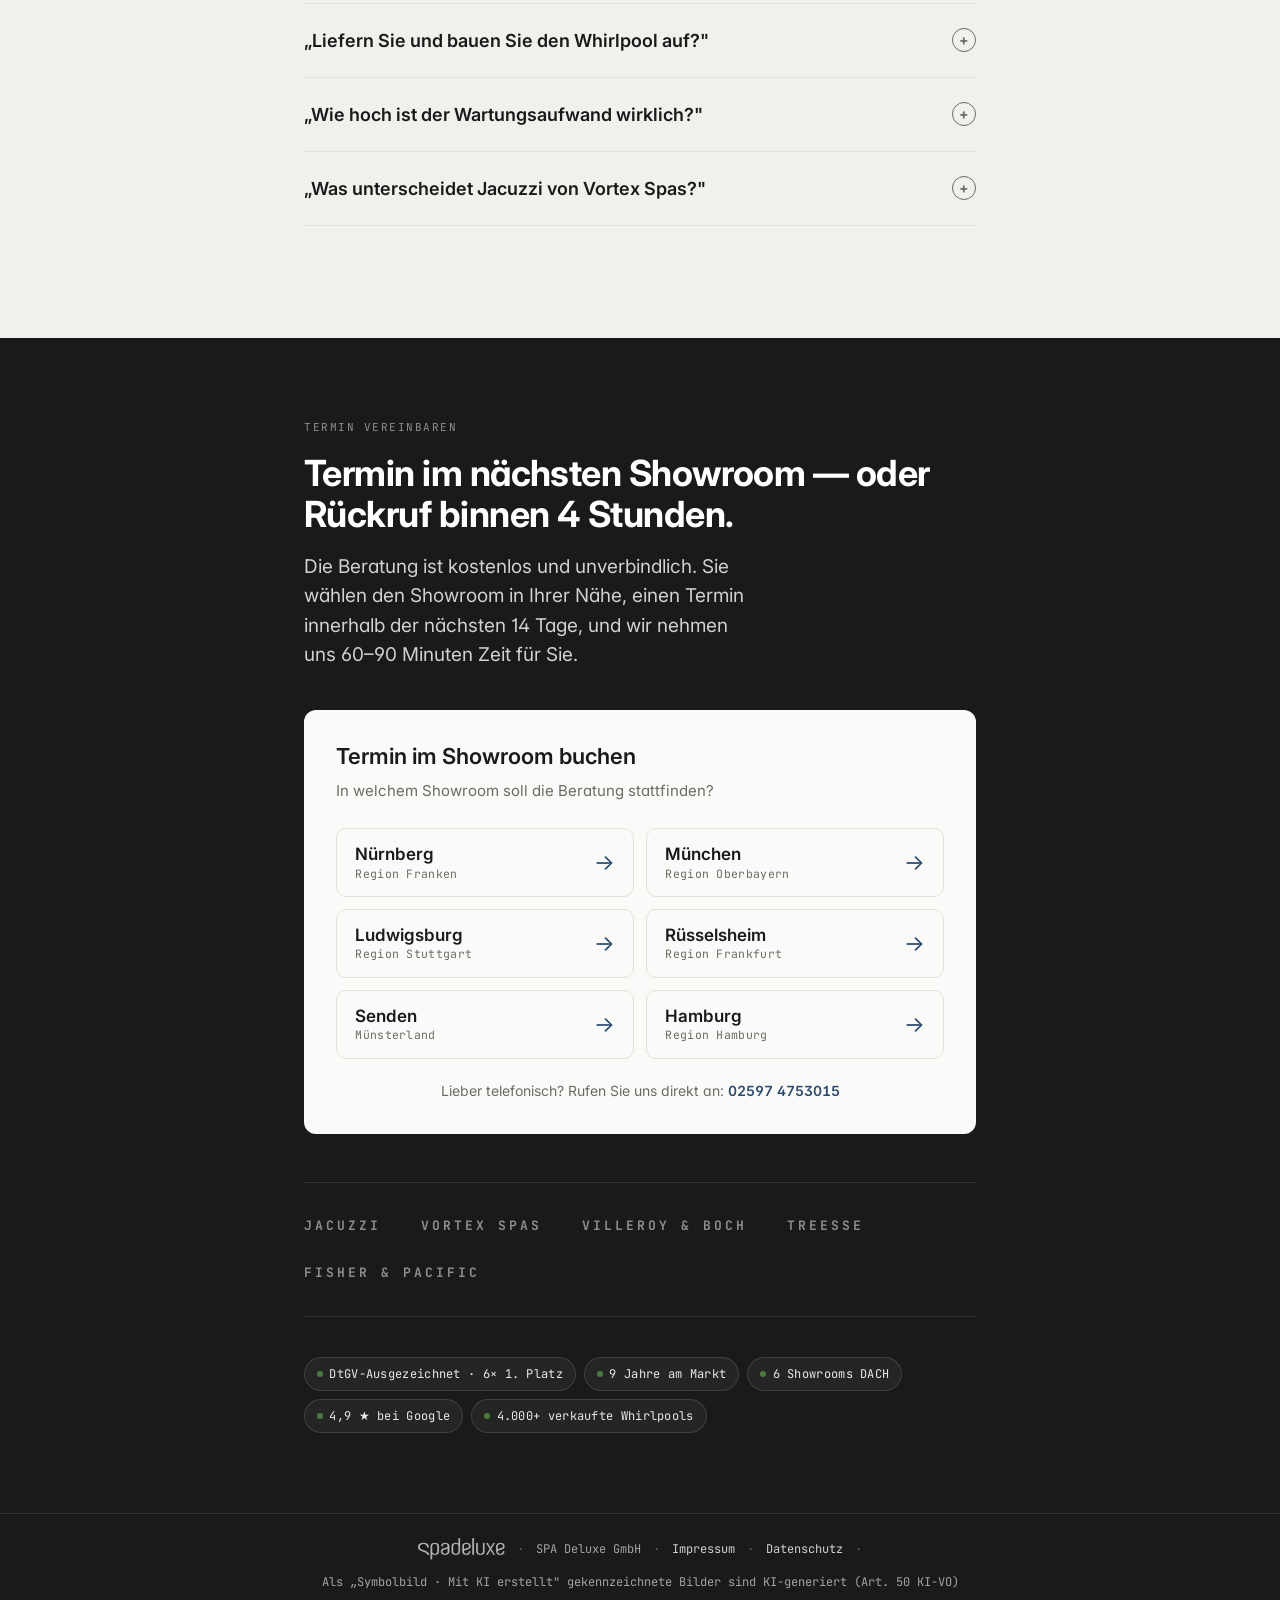
==== commit 25b1377f: "Zoho-CRM-Buchungsseiten: echte Links für alle 6 Showrooms eingetragen - data-booking: Ausstellung <O" ====
--- a/index.html
+++ b/index.html
@@ -756,15 +756,16 @@
     </p>
 
     <div class="form-wrap" id="termin-form">
-      <!-- Showroom-Auswahl → öffnet den Zoho-Bookings-Kalender des Showrooms im Modal (iframe).
-           data-booking = Zoho-Bookings-Buchungsseite des Showrooms. Platzhalter „TODO-…" zeigt
-           im Modal automatisch den Telefon-Fallback statt eines leeren Kalenders. -->
+      <!-- Showroom-Auswahl → öffnet die Zoho-CRM-Buchungsseite des Showrooms im Modal (iframe).
+           data-booking = CRM-Buchungsseite „Ausstellung <Ort> · Bauherren" (crm.zoho.eu/bookings).
+           Zuordnung: Karte Nürnberg → Buchungsseite Fürth, Karte Ludwigsburg → Buchungsseite Esslingen.
+           Ohne gültige URL zeigt das Modal automatisch den Telefon-Fallback. -->
       <div class="form-step" id="step-showroom">
         <h3>Termin im Showroom buchen</h3>
         <p class="form-sub">In welchem Showroom soll die Beratung stattfinden?</p>
 
         <div class="showroom-grid">
-          <button type="button" class="showroom-card" data-showroom="Nürnberg" data-region="Region Nürnberg / Fürth" data-booking="TODO-zoho-bookings-link-nuernberg">
+          <button type="button" class="showroom-card" data-showroom="Nürnberg" data-region="Region Nürnberg / Fürth" data-booking="https://crm.zoho.eu/bookings/AusstellungF%C3%BCrth%C2%B7Bauherren?rid=cb153eac30afad5f61b289c639f5e993602fae555d976e7025a7aa54a3064e25b019f3c97d5b0b9adbf9f07e44691a5fgidd6b015fd803f1272ebc77460aec561bf2355771d29e9b67d462287aebdc24bdd">
             <span class="showroom-info">
               <span class="showroom-name">Nürnberg</span>
               <span class="showroom-region">Region Franken</span>
@@ -772,7 +773,7 @@
             <span class="showroom-arrow" aria-hidden="true">→</span>
           </button>
 
-          <button type="button" class="showroom-card" data-showroom="München" data-region="Region München" data-booking="TODO-zoho-bookings-link-muenchen">
+          <button type="button" class="showroom-card" data-showroom="München" data-region="Region München" data-booking="https://crm.zoho.eu/bookings/AusstellungM%C3%BCnchen%C2%B7Bauherren?rid=380590d5a00c60a0d31e5e3fd51cdb4b1fd4f35138ad8933a0d25368830a945c6f6292aad14319b66b912787a51ad132gid2f956c5cee73db5f2b13775827f7147d02e0b4fc7776725eb656a70860ea8e87">
             <span class="showroom-info">
               <span class="showroom-name">München</span>
               <span class="showroom-region">Region Oberbayern</span>
@@ -780,7 +781,7 @@
             <span class="showroom-arrow" aria-hidden="true">→</span>
           </button>
 
-          <button type="button" class="showroom-card" data-showroom="Ludwigsburg" data-region="Region Stuttgart" data-booking="TODO-zoho-bookings-link-ludwigsburg">
+          <button type="button" class="showroom-card" data-showroom="Ludwigsburg" data-region="Region Stuttgart" data-booking="https://crm.zoho.eu/bookings/AusstellungEsslingen%C2%B7Bauherren?rid=55d170a1c94661dae7cbbf514b6b9bb5465667d6c086f01b7e2871512953e035de72b688c3d8fbf9ea92423ec20e7eb1gid16b252437e738775a311685461d79400dc41171ddbf5c27fd3cfd68217d76f5e">
             <span class="showroom-info">
               <span class="showroom-name">Ludwigsburg</span>
               <span class="showroom-region">Region Stuttgart</span>
@@ -788,7 +789,7 @@
             <span class="showroom-arrow" aria-hidden="true">→</span>
           </button>
 
-          <button type="button" class="showroom-card" data-showroom="Rüsselsheim" data-region="Region Frankfurt" data-booking="TODO-zoho-bookings-link-ruesselsheim">
+          <button type="button" class="showroom-card" data-showroom="Rüsselsheim" data-region="Region Frankfurt" data-booking="https://crm.zoho.eu/bookings/AusstellungR%C3%BCsselsheim%C2%B7Bauherren?rid=7fa124c717214cf64adf0c14b1bd5d1d17248c653af4f946c13e0b3e1db65ecebbacdba4abce8cf3f42034207bdce214gid977beed998c8d6ff70e6b41d342fbb0e9b9c9fe91c6520a965c34fd740e72a3e">
             <span class="showroom-info">
               <span class="showroom-name">Rüsselsheim</span>
               <span class="showroom-region">Region Frankfurt</span>
@@ -796,7 +797,7 @@
             <span class="showroom-arrow" aria-hidden="true">→</span>
           </button>
 
-          <button type="button" class="showroom-card" data-showroom="Senden" data-region="Münsterland" data-booking="TODO-zoho-bookings-link-senden">
+          <button type="button" class="showroom-card" data-showroom="Senden" data-region="Münsterland" data-booking="https://crm.zoho.eu/bookings/AusstellungSenden%C2%B7Bauherren?rid=960bf80ba1d74e3ff835d04cfcaa26c5235c5d384902dfe71cd59cd8891498bfdce92fda563d56c924961684755ac858gid1addd8e743200cdc0ca21e85fd1612d3d0e12d6e0b15a9bcae0b3e8474a71f78">
             <span class="showroom-info">
               <span class="showroom-name">Senden</span>
               <span class="showroom-region">Münsterland</span>
@@ -804,7 +805,7 @@
             <span class="showroom-arrow" aria-hidden="true">→</span>
           </button>
 
-          <button type="button" class="showroom-card" data-showroom="Hamburg" data-region="Region Hamburg" data-booking="TODO-zoho-bookings-link-hamburg">
+          <button type="button" class="showroom-card" data-showroom="Hamburg" data-region="Region Hamburg" data-booking="https://crm.zoho.eu/bookings/AusstellungHamburg%C2%B7Bauherren?rid=cd4da53c32995273804cacdd84cc881af8e952844223c6a8b8d9dc2f9b78a2c45f289b4913ba13a4b2b334833725eaa1gide0b07e50446e96c5a2e2225b595d56cae1dfcb35c0d980acc2e79b355b7bd0f8">
             <span class="showroom-info">
               <span class="showroom-name">Hamburg</span>
               <span class="showroom-region">Region Hamburg</span>
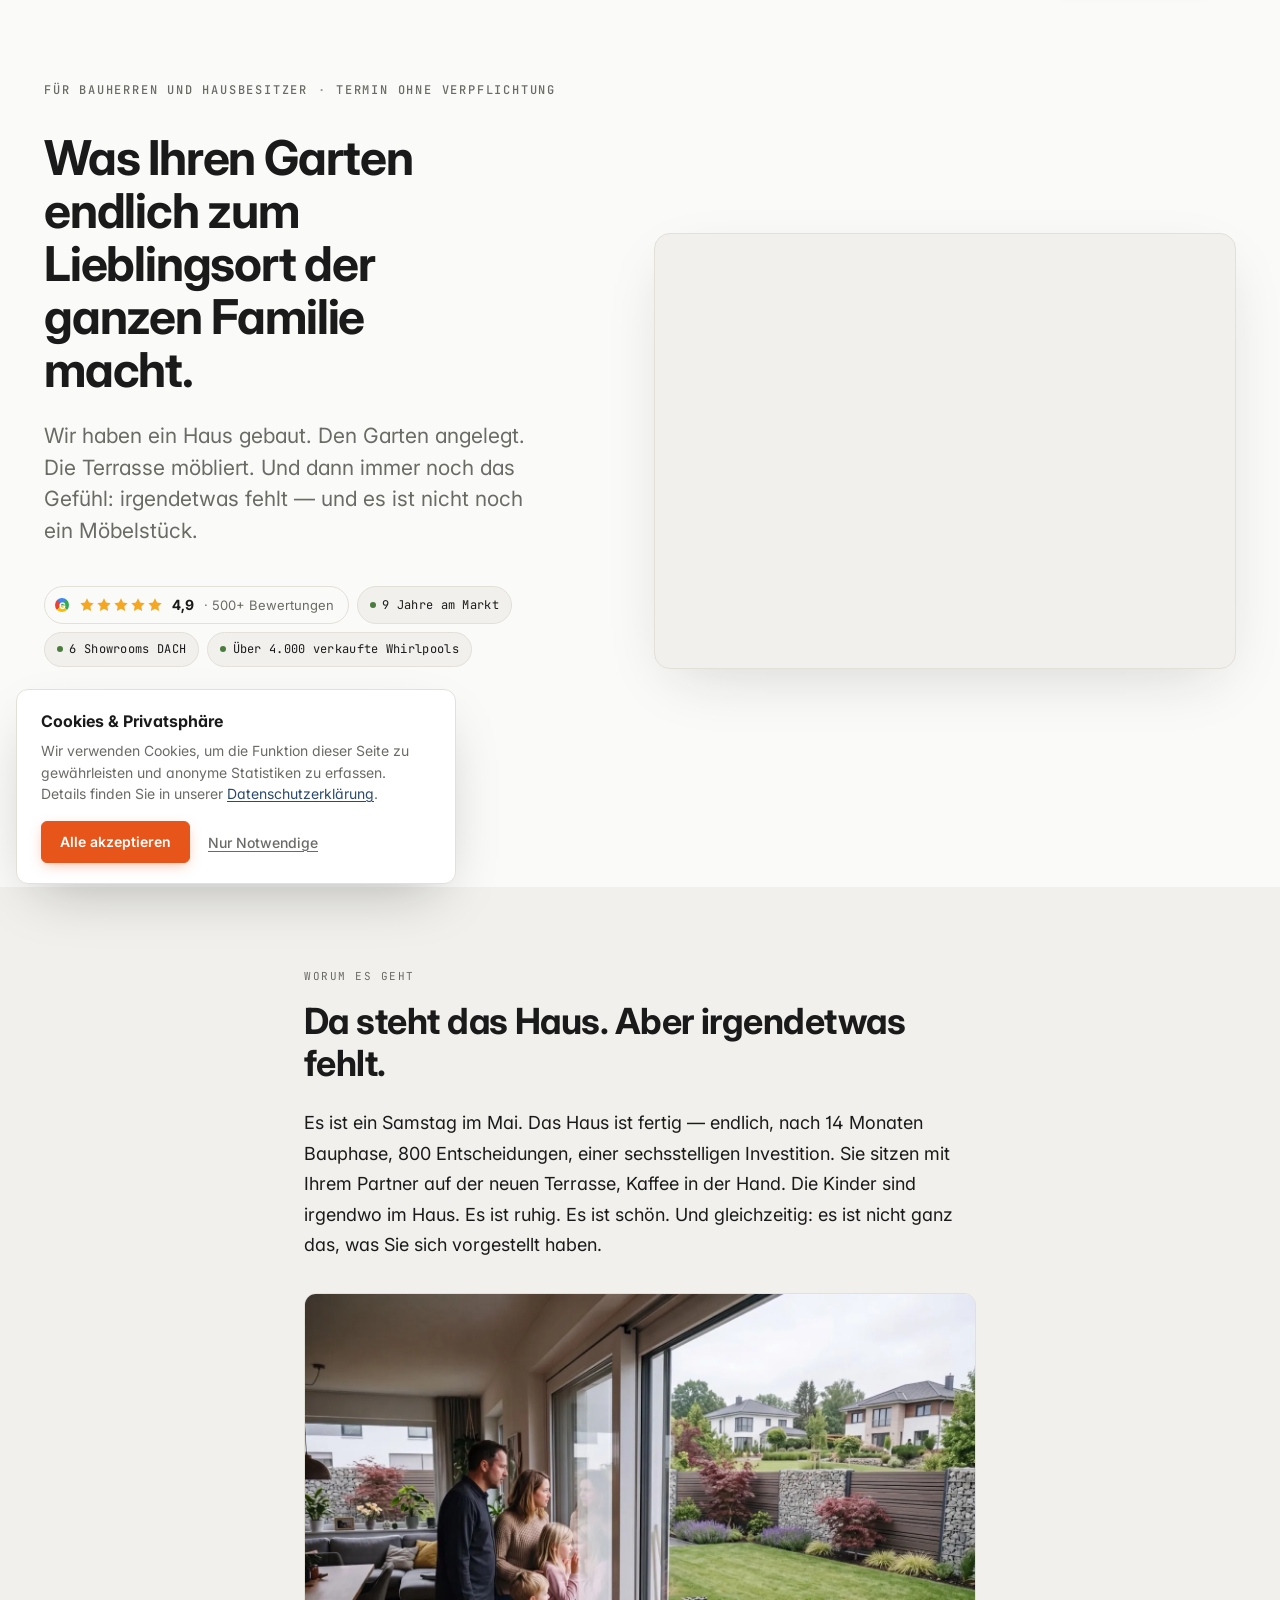
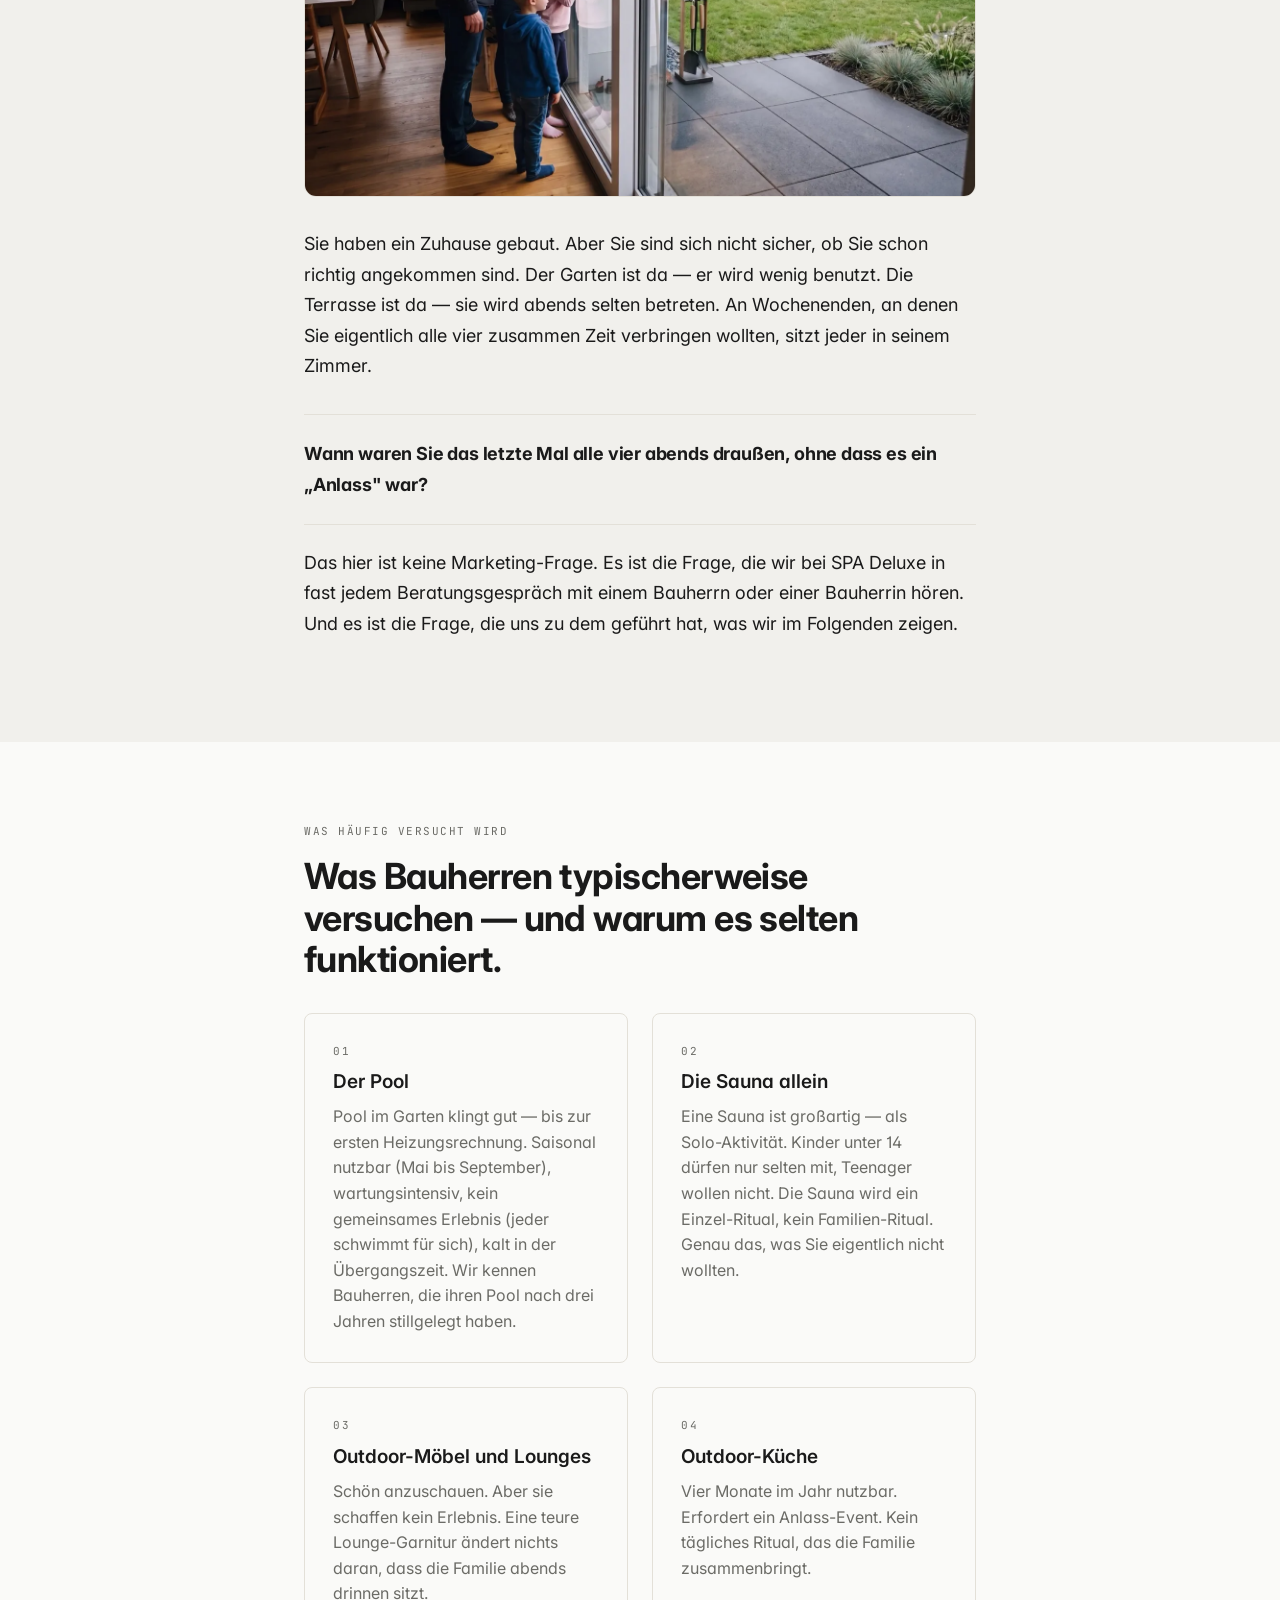
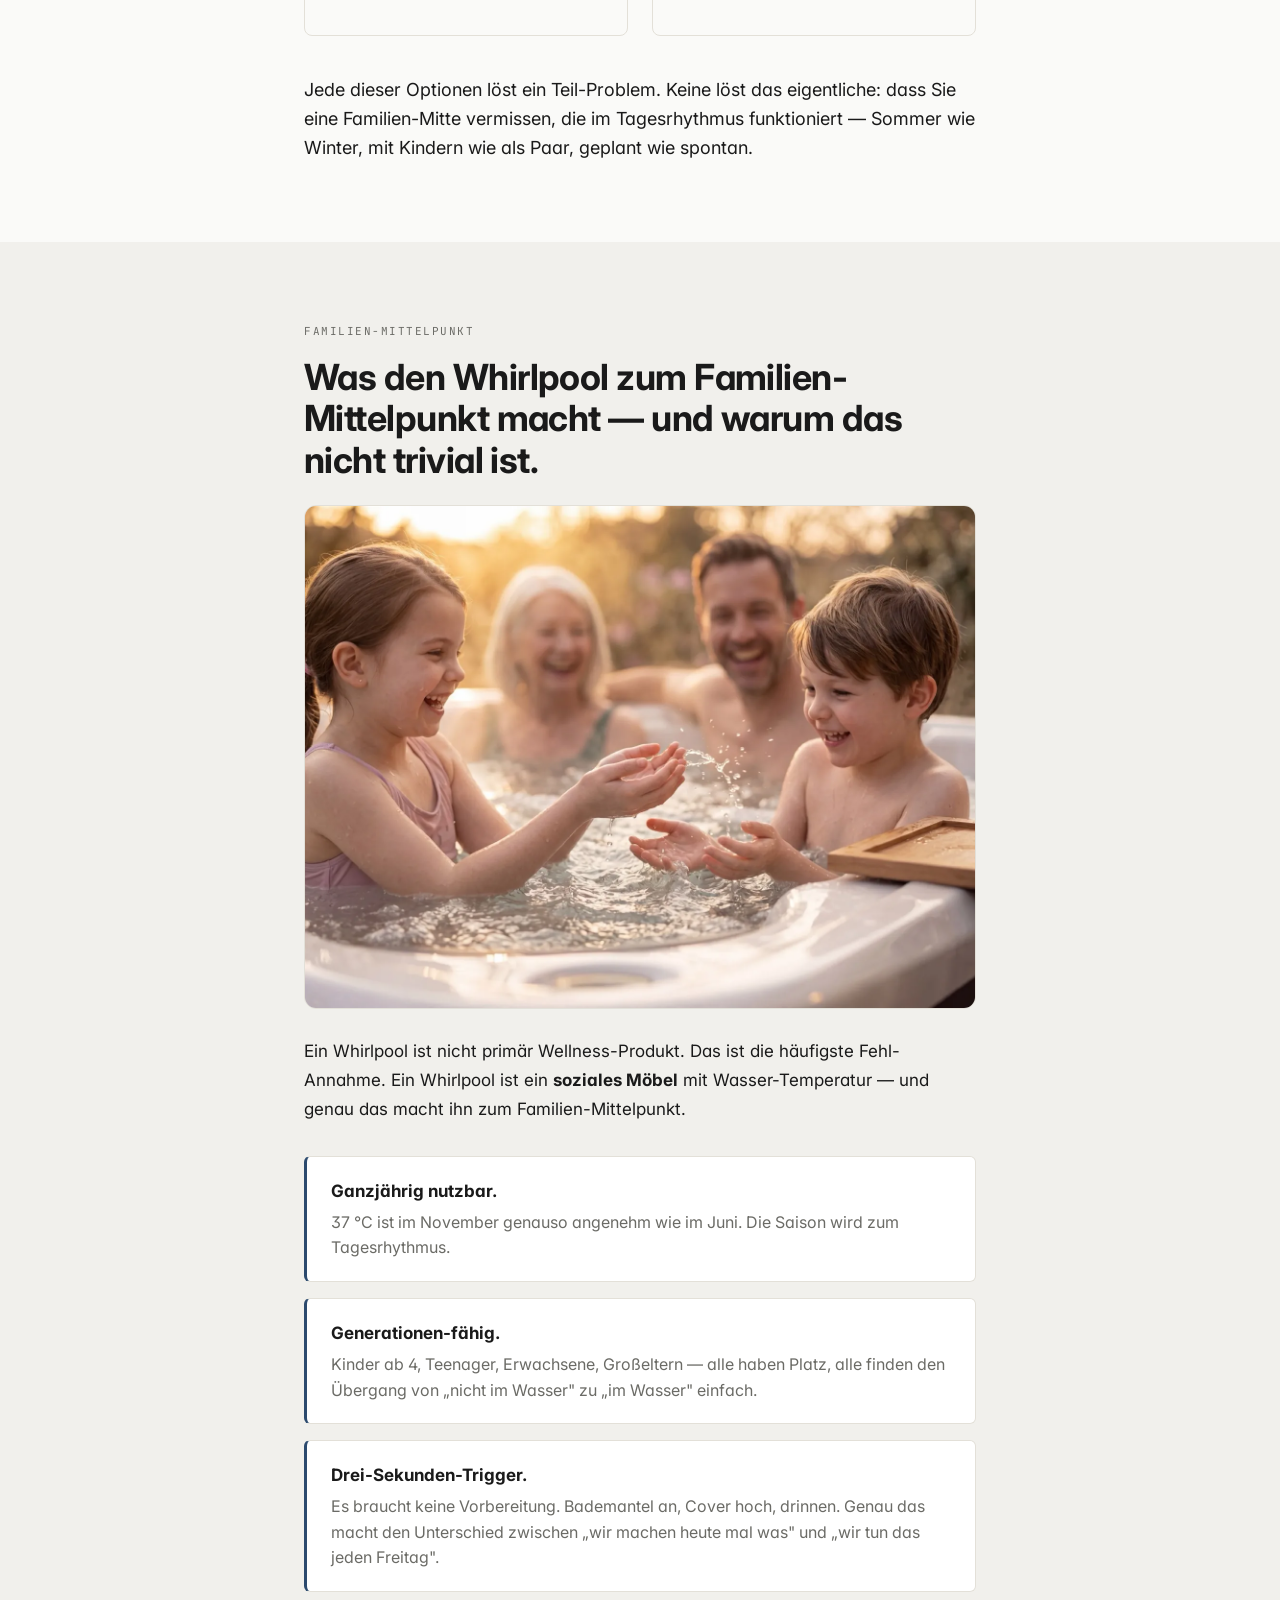
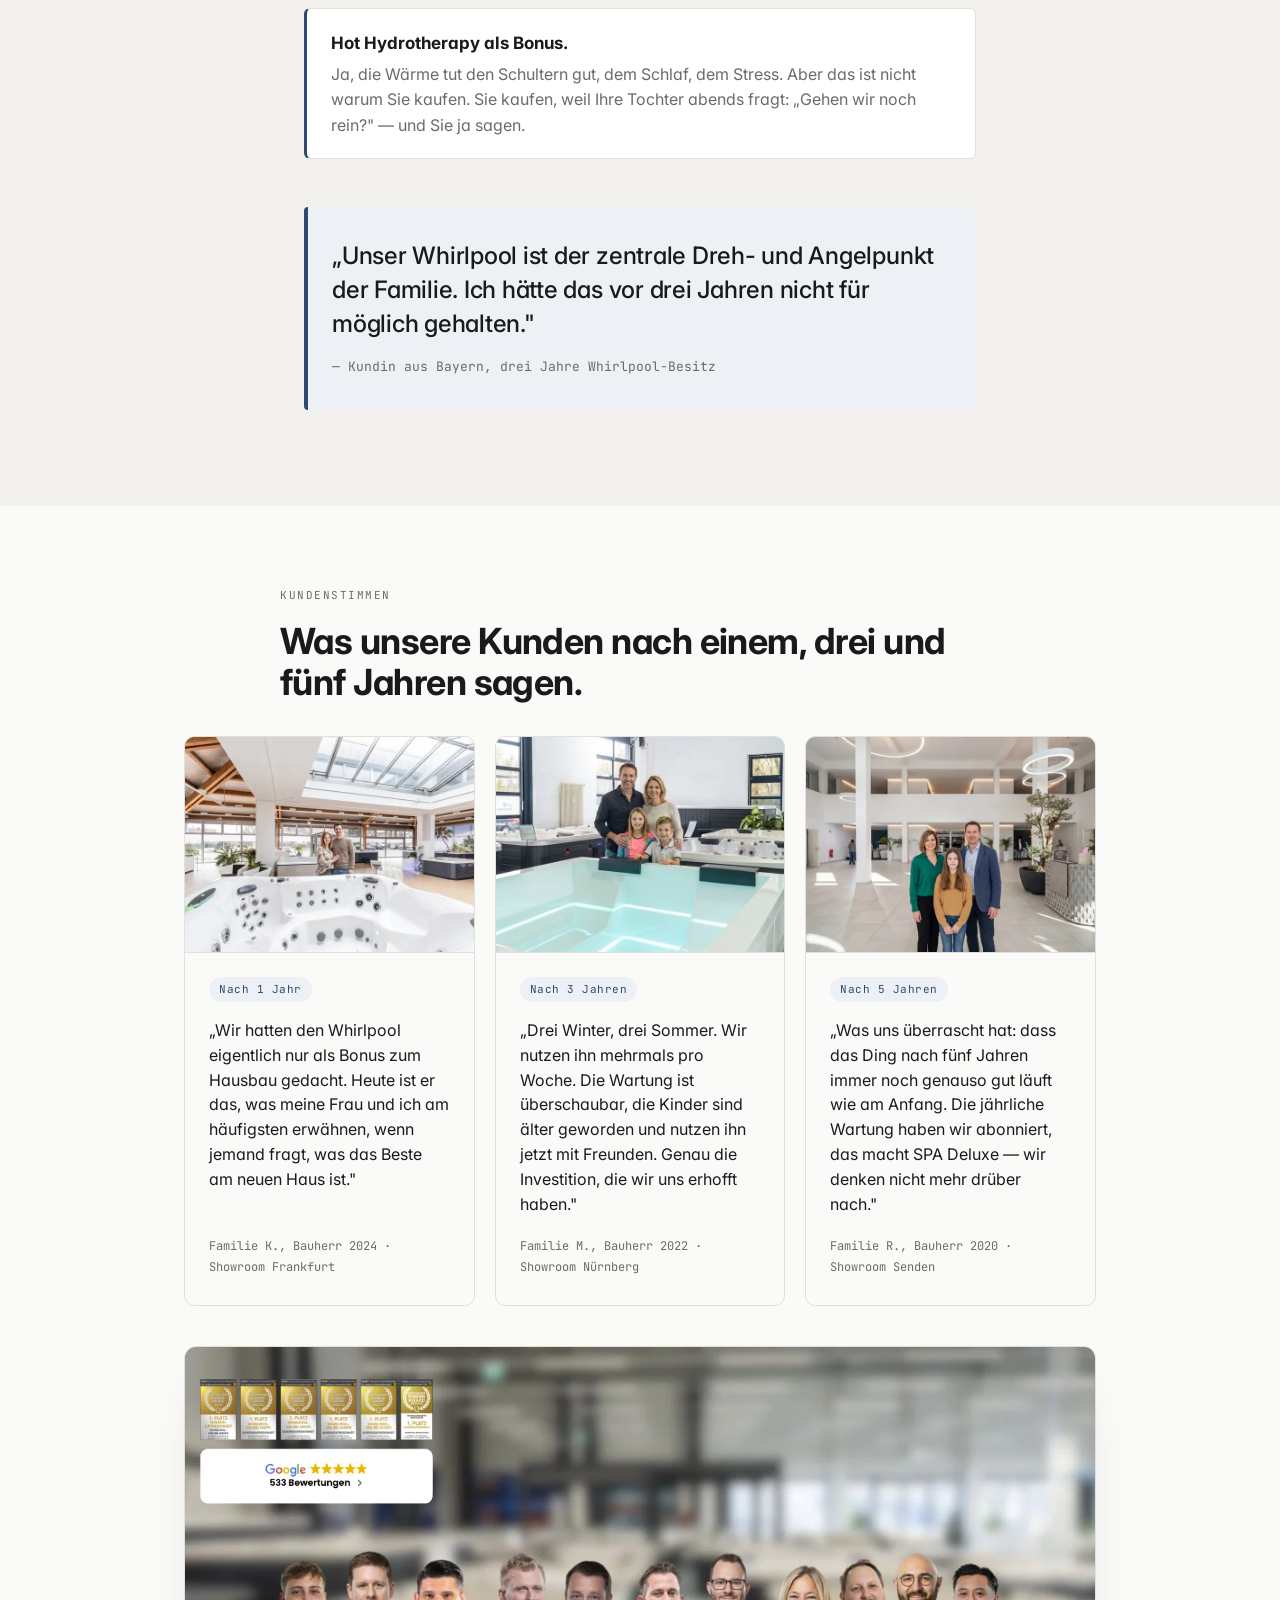
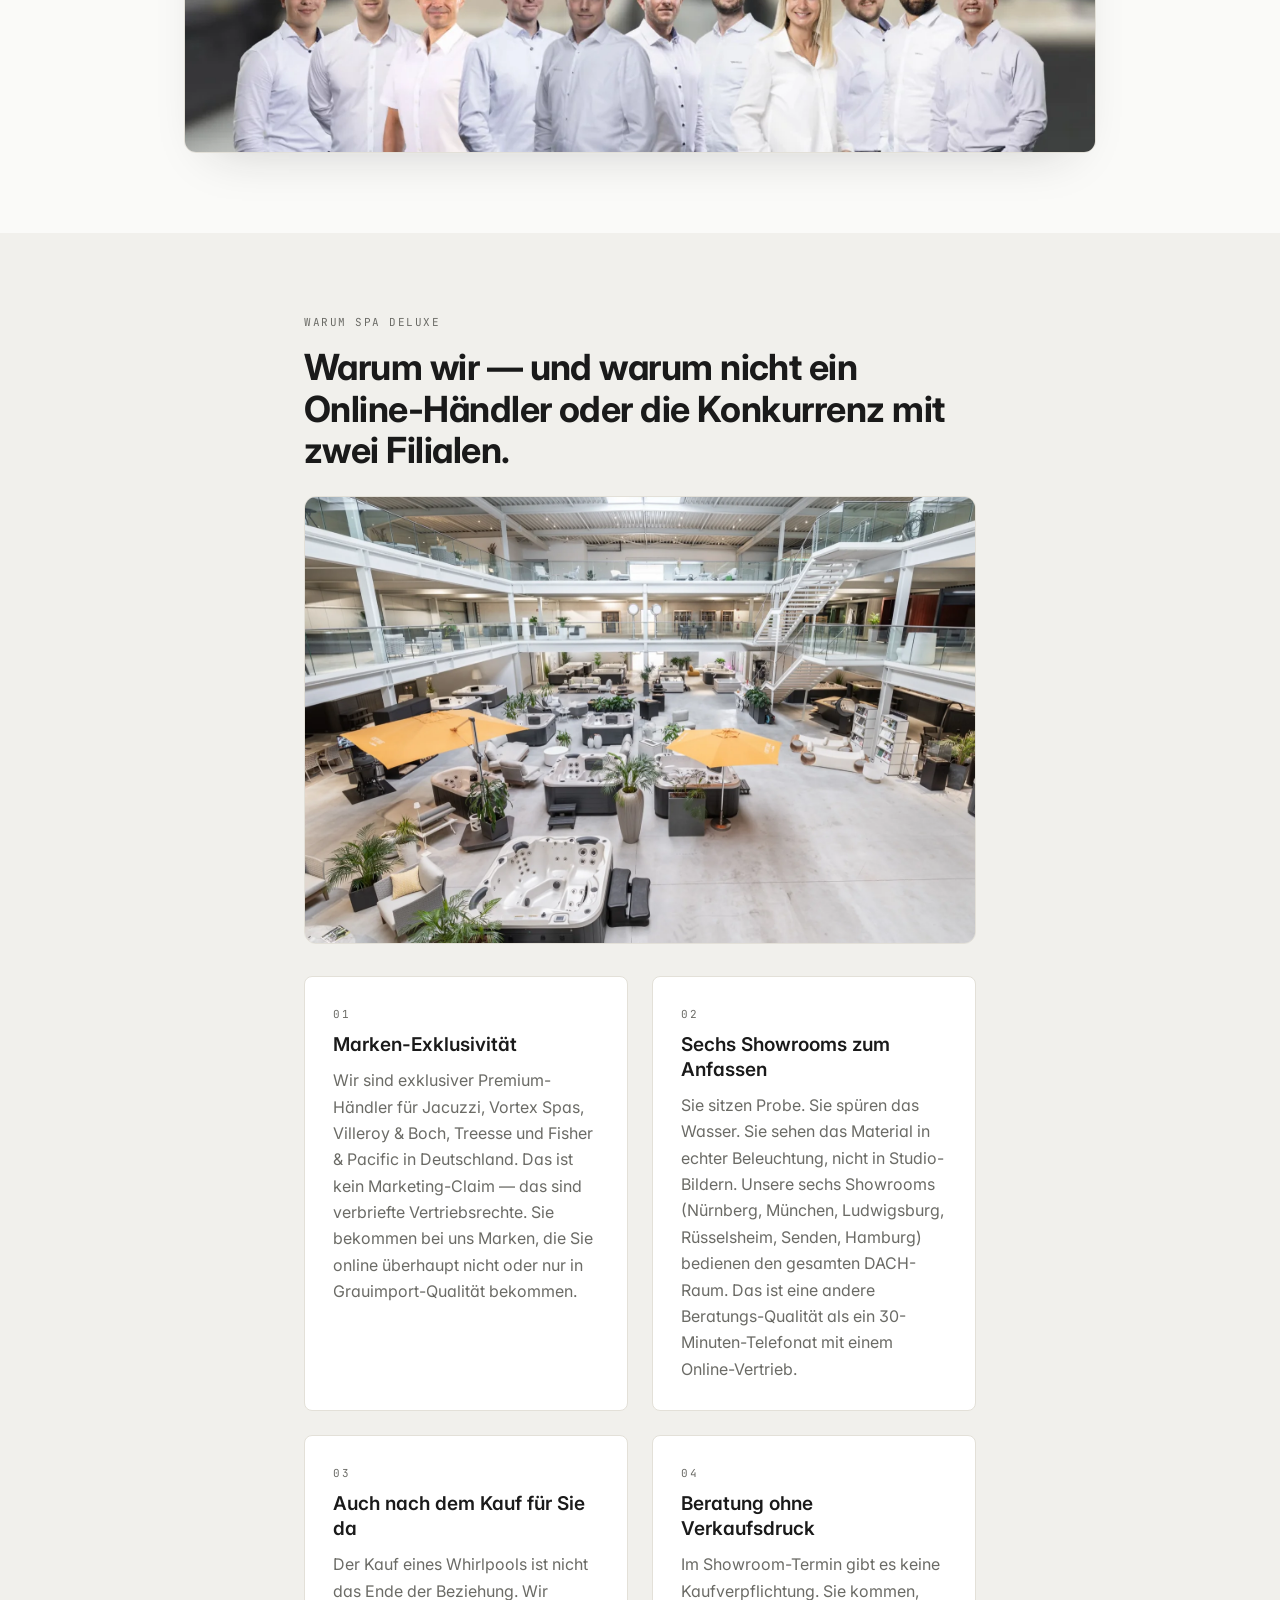
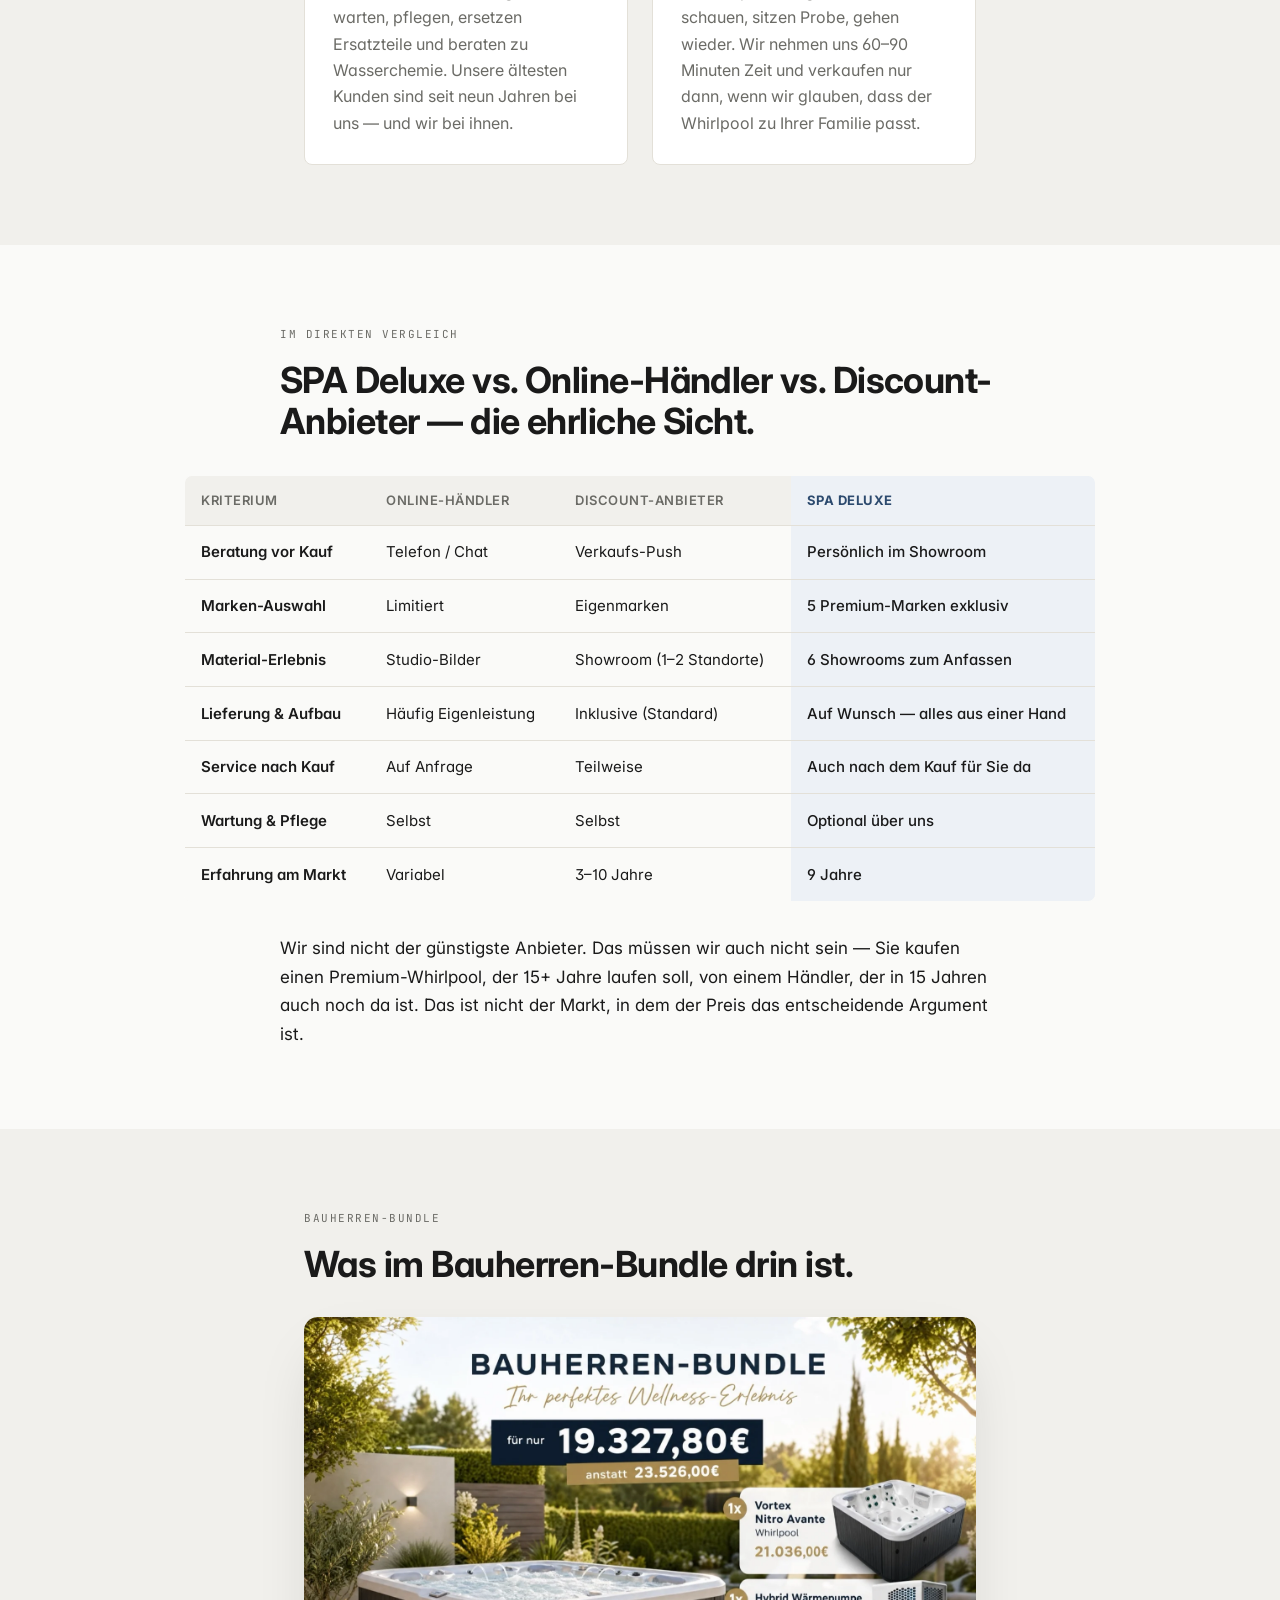
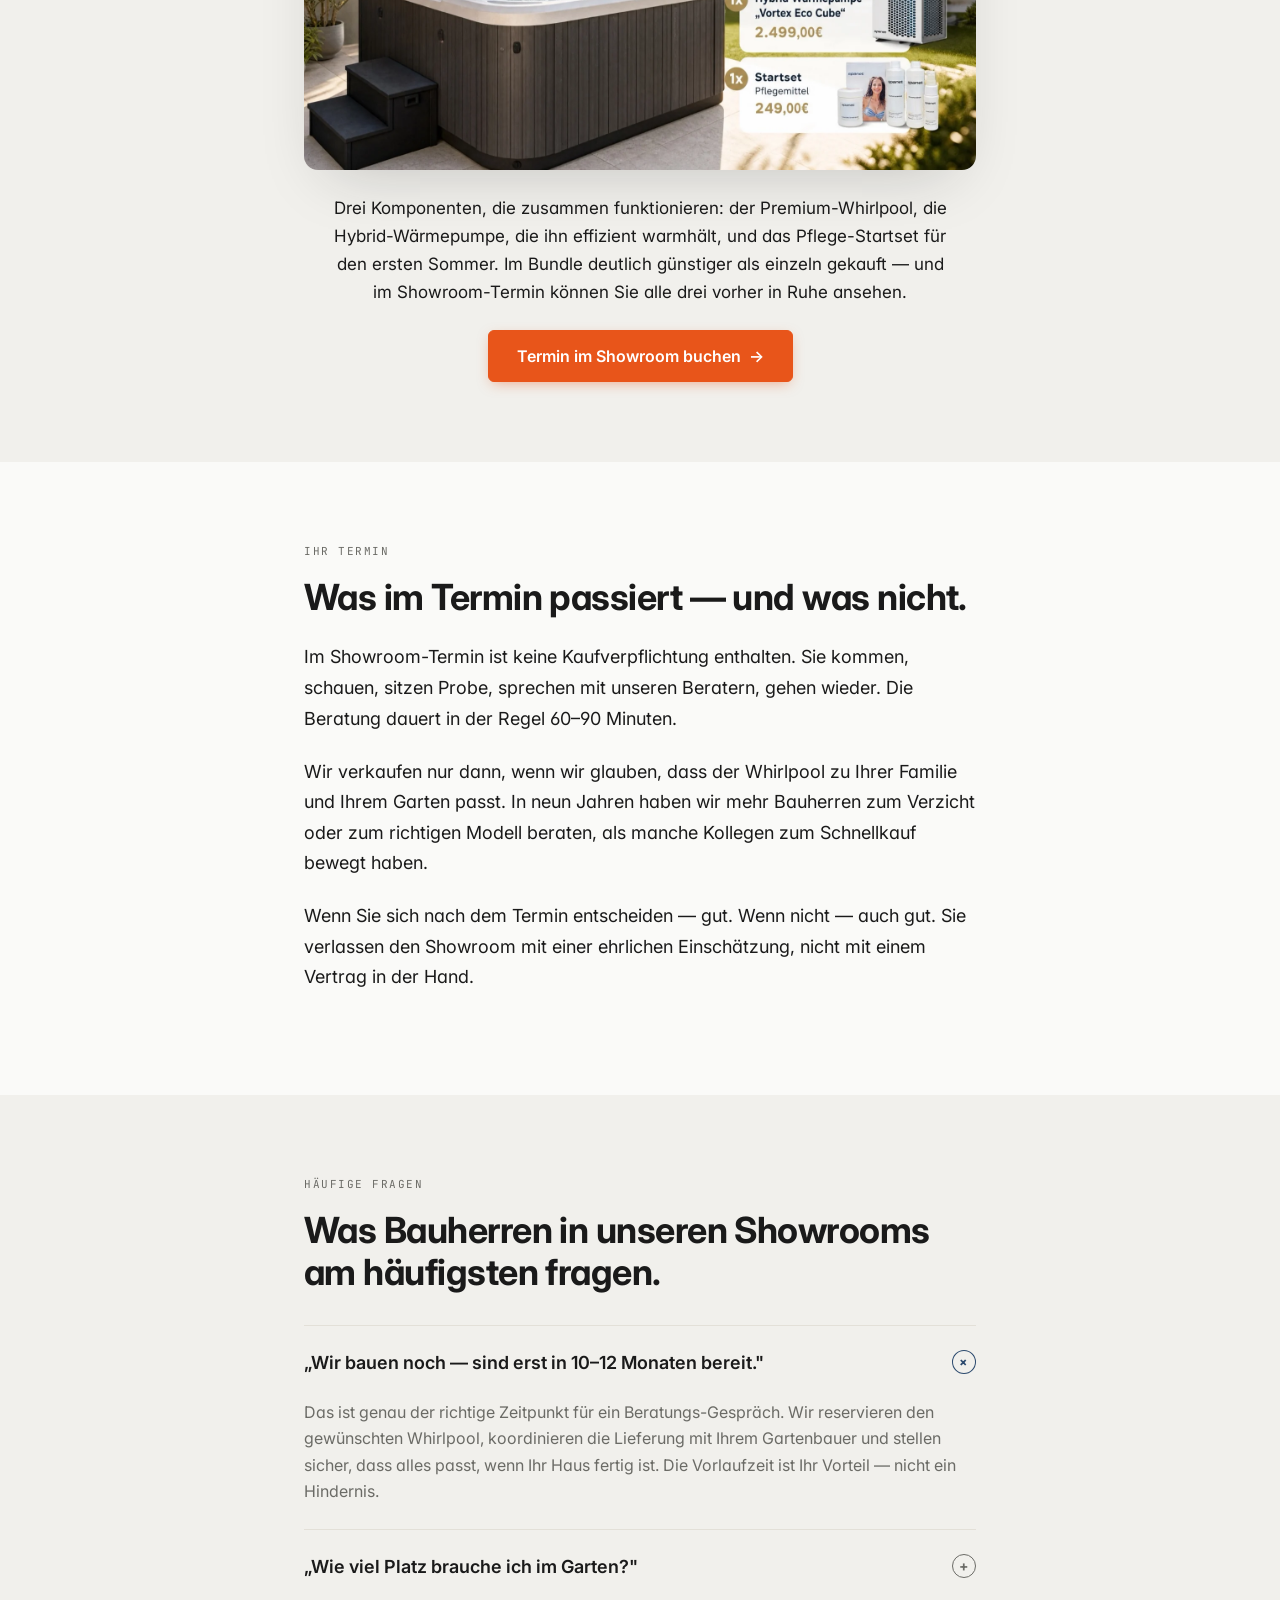
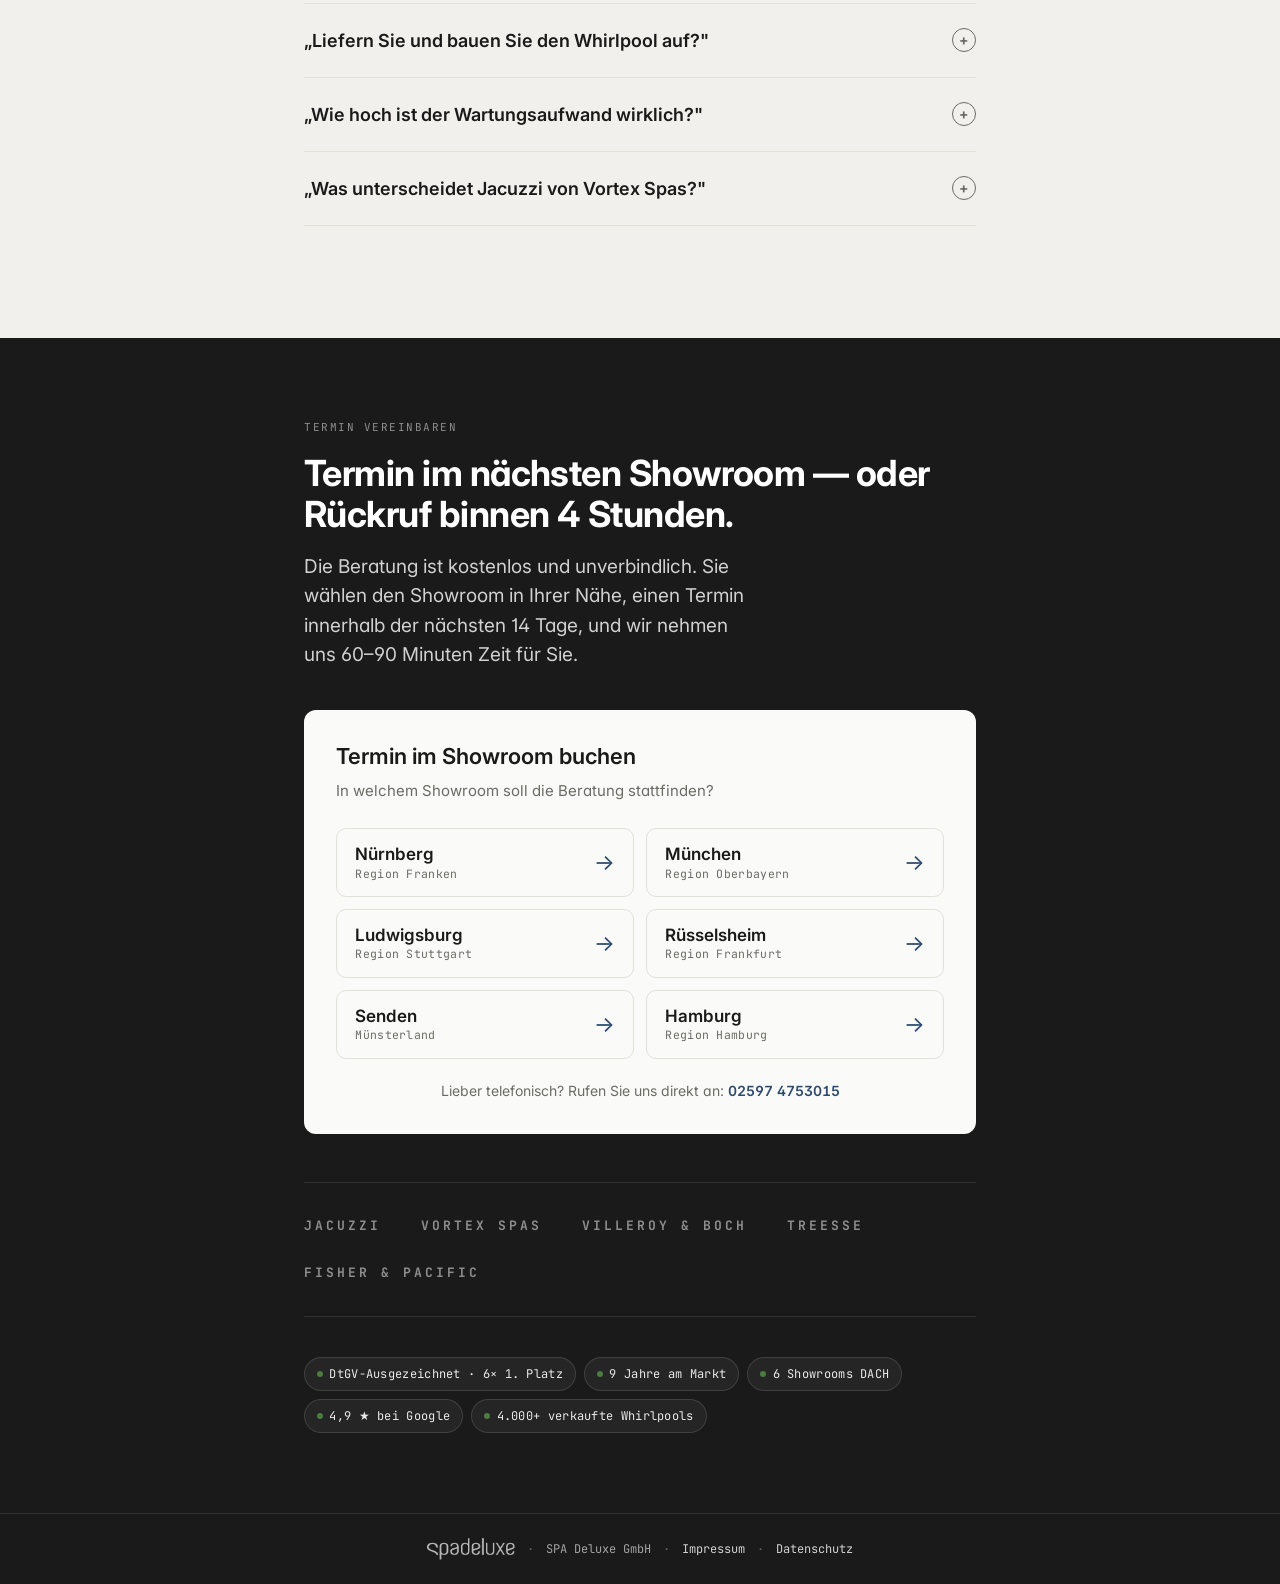
==== commit 7e484c61: "KI-Badges auf Wunsch von Sergej entfernt - alle 7 „Symbolbild · Mit KI erstellt"-Badges aus index.ht" ====
--- a/index.html
+++ b/index.html
@@ -120,9 +120,8 @@
             <source media="(max-width: 767px)" type="image/webp" srcset="assets/hero-mobile.webp" />
             <source media="(max-width: 767px)" type="image/jpeg" srcset="assets/hero-mobile.jpg" />
             <source type="image/webp" srcset="assets/hero.webp" />
-            <img src="assets/hero.jpg" alt="Paar im Whirlpool bei Sonnenuntergang, Kerzen am Rand (Symbolbild, mit KI erstellt)" width="1600" height="1195" loading="eager" decoding="async" fetchpriority="high" />
+            <img src="assets/hero.jpg" alt="Paar im Whirlpool bei Sonnenuntergang, Kerzen am Rand" width="1600" height="1195" loading="eager" decoding="async" fetchpriority="high" />
           </picture>
-          <span class="ai-label" aria-hidden="true">Symbolbild · Mit KI erstellt</span>
         </div>
       </div>
     </div>
@@ -154,9 +153,8 @@
             <source media="(max-width: 767px)" type="image/webp" srcset="assets/pain-family-mobile.webp" />
             <source media="(max-width: 767px)" type="image/jpeg" srcset="assets/pain-family-mobile.jpg" />
             <source type="image/webp" srcset="assets/pain-family.webp" />
-            <img src="assets/pain-family.jpg" alt="Familie schaut durch die Glastür auf den fertigen, aber leeren Garten (Symbolbild, mit KI erstellt)" width="1400" height="1045" loading="lazy" decoding="async" />
+            <img src="assets/pain-family.jpg" alt="Familie schaut durch die Glastür auf den fertigen, aber leeren Garten" width="1400" height="1045" loading="lazy" decoding="async" />
           </picture>
-          <span class="ai-label" aria-hidden="true">Symbolbild · Mit KI erstellt</span>
         </div>
       </div>
 
@@ -259,9 +257,8 @@
           <source media="(max-width: 767px)" type="image/webp" srcset="assets/mechanism-family-mobile.webp" />
           <source media="(max-width: 767px)" type="image/jpeg" srcset="assets/mechanism-family-mobile.jpg" />
           <source type="image/webp" srcset="assets/mechanism-family.webp" />
-          <img src="assets/mechanism-family.jpg" alt="Drei Generationen im Whirlpool: Großmutter, Vater und zwei Kinder spielen lachend mit Wasser bei Sonnenuntergang (Symbolbild, mit KI erstellt)" width="1400" height="1045" loading="lazy" decoding="async" />
+          <img src="assets/mechanism-family.jpg" alt="Drei Generationen im Whirlpool: Großmutter, Vater und zwei Kinder spielen lachend mit Wasser bei Sonnenuntergang" width="1400" height="1045" loading="lazy" decoding="async" />
         </picture>
-        <span class="ai-label" aria-hidden="true">Symbolbild · Mit KI erstellt</span>
       </div>
     </div>
 
@@ -317,9 +314,8 @@
         <div class="proof-photo">
           <picture>
             <source type="image/webp" srcset="assets/proof-1.webp" />
-            <img src="assets/proof-1.jpg" alt="Symbolbild: Paar im Whirlpool-Showroom (mit KI erstellt)" loading="lazy" decoding="async" draggable="false" />
+            <img src="assets/proof-1.jpg" alt="Paar im Whirlpool-Showroom" loading="lazy" decoding="async" draggable="false" />
           </picture>
-          <span class="ai-label" aria-hidden="true">Symbolbild · Mit KI erstellt</span>
         </div>
         <div class="proof-body">
           <span class="age">Nach 1 Jahr</span>
@@ -336,9 +332,8 @@
         <div class="proof-photo">
           <picture>
             <source type="image/webp" srcset="assets/proof-2.webp" />
-            <img src="assets/proof-2.jpg" alt="Symbolbild: Familie mit zwei Kindern im Whirlpool-Showroom (mit KI erstellt)" loading="lazy" decoding="async" draggable="false" />
+            <img src="assets/proof-2.jpg" alt="Familie mit zwei Kindern im Whirlpool-Showroom" loading="lazy" decoding="async" draggable="false" />
           </picture>
-          <span class="ai-label" aria-hidden="true">Symbolbild · Mit KI erstellt</span>
         </div>
         <div class="proof-body">
           <span class="age">Nach 3 Jahren</span>
@@ -356,9 +351,8 @@
         <div class="proof-photo">
           <picture>
             <source type="image/webp" srcset="assets/proof-3.webp" />
-            <img src="assets/proof-3.jpg" alt="Symbolbild: Familie in der Showroom-Halle (mit KI erstellt)" loading="lazy" decoding="async" draggable="false" />
+            <img src="assets/proof-3.jpg" alt="Familie in der Showroom-Halle" loading="lazy" decoding="async" draggable="false" />
           </picture>
-          <span class="ai-label" aria-hidden="true">Symbolbild · Mit KI erstellt</span>
         </div>
         <div class="proof-body">
           <span class="age">Nach 5 Jahren</span>
@@ -588,9 +582,8 @@
         <source media="(max-width: 767px)" type="image/webp" srcset="assets/offer-bundle-mobile.webp" />
         <source media="(max-width: 767px)" type="image/jpeg" srcset="assets/offer-bundle-mobile.jpg" />
         <source type="image/webp" srcset="assets/offer-bundle.webp" />
-        <img src="assets/offer-bundle.jpg" alt="Bauherren-Bundle für 19.327,80 € anstatt 23.526,00 €. Enthält: Vortex Nitro Avante Whirlpool (21.036 €), Hybrid-Wärmepumpe Vortex Eco Cube (2.499 €), Startset Pflegemittel (249 €). Ersparnis: 4.198,20 €. (Grafik: Symbolbild, mit KI erstellt)" width="1600" height="1078" loading="lazy" decoding="async" />
+        <img src="assets/offer-bundle.jpg" alt="Bauherren-Bundle für 19.327,80 € anstatt 23.526,00 €. Enthält: Vortex Nitro Avante Whirlpool (21.036 €), Hybrid-Wärmepumpe Vortex Eco Cube (2.499 €), Startset Pflegemittel (249 €). Ersparnis: 4.198,20 €." width="1600" height="1078" loading="lazy" decoding="async" />
       </picture>
-      <span class="ai-label" aria-hidden="true">Symbolbild · Mit KI erstellt</span>
     </div>
 
     <p class="offer-prose">
@@ -852,8 +845,6 @@
     <a href="https://spadeluxe.de/impressum/" target="_blank" rel="noopener">Impressum</a>
     <span class="footer-divider">·</span>
     <a href="https://spadeluxe.de/datenschutz/" target="_blank" rel="noopener">Datenschutz</a>
-    <span class="footer-divider">·</span>
-    <span class="footer-ai-note">Als „Symbolbild · Mit KI erstellt" gekennzeichnete Bilder sind KI-generiert (Art. 50 KI-VO)</span>
   </div>
 </footer>
 
--- a/styles.css
+++ b/styles.css
@@ -574,28 +574,6 @@
   font-family: 'JetBrains Mono', monospace;
 }
 
-/* ---------- KI-Kennzeichnung · Art. 50 Abs. 4 KI-VO (EU) 2024/1689 ----------
-   Pflicht ab 02.08.2026: Label muss beim ersten Kontakt direkt am Bild
-   sichtbar sein — ein Hinweis nur im Footer/Impressum genügt nicht. */
-.ai-label {
-  position: absolute;
-  right: 10px;
-  bottom: 10px;
-  z-index: 3;
-  font-family: 'JetBrains Mono', monospace;
-  font-size: 11px;
-  line-height: 1;
-  letter-spacing: 0.3px;
-  white-space: nowrap;
-  padding: 6px 10px;
-  border-radius: 999px;
-  background: rgba(26, 26, 26, 0.72);
-  color: rgba(255, 255, 255, 0.95);
-  pointer-events: none;
-  backdrop-filter: blur(3px);
-  -webkit-backdrop-filter: blur(3px);
-}
-
 .hero-media .media-slot {
   border-radius: 16px;
   box-shadow: 0 20px 60px -20px rgba(26, 26, 26, 0.18);
